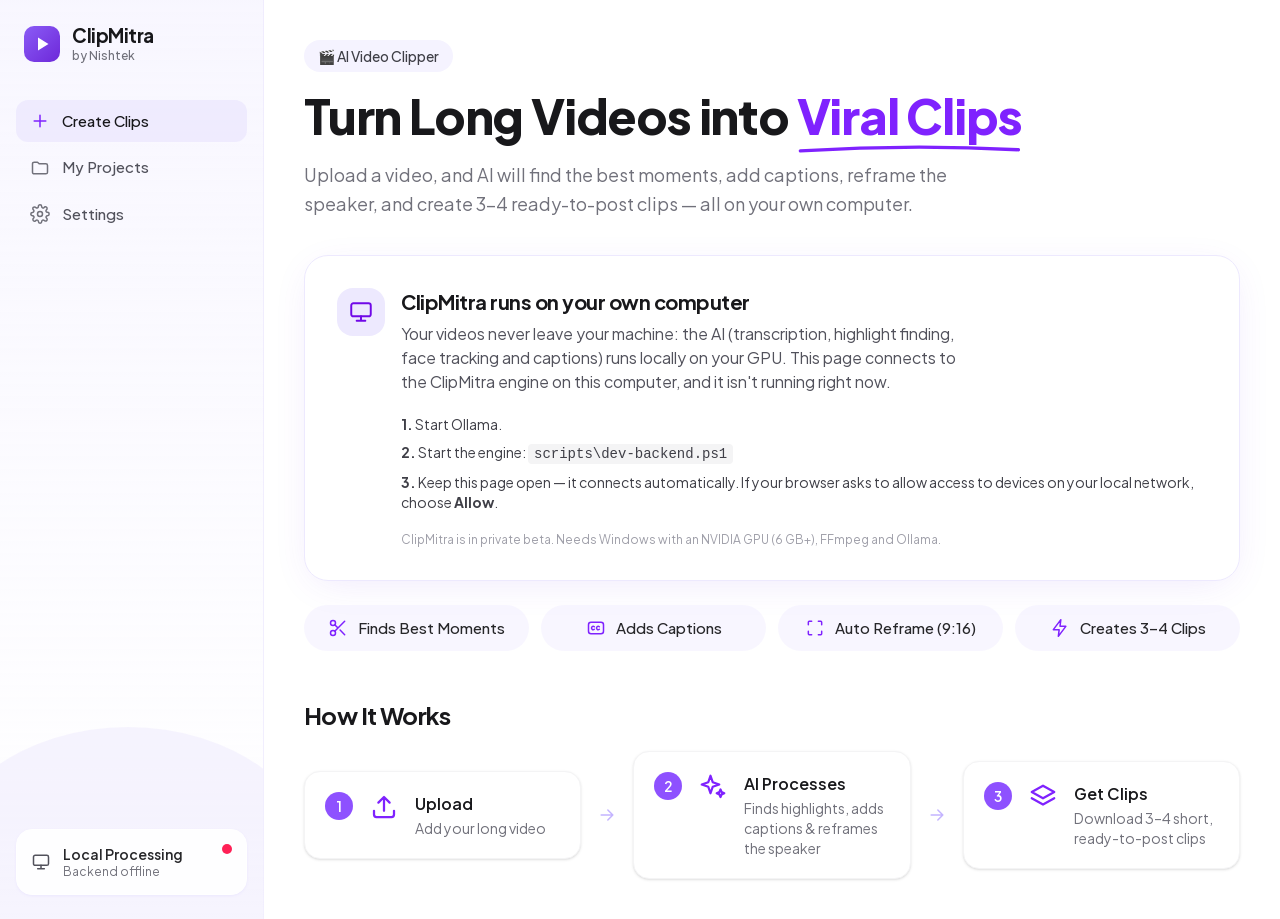
==== clipmitra/index.html @ 063fa43e "Add ClipMitra (AI long-video to vertical clips) at /clipmitra Static UI for ClipMitra AI. All proces" ====
<!DOCTYPE html><html lang="en" class="t0mrfW_variable h-full antialiased"><head><meta charSet="utf-8"/><meta name="viewport" content="width=device-width, initial-scale=1"/><link rel="preload" href="/clipmitra/_next/static/media/d8aeca813a9ab546-s.p.18rizl4rsrl42.woff2" as="font" crossorigin="" type="font/woff2"/><link rel="stylesheet" href="/clipmitra/_next/static/chunks/14_23_60vvzn8.css" data-precedence="next"/><link rel="preload" as="script" fetchPriority="low" href="/clipmitra/_next/static/chunks/310vm2bl3xxpt.js"/><script src="/clipmitra/_next/static/chunks/1d-3ziz_810o8.js" async=""></script><script src="/clipmitra/_next/static/chunks/39_j1bdzreq0m.js" async=""></script><script src="/clipmitra/_next/static/chunks/40cx9l2g6you_.js" async=""></script><script src="/clipmitra/_next/static/chunks/turbopack-1xj9rfva7eg9h.js" async=""></script><script src="/clipmitra/_next/static/chunks/30-_8j_41tj49.js" async=""></script><script src="/clipmitra/_next/static/chunks/13-z-56xhv2bh.js" async=""></script><title>ClipMitra AI</title><meta name="description" content="Turn long videos into short, captioned, vertical clips — locally."/><link rel="icon" href="/clipmitra/favicon.ico?favicon.117ezoe8m31dk.ico" sizes="48x48" type="image/x-icon"/><meta name="next-size-adjust" content=""/><script src="/clipmitra/_next/static/chunks/0cz1d0mv5g_q7.js" noModule=""></script></head><body class="flex min-h-full bg-white text-zinc-900"><div hidden=""><!--$--><!--/$--></div><!--$--><aside class="relative hidden w-[264px] shrink-0 flex-col overflow-hidden border-r border-violet-100/70 bg-gradient-to-b from-violet-50/70 to-white px-4 py-6 md:flex"><a class="mb-9 flex items-center gap-3 px-2" href="/clipmitra/"><svg width="36" height="36" viewBox="0 0 36 36"><defs><linearGradient id="lg" x1="0" y1="0" x2="1" y2="1"><stop offset="0" stop-color="#8b5cf6"></stop><stop offset="1" stop-color="#6d28d9"></stop></linearGradient></defs><rect width="36" height="36" rx="10" fill="url(#lg)"></rect><path d="M14 11.5v13l10.5-6.5z" fill="#fff"></path></svg><div class="leading-tight"><div class="text-[19px] font-bold tracking-tight text-zinc-900">ClipMitra</div><div class="text-xs font-medium text-zinc-500">by Nishtek</div></div></a><nav class="flex flex-col gap-1"><a class="flex items-center gap-3 rounded-xl px-3.5 py-2.5 text-[15px] font-medium transition bg-violet-100/80 text-zinc-900" href="/clipmitra/"><svg width="20" height="20" viewBox="0 0 24 24" fill="none" stroke="currentColor" stroke-width="1.8" stroke-linecap="round" stroke-linejoin="round" class="text-violet-600"><path d="M12 5v14M5 12h14"></path></svg>Create Clips</a><a class="flex items-center gap-3 rounded-xl px-3.5 py-2.5 text-[15px] font-medium transition text-zinc-600 hover:bg-violet-50 hover:text-zinc-900" href="/clipmitra/projects/"><svg width="20" height="20" viewBox="0 0 24 24" fill="none" stroke="currentColor" stroke-width="1.8" stroke-linecap="round" stroke-linejoin="round" class="text-zinc-500"><path d="M3 7a2 2 0 0 1 2-2h4l2 2h8a2 2 0 0 1 2 2v8a2 2 0 0 1-2 2H5a2 2 0 0 1-2-2z"></path></svg>My Projects</a><a class="flex items-center gap-3 rounded-xl px-3.5 py-2.5 text-[15px] font-medium transition text-zinc-600 hover:bg-violet-50 hover:text-zinc-900" href="/clipmitra/settings/"><svg width="20" height="20" viewBox="0 0 24 24" fill="none" stroke="currentColor" stroke-width="1.8" stroke-linecap="round" stroke-linejoin="round" class="text-zinc-500"><circle cx="12" cy="12" r="3"></circle><path d="M19.4 15a1.7 1.7 0 0 0 .3 1.8l.1.1a2 2 0 1 1-2.8 2.8l-.1-.1a1.7 1.7 0 0 0-1.8-.3 1.7 1.7 0 0 0-1 1.5V21a2 2 0 1 1-4 0v-.1a1.7 1.7 0 0 0-1.1-1.5 1.7 1.7 0 0 0-1.8.3l-.1.1a2 2 0 1 1-2.8-2.8l.1-.1a1.7 1.7 0 0 0 .3-1.8 1.7 1.7 0 0 0-1.5-1H3a2 2 0 1 1 0-4h.1a1.7 1.7 0 0 0 1.5-1.1 1.7 1.7 0 0 0-.3-1.8l-.1-.1a2 2 0 1 1 2.8-2.8l.1.1a1.7 1.7 0 0 0 1.8.3H9a1.7 1.7 0 0 0 1-1.5V3a2 2 0 1 1 4 0v.1a1.7 1.7 0 0 0 1 1.5 1.7 1.7 0 0 0 1.8-.3l.1-.1a2 2 0 1 1 2.8 2.8l-.1.1a1.7 1.7 0 0 0-.3 1.8V9a1.7 1.7 0 0 0 1.5 1H21a2 2 0 1 1 0 4h-.1a1.7 1.7 0 0 0-1.5 1z"></path></svg>Settings</a></nav><div class="pointer-events-none absolute -bottom-24 -left-16 h-72 w-96 rounded-[50%] bg-violet-100/50"></div><a class="relative mt-auto flex items-center gap-3 rounded-2xl border border-white bg-white/90 p-3.5 shadow-sm shadow-violet-100" href="/clipmitra/settings/"><svg width="20" height="20" viewBox="0 0 24 24" fill="none" stroke="currentColor" stroke-width="1.8" stroke-linecap="round" stroke-linejoin="round" class="text-zinc-600"><rect x="3" y="4" width="18" height="12" rx="2"></rect><path d="M8 20h8M12 16v4"></path></svg><div class="min-w-0 flex-1"><div class="text-sm font-semibold text-zinc-800">Local Processing</div><div class="truncate text-xs text-zinc-500">Checking…</div></div><span class="h-2.5 w-2.5 self-start rounded-full bg-zinc-300"></span></a></aside><!--/$--><main class="min-w-0 flex-1"><div class="mx-auto w-full max-w-5xl px-6 py-10 lg:px-10"><span class="inline-flex items-center gap-2 rounded-full bg-violet-50 px-3.5 py-1.5 text-sm font-medium text-zinc-700">🎬 AI Video Clipper</span><h1 class="mt-5 text-4xl font-extrabold tracking-tight text-zinc-900 sm:text-5xl">Turn Long Videos into<!-- --> <span class="relative whitespace-nowrap text-violet-600">Viral Clips<svg class="absolute -bottom-2 left-0 w-full" viewBox="0 0 200 10" preserveAspectRatio="none" aria-hidden="true"><path d="M3 7 Q100 1 197 6" stroke="currentColor" stroke-width="3" fill="none" stroke-linecap="round"></path></svg></span></h1><p class="mt-5 max-w-2xl text-lg leading-relaxed text-zinc-500">Upload a video, and AI will find the best moments, add captions, reframe the speaker, and create 3–4 ready-to-post clips — all on your own computer.</p><div class="mt-9"><div class="flex min-h-[300px] items-center justify-center gap-3 rounded-3xl border border-violet-100 bg-white/80 text-zinc-500"><svg width="20" height="20" viewBox="0 0 24 24" fill="none" class="animate-spin"><circle cx="12" cy="12" r="9" stroke="currentColor" stroke-opacity=".2" stroke-width="2.5"></circle><path d="M21 12a9 9 0 0 0-9-9" stroke="currentColor" stroke-width="2.5" stroke-linecap="round"></path></svg> Looking for ClipMitra on this computer…</div></div><ul class="mt-6 grid grid-cols-2 gap-3 lg:grid-cols-4"><li class="flex items-center justify-center gap-2.5 rounded-full bg-violet-50/70 px-4 py-3 text-[15px] font-medium text-zinc-800"><svg width="20" height="20" viewBox="0 0 24 24" fill="none" stroke="currentColor" stroke-width="1.8" stroke-linecap="round" stroke-linejoin="round" class="text-violet-600"><circle cx="6" cy="6" r="3"></circle><circle cx="6" cy="18" r="3"></circle><path d="M20 4 8.1 15.9M14.5 14.5 20 20M8.1 8.1 12 12"></path></svg> <!-- -->Finds Best Moments</li><li class="flex items-center justify-center gap-2.5 rounded-full bg-violet-50/70 px-4 py-3 text-[15px] font-medium text-zinc-800"><svg width="20" height="20" viewBox="0 0 24 24" fill="none" stroke="currentColor" stroke-width="1.8" stroke-linecap="round" stroke-linejoin="round" class="text-violet-600"><rect x="3" y="5" width="18" height="14" rx="3"></rect><path d="M10 10.5a2 2 0 1 0 0 3M16 10.5a2 2 0 1 0 0 3"></path></svg> <!-- -->Adds Captions</li><li class="flex items-center justify-center gap-2.5 rounded-full bg-violet-50/70 px-4 py-3 text-[15px] font-medium text-zinc-800"><svg width="20" height="20" viewBox="0 0 24 24" fill="none" stroke="currentColor" stroke-width="1.8" stroke-linecap="round" stroke-linejoin="round" class="text-violet-600"><path d="M4 8V5a1 1 0 0 1 1-1h3M16 4h3a1 1 0 0 1 1 1v3M20 16v3a1 1 0 0 1-1 1h-3M8 20H5a1 1 0 0 1-1-1v-3"></path></svg> <!-- -->Auto Reframe (9:16)</li><li class="flex items-center justify-center gap-2.5 rounded-full bg-violet-50/70 px-4 py-3 text-[15px] font-medium text-zinc-800"><svg width="20" height="20" viewBox="0 0 24 24" fill="none" stroke="currentColor" stroke-width="1.8" stroke-linecap="round" stroke-linejoin="round" class="text-violet-600"><path d="M13 2 4 14h7l-1 8 9-12h-7z"></path></svg> <!-- -->Creates 3–4 Clips</li></ul><h2 class="mt-12 text-2xl font-bold tracking-tight text-zinc-900">How It Works</h2><ol class="mt-5 grid gap-4 md:grid-cols-[1fr_auto_1fr_auto_1fr] md:items-center"><li class="contents"><div class="flex items-start gap-4 rounded-2xl border border-zinc-100 bg-white p-5 shadow-sm"><span class="grid h-7 w-7 shrink-0 place-items-center rounded-full bg-violet-500 text-sm font-semibold text-white">1</span><svg width="30" height="30" viewBox="0 0 24 24" fill="none" stroke="currentColor" stroke-width="1.8" stroke-linecap="round" stroke-linejoin="round" class="shrink-0 text-violet-600"><path d="M12 15V4M7.5 8.5 12 4l4.5 4.5M4 15v3a2 2 0 0 0 2 2h12a2 2 0 0 0 2-2v-3"></path></svg><div><div class="font-semibold text-zinc-900">Upload</div><div class="mt-0.5 text-sm text-zinc-500">Add your long video</div></div></div><svg width="20" height="20" viewBox="0 0 24 24" fill="none" stroke="currentColor" stroke-width="1.8" stroke-linecap="round" stroke-linejoin="round" class="hidden text-violet-300 md:block"><path d="M5 12h14M13 6l6 6-6 6"></path></svg></li><li class="contents"><div class="flex items-start gap-4 rounded-2xl border border-zinc-100 bg-white p-5 shadow-sm"><span class="grid h-7 w-7 shrink-0 place-items-center rounded-full bg-violet-500 text-sm font-semibold text-white">2</span><svg width="30" height="30" viewBox="0 0 24 24" fill="none" stroke="currentColor" stroke-width="1.8" stroke-linecap="round" stroke-linejoin="round" class="shrink-0 text-violet-600"><path d="M10 3 11.8 8.2 17 10l-5.2 1.8L10 17l-1.8-5.2L3 10l5.2-1.8zM18 14l.9 2.1L21 17l-2.1.9L18 20l-.9-2.1L15 17l2.1-.9z"></path></svg><div><div class="font-semibold text-zinc-900">AI Processes</div><div class="mt-0.5 text-sm text-zinc-500">Finds highlights, adds captions &amp; reframes the speaker</div></div></div><svg width="20" height="20" viewBox="0 0 24 24" fill="none" stroke="currentColor" stroke-width="1.8" stroke-linecap="round" stroke-linejoin="round" class="hidden text-violet-300 md:block"><path d="M5 12h14M13 6l6 6-6 6"></path></svg></li><li class="contents"><div class="flex items-start gap-4 rounded-2xl border border-zinc-100 bg-white p-5 shadow-sm"><span class="grid h-7 w-7 shrink-0 place-items-center rounded-full bg-violet-500 text-sm font-semibold text-white">3</span><svg width="30" height="30" viewBox="0 0 24 24" fill="none" stroke="currentColor" stroke-width="1.8" stroke-linecap="round" stroke-linejoin="round" class="shrink-0 text-violet-600"><path d="m12 3 9 5-9 5-9-5z"></path><path d="m3 13 9 5 9-5"></path></svg><div><div class="font-semibold text-zinc-900">Get Clips</div><div class="mt-0.5 text-sm text-zinc-500">Download 3–4 short, ready-to-post clips</div></div></div></li></ol></div><!--$--><!--/$--></main><script id="_R_">(globalThis["TURBOPACK"] || (globalThis["TURBOPACK"] = [])).push({"otherChunks":["static/chunks/310vm2bl3xxpt.js","static/chunks/1d-3ziz_810o8.js","static/chunks/39_j1bdzreq0m.js","static/chunks/40cx9l2g6you_.js"],"runtimeModuleIds":[94553]});</script><script src="/clipmitra/_next/static/chunks/310vm2bl3xxpt.js" async=""></script><script>(self.__next_f=self.__next_f||[]).push([0])</script><script>self.__next_f.push([1,"1:\"$Sreact.fragment\"\n2:\"$Sreact.suspense\"\n3:\"/clipmitra/_next/static/chunks/30-_8j_41tj49.js\"\n4:I[87771,[\"$3\"],\"Sidebar\"]\n5:I[39756,[\"$3\"],\"default\"]\n6:I[37457,[\"$3\"],\"default\"]\n8:\"/clipmitra/_next/static/chunks/13-z-56xhv2bh.js\"\n9:I[86349,[\"$3\",\"$8\"],\"EngineGate\"]\na:I[71922,[\"$3\",\"$8\"],\"UploadCard\"]\n11:\"ViewportBoundary\"\n12:I[97367,[\"$3\"],\"$11\"]\n14:\"MetadataBoundary\"\n15:I[97367,[\"$3\"],\"$14\"]\n17:I[68027,[\"$3\"],\"default\",1]\n:HL[\"/clipmitra/_next/static/chunks/14_23_60vvzn8.css\",\"style\"]\n:HL[\"/clipmitra/_next/static/media/d8aeca813a9ab546-s.p.18rizl4rsrl42.woff2\",\"font\",{\"crossOrigin\":\"\",\"type\":\"font/woff2\"}]\n7:[[\"children\",{\"s\":\"__PAGE__\",\"h\":512,\"d\":{\"r\":[\"$\",\"$1\",\"c\",{\"children\":[[\"$\",\"div\",null,{\"className\":\"mx-auto w-full max-w-5xl px-6 py-10 lg:px-10\",\"children\":[[\"$\",\"span\",null,{\"className\":\"inline-flex items-center gap-2 rounded-full bg-violet-50 px-3.5 py-1.5 text-sm font-medium text-zinc-700\",\"children\":\"🎬 AI Video Clipper\"}],[\"$\",\"h1\",null,{\"className\":\"mt-5 text-4xl font-extrabold tracking-tight text-zinc-900 sm:text-5xl\",\"children\":[\"Turn Long Videos into\",\" \",[\"$\",\"span\",null,{\"className\":\"relative whitespace-nowrap text-violet-600\",\"children\":[\"Viral Clips\",[\"$\",\"svg\",null,{\"className\":\"absolute -bottom-2 left-0 w-full\",\"viewBox\":\"0 0 200 10\",\"preserveAspectRatio\":\"none\",\"aria-hidden\":true,\"children\":[\"$\",\"path\",null,{\"d\":\"M3 7 Q100 1 197 6\",\"stroke\":\"currentColor\",\"strokeWidth\":\"3\",\"fill\":\"none\",\"strokeLinecap\":\"round\"}]}]]}]]}],[\"$\",\"p\",null,{\"className\":\"mt-5 max-w-2xl text-lg leading-relaxed text-zinc-500\",\"children\":\"Upload a video, and AI will find the best moments, add captions, reframe the speaker, and create 3–4 ready-to-post clips — all on your own computer.\"}],[\"$\",\"div\",null,{\"className\":\"mt-9\",\"children\":[\"$\",\"$L9\",null,{\"children\":[\"$\",\"$La\",null,{}]}]}],[\"$\",\"ul\",null,{\"className\":\"mt-6 grid grid-cols-2 gap-3 lg:grid-cols-4\",\"children\":[[\"$\",\"li\",\"Finds Best Moments\",{\"className\":\"flex items-center justify-center gap-2.5 rounded-full bg-violet-50/70 px-4 py-3 text-[15px] font-medium text-zinc-800\",\"children\":[[\"$\",\"svg\",null,{\"width\":20,\"height\":20,\"viewBox\":\"0 0 24 24\",\"fill\":\"none\",\"stroke\":\"currentColor\",\"strokeWidth\":1.8,\"strokeLinecap\":\"round\",\"strokeLinejoin\":\"round\",\"className\":\"text-violet-600\",\"children\":[[\"$\",\"circle\",null,{\"cx\":\"6\",\"cy\":\"6\",\"r\":\"3\"}],[\"$\",\"circle\",null,{\"cx\":\"6\",\"cy\":\"18\",\"r\":\"3\"}],[\"$\",\"path\",null,{\"d\":\"M20 4 8.1 15.9M14.5 14.5 20 20M8.1 8.1 12 12\"}]]}],\" \",\"Finds Best Moments\"]}],[\"$\",\"li\",\"Adds Captions\",{\"className\":\"flex items-center justify-center gap-2.5 rounded-full bg-violet-50/70 px-4 py-3 text-[15px] font-medium text-zinc-800\",\"children\":[[\"$\",\"svg\",null,{\"width\":20,\"height\":20,\"viewBox\":\"0 0 24 24\",\"fill\":\"none\",\"stroke\":\"currentColor\",\"strokeWidth\":1.8,\"strokeLinecap\":\"round\",\"strokeLinejoin\":\"round\",\"className\":\"text-violet-600\",\"children\":[[\"$\",\"rect\",null,{\"x\":\"3\",\"y\":\"5\",\"width\":\"18\",\"height\":\"14\",\"rx\":\"3\"}],[\"$\",\"path\",null,{\"d\":\"M10 10.5a2 2 0 1 0 0 3M16 10.5a2 2 0 1 0 0 3\"}]]}],\" \",\"Adds Captions\"]}],[\"$\",\"li\",\"Auto Reframe (9:16)\",{\"className\":\"flex items-center justify-center gap-2.5 rounded-full bg-violet-50/70 px-4 py-3 text-[15px] font-medium text-zinc-800\",\"children\":[\"$Lb\",\" \",\"Auto Reframe (9:16)\"]}],\"$Lc\"]}],\"$Ld\",\"$Le\"]}],[\"$Lf\"],\"$L10\"]}],\"p\":false,\"v\":null}}]]\n0:{\"P\":null,\"c\":[\"\",\"\"],\"q\":\"\",\"i\":false,\"t\":{\"t\":{\"s\":\"\",\"h\":528,\"d\":{\"r\":[\"$\",\"$1\",\"c\",{\"children\":[[[\"$\",\"link\",\"0\",{\"rel\":\"stylesheet\",\"href\":\"/clipmitra/_next/static/chunks/14_23_60vvzn8.css\",\"precedence\":\"next\",\"crossOrigin\":\"$undefined\",\"nonce\":\"$undefined\"}],[\"$\",\"script\",\"script-0\",{\"src\":\"/clipmitra/_next/static/chunks/30-_8j_41tj49.js\",\"async\":true,\"nonce\":\"$undefined\"}]],[\"$\",\"html\",null,{\"lang\":\"en\",\"className\":\"t0mrfW_variable h-full antialiased\",\"children\":[\"$\",\"body\",null,{\"className\":\"flex min-h-full bg-white text-zinc-900\",\"children\":[[\"$\",\"$2\",null,{\"fallback\":[\"$\",\"div\",null,{\"className\":\"hidden w-[264px] shrink-0 md:block\"}],\"children\":[\"$\",\"$L4\",null,{}]}],[\"$\",\"main\",null,{\"className\":\"min-w-0 flex-1\",\"children\":[\"$\",\"$L5\",null,{\"parallelRouterKey\":\"children\",\"error\":\"$undefined\",\"errorStyles\":\"$undefined\",\"errorScripts\":\"$undefined\",\"template\":[\"$\",\"$L6\",null,{}],\"templateStyles\":\"$undefined\",\"templateScripts\":\"$undefined\",\"notFound\":[[[\"$\",\"title\",null,{\"children\":\"404: This page could not be found.\"}],[\"$\",\"div\",null,{\"style\":{\"fontFamily\":\"system-ui,\\\"Segoe UI\\\",Roboto,Helvetica,Arial,sans-serif,\\\"Apple Color Emoji\\\",\\\"Segoe UI Emoji\\\"\",\"height\":\"100vh\",\"textAlign\":\"center\",\"display\":\"flex\",\"flexDirection\":\"column\",\"alignItems\":\"center\",\"justifyContent\":\"center\"},\"children\":[\"$\",\"div\",null,{\"children\":[[\"$\",\"style\",null,{\"dangerouslySetInnerHTML\":{\"__html\":\"body{color:#000;background:#fff;margin:0}.next-error-h1{border-right:1px solid rgba(0,0,0,.3)}@media (prefers-color-scheme:dark){body{color:#fff;background:#000}.next-error-h1{border-right:1px solid rgba(255,255,255,.3)}}\"}}],[\"$\",\"h1\",null,{\"className\":\"next-error-h1\",\"style\":{\"display\":\"inline-block\",\"margin\":\"0 20px 0 0\",\"padding\":\"0 23px 0 0\",\"fontSize\":24,\"fontWeight\":500,\"verticalAlign\":\"top\",\"lineHeight\":\"49px\"},\"children\":404}],[\"$\",\"div\",null,{\"style\":{\"display\":\"inline-block\"},\"children\":[\"$\",\"h2\",null,{\"style\":{\"fontSize\":14,\"fontWeight\":400,\"lineHeight\":\"49px\",\"margin\":0},\"children\":\"This page could not be found.\"}]}]]}]}]],[]],\"forbidden\":\"$undefined\",\"unauthorized\":\"$undefined\"}]}]]}]}]]}],\"p\":false,\"v\":null},\"c\":\"$Q7\"},\"h\":{\"r\":[\"$\",\"$1\",\"h\",{\"children\":[null,[\"$\",\"$L12\",null,{\"children\":\"$L13\"}],[\"$\",\"$L15\",null,{\"children\":[[\"$\",\"div\",null,{\"hidden\":true,\"children\":[\"$\",\"$2\",null,{\"name\":\"Next.Metadata\",\"children\":\"$L16\"}]}],null]}],[\"$\",\"meta\",null,{\"name\":\"next-size-adjust\",\"content\":\"\"}]]}],\"p\":false,\"v\":null}},\"m\":\"$undefined\",\"G\":[\"$17\",[[\"$\",\"link\",\"0\",{\"rel\":\"stylesheet\",\"href\":\"/clipmitra/_next/static/chunks/14_23_60vvzn8.css\",\"precedence\":\"next\",\"crossOrigin\":\"$undefined\",\"nonce\":\"$undefined\"}]]],\"S\":true,\"r\":\"$undefined\",\"s\":\"$undefined\",\"a\":\"$undefined\",\"l\":\"$undefined\",\"p\":\"$undefined\",\"d\":\"$undefined\",\"b\":\"7W24vT7rGddcI-Ckf-Mru\"}\n18:I[97367,[\"$3\"],\"OutletBoundary\"]\nb:[\"$\",\"svg\",null,{\"width\":20,\"height\":20,\"viewBox\":\"0 0 24 24\",\"fill\":\"none\",\"stroke\":\"currentColor\",\"strokeWidth\":1.8,\"strokeLinecap\":\"round\",\"strokeLinejoin\":\"round\",\"className\":\"text-violet-600\",\"children\":[\"$\",\"path\",null,{\"d\":\"M4 8V5a1 1 0 0 1 1-1h3M16 4h3a1 1 0 0 1 1 1v3M20 16v3a1 1 0 0 1-1 1h-3M8 20H5a1 1 0 0 1-1-1v-3\"}]}]\nc:[\"$\",\"li\",\"Creates 3–4 Clips\",{\"className\":\"flex items-center justify-center gap-2.5 rounded-full bg-violet-50/70 px-4 py-3 text-[15px] font-medium text-zinc-800\",\"children\":[[\"$\",\"svg\",null,{\"width\":20,\"height\":20,\"viewBox\":\"0 0 24 24\",\"fill\":\"none\",\"stroke\":\"currentColor\",\"strokeWidth\":1.8,\"strokeLinecap\":\"round\",\"strokeLinejoin\":\"round\",\"className\":\"text-violet-600\",\"children\":[\"$\",\"path\",null,{\"d\":\"M13 2 4 14h7l-1 8 9-12h-7z\"}]}],\" \",\"Creates 3–4 Clips\"]}]\nd:[\"$\",\"h2\",null,{\"className\":\"mt-12 text-2xl font-bold tracking-tight text-zinc-900\",\"children\":\"How It Works\"}]\ne:[\"$\",\"ol\",null,{\"className\":\"mt-5 grid gap-4 md:grid-cols-[1fr_auto_1fr_auto_1fr] md:items-center\",\"children\":[[\"$\",\"li\",\"Upload\",{\"className\":\"contents\",\"children\":[[\"$\",\"div\",null,{\"className\":\"flex items-start gap-4 rounded-2xl border border-zinc-100 bg-white p-5 shadow-sm\",\"children\":[[\"$\",\"span\",null,{\"className\":\"grid h-7 w-7 shrink-0 place-items-center rounded-full bg-violet-500 text-sm font-semibold text-white\",\"children\":1}],[\"$\",\"svg\",null,{\"width\":30,\"height\":30,\"viewBox\":\"0 0 24 24\",\"fill\":\"none\",\"stroke\":\"currentColor\",\"strokeWidth\":1.8,\"strokeLinecap\":\"round\",\"strokeLinejoin\":\"round\",\"className\":\"shrink-0 text-violet-600\",\"children\":[\"$\",\"path\",null,{\"d\":\"M12 15V4M7.5 8.5 12 4l4.5 4.5M4 15v3a2 2 0 0 0 2 2h12a2 2 0 0 0 2-2v-3\"}]}],[\"$\",\"div\",null,{\"children\":[[\"$\",\"div\",null,{\"className\":\"font-semibold text-zinc-900\",\"children\":\"Upload\"}],[\"$\",\"div\",null,{\"className\":\"mt-0.5 text-sm text-zinc-500\",\"children\":\"Add your long video\"}]]}]]}],[\"$\",\"svg\",null,{\"width\":20,\"height\":20,\"viewBox\":\"0 0 24 24\",\"fill\":\"none\",\"stroke\":\"currentColor\",\"strokeWidth\":1.8,\"strokeLinecap\":\"round\",\"strokeLinejoin\":\"round\",\"className\":\"hidden text-violet-300 md:block\",\"children\":[\"$\",\"path\",null,{\"d\":\"M5 12h14M13 6l6 6-6 6\"}]}]]}],[\"$\",\"li\",\"AI Processes\",{\"className\":\"contents\",\"children\":[[\"$\",\"div\",null,{\"className\":\"flex items-start gap-4 rounded-2xl border border-zinc-100 bg-white p-5 shadow-sm\",\"children\":[[\"$\",\"span\",null,{\"className\":\"grid h-7 w-7 shrink-0 place-items-center rounded-full bg-violet-500 text-sm font-semibold text-white\",\"children\":2}],[\"$\",\"svg\",null,{\"width\":30,\"height\":30,\"viewBox\":\"0 0 24 24\",\"fill\":\"none\",\"stroke\":\"currentColor\",\"strokeWidth\":1.8,\"strokeLinecap\":\"round\",\"strokeLinejoin\":\"round\",\"className\":\"shrink-0 text-violet-600\",\"children\":[\"$\",\"path\",null,{\"d\":\"M10 3 11.8 8.2 17 10l-5.2 1.8L10 17l-1.8-5.2L3 10l5.2-1.8zM18 14l.9 2.1L21 17l-2.1.9L18 20l-.9-2.1L15 17l2.1-.9z\"}]}],[\"$\",\"div\",null,{\"children\":[[\"$\",\"div\",null,{\"className\":\"font-semibold text-zinc-900\",\"children\":\"AI Processes\"}],[\"$\",\"div\",null,{\"className\":\"mt-0.5 text-sm text-zinc-500\",\"children\":\"Finds highlights, adds captions \u0026 reframes the speaker\"}]]}]]}],[\"$\",\"svg\",null,{\"width\":20,\"height\":20,\"viewBox\":\"0 0 24 24\",\"fill\":\"none\",\"stroke\":\"currentColor\",\"strokeWidth\":1.8,\"strokeLinecap\":\"round\",\"strokeLinejoin\":\"round\",\"className\":\"hidden text-violet-300 md:block\",\"children\":[\"$\",\"path\",null,{\"d\":\"M5 12h14M13 6l6 6-6 6\"}]}]]}],[\"$\",\"li\",\"Get Clips\",{\"className\":\"contents\",\"children\":[[\"$\",\"div\",null,{\"className\":\"flex items-start gap-4 rounded-2xl border border-zinc-100 bg-white p-5 shadow-sm\",\"children\":[[\"$\",\"span\",null,{\"className\":\"grid h-7 w-7 shrink-0 place-items-center rounded-full bg-violet-500 text-sm font-semibold text-white\",\"children\":3}],[\"$\",\"svg\",null,{\"width\":30,\"height\":30,\"viewBox\":\"0 0 24 24\",\"fill\":\"none\",\"stroke\":\"currentColor\",\"strokeWidth\":1.8,\"strokeLinecap\":\"round\",\"strokeLinejoin\":\"round\",\"className\":\"shrink-0 text-violet-600\",\"children\":[[\"$\",\"path\",null,{\"d\":\"m12 3 9 5-9 5-9-5z\"}],[\"$\",\"path\",null,{\"d\":\"m3 13 9 5 9-5\"}]]}],[\"$\",\"div\",null,{\"children\":[[\"$\",\"div\",null,{\"className\":\"font-semibold text-zinc-900\",\"children\":\"Get Clips\"}],[\"$\",\"div\",null,{\"className\":\"mt-0.5 text-sm text-zinc-500\",\"children\":\"Download 3–4 short, ready-to-post clips\"}]]}]]}],false]}]]}]\nf:[\"$\",\"script\",\"script-0\",{\"src\":\"/clipmitra/_next/static/chunks/13-z-56xhv2bh.js\",\"async\":true,\"nonce\":\"$undefined\"}]\n10:[\"$\",\"$L18\",null,{\"children\":[\"$\",\"$2\",null,{\"name\":\"Next.MetadataOutlet\",\"children\":\"$@19\"}]}]\n13:[[\"$\",\"meta\",\"0\",{\"charSet\":\"utf-8\"}],[\"$\",\"meta\",\"1\",{\"name\":\"viewport\",\"content\":\"width=device-width, initial-scale=1\"}]]\n1a:I[27201,[\"$3\"],\"IconMark\"]\n16:[[\"$\",\"title\",\"0\",{\"children\":\"ClipMitra AI\"}],[\"$\",\"meta\",\"1\",{\"name\":\"description\",\"content\":\"Turn long videos into short, captioned, vertical clips — locally.\"}],[\"$\",\"link\",\"2\",{\"rel\":\"icon\",\"href\":\"/clipmitra/favicon.ico?favicon.117ezoe8m31dk.ico\",\"sizes\":\"48x48\",\"type\":\"image/x-icon\"}],[\"$\",\"$L1a\",\"3\",{}]]\n19:null\n"])</script></body></html>
---- clipmitra/_next/static/chunks/14_23_60vvzn8.css ----
@font-face{font-family:Plus Jakarta Sans;font-style:normal;font-weight:200 800;font-display:swap;src:url(../media/12d4e8c1f08b4a66-s.0e__wj8580tc5.woff2)format("woff2");unicode-range:U+460-52F,U+1C80-1C8A,U+20B4,U+2DE0-2DFF,U+A640-A69F,U+FE2E-FE2F}@font-face{font-family:Plus Jakarta Sans;font-style:normal;font-weight:200 800;font-display:swap;src:url(../media/cabb10e1d7cbc7c1-s.10u7vx61f1ie7.woff2)format("woff2");unicode-range:U+102-103,U+110-111,U+128-129,U+168-169,U+1A0-1A1,U+1AF-1B0,U+300-301,U+303-304,U+308-309,U+323,U+329,U+1EA0-1EF9,U+20AB}@font-face{font-family:Plus Jakarta Sans;font-style:normal;font-weight:200 800;font-display:swap;src:url(../media/9f5a2b9f13a4ecbb-s.35a5cae5tspm2.woff2)format("woff2");unicode-range:U+100-2BA,U+2BD-2C5,U+2C7-2CC,U+2CE-2D7,U+2DD-2FF,U+304,U+308,U+329,U+1D00-1DBF,U+1E00-1E9F,U+1EF2-1EFF,U+2020,U+20A0-20AB,U+20AD-20C4,U+2113,U+2C60-2C7F,U+A720-A7FF}@font-face{font-family:Plus Jakarta Sans;font-style:normal;font-weight:200 800;font-display:swap;src:url(../media/d8aeca813a9ab546-s.p.18rizl4rsrl42.woff2)format("woff2");unicode-range:U+??,U+131,U+152-153,U+2BB-2BC,U+2C6,U+2DA,U+2DC,U+304,U+308,U+329,U+2000-206F,U+20AC,U+2122,U+2191,U+2193,U+2212,U+2215,U+FEFF,U+FFFD}@font-face{font-family:Plus Jakarta Sans Fallback;src:local(Arial);ascent-override:98.88%;descent-override:21.15%;line-gap-override:0.0%;size-adjust:104.98%}.t0mrfW_className{font-family:Plus Jakarta Sans,Plus Jakarta Sans Fallback;font-style:normal}.t0mrfW_variable{--font-jakarta:"Plus Jakarta Sans", "Plus Jakarta Sans Fallback"}
@layer properties{@supports (((-webkit-hyphens:none)) and (not (margin-trim:inline))) or ((-moz-orient:inline) and (not (color:rgb(from red r g b)))){*,:before,:after,::backdrop{--tw-scale-x:1;--tw-scale-y:1;--tw-scale-z:1;--tw-rotate-x:initial;--tw-rotate-y:initial;--tw-rotate-z:initial;--tw-skew-x:initial;--tw-skew-y:initial;--tw-space-y-reverse:0;--tw-divide-y-reverse:0;--tw-border-style:solid;--tw-gradient-position:initial;--tw-gradient-from:#0000;--tw-gradient-via:#0000;--tw-gradient-to:#0000;--tw-gradient-stops:initial;--tw-gradient-via-stops:initial;--tw-gradient-from-position:0%;--tw-gradient-via-position:50%;--tw-gradient-to-position:100%;--tw-leading:initial;--tw-font-weight:initial;--tw-tracking:initial;--tw-ordinal:initial;--tw-slashed-zero:initial;--tw-numeric-figure:initial;--tw-numeric-spacing:initial;--tw-numeric-fraction:initial;--tw-shadow:0 0 #0000;--tw-shadow-color:initial;--tw-shadow-alpha:100%;--tw-inset-shadow:0 0 #0000;--tw-inset-shadow-color:initial;--tw-inset-shadow-alpha:100%;--tw-ring-color:initial;--tw-ring-shadow:0 0 #0000;--tw-inset-ring-color:initial;--tw-inset-ring-shadow:0 0 #0000;--tw-ring-inset:initial;--tw-ring-offset-width:0px;--tw-ring-offset-color:#fff;--tw-ring-offset-shadow:0 0 #0000;--tw-outline-style:solid;--tw-blur:initial;--tw-brightness:initial;--tw-contrast:initial;--tw-grayscale:initial;--tw-hue-rotate:initial;--tw-invert:initial;--tw-opacity:initial;--tw-saturate:initial;--tw-sepia:initial;--tw-drop-shadow:initial;--tw-drop-shadow-color:initial;--tw-drop-shadow-alpha:100%;--tw-drop-shadow-size:initial;--tw-backdrop-blur:initial;--tw-backdrop-brightness:initial;--tw-backdrop-contrast:initial;--tw-backdrop-grayscale:initial;--tw-backdrop-hue-rotate:initial;--tw-backdrop-invert:initial;--tw-backdrop-opacity:initial;--tw-backdrop-saturate:initial;--tw-backdrop-sepia:initial;--tw-duration:initial}}}@layer theme{:root,:host{--font-sans:var(--font-jakarta), ui-sans-serif, system-ui, sans-serif;--font-mono:ui-monospace, SFMono-Regular, Menlo, Monaco, Consolas, "Liberation Mono", "Courier New", monospace;--color-amber-50:#fffbeb;--color-amber-300:#ffd236;--color-amber-400:#fcbb00;--color-amber-700:#b75000;--color-emerald-50:#ecfdf5;--color-emerald-500:#00bb7f;--color-emerald-600:#009767;--color-emerald-700:#007956;--color-violet-50:#f5f3ff;--color-violet-100:#ede9fe;--color-violet-200:#ddd6ff;--color-violet-300:#c4b4ff;--color-violet-400:#a685ff;--color-violet-500:#8d54ff;--color-violet-600:#7f22fe;--color-violet-700:#7008e7;--color-violet-800:#5d0ec0;--color-rose-50:#fff1f2;--color-rose-100:#ffe4e6;--color-rose-500:#ff2357;--color-rose-600:#e70044;--color-rose-700:#c20039;--color-rose-800:#a30037;--color-zinc-50:#fafafa;--color-zinc-100:#f4f4f5;--color-zinc-200:#e4e4e7;--color-zinc-300:#d4d4d8;--color-zinc-400:#9f9fa9;--color-zinc-500:#71717b;--color-zinc-600:#52525c;--color-zinc-700:#3f3f46;--color-zinc-800:#27272a;--color-zinc-900:#18181b;--color-zinc-950:#09090b;--color-black:#000;--color-white:#fff;--spacing:.25rem;--container-md:28rem;--container-xl:36rem;--container-2xl:42rem;--container-3xl:48rem;--container-4xl:56rem;--container-5xl:64rem;--container-6xl:72rem;--text-xs:.75rem;--text-xs--line-height:calc(1 / .75);--text-sm:.875rem;--text-sm--line-height:calc(1.25 / .875);--text-lg:1.125rem;--text-lg--line-height:calc(1.75 / 1.125);--text-xl:1.25rem;--text-xl--line-height:calc(1.75 / 1.25);--text-2xl:1.5rem;--text-2xl--line-height:calc(2 / 1.5);--text-3xl:1.875rem;--text-3xl--line-height:calc(2.25 / 1.875);--text-4xl:2.25rem;--text-4xl--line-height:calc(2.5 / 2.25);--text-5xl:3rem;--text-5xl--line-height:1;--font-weight-medium:500;--font-weight-semibold:600;--font-weight-bold:700;--font-weight-extrabold:800;--tracking-tight:-.025em;--tracking-wide:.025em;--leading-tight:1.25;--leading-snug:1.375;--leading-relaxed:1.625;--radius-md:.375rem;--radius-lg:.5rem;--radius-xl:.75rem;--radius-2xl:1rem;--radius-3xl:1.5rem;--animate-spin:spin 1s linear infinite;--animate-pulse:pulse 2s cubic-bezier(.4, 0, .6, 1) infinite;--blur-xl:24px;--aspect-video:16 / 9;--default-transition-duration:.15s;--default-transition-timing-function:cubic-bezier(.4, 0, .2, 1);--default-font-family:var(--font-jakarta), ui-sans-serif, system-ui, sans-serif;--default-mono-font-family:var(--font-mono)}@supports (color:lab(0% 0 0)){:root,:host{--color-amber-50:lab(98.6252% -.635982 8.42309);--color-amber-300:lab(86.4156% 6.13147 78.3961);--color-amber-400:lab(80.1641% 16.6016 99.2089);--color-amber-700:lab(47.2709% 42.9082 69.2966);--color-emerald-50:lab(97.8462% -6.94963 1.85487);--color-emerald-500:lab(66.9756% -58.27 19.5419);--color-emerald-600:lab(55.0481% -49.9246 15.93);--color-emerald-700:lab(44.4871% -41.0396 11.0361);--color-violet-50:lab(96.2416% 2.28846 -5.51655);--color-violet-100:lab(93.0838% 4.35197 -9.88284);--color-violet-200:lab(87.0888% 8.53691 -19.4189);--color-violet-300:lab(76.7419% 18.391 -37.0706);--color-violet-400:lab(62.8239% 34.9159 -60.0512);--color-violet-500:lab(49.9355% 55.1777 -81.8963);--color-violet-600:lab(41.088% 68.9966 -91.995);--color-violet-700:lab(35.2783% 67.9912 -88.793);--color-violet-800:lab(29.3188% 57.7986 -76.1493);--color-rose-50:lab(96.2369% 4.94152 1.28012);--color-rose-100:lab(92.8221% 9.86832 2.60077);--color-rose-500:lab(56.101% 79.4329 31.4532);--color-rose-600:lab(49.1882% 81.577 36.0311);--color-rose-700:lab(41.1651% 71.6251 30.3087);--color-rose-800:lab(34.6481% 60.802 20.1957);--color-zinc-50:lab(98.26% 0 0);--color-zinc-100:lab(96.1634% .0993013 -.364029);--color-zinc-200:lab(90.6853% .399202 -1.45452);--color-zinc-300:lab(84.9837% .601262 -2.17985);--color-zinc-400:lab(65.6464% 1.53494 -5.42429);--color-zinc-500:lab(47.8878% 1.65477 -5.77283);--color-zinc-600:lab(35.1166% 1.7821 -6.1173);--color-zinc-700:lab(26.8019% 1.35386 -4.68303);--color-zinc-800:lab(15.7305% .613749 -2.16959);--color-zinc-900:lab(8.30603% .618212 -2.16573);--color-zinc-950:lab(2.51107% .242703 -.886115)}}}@layer base{*,:after,:before,::backdrop{box-sizing:border-box;border:0 solid;margin:0;padding:0}::file-selector-button{box-sizing:border-box;border:0 solid;margin:0;padding:0}html,:host{-webkit-text-size-adjust:100%;tab-size:4;line-height:1.5;font-family:var(--default-font-family,-apple-system, BlinkMacSystemFont, "Segoe UI", Roboto, "Helvetica Neue", "Noto Sans", Arial, sans-serif, "Apple Color Emoji", "Segoe UI Emoji", "Segoe UI Symbol", "Noto Color Emoji");font-feature-settings:var(--default-font-feature-settings,normal);font-variation-settings:var(--default-font-variation-settings,normal);-webkit-tap-highlight-color:transparent}hr{height:0;color:inherit;border-top-width:1px}abbr:where([title]){-webkit-text-decoration:underline dotted;text-decoration:underline dotted}h1,h2,h3,h4,h5,h6{font-size:inherit;font-weight:inherit}a{color:inherit;-webkit-text-decoration:inherit;-webkit-text-decoration:inherit;-webkit-text-decoration:inherit;-webkit-text-decoration:inherit;text-decoration:inherit}b,strong{font-weight:bolder}code,kbd,samp,pre{font-family:var(--default-mono-font-family,ui-monospace, SFMono-Regular, Menlo, Monaco, Consolas, "Liberation Mono", "Courier New", monospace);font-feature-settings:var(--default-mono-font-feature-settings,normal);font-variation-settings:var(--default-mono-font-variation-settings,normal);font-size:1em}small{font-size:80%}sub,sup{vertical-align:baseline;font-size:75%;line-height:0;position:relative}sub{bottom:-.25em}sup{top:-.5em}table{text-indent:0;border-color:inherit;border-collapse:collapse}:-moz-focusring:where(:not(iframe)){outline:auto}progress{vertical-align:baseline}summary{display:list-item}ol,ul,menu{list-style:none}img,svg,video,canvas,audio,iframe,embed,object{vertical-align:middle;display:block}img,video{max-width:100%;height:auto}button,input,select,optgroup,textarea{font:inherit;font-feature-settings:inherit;font-variation-settings:inherit;letter-spacing:inherit;color:inherit;opacity:1;background-color:#0000;border-radius:0}::file-selector-button{font:inherit;font-feature-settings:inherit;font-variation-settings:inherit;letter-spacing:inherit;color:inherit;opacity:1;background-color:#0000;border-radius:0}:where(select:is([multiple],[size])) optgroup{font-weight:bolder}:where(select:is([multiple],[size])) optgroup option{padding-inline-start:20px}::file-selector-button{margin-inline-end:4px}::placeholder{opacity:1}@supports (not ((-webkit-appearance:-apple-pay-button))) or (contain-intrinsic-size:1px){::placeholder{color:currentColor}@supports (color:color-mix(in lab, red, red)){::placeholder{color:color-mix(in oklab, currentcolor 50%, transparent)}}}textarea{resize:vertical}::-webkit-search-decoration{-webkit-appearance:none}::-webkit-date-and-time-value{min-height:1lh;text-align:inherit}::-webkit-datetime-edit{display:inline-flex}::-webkit-datetime-edit-fields-wrapper{padding:0}::-webkit-datetime-edit{padding-block:0}::-webkit-datetime-edit-year-field{padding-block:0}::-webkit-datetime-edit-month-field{padding-block:0}::-webkit-datetime-edit-day-field{padding-block:0}::-webkit-datetime-edit-hour-field{padding-block:0}::-webkit-datetime-edit-minute-field{padding-block:0}::-webkit-datetime-edit-second-field{padding-block:0}::-webkit-datetime-edit-millisecond-field{padding-block:0}::-webkit-datetime-edit-meridiem-field{padding-block:0}::-webkit-calendar-picker-indicator{line-height:1}:-moz-ui-invalid{box-shadow:none}button,input:where([type=button],[type=reset],[type=submit]){appearance:button}::file-selector-button{appearance:button}::-webkit-inner-spin-button{height:auto}::-webkit-outer-spin-button{height:auto}[hidden]:where(:not([hidden=until-found])){display:none!important}}@layer components;@layer utilities{.pointer-events-none{pointer-events:none}.visible{visibility:visible}.absolute{position:absolute}.relative{position:relative}.static{position:static}.sticky{position:sticky}.inset-0{inset:0}.inset-y-0{inset-block:0}.top-4{top:calc(var(--spacing) * 4)}.right-2{right:calc(var(--spacing) * 2)}.-bottom-2{bottom:calc(var(--spacing) * -2)}.-bottom-24{bottom:calc(var(--spacing) * -24)}.bottom-0{bottom:0}.bottom-2{bottom:calc(var(--spacing) * 2)}.-left-16{left:calc(var(--spacing) * -16)}.left-0{left:0}.container{width:100%}@media (min-width:40rem){.container{max-width:40rem}}@media (min-width:48rem){.container{max-width:48rem}}@media (min-width:64rem){.container{max-width:64rem}}@media (min-width:80rem){.container{max-width:80rem}}@media (min-width:96rem){.container{max-width:96rem}}.-mx-6{margin-inline:calc(var(--spacing) * -6)}.mx-auto{margin-inline:auto}.my-5{margin-block:calc(var(--spacing) * 5)}.mt-0\.5{margin-top:calc(var(--spacing) * .5)}.mt-1{margin-top:var(--spacing)}.mt-1\.5{margin-top:calc(var(--spacing) * 1.5)}.mt-2{margin-top:calc(var(--spacing) * 2)}.mt-2\.5{margin-top:calc(var(--spacing) * 2.5)}.mt-3{margin-top:calc(var(--spacing) * 3)}.mt-4{margin-top:calc(var(--spacing) * 4)}.mt-5{margin-top:calc(var(--spacing) * 5)}.mt-6{margin-top:calc(var(--spacing) * 6)}.mt-8{margin-top:calc(var(--spacing) * 8)}.mt-9{margin-top:calc(var(--spacing) * 9)}.mt-10{margin-top:calc(var(--spacing) * 10)}.mt-12{margin-top:calc(var(--spacing) * 12)}.mt-auto{margin-top:auto}.-mb-px{margin-bottom:-1px}.mb-2\.5{margin-bottom:calc(var(--spacing) * 2.5)}.mb-3{margin-bottom:calc(var(--spacing) * 3)}.mb-6{margin-bottom:calc(var(--spacing) * 6)}.mb-9{margin-bottom:calc(var(--spacing) * 9)}.ml-auto{margin-left:auto}.line-clamp-2{-webkit-line-clamp:2;-webkit-box-orient:vertical;display:-webkit-box;overflow:hidden}.line-clamp-3{-webkit-line-clamp:3;-webkit-box-orient:vertical;display:-webkit-box;overflow:hidden}.block{display:block}.contents{display:contents}.flex{display:flex}.grid{display:grid}.hidden{display:none}.inline-block{display:inline-block}.inline-flex{display:inline-flex}.aspect-\[9\/16\]{aspect-ratio:9/16}.aspect-video{aspect-ratio:var(--aspect-video)}.h-2\.5{height:calc(var(--spacing) * 2.5)}.h-3{height:calc(var(--spacing) * 3)}.h-6{height:calc(var(--spacing) * 6)}.h-7{height:calc(var(--spacing) * 7)}.h-12{height:calc(var(--spacing) * 12)}.h-14{height:calc(var(--spacing) * 14)}.h-20{height:calc(var(--spacing) * 20)}.h-72{height:calc(var(--spacing) * 72)}.h-full{height:100%}.max-h-\[560px\]{max-height:560px}.min-h-\[300px\]{min-height:300px}.min-h-full{min-height:100%}.w-0\.5{width:calc(var(--spacing) * .5)}.w-2\.5{width:calc(var(--spacing) * 2.5)}.w-6{width:calc(var(--spacing) * 6)}.w-7{width:calc(var(--spacing) * 7)}.w-9{width:calc(var(--spacing) * 9)}.w-12{width:calc(var(--spacing) * 12)}.w-14{width:calc(var(--spacing) * 14)}.w-96{width:calc(var(--spacing) * 96)}.w-\[3px\]{width:3px}.w-\[45px\]{width:45px}.w-\[264px\]{width:264px}.w-\[340px\]{width:340px}.w-fit{width:fit-content}.w-full{width:100%}.w-px{width:1px}.max-w-2xl{max-width:var(--container-2xl)}.max-w-3xl{max-width:var(--container-3xl)}.max-w-4xl{max-width:var(--container-4xl)}.max-w-5xl{max-width:var(--container-5xl)}.max-w-6xl{max-width:var(--container-6xl)}.max-w-md{max-width:var(--container-md)}.max-w-xl{max-width:var(--container-xl)}.min-w-0{min-width:0}.flex-1{flex:1}.shrink-0{flex-shrink:0}.scale-110{--tw-scale-x:110%;--tw-scale-y:110%;--tw-scale-z:110%;scale:var(--tw-scale-x) var(--tw-scale-y)}.transform{transform:var(--tw-rotate-x,) var(--tw-rotate-y,) var(--tw-rotate-z,) var(--tw-skew-x,) var(--tw-skew-y,)}.animate-pulse{animation:var(--animate-pulse)}.animate-spin{animation:var(--animate-spin)}.cursor-default{cursor:default}.cursor-pointer{cursor:pointer}.grid-cols-1{grid-template-columns:repeat(1,minmax(0,1fr))}.grid-cols-2{grid-template-columns:repeat(2,minmax(0,1fr))}.grid-cols-3{grid-template-columns:repeat(3,minmax(0,1fr))}.grid-cols-\[auto_1fr\]{grid-template-columns:auto 1fr}.flex-col{flex-direction:column}.flex-wrap{flex-wrap:wrap}.place-items-center{place-items:center}.items-center{align-items:center}.items-end{align-items:flex-end}.items-start{align-items:flex-start}.justify-between{justify-content:space-between}.justify-center{justify-content:center}.gap-1{gap:var(--spacing)}.gap-1\.5{gap:calc(var(--spacing) * 1.5)}.gap-2{gap:calc(var(--spacing) * 2)}.gap-2\.5{gap:calc(var(--spacing) * 2.5)}.gap-3{gap:calc(var(--spacing) * 3)}.gap-4{gap:calc(var(--spacing) * 4)}.gap-5{gap:calc(var(--spacing) * 5)}.gap-6{gap:calc(var(--spacing) * 6)}.gap-8{gap:calc(var(--spacing) * 8)}.gap-\[3px\]{gap:3px}:where(.space-y-1>:not(:last-child)){--tw-space-y-reverse:0;margin-block-start:calc(var(--spacing) * var(--tw-space-y-reverse));margin-block-end:calc(var(--spacing) * calc(1 - var(--tw-space-y-reverse)))}:where(.space-y-2>:not(:last-child)){--tw-space-y-reverse:0;margin-block-start:calc(calc(var(--spacing) * 2) * var(--tw-space-y-reverse));margin-block-end:calc(calc(var(--spacing) * 2) * calc(1 - var(--tw-space-y-reverse)))}:where(.space-y-6>:not(:last-child)){--tw-space-y-reverse:0;margin-block-start:calc(calc(var(--spacing) * 6) * var(--tw-space-y-reverse));margin-block-end:calc(calc(var(--spacing) * 6) * calc(1 - var(--tw-space-y-reverse)))}.gap-x-5{column-gap:calc(var(--spacing) * 5)}.gap-x-6{column-gap:calc(var(--spacing) * 6)}.gap-y-1{row-gap:var(--spacing)}.gap-y-1\.5{row-gap:calc(var(--spacing) * 1.5)}.gap-y-3{row-gap:calc(var(--spacing) * 3)}:where(.divide-y>:not(:last-child)){--tw-divide-y-reverse:0;border-bottom-style:var(--tw-border-style);border-top-style:var(--tw-border-style);border-top-width:calc(1px * var(--tw-divide-y-reverse));border-bottom-width:calc(1px * calc(1 - var(--tw-divide-y-reverse)))}:where(.divide-zinc-100>:not(:last-child)){border-color:var(--color-zinc-100)}.self-start{align-self:flex-start}.truncate{text-overflow:ellipsis;white-space:nowrap;overflow:hidden}.overflow-hidden{overflow:hidden}.overflow-y-auto{overflow-y:auto}.rounded{border-radius:.25rem}.rounded-2xl{border-radius:var(--radius-2xl)}.rounded-3xl{border-radius:var(--radius-3xl)}.rounded-\[50\%\]{border-radius:50%}.rounded-full{border-radius:2147483647px}.rounded-lg{border-radius:var(--radius-lg)}.rounded-md{border-radius:var(--radius-md)}.rounded-xl{border-radius:var(--radius-xl)}.border{border-style:var(--tw-border-style);border-width:1px}.border-0{border-style:var(--tw-border-style);border-width:0}.border-2{border-style:var(--tw-border-style);border-width:2px}.border-t{border-top-style:var(--tw-border-style);border-top-width:1px}.border-r{border-right-style:var(--tw-border-style);border-right-width:1px}.border-b{border-bottom-style:var(--tw-border-style);border-bottom-width:1px}.border-b-2{border-bottom-style:var(--tw-border-style);border-bottom-width:2px}.border-l-2{border-left-style:var(--tw-border-style);border-left-width:2px}.border-dashed{--tw-border-style:dashed;border-style:dashed}.border-amber-300{border-color:var(--color-amber-300)}.border-rose-100{border-color:var(--color-rose-100)}.border-transparent{border-color:#0000}.border-violet-100{border-color:var(--color-violet-100)}.border-violet-100\/70{border-color:#ede9feb3}@supports (color:color-mix(in lab, red, red)){.border-violet-100\/70{border-color:color-mix(in oklab, var(--color-violet-100) 70%, transparent)}}.border-violet-200{border-color:var(--color-violet-200)}.border-violet-300{border-color:var(--color-violet-300)}.border-violet-500{border-color:var(--color-violet-500)}.border-violet-600{border-color:var(--color-violet-600)}.border-white{border-color:var(--color-white)}.border-zinc-100{border-color:var(--color-zinc-100)}.border-zinc-200{border-color:var(--color-zinc-200)}.bg-amber-50{background-color:var(--color-amber-50)}.bg-amber-400{background-color:var(--color-amber-400)}.bg-black{background-color:var(--color-black)}.bg-black\/10{background-color:#0000001a}@supports (color:color-mix(in lab, red, red)){.bg-black\/10{background-color:color-mix(in oklab, var(--color-black) 10%, transparent)}}.bg-black\/70{background-color:#000000b3}@supports (color:color-mix(in lab, red, red)){.bg-black\/70{background-color:color-mix(in oklab, var(--color-black) 70%, transparent)}}.bg-emerald-50{background-color:var(--color-emerald-50)}.bg-emerald-500{background-color:var(--color-emerald-500)}.bg-rose-50{background-color:var(--color-rose-50)}.bg-rose-500{background-color:var(--color-rose-500)}.bg-transparent{background-color:#0000}.bg-violet-50{background-color:var(--color-violet-50)}.bg-violet-50\/30{background-color:#f5f3ff4d}@supports (color:color-mix(in lab, red, red)){.bg-violet-50\/30{background-color:color-mix(in oklab, var(--color-violet-50) 30%, transparent)}}.bg-violet-50\/60{background-color:#f5f3ff99}@supports (color:color-mix(in lab, red, red)){.bg-violet-50\/60{background-color:color-mix(in oklab, var(--color-violet-50) 60%, transparent)}}.bg-violet-50\/70{background-color:#f5f3ffb3}@supports (color:color-mix(in lab, red, red)){.bg-violet-50\/70{background-color:color-mix(in oklab, var(--color-violet-50) 70%, transparent)}}.bg-violet-100{background-color:var(--color-violet-100)}.bg-violet-100\/50{background-color:#ede9fe80}@supports (color:color-mix(in lab, red, red)){.bg-violet-100\/50{background-color:color-mix(in oklab, var(--color-violet-100) 50%, transparent)}}.bg-violet-100\/80{background-color:#ede9fecc}@supports (color:color-mix(in lab, red, red)){.bg-violet-100\/80{background-color:color-mix(in oklab, var(--color-violet-100) 80%, transparent)}}.bg-violet-400{background-color:var(--color-violet-400)}.bg-violet-500{background-color:var(--color-violet-500)}.bg-violet-500\/15{background-color:#8d54ff26}@supports (color:color-mix(in lab, red, red)){.bg-violet-500\/15{background-color:color-mix(in oklab, var(--color-violet-500) 15%, transparent)}}.bg-violet-600{background-color:var(--color-violet-600)}.bg-white{background-color:var(--color-white)}.bg-white\/80{background-color:#fffc}@supports (color:color-mix(in lab, red, red)){.bg-white\/80{background-color:color-mix(in oklab, var(--color-white) 80%, transparent)}}.bg-white\/90{background-color:#ffffffe6}@supports (color:color-mix(in lab, red, red)){.bg-white\/90{background-color:color-mix(in oklab, var(--color-white) 90%, transparent)}}.bg-zinc-50{background-color:var(--color-zinc-50)}.bg-zinc-100{background-color:var(--color-zinc-100)}.bg-zinc-300{background-color:var(--color-zinc-300)}.bg-zinc-950{background-color:var(--color-zinc-950)}.bg-gradient-to-b{--tw-gradient-position:to bottom in oklab;background-image:linear-gradient(var(--tw-gradient-stops))}.bg-gradient-to-r{--tw-gradient-position:to right in oklab;background-image:linear-gradient(var(--tw-gradient-stops))}.from-violet-50\/70{--tw-gradient-from:#f5f3ffb3}@supports (color:color-mix(in lab, red, red)){.from-violet-50\/70{--tw-gradient-from:color-mix(in oklab, var(--color-violet-50) 70%, transparent)}}.from-violet-50\/70{--tw-gradient-stops:var(--tw-gradient-via-stops,var(--tw-gradient-position), var(--tw-gradient-from) var(--tw-gradient-from-position), var(--tw-gradient-to) var(--tw-gradient-to-position))}.from-violet-600{--tw-gradient-from:var(--color-violet-600);--tw-gradient-stops:var(--tw-gradient-via-stops,var(--tw-gradient-position), var(--tw-gradient-from) var(--tw-gradient-from-position), var(--tw-gradient-to) var(--tw-gradient-to-position))}.to-violet-400{--tw-gradient-to:var(--color-violet-400);--tw-gradient-stops:var(--tw-gradient-via-stops,var(--tw-gradient-position), var(--tw-gradient-from) var(--tw-gradient-from-position), var(--tw-gradient-to) var(--tw-gradient-to-position))}.to-violet-500{--tw-gradient-to:var(--color-violet-500);--tw-gradient-stops:var(--tw-gradient-via-stops,var(--tw-gradient-position), var(--tw-gradient-from) var(--tw-gradient-from-position), var(--tw-gradient-to) var(--tw-gradient-to-position))}.to-white{--tw-gradient-to:var(--color-white);--tw-gradient-stops:var(--tw-gradient-via-stops,var(--tw-gradient-position), var(--tw-gradient-from) var(--tw-gradient-from-position), var(--tw-gradient-to) var(--tw-gradient-to-position))}.object-contain{object-fit:contain}.object-cover{object-fit:cover}.p-0{padding:0}.p-1{padding:var(--spacing)}.p-1\.5{padding:calc(var(--spacing) * 1.5)}.p-3{padding:calc(var(--spacing) * 3)}.p-3\.5{padding:calc(var(--spacing) * 3.5)}.p-4{padding:calc(var(--spacing) * 4)}.p-5{padding:calc(var(--spacing) * 5)}.p-8{padding:calc(var(--spacing) * 8)}.px-1\.5{padding-inline:calc(var(--spacing) * 1.5)}.px-2{padding-inline:calc(var(--spacing) * 2)}.px-2\.5{padding-inline:calc(var(--spacing) * 2.5)}.px-3{padding-inline:calc(var(--spacing) * 3)}.px-3\.5{padding-inline:calc(var(--spacing) * 3.5)}.px-4{padding-inline:calc(var(--spacing) * 4)}.px-5{padding-inline:calc(var(--spacing) * 5)}.px-6{padding-inline:calc(var(--spacing) * 6)}.px-7{padding-inline:calc(var(--spacing) * 7)}.py-0\.5{padding-block:calc(var(--spacing) * .5)}.py-1{padding-block:var(--spacing)}.py-1\.5{padding-block:calc(var(--spacing) * 1.5)}.py-2{padding-block:calc(var(--spacing) * 2)}.py-2\.5{padding-block:calc(var(--spacing) * 2.5)}.py-3{padding-block:calc(var(--spacing) * 3)}.py-4{padding-block:calc(var(--spacing) * 4)}.py-6{padding-block:calc(var(--spacing) * 6)}.py-8{padding-block:calc(var(--spacing) * 8)}.py-10{padding-block:calc(var(--spacing) * 10)}.py-16{padding-block:calc(var(--spacing) * 16)}.pt-4{padding-top:calc(var(--spacing) * 4)}.pt-8{padding-top:calc(var(--spacing) * 8)}.pr-1{padding-right:var(--spacing)}.pl-3{padding-left:calc(var(--spacing) * 3)}.text-center{text-align:center}.text-left{text-align:left}.text-right{text-align:right}.font-mono{font-family:var(--font-mono)}.text-2xl{font-size:var(--text-2xl);line-height:var(--tw-leading,var(--text-2xl--line-height))}.text-3xl{font-size:var(--text-3xl);line-height:var(--tw-leading,var(--text-3xl--line-height))}.text-4xl{font-size:var(--text-4xl);line-height:var(--tw-leading,var(--text-4xl--line-height))}.text-lg{font-size:var(--text-lg);line-height:var(--tw-leading,var(--text-lg--line-height))}.text-sm{font-size:var(--text-sm);line-height:var(--tw-leading,var(--text-sm--line-height))}.text-xl{font-size:var(--text-xl);line-height:var(--tw-leading,var(--text-xl--line-height))}.text-xs{font-size:var(--text-xs);line-height:var(--tw-leading,var(--text-xs--line-height))}.text-\[15px\]{font-size:15px}.text-\[19px\]{font-size:19px}.leading-relaxed{--tw-leading:var(--leading-relaxed);line-height:var(--leading-relaxed)}.leading-snug{--tw-leading:var(--leading-snug);line-height:var(--leading-snug)}.leading-tight{--tw-leading:var(--leading-tight);line-height:var(--leading-tight)}.font-bold{--tw-font-weight:var(--font-weight-bold);font-weight:var(--font-weight-bold)}.font-extrabold{--tw-font-weight:var(--font-weight-extrabold);font-weight:var(--font-weight-extrabold)}.font-medium{--tw-font-weight:var(--font-weight-medium);font-weight:var(--font-weight-medium)}.font-semibold{--tw-font-weight:var(--font-weight-semibold);font-weight:var(--font-weight-semibold)}.tracking-tight{--tw-tracking:var(--tracking-tight);letter-spacing:var(--tracking-tight)}.tracking-wide{--tw-tracking:var(--tracking-wide);letter-spacing:var(--tracking-wide)}.whitespace-nowrap{white-space:nowrap}.text-amber-700{color:var(--color-amber-700)}.text-emerald-600{color:var(--color-emerald-600)}.text-emerald-700{color:var(--color-emerald-700)}.text-rose-600{color:var(--color-rose-600)}.text-rose-700{color:var(--color-rose-700)}.text-rose-800{color:var(--color-rose-800)}.text-violet-300{color:var(--color-violet-300)}.text-violet-600{color:var(--color-violet-600)}.text-violet-700{color:var(--color-violet-700)}.text-violet-800{color:var(--color-violet-800)}.text-white{color:var(--color-white)}.text-zinc-300{color:var(--color-zinc-300)}.text-zinc-400{color:var(--color-zinc-400)}.text-zinc-500{color:var(--color-zinc-500)}.text-zinc-600{color:var(--color-zinc-600)}.text-zinc-700{color:var(--color-zinc-700)}.text-zinc-800{color:var(--color-zinc-800)}.text-zinc-900{color:var(--color-zinc-900)}.uppercase{text-transform:uppercase}.italic{font-style:italic}.tabular-nums{--tw-numeric-spacing:tabular-nums;font-variant-numeric:var(--tw-ordinal,) var(--tw-slashed-zero,) var(--tw-numeric-figure,) var(--tw-numeric-spacing,) var(--tw-numeric-fraction,)}.antialiased{-webkit-font-smoothing:antialiased;-moz-osx-font-smoothing:grayscale}.accent-violet-600{accent-color:var(--color-violet-600)}.opacity-50{opacity:.5}.shadow{--tw-shadow:0 1px 3px 0 var(--tw-shadow-color,#0000001a), 0 1px 2px -1px var(--tw-shadow-color,#0000001a);box-shadow:var(--tw-inset-shadow), var(--tw-inset-ring-shadow), var(--tw-ring-offset-shadow), var(--tw-ring-shadow), var(--tw-shadow)}.shadow-\[0_8px_40px_-12px_rgba\(124\,58\,237\,0\.15\)\]{--tw-shadow:0 8px 40px -12px var(--tw-shadow-color,#7c3aed26);box-shadow:var(--tw-inset-shadow), var(--tw-inset-ring-shadow), var(--tw-ring-offset-shadow), var(--tw-ring-shadow), var(--tw-shadow)}.shadow-lg{--tw-shadow:0 10px 15px -3px var(--tw-shadow-color,#0000001a), 0 4px 6px -4px var(--tw-shadow-color,#0000001a);box-shadow:var(--tw-inset-shadow), var(--tw-inset-ring-shadow), var(--tw-ring-offset-shadow), var(--tw-ring-shadow), var(--tw-shadow)}.shadow-sm{--tw-shadow:0 1px 3px 0 var(--tw-shadow-color,#0000001a), 0 1px 2px -1px var(--tw-shadow-color,#0000001a);box-shadow:var(--tw-inset-shadow), var(--tw-inset-ring-shadow), var(--tw-ring-offset-shadow), var(--tw-ring-shadow), var(--tw-shadow)}.ring-1{--tw-ring-shadow:var(--tw-ring-inset,) 0 0 0 calc(1px + var(--tw-ring-offset-width)) var(--tw-ring-color,currentcolor);box-shadow:var(--tw-inset-shadow), var(--tw-inset-ring-shadow), var(--tw-ring-offset-shadow), var(--tw-ring-shadow), var(--tw-shadow)}.shadow-violet-100{--tw-shadow-color:#ede9fe}@supports (color:lab(0% 0 0)){.shadow-violet-100{--tw-shadow-color:lab(93.0838% 4.35197 -9.88284)}}@supports (color:color-mix(in lab, red, red)){.shadow-violet-100{--tw-shadow-color:color-mix(in oklab, var(--color-violet-100) var(--tw-shadow-alpha), transparent)}}.shadow-violet-500\/25{--tw-shadow-color:#8d54ff40}@supports (color:color-mix(in lab, red, red)){.shadow-violet-500\/25{--tw-shadow-color:color-mix(in oklab, color-mix(in oklab, var(--color-violet-500) 25%, transparent) var(--tw-shadow-alpha), transparent)}}.ring-violet-500{--tw-ring-color:var(--color-violet-500)}.outline{outline-style:var(--tw-outline-style);outline-width:1px}.blur-xl{--tw-blur:blur(var(--blur-xl));filter:var(--tw-blur,) var(--tw-brightness,) var(--tw-contrast,) var(--tw-grayscale,) var(--tw-hue-rotate,) var(--tw-invert,) var(--tw-saturate,) var(--tw-sepia,) var(--tw-drop-shadow,)}.brightness-75{--tw-brightness:brightness(75%);filter:var(--tw-blur,) var(--tw-brightness,) var(--tw-contrast,) var(--tw-grayscale,) var(--tw-hue-rotate,) var(--tw-invert,) var(--tw-saturate,) var(--tw-sepia,) var(--tw-drop-shadow,)}.backdrop-blur{--tw-backdrop-blur:blur(8px);-webkit-backdrop-filter:var(--tw-backdrop-blur,) var(--tw-backdrop-brightness,) var(--tw-backdrop-contrast,) var(--tw-backdrop-grayscale,) var(--tw-backdrop-hue-rotate,) var(--tw-backdrop-invert,) var(--tw-backdrop-opacity,) var(--tw-backdrop-saturate,) var(--tw-backdrop-sepia,);backdrop-filter:var(--tw-backdrop-blur,) var(--tw-backdrop-brightness,) var(--tw-backdrop-contrast,) var(--tw-backdrop-grayscale,) var(--tw-backdrop-hue-rotate,) var(--tw-backdrop-invert,) var(--tw-backdrop-opacity,) var(--tw-backdrop-saturate,) var(--tw-backdrop-sepia,)}.transition{transition-property:color,background-color,border-color,outline-color,text-decoration-color,fill,stroke,--tw-gradient-from,--tw-gradient-via,--tw-gradient-to,opacity,box-shadow,transform,translate,scale,rotate,filter,-webkit-backdrop-filter,backdrop-filter,display,content-visibility,overlay,pointer-events;transition-timing-function:var(--tw-ease,var(--default-transition-timing-function));transition-duration:var(--tw-duration,var(--default-transition-duration))}.transition-\[width\]{transition-property:width;transition-timing-function:var(--tw-ease,var(--default-transition-timing-function));transition-duration:var(--tw-duration,var(--default-transition-duration))}.duration-200{--tw-duration:.2s;transition-duration:.2s}.duration-700{--tw-duration:.7s;transition-duration:.7s}.select-none{-webkit-user-select:none;user-select:none}@media (hover:hover){.hover\:border-violet-300:hover{border-color:var(--color-violet-300)}.hover\:border-zinc-200:hover{border-color:var(--color-zinc-200)}.hover\:bg-violet-50:hover{background-color:var(--color-violet-50)}.hover\:bg-violet-700:hover{background-color:var(--color-violet-700)}.hover\:bg-zinc-50:hover{background-color:var(--color-zinc-50)}.hover\:bg-zinc-100:hover{background-color:var(--color-zinc-100)}.hover\:text-violet-700:hover{color:var(--color-violet-700)}.hover\:text-zinc-700:hover{color:var(--color-zinc-700)}.hover\:text-zinc-800:hover{color:var(--color-zinc-800)}.hover\:text-zinc-900:hover{color:var(--color-zinc-900)}.hover\:shadow-md:hover{--tw-shadow:0 4px 6px -1px var(--tw-shadow-color,#0000001a), 0 2px 4px -2px var(--tw-shadow-color,#0000001a);box-shadow:var(--tw-inset-shadow), var(--tw-inset-ring-shadow), var(--tw-ring-offset-shadow), var(--tw-ring-shadow), var(--tw-shadow)}.hover\:brightness-110:hover{--tw-brightness:brightness(110%);filter:var(--tw-blur,) var(--tw-brightness,) var(--tw-contrast,) var(--tw-grayscale,) var(--tw-hue-rotate,) var(--tw-invert,) var(--tw-saturate,) var(--tw-sepia,) var(--tw-drop-shadow,)}}.disabled\:cursor-not-allowed:disabled{cursor:not-allowed}.disabled\:opacity-40:disabled{opacity:.4}.disabled\:opacity-50:disabled{opacity:.5}.disabled\:opacity-60:disabled{opacity:.6}.disabled\:shadow-none:disabled{--tw-shadow:0 0 #0000;box-shadow:var(--tw-inset-shadow), var(--tw-inset-ring-shadow), var(--tw-ring-offset-shadow), var(--tw-ring-shadow), var(--tw-shadow)}@media (min-width:40rem){.sm\:inline-flex{display:inline-flex}.sm\:w-72{width:calc(var(--spacing) * 72)}.sm\:grid-cols-2{grid-template-columns:repeat(2,minmax(0,1fr))}.sm\:grid-cols-4{grid-template-columns:repeat(4,minmax(0,1fr))}.sm\:flex-row{flex-direction:row}.sm\:items-center{align-items:center}.sm\:self-center{align-self:center}.sm\:text-5xl{font-size:var(--text-5xl);line-height:var(--tw-leading,var(--text-5xl--line-height))}}@media (min-width:48rem){.md\:block{display:block}.md\:flex{display:flex}.md\:grid-cols-\[1fr_auto_1fr_auto_1fr\]{grid-template-columns:1fr auto 1fr auto 1fr}.md\:items-center{align-items:center}}@media (min-width:64rem){.lg\:-mx-10{margin-inline:calc(var(--spacing) * -10)}.lg\:mx-0{margin-inline:0}.lg\:grid-cols-3{grid-template-columns:repeat(3,minmax(0,1fr))}.lg\:grid-cols-4{grid-template-columns:repeat(4,minmax(0,1fr))}.lg\:grid-cols-\[1fr_340px\]{grid-template-columns:1fr 340px}.lg\:grid-cols-\[auto_1fr\]{grid-template-columns:auto 1fr}.lg\:px-10{padding-inline:calc(var(--spacing) * 10)}}@media (min-width:80rem){.xl\:grid-cols-4{grid-template-columns:repeat(4,minmax(0,1fr))}}}:root{--lightningcss-light:initial;--lightningcss-dark: ;color-scheme:light}body{font-family:var(--font-sans)}.trim-range{appearance:none;pointer-events:none;background:0 0;width:100%;height:100%;position:absolute;inset:0}.trim-range::-webkit-slider-thumb{appearance:none;pointer-events:auto;cursor:ew-resize;background:#7c3aed;border:3px solid #fff;border-radius:6px;width:14px;height:56px;box-shadow:0 1px 4px #0000004d}.trim-range::-moz-range-thumb{pointer-events:auto;cursor:ew-resize;background:#7c3aed;border:3px solid #fff;border-radius:6px;width:14px;height:56px}@property --tw-scale-x{syntax:"*";inherits:false;initial-value:1}@property --tw-scale-y{syntax:"*";inherits:false;initial-value:1}@property --tw-scale-z{syntax:"*";inherits:false;initial-value:1}@property --tw-rotate-x{syntax:"*";inherits:false}@property --tw-rotate-y{syntax:"*";inherits:false}@property --tw-rotate-z{syntax:"*";inherits:false}@property --tw-skew-x{syntax:"*";inherits:false}@property --tw-skew-y{syntax:"*";inherits:false}@property --tw-space-y-reverse{syntax:"*";inherits:false;initial-value:0}@property --tw-divide-y-reverse{syntax:"*";inherits:false;initial-value:0}@property --tw-border-style{syntax:"*";inherits:false;initial-value:solid}@property --tw-gradient-position{syntax:"*";inherits:false}@property --tw-gradient-from{syntax:"<color>";inherits:false;initial-value:#0000}@property --tw-gradient-via{syntax:"<color>";inherits:false;initial-value:#0000}@property --tw-gradient-to{syntax:"<color>";inherits:false;initial-value:#0000}@property --tw-gradient-stops{syntax:"*";inherits:false}@property --tw-gradient-via-stops{syntax:"*";inherits:false}@property --tw-gradient-from-position{syntax:"<length-percentage>";inherits:false;initial-value:0%}@property --tw-gradient-via-position{syntax:"<length-percentage>";inherits:false;initial-value:50%}@property --tw-gradient-to-position{syntax:"<length-percentage>";inherits:false;initial-value:100%}@property --tw-leading{syntax:"*";inherits:false}@property --tw-font-weight{syntax:"*";inherits:false}@property --tw-tracking{syntax:"*";inherits:false}@property --tw-ordinal{syntax:"*";inherits:false}@property --tw-slashed-zero{syntax:"*";inherits:false}@property --tw-numeric-figure{syntax:"*";inherits:false}@property --tw-numeric-spacing{syntax:"*";inherits:false}@property --tw-numeric-fraction{syntax:"*";inherits:false}@property --tw-shadow{syntax:"*";inherits:false;initial-value:0 0 #0000}@property --tw-shadow-color{syntax:"*";inherits:false}@property --tw-shadow-alpha{syntax:"<percentage>";inherits:false;initial-value:100%}@property --tw-inset-shadow{syntax:"*";inherits:false;initial-value:0 0 #0000}@property --tw-inset-shadow-color{syntax:"*";inherits:false}@property --tw-inset-shadow-alpha{syntax:"<percentage>";inherits:false;initial-value:100%}@property --tw-ring-color{syntax:"*";inherits:false}@property --tw-ring-shadow{syntax:"*";inherits:false;initial-value:0 0 #0000}@property --tw-inset-ring-color{syntax:"*";inherits:false}@property --tw-inset-ring-shadow{syntax:"*";inherits:false;initial-value:0 0 #0000}@property --tw-ring-inset{syntax:"*";inherits:false}@property --tw-ring-offset-width{syntax:"<length>";inherits:false;initial-value:0}@property --tw-ring-offset-color{syntax:"*";inherits:false;initial-value:#fff}@property --tw-ring-offset-shadow{syntax:"*";inherits:false;initial-value:0 0 #0000}@property --tw-outline-style{syntax:"*";inherits:false;initial-value:solid}@property --tw-blur{syntax:"*";inherits:false}@property --tw-brightness{syntax:"*";inherits:false}@property --tw-contrast{syntax:"*";inherits:false}@property --tw-grayscale{syntax:"*";inherits:false}@property --tw-hue-rotate{syntax:"*";inherits:false}@property --tw-invert{syntax:"*";inherits:false}@property --tw-opacity{syntax:"*";inherits:false}@property --tw-saturate{syntax:"*";inherits:false}@property --tw-sepia{syntax:"*";inherits:false}@property --tw-drop-shadow{syntax:"*";inherits:false}@property --tw-drop-shadow-color{syntax:"*";inherits:false}@property --tw-drop-shadow-alpha{syntax:"<percentage>";inherits:false;initial-value:100%}@property --tw-drop-shadow-size{syntax:"*";inherits:false}@property --tw-backdrop-blur{syntax:"*";inherits:false}@property --tw-backdrop-brightness{syntax:"*";inherits:false}@property --tw-backdrop-contrast{syntax:"*";inherits:false}@property --tw-backdrop-grayscale{syntax:"*";inherits:false}@property --tw-backdrop-hue-rotate{syntax:"*";inherits:false}@property --tw-backdrop-invert{syntax:"*";inherits:false}@property --tw-backdrop-opacity{syntax:"*";inherits:false}@property --tw-backdrop-saturate{syntax:"*";inherits:false}@property --tw-backdrop-sepia{syntax:"*";inherits:false}@property --tw-duration{syntax:"*";inherits:false}@keyframes spin{to{transform:rotate(360deg)}}@keyframes pulse{50%{opacity:.5}}
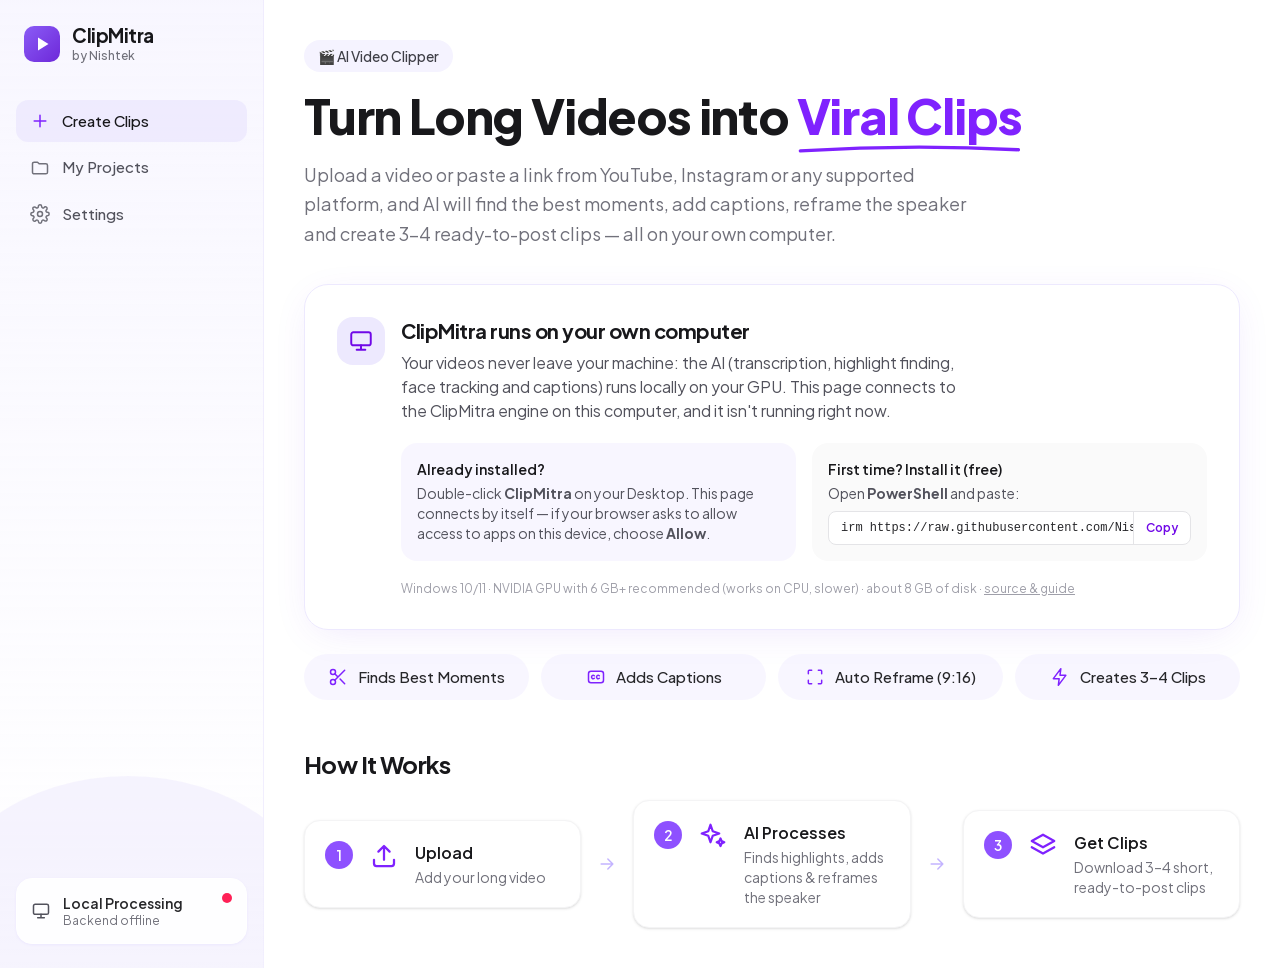
==== commit 9d811f92: "ClipMitra: paste video links, one-click install instructions Co-Authored-By: Claude Opus 5.5 <norepl" ====
--- a/clipmitra/index.html
+++ b/clipmitra/index.html
@@ -1 +1 @@
-<!DOCTYPE html><html lang="en" class="t0mrfW_variable h-full antialiased"><head><meta charSet="utf-8"/><meta name="viewport" content="width=device-width, initial-scale=1"/><link rel="preload" href="/clipmitra/_next/static/media/d8aeca813a9ab546-s.p.18rizl4rsrl42.woff2" as="font" crossorigin="" type="font/woff2"/><link rel="stylesheet" href="/clipmitra/_next/static/chunks/14_23_60vvzn8.css" data-precedence="next"/><link rel="preload" as="script" fetchPriority="low" href="/clipmitra/_next/static/chunks/310vm2bl3xxpt.js"/><script src="/clipmitra/_next/static/chunks/1d-3ziz_810o8.js" async=""></script><script src="/clipmitra/_next/static/chunks/39_j1bdzreq0m.js" async=""></script><script src="/clipmitra/_next/static/chunks/40cx9l2g6you_.js" async=""></script><script src="/clipmitra/_next/static/chunks/turbopack-1xj9rfva7eg9h.js" async=""></script><script src="/clipmitra/_next/static/chunks/30-_8j_41tj49.js" async=""></script><script src="/clipmitra/_next/static/chunks/13-z-56xhv2bh.js" async=""></script><title>ClipMitra AI</title><meta name="description" content="Turn long videos into short, captioned, vertical clips — locally."/><link rel="icon" href="/clipmitra/favicon.ico?favicon.117ezoe8m31dk.ico" sizes="48x48" type="image/x-icon"/><meta name="next-size-adjust" content=""/><script src="/clipmitra/_next/static/chunks/0cz1d0mv5g_q7.js" noModule=""></script></head><body class="flex min-h-full bg-white text-zinc-900"><div hidden=""><!--$--><!--/$--></div><!--$--><aside class="relative hidden w-[264px] shrink-0 flex-col overflow-hidden border-r border-violet-100/70 bg-gradient-to-b from-violet-50/70 to-white px-4 py-6 md:flex"><a class="mb-9 flex items-center gap-3 px-2" href="/clipmitra/"><svg width="36" height="36" viewBox="0 0 36 36"><defs><linearGradient id="lg" x1="0" y1="0" x2="1" y2="1"><stop offset="0" stop-color="#8b5cf6"></stop><stop offset="1" stop-color="#6d28d9"></stop></linearGradient></defs><rect width="36" height="36" rx="10" fill="url(#lg)"></rect><path d="M14 11.5v13l10.5-6.5z" fill="#fff"></path></svg><div class="leading-tight"><div class="text-[19px] font-bold tracking-tight text-zinc-900">ClipMitra</div><div class="text-xs font-medium text-zinc-500">by Nishtek</div></div></a><nav class="flex flex-col gap-1"><a class="flex items-center gap-3 rounded-xl px-3.5 py-2.5 text-[15px] font-medium transition bg-violet-100/80 text-zinc-900" href="/clipmitra/"><svg width="20" height="20" viewBox="0 0 24 24" fill="none" stroke="currentColor" stroke-width="1.8" stroke-linecap="round" stroke-linejoin="round" class="text-violet-600"><path d="M12 5v14M5 12h14"></path></svg>Create Clips</a><a class="flex items-center gap-3 rounded-xl px-3.5 py-2.5 text-[15px] font-medium transition text-zinc-600 hover:bg-violet-50 hover:text-zinc-900" href="/clipmitra/projects/"><svg width="20" height="20" viewBox="0 0 24 24" fill="none" stroke="currentColor" stroke-width="1.8" stroke-linecap="round" stroke-linejoin="round" class="text-zinc-500"><path d="M3 7a2 2 0 0 1 2-2h4l2 2h8a2 2 0 0 1 2 2v8a2 2 0 0 1-2 2H5a2 2 0 0 1-2-2z"></path></svg>My Projects</a><a class="flex items-center gap-3 rounded-xl px-3.5 py-2.5 text-[15px] font-medium transition text-zinc-600 hover:bg-violet-50 hover:text-zinc-900" href="/clipmitra/settings/"><svg width="20" height="20" viewBox="0 0 24 24" fill="none" stroke="currentColor" stroke-width="1.8" stroke-linecap="round" stroke-linejoin="round" class="text-zinc-500"><circle cx="12" cy="12" r="3"></circle><path d="M19.4 15a1.7 1.7 0 0 0 .3 1.8l.1.1a2 2 0 1 1-2.8 2.8l-.1-.1a1.7 1.7 0 0 0-1.8-.3 1.7 1.7 0 0 0-1 1.5V21a2 2 0 1 1-4 0v-.1a1.7 1.7 0 0 0-1.1-1.5 1.7 1.7 0 0 0-1.8.3l-.1.1a2 2 0 1 1-2.8-2.8l.1-.1a1.7 1.7 0 0 0 .3-1.8 1.7 1.7 0 0 0-1.5-1H3a2 2 0 1 1 0-4h.1a1.7 1.7 0 0 0 1.5-1.1 1.7 1.7 0 0 0-.3-1.8l-.1-.1a2 2 0 1 1 2.8-2.8l.1.1a1.7 1.7 0 0 0 1.8.3H9a1.7 1.7 0 0 0 1-1.5V3a2 2 0 1 1 4 0v.1a1.7 1.7 0 0 0 1 1.5 1.7 1.7 0 0 0 1.8-.3l.1-.1a2 2 0 1 1 2.8 2.8l-.1.1a1.7 1.7 0 0 0-.3 1.8V9a1.7 1.7 0 0 0 1.5 1H21a2 2 0 1 1 0 4h-.1a1.7 1.7 0 0 0-1.5 1z"></path></svg>Settings</a></nav><div class="pointer-events-none absolute -bottom-24 -left-16 h-72 w-96 rounded-[50%] bg-violet-100/50"></div><a class="relative mt-auto flex items-center gap-3 rounded-2xl border border-white bg-white/90 p-3.5 shadow-sm shadow-violet-100" href="/clipmitra/settings/"><svg width="20" height="20" viewBox="0 0 24 24" fill="none" stroke="currentColor" stroke-width="1.8" stroke-linecap="round" stroke-linejoin="round" class="text-zinc-600"><rect x="3" y="4" width="18" height="12" rx="2"></rect><path d="M8 20h8M12 16v4"></path></svg><div class="min-w-0 flex-1"><div class="text-sm font-semibold text-zinc-800">Local Processing</div><div class="truncate text-xs text-zinc-500">Checking…</div></div><span class="h-2.5 w-2.5 self-start rounded-full bg-zinc-300"></span></a></aside><!--/$--><main class="min-w-0 flex-1"><div class="mx-auto w-full max-w-5xl px-6 py-10 lg:px-10"><span class="inline-flex items-center gap-2 rounded-full bg-violet-50 px-3.5 py-1.5 text-sm font-medium text-zinc-700">🎬 AI Video Clipper</span><h1 class="mt-5 text-4xl font-extrabold tracking-tight text-zinc-900 sm:text-5xl">Turn Long Videos into<!-- --> <span class="relative whitespace-nowrap text-violet-600">Viral Clips<svg class="absolute -bottom-2 left-0 w-full" viewBox="0 0 200 10" preserveAspectRatio="none" aria-hidden="true"><path d="M3 7 Q100 1 197 6" stroke="currentColor" stroke-width="3" fill="none" stroke-linecap="round"></path></svg></span></h1><p class="mt-5 max-w-2xl text-lg leading-relaxed text-zinc-500">Upload a video, and AI will find the best moments, add captions, reframe the speaker, and create 3–4 ready-to-post clips — all on your own computer.</p><div class="mt-9"><div class="flex min-h-[300px] items-center justify-center gap-3 rounded-3xl border border-violet-100 bg-white/80 text-zinc-500"><svg width="20" height="20" viewBox="0 0 24 24" fill="none" class="animate-spin"><circle cx="12" cy="12" r="9" stroke="currentColor" stroke-opacity=".2" stroke-width="2.5"></circle><path d="M21 12a9 9 0 0 0-9-9" stroke="currentColor" stroke-width="2.5" stroke-linecap="round"></path></svg> Looking for ClipMitra on this computer…</div></div><ul class="mt-6 grid grid-cols-2 gap-3 lg:grid-cols-4"><li class="flex items-center justify-center gap-2.5 rounded-full bg-violet-50/70 px-4 py-3 text-[15px] font-medium text-zinc-800"><svg width="20" height="20" viewBox="0 0 24 24" fill="none" stroke="currentColor" stroke-width="1.8" stroke-linecap="round" stroke-linejoin="round" class="text-violet-600"><circle cx="6" cy="6" r="3"></circle><circle cx="6" cy="18" r="3"></circle><path d="M20 4 8.1 15.9M14.5 14.5 20 20M8.1 8.1 12 12"></path></svg> <!-- -->Finds Best Moments</li><li class="flex items-center justify-center gap-2.5 rounded-full bg-violet-50/70 px-4 py-3 text-[15px] font-medium text-zinc-800"><svg width="20" height="20" viewBox="0 0 24 24" fill="none" stroke="currentColor" stroke-width="1.8" stroke-linecap="round" stroke-linejoin="round" class="text-violet-600"><rect x="3" y="5" width="18" height="14" rx="3"></rect><path d="M10 10.5a2 2 0 1 0 0 3M16 10.5a2 2 0 1 0 0 3"></path></svg> <!-- -->Adds Captions</li><li class="flex items-center justify-center gap-2.5 rounded-full bg-violet-50/70 px-4 py-3 text-[15px] font-medium text-zinc-800"><svg width="20" height="20" viewBox="0 0 24 24" fill="none" stroke="currentColor" stroke-width="1.8" stroke-linecap="round" stroke-linejoin="round" class="text-violet-600"><path d="M4 8V5a1 1 0 0 1 1-1h3M16 4h3a1 1 0 0 1 1 1v3M20 16v3a1 1 0 0 1-1 1h-3M8 20H5a1 1 0 0 1-1-1v-3"></path></svg> <!-- -->Auto Reframe (9:16)</li><li class="flex items-center justify-center gap-2.5 rounded-full bg-violet-50/70 px-4 py-3 text-[15px] font-medium text-zinc-800"><svg width="20" height="20" viewBox="0 0 24 24" fill="none" stroke="currentColor" stroke-width="1.8" stroke-linecap="round" stroke-linejoin="round" class="text-violet-600"><path d="M13 2 4 14h7l-1 8 9-12h-7z"></path></svg> <!-- -->Creates 3–4 Clips</li></ul><h2 class="mt-12 text-2xl font-bold tracking-tight text-zinc-900">How It Works</h2><ol class="mt-5 grid gap-4 md:grid-cols-[1fr_auto_1fr_auto_1fr] md:items-center"><li class="contents"><div class="flex items-start gap-4 rounded-2xl border border-zinc-100 bg-white p-5 shadow-sm"><span class="grid h-7 w-7 shrink-0 place-items-center rounded-full bg-violet-500 text-sm font-semibold text-white">1</span><svg width="30" height="30" viewBox="0 0 24 24" fill="none" stroke="currentColor" stroke-width="1.8" stroke-linecap="round" stroke-linejoin="round" class="shrink-0 text-violet-600"><path d="M12 15V4M7.5 8.5 12 4l4.5 4.5M4 15v3a2 2 0 0 0 2 2h12a2 2 0 0 0 2-2v-3"></path></svg><div><div class="font-semibold text-zinc-900">Upload</div><div class="mt-0.5 text-sm text-zinc-500">Add your long video</div></div></div><svg width="20" height="20" viewBox="0 0 24 24" fill="none" stroke="currentColor" stroke-width="1.8" stroke-linecap="round" stroke-linejoin="round" class="hidden text-violet-300 md:block"><path d="M5 12h14M13 6l6 6-6 6"></path></svg></li><li class="contents"><div class="flex items-start gap-4 rounded-2xl border border-zinc-100 bg-white p-5 shadow-sm"><span class="grid h-7 w-7 shrink-0 place-items-center rounded-full bg-violet-500 text-sm font-semibold text-white">2</span><svg width="30" height="30" viewBox="0 0 24 24" fill="none" stroke="currentColor" stroke-width="1.8" stroke-linecap="round" stroke-linejoin="round" class="shrink-0 text-violet-600"><path d="M10 3 11.8 8.2 17 10l-5.2 1.8L10 17l-1.8-5.2L3 10l5.2-1.8zM18 14l.9 2.1L21 17l-2.1.9L18 20l-.9-2.1L15 17l2.1-.9z"></path></svg><div><div class="font-semibold text-zinc-900">AI Processes</div><div class="mt-0.5 text-sm text-zinc-500">Finds highlights, adds captions &amp; reframes the speaker</div></div></div><svg width="20" height="20" viewBox="0 0 24 24" fill="none" stroke="currentColor" stroke-width="1.8" stroke-linecap="round" stroke-linejoin="round" class="hidden text-violet-300 md:block"><path d="M5 12h14M13 6l6 6-6 6"></path></svg></li><li class="contents"><div class="flex items-start gap-4 rounded-2xl border border-zinc-100 bg-white p-5 shadow-sm"><span class="grid h-7 w-7 shrink-0 place-items-center rounded-full bg-violet-500 text-sm font-semibold text-white">3</span><svg width="30" height="30" viewBox="0 0 24 24" fill="none" stroke="currentColor" stroke-width="1.8" stroke-linecap="round" stroke-linejoin="round" class="shrink-0 text-violet-600"><path d="m12 3 9 5-9 5-9-5z"></path><path d="m3 13 9 5 9-5"></path></svg><div><div class="font-semibold text-zinc-900">Get Clips</div><div class="mt-0.5 text-sm text-zinc-500">Download 3–4 short, ready-to-post clips</div></div></div></li></ol></div><!--$--><!--/$--></main><script id="_R_">(globalThis["TURBOPACK"] || (globalThis["TURBOPACK"] = [])).push({"otherChunks":["static/chunks/310vm2bl3xxpt.js","static/chunks/1d-3ziz_810o8.js","static/chunks/39_j1bdzreq0m.js","static/chunks/40cx9l2g6you_.js"],"runtimeModuleIds":[94553]});</script><script src="/clipmitra/_next/static/chunks/310vm2bl3xxpt.js" async=""></script><script>(self.__next_f=self.__next_f||[]).push([0])</script><script>self.__next_f.push([1,"1:\"$Sreact.fragment\"\n2:\"$Sreact.suspense\"\n3:\"/clipmitra/_next/static/chunks/30-_8j_41tj49.js\"\n4:I[87771,[\"$3\"],\"Sidebar\"]\n5:I[39756,[\"$3\"],\"default\"]\n6:I[37457,[\"$3\"],\"default\"]\n8:\"/clipmitra/_next/static/chunks/13-z-56xhv2bh.js\"\n9:I[86349,[\"$3\",\"$8\"],\"EngineGate\"]\na:I[71922,[\"$3\",\"$8\"],\"UploadCard\"]\n11:\"ViewportBoundary\"\n12:I[97367,[\"$3\"],\"$11\"]\n14:\"MetadataBoundary\"\n15:I[97367,[\"$3\"],\"$14\"]\n17:I[68027,[\"$3\"],\"default\",1]\n:HL[\"/clipmitra/_next/static/chunks/14_23_60vvzn8.css\",\"style\"]\n:HL[\"/clipmitra/_next/static/media/d8aeca813a9ab546-s.p.18rizl4rsrl42.woff2\",\"font\",{\"crossOrigin\":\"\",\"type\":\"font/woff2\"}]\n7:[[\"children\",{\"s\":\"__PAGE__\",\"h\":512,\"d\":{\"r\":[\"$\",\"$1\",\"c\",{\"children\":[[\"$\",\"div\",null,{\"className\":\"mx-auto w-full max-w-5xl px-6 py-10 lg:px-10\",\"children\":[[\"$\",\"span\",null,{\"className\":\"inline-flex items-center gap-2 rounded-full bg-violet-50 px-3.5 py-1.5 text-sm font-medium text-zinc-700\",\"children\":\"🎬 AI Video Clipper\"}],[\"$\",\"h1\",null,{\"className\":\"mt-5 text-4xl font-extrabold tracking-tight text-zinc-900 sm:text-5xl\",\"children\":[\"Turn Long Videos into\",\" \",[\"$\",\"span\",null,{\"className\":\"relative whitespace-nowrap text-violet-600\",\"children\":[\"Viral Clips\",[\"$\",\"svg\",null,{\"className\":\"absolute -bottom-2 left-0 w-full\",\"viewBox\":\"0 0 200 10\",\"preserveAspectRatio\":\"none\",\"aria-hidden\":true,\"children\":[\"$\",\"path\",null,{\"d\":\"M3 7 Q100 1 197 6\",\"stroke\":\"currentColor\",\"strokeWidth\":\"3\",\"fill\":\"none\",\"strokeLinecap\":\"round\"}]}]]}]]}],[\"$\",\"p\",null,{\"className\":\"mt-5 max-w-2xl text-lg leading-relaxed text-zinc-500\",\"children\":\"Upload a video, and AI will find the best moments, add captions, reframe the speaker, and create 3–4 ready-to-post clips — all on your own computer.\"}],[\"$\",\"div\",null,{\"className\":\"mt-9\",\"children\":[\"$\",\"$L9\",null,{\"children\":[\"$\",\"$La\",null,{}]}]}],[\"$\",\"ul\",null,{\"className\":\"mt-6 grid grid-cols-2 gap-3 lg:grid-cols-4\",\"children\":[[\"$\",\"li\",\"Finds Best Moments\",{\"className\":\"flex items-center justify-center gap-2.5 rounded-full bg-violet-50/70 px-4 py-3 text-[15px] font-medium text-zinc-800\",\"children\":[[\"$\",\"svg\",null,{\"width\":20,\"height\":20,\"viewBox\":\"0 0 24 24\",\"fill\":\"none\",\"stroke\":\"currentColor\",\"strokeWidth\":1.8,\"strokeLinecap\":\"round\",\"strokeLinejoin\":\"round\",\"className\":\"text-violet-600\",\"children\":[[\"$\",\"circle\",null,{\"cx\":\"6\",\"cy\":\"6\",\"r\":\"3\"}],[\"$\",\"circle\",null,{\"cx\":\"6\",\"cy\":\"18\",\"r\":\"3\"}],[\"$\",\"path\",null,{\"d\":\"M20 4 8.1 15.9M14.5 14.5 20 20M8.1 8.1 12 12\"}]]}],\" \",\"Finds Best Moments\"]}],[\"$\",\"li\",\"Adds Captions\",{\"className\":\"flex items-center justify-center gap-2.5 rounded-full bg-violet-50/70 px-4 py-3 text-[15px] font-medium text-zinc-800\",\"children\":[[\"$\",\"svg\",null,{\"width\":20,\"height\":20,\"viewBox\":\"0 0 24 24\",\"fill\":\"none\",\"stroke\":\"currentColor\",\"strokeWidth\":1.8,\"strokeLinecap\":\"round\",\"strokeLinejoin\":\"round\",\"className\":\"text-violet-600\",\"children\":[[\"$\",\"rect\",null,{\"x\":\"3\",\"y\":\"5\",\"width\":\"18\",\"height\":\"14\",\"rx\":\"3\"}],[\"$\",\"path\",null,{\"d\":\"M10 10.5a2 2 0 1 0 0 3M16 10.5a2 2 0 1 0 0 3\"}]]}],\" \",\"Adds Captions\"]}],[\"$\",\"li\",\"Auto Reframe (9:16)\",{\"className\":\"flex items-center justify-center gap-2.5 rounded-full bg-violet-50/70 px-4 py-3 text-[15px] font-medium text-zinc-800\",\"children\":[\"$Lb\",\" \",\"Auto Reframe (9:16)\"]}],\"$Lc\"]}],\"$Ld\",\"$Le\"]}],[\"$Lf\"],\"$L10\"]}],\"p\":false,\"v\":null}}]]\n0:{\"P\":null,\"c\":[\"\",\"\"],\"q\":\"\",\"i\":false,\"t\":{\"t\":{\"s\":\"\",\"h\":528,\"d\":{\"r\":[\"$\",\"$1\",\"c\",{\"children\":[[[\"$\",\"link\",\"0\",{\"rel\":\"stylesheet\",\"href\":\"/clipmitra/_next/static/chunks/14_23_60vvzn8.css\",\"precedence\":\"next\",\"crossOrigin\":\"$undefined\",\"nonce\":\"$undefined\"}],[\"$\",\"script\",\"script-0\",{\"src\":\"/clipmitra/_next/static/chunks/30-_8j_41tj49.js\",\"async\":true,\"nonce\":\"$undefined\"}]],[\"$\",\"html\",null,{\"lang\":\"en\",\"className\":\"t0mrfW_variable h-full antialiased\",\"children\":[\"$\",\"body\",null,{\"className\":\"flex min-h-full bg-white text-zinc-900\",\"children\":[[\"$\",\"$2\",null,{\"fallback\":[\"$\",\"div\",null,{\"className\":\"hidden w-[264px] shrink-0 md:block\"}],\"children\":[\"$\",\"$L4\",null,{}]}],[\"$\",\"main\",null,{\"className\":\"min-w-0 flex-1\",\"children\":[\"$\",\"$L5\",null,{\"parallelRouterKey\":\"children\",\"error\":\"$undefined\",\"errorStyles\":\"$undefined\",\"errorScripts\":\"$undefined\",\"template\":[\"$\",\"$L6\",null,{}],\"templateStyles\":\"$undefined\",\"templateScripts\":\"$undefined\",\"notFound\":[[[\"$\",\"title\",null,{\"children\":\"404: This page could not be found.\"}],[\"$\",\"div\",null,{\"style\":{\"fontFamily\":\"system-ui,\\\"Segoe UI\\\",Roboto,Helvetica,Arial,sans-serif,\\\"Apple Color Emoji\\\",\\\"Segoe UI Emoji\\\"\",\"height\":\"100vh\",\"textAlign\":\"center\",\"display\":\"flex\",\"flexDirection\":\"column\",\"alignItems\":\"center\",\"justifyContent\":\"center\"},\"children\":[\"$\",\"div\",null,{\"children\":[[\"$\",\"style\",null,{\"dangerouslySetInnerHTML\":{\"__html\":\"body{color:#000;background:#fff;margin:0}.next-error-h1{border-right:1px solid rgba(0,0,0,.3)}@media (prefers-color-scheme:dark){body{color:#fff;background:#000}.next-error-h1{border-right:1px solid rgba(255,255,255,.3)}}\"}}],[\"$\",\"h1\",null,{\"className\":\"next-error-h1\",\"style\":{\"display\":\"inline-block\",\"margin\":\"0 20px 0 0\",\"padding\":\"0 23px 0 0\",\"fontSize\":24,\"fontWeight\":500,\"verticalAlign\":\"top\",\"lineHeight\":\"49px\"},\"children\":404}],[\"$\",\"div\",null,{\"style\":{\"display\":\"inline-block\"},\"children\":[\"$\",\"h2\",null,{\"style\":{\"fontSize\":14,\"fontWeight\":400,\"lineHeight\":\"49px\",\"margin\":0},\"children\":\"This page could not be found.\"}]}]]}]}]],[]],\"forbidden\":\"$undefined\",\"unauthorized\":\"$undefined\"}]}]]}]}]]}],\"p\":false,\"v\":null},\"c\":\"$Q7\"},\"h\":{\"r\":[\"$\",\"$1\",\"h\",{\"children\":[null,[\"$\",\"$L12\",null,{\"children\":\"$L13\"}],[\"$\",\"$L15\",null,{\"children\":[[\"$\",\"div\",null,{\"hidden\":true,\"children\":[\"$\",\"$2\",null,{\"name\":\"Next.Metadata\",\"children\":\"$L16\"}]}],null]}],[\"$\",\"meta\",null,{\"name\":\"next-size-adjust\",\"content\":\"\"}]]}],\"p\":false,\"v\":null}},\"m\":\"$undefined\",\"G\":[\"$17\",[[\"$\",\"link\",\"0\",{\"rel\":\"stylesheet\",\"href\":\"/clipmitra/_next/static/chunks/14_23_60vvzn8.css\",\"precedence\":\"next\",\"crossOrigin\":\"$undefined\",\"nonce\":\"$undefined\"}]]],\"S\":true,\"r\":\"$undefined\",\"s\":\"$undefined\",\"a\":\"$undefined\",\"l\":\"$undefined\",\"p\":\"$undefined\",\"d\":\"$undefined\",\"b\":\"7W24vT7rGddcI-Ckf-Mru\"}\n18:I[97367,[\"$3\"],\"OutletBoundary\"]\nb:[\"$\",\"svg\",null,{\"width\":20,\"height\":20,\"viewBox\":\"0 0 24 24\",\"fill\":\"none\",\"stroke\":\"currentColor\",\"strokeWidth\":1.8,\"strokeLinecap\":\"round\",\"strokeLinejoin\":\"round\",\"className\":\"text-violet-600\",\"children\":[\"$\",\"path\",null,{\"d\":\"M4 8V5a1 1 0 0 1 1-1h3M16 4h3a1 1 0 0 1 1 1v3M20 16v3a1 1 0 0 1-1 1h-3M8 20H5a1 1 0 0 1-1-1v-3\"}]}]\nc:[\"$\",\"li\",\"Creates 3–4 Clips\",{\"className\":\"flex items-center justify-center gap-2.5 rounded-full bg-violet-50/70 px-4 py-3 text-[15px] font-medium text-zinc-800\",\"children\":[[\"$\",\"svg\",null,{\"width\":20,\"height\":20,\"viewBox\":\"0 0 24 24\",\"fill\":\"none\",\"stroke\":\"currentColor\",\"strokeWidth\":1.8,\"strokeLinecap\":\"round\",\"strokeLinejoin\":\"round\",\"className\":\"text-violet-600\",\"children\":[\"$\",\"path\",null,{\"d\":\"M13 2 4 14h7l-1 8 9-12h-7z\"}]}],\" \",\"Creates 3–4 Clips\"]}]\nd:[\"$\",\"h2\",null,{\"className\":\"mt-12 text-2xl font-bold tracking-tight text-zinc-900\",\"children\":\"How It Works\"}]\ne:[\"$\",\"ol\",null,{\"className\":\"mt-5 grid gap-4 md:grid-cols-[1fr_auto_1fr_auto_1fr] md:items-center\",\"children\":[[\"$\",\"li\",\"Upload\",{\"className\":\"contents\",\"children\":[[\"$\",\"div\",null,{\"className\":\"flex items-start gap-4 rounded-2xl border border-zinc-100 bg-white p-5 shadow-sm\",\"children\":[[\"$\",\"span\",null,{\"className\":\"grid h-7 w-7 shrink-0 place-items-center rounded-full bg-violet-500 text-sm font-semibold text-white\",\"children\":1}],[\"$\",\"svg\",null,{\"width\":30,\"height\":30,\"viewBox\":\"0 0 24 24\",\"fill\":\"none\",\"stroke\":\"currentColor\",\"strokeWidth\":1.8,\"strokeLinecap\":\"round\",\"strokeLinejoin\":\"round\",\"className\":\"shrink-0 text-violet-600\",\"children\":[\"$\",\"path\",null,{\"d\":\"M12 15V4M7.5 8.5 12 4l4.5 4.5M4 15v3a2 2 0 0 0 2 2h12a2 2 0 0 0 2-2v-3\"}]}],[\"$\",\"div\",null,{\"children\":[[\"$\",\"div\",null,{\"className\":\"font-semibold text-zinc-900\",\"children\":\"Upload\"}],[\"$\",\"div\",null,{\"className\":\"mt-0.5 text-sm text-zinc-500\",\"children\":\"Add your long video\"}]]}]]}],[\"$\",\"svg\",null,{\"width\":20,\"height\":20,\"viewBox\":\"0 0 24 24\",\"fill\":\"none\",\"stroke\":\"currentColor\",\"strokeWidth\":1.8,\"strokeLinecap\":\"round\",\"strokeLinejoin\":\"round\",\"className\":\"hidden text-violet-300 md:block\",\"children\":[\"$\",\"path\",null,{\"d\":\"M5 12h14M13 6l6 6-6 6\"}]}]]}],[\"$\",\"li\",\"AI Processes\",{\"className\":\"contents\",\"children\":[[\"$\",\"div\",null,{\"className\":\"flex items-start gap-4 rounded-2xl border border-zinc-100 bg-white p-5 shadow-sm\",\"children\":[[\"$\",\"span\",null,{\"className\":\"grid h-7 w-7 shrink-0 place-items-center rounded-full bg-violet-500 text-sm font-semibold text-white\",\"children\":2}],[\"$\",\"svg\",null,{\"width\":30,\"height\":30,\"viewBox\":\"0 0 24 24\",\"fill\":\"none\",\"stroke\":\"currentColor\",\"strokeWidth\":1.8,\"strokeLinecap\":\"round\",\"strokeLinejoin\":\"round\",\"className\":\"shrink-0 text-violet-600\",\"children\":[\"$\",\"path\",null,{\"d\":\"M10 3 11.8 8.2 17 10l-5.2 1.8L10 17l-1.8-5.2L3 10l5.2-1.8zM18 14l.9 2.1L21 17l-2.1.9L18 20l-.9-2.1L15 17l2.1-.9z\"}]}],[\"$\",\"div\",null,{\"children\":[[\"$\",\"div\",null,{\"className\":\"font-semibold text-zinc-900\",\"children\":\"AI Processes\"}],[\"$\",\"div\",null,{\"className\":\"mt-0.5 text-sm text-zinc-500\",\"children\":\"Finds highlights, adds captions \u0026 reframes the speaker\"}]]}]]}],[\"$\",\"svg\",null,{\"width\":20,\"height\":20,\"viewBox\":\"0 0 24 24\",\"fill\":\"none\",\"stroke\":\"currentColor\",\"strokeWidth\":1.8,\"strokeLinecap\":\"round\",\"strokeLinejoin\":\"round\",\"className\":\"hidden text-violet-300 md:block\",\"children\":[\"$\",\"path\",null,{\"d\":\"M5 12h14M13 6l6 6-6 6\"}]}]]}],[\"$\",\"li\",\"Get Clips\",{\"className\":\"contents\",\"children\":[[\"$\",\"div\",null,{\"className\":\"flex items-start gap-4 rounded-2xl border border-zinc-100 bg-white p-5 shadow-sm\",\"children\":[[\"$\",\"span\",null,{\"className\":\"grid h-7 w-7 shrink-0 place-items-center rounded-full bg-violet-500 text-sm font-semibold text-white\",\"children\":3}],[\"$\",\"svg\",null,{\"width\":30,\"height\":30,\"viewBox\":\"0 0 24 24\",\"fill\":\"none\",\"stroke\":\"currentColor\",\"strokeWidth\":1.8,\"strokeLinecap\":\"round\",\"strokeLinejoin\":\"round\",\"className\":\"shrink-0 text-violet-600\",\"children\":[[\"$\",\"path\",null,{\"d\":\"m12 3 9 5-9 5-9-5z\"}],[\"$\",\"path\",null,{\"d\":\"m3 13 9 5 9-5\"}]]}],[\"$\",\"div\",null,{\"children\":[[\"$\",\"div\",null,{\"className\":\"font-semibold text-zinc-900\",\"children\":\"Get Clips\"}],[\"$\",\"div\",null,{\"className\":\"mt-0.5 text-sm text-zinc-500\",\"children\":\"Download 3–4 short, ready-to-post clips\"}]]}]]}],false]}]]}]\nf:[\"$\",\"script\",\"script-0\",{\"src\":\"/clipmitra/_next/static/chunks/13-z-56xhv2bh.js\",\"async\":true,\"nonce\":\"$undefined\"}]\n10:[\"$\",\"$L18\",null,{\"children\":[\"$\",\"$2\",null,{\"name\":\"Next.MetadataOutlet\",\"children\":\"$@19\"}]}]\n13:[[\"$\",\"meta\",\"0\",{\"charSet\":\"utf-8\"}],[\"$\",\"meta\",\"1\",{\"name\":\"viewport\",\"content\":\"width=device-width, initial-scale=1\"}]]\n1a:I[27201,[\"$3\"],\"IconMark\"]\n16:[[\"$\",\"title\",\"0\",{\"children\":\"ClipMitra AI\"}],[\"$\",\"meta\",\"1\",{\"name\":\"description\",\"content\":\"Turn long videos into short, captioned, vertical clips — locally.\"}],[\"$\",\"link\",\"2\",{\"rel\":\"icon\",\"href\":\"/clipmitra/favicon.ico?favicon.117ezoe8m31dk.ico\",\"sizes\":\"48x48\",\"type\":\"image/x-icon\"}],[\"$\",\"$L1a\",\"3\",{}]]\n19:null\n"])</script></body></html>+<!DOCTYPE html><html lang="en" class="t0mrfW_variable h-full antialiased"><head><meta charSet="utf-8"/><meta name="viewport" content="width=device-width, initial-scale=1"/><link rel="preload" href="/clipmitra/_next/static/media/d8aeca813a9ab546-s.p.18rizl4rsrl42.woff2" as="font" crossorigin="" type="font/woff2"/><link rel="stylesheet" href="/clipmitra/_next/static/chunks/1w3kqnwocrmtd.css" data-precedence="next"/><link rel="preload" as="script" fetchPriority="low" href="/clipmitra/_next/static/chunks/310vm2bl3xxpt.js"/><script src="/clipmitra/_next/static/chunks/1d-3ziz_810o8.js" async=""></script><script src="/clipmitra/_next/static/chunks/39_j1bdzreq0m.js" async=""></script><script src="/clipmitra/_next/static/chunks/40cx9l2g6you_.js" async=""></script><script src="/clipmitra/_next/static/chunks/turbopack-1xj9rfva7eg9h.js" async=""></script><script src="/clipmitra/_next/static/chunks/306wpnjg73nt7.js" async=""></script><script src="/clipmitra/_next/static/chunks/032wt7dpefx_r.js" async=""></script><title>ClipMitra AI</title><meta name="description" content="Turn long videos into short, captioned, vertical clips — locally."/><link rel="icon" href="/clipmitra/favicon.ico?favicon.117ezoe8m31dk.ico" sizes="48x48" type="image/x-icon"/><meta name="next-size-adjust" content=""/><script src="/clipmitra/_next/static/chunks/0cz1d0mv5g_q7.js" noModule=""></script></head><body class="flex min-h-full bg-white text-zinc-900"><div hidden=""><!--$--><!--/$--></div><!--$--><aside class="relative hidden w-[264px] shrink-0 flex-col overflow-hidden border-r border-violet-100/70 bg-gradient-to-b from-violet-50/70 to-white px-4 py-6 md:flex"><a class="mb-9 flex items-center gap-3 px-2" href="/clipmitra/"><svg width="36" height="36" viewBox="0 0 36 36"><defs><linearGradient id="lg" x1="0" y1="0" x2="1" y2="1"><stop offset="0" stop-color="#8b5cf6"></stop><stop offset="1" stop-color="#6d28d9"></stop></linearGradient></defs><rect width="36" height="36" rx="10" fill="url(#lg)"></rect><path d="M14 11.5v13l10.5-6.5z" fill="#fff"></path></svg><div class="leading-tight"><div class="text-[19px] font-bold tracking-tight text-zinc-900">ClipMitra</div><div class="text-xs font-medium text-zinc-500">by Nishtek</div></div></a><nav class="flex flex-col gap-1"><a class="flex items-center gap-3 rounded-xl px-3.5 py-2.5 text-[15px] font-medium transition bg-violet-100/80 text-zinc-900" href="/clipmitra/"><svg width="20" height="20" viewBox="0 0 24 24" fill="none" stroke="currentColor" stroke-width="1.8" stroke-linecap="round" stroke-linejoin="round" class="text-violet-600"><path d="M12 5v14M5 12h14"></path></svg>Create Clips</a><a class="flex items-center gap-3 rounded-xl px-3.5 py-2.5 text-[15px] font-medium transition text-zinc-600 hover:bg-violet-50 hover:text-zinc-900" href="/clipmitra/projects/"><svg width="20" height="20" viewBox="0 0 24 24" fill="none" stroke="currentColor" stroke-width="1.8" stroke-linecap="round" stroke-linejoin="round" class="text-zinc-500"><path d="M3 7a2 2 0 0 1 2-2h4l2 2h8a2 2 0 0 1 2 2v8a2 2 0 0 1-2 2H5a2 2 0 0 1-2-2z"></path></svg>My Projects</a><a class="flex items-center gap-3 rounded-xl px-3.5 py-2.5 text-[15px] font-medium transition text-zinc-600 hover:bg-violet-50 hover:text-zinc-900" href="/clipmitra/settings/"><svg width="20" height="20" viewBox="0 0 24 24" fill="none" stroke="currentColor" stroke-width="1.8" stroke-linecap="round" stroke-linejoin="round" class="text-zinc-500"><circle cx="12" cy="12" r="3"></circle><path d="M19.4 15a1.7 1.7 0 0 0 .3 1.8l.1.1a2 2 0 1 1-2.8 2.8l-.1-.1a1.7 1.7 0 0 0-1.8-.3 1.7 1.7 0 0 0-1 1.5V21a2 2 0 1 1-4 0v-.1a1.7 1.7 0 0 0-1.1-1.5 1.7 1.7 0 0 0-1.8.3l-.1.1a2 2 0 1 1-2.8-2.8l.1-.1a1.7 1.7 0 0 0 .3-1.8 1.7 1.7 0 0 0-1.5-1H3a2 2 0 1 1 0-4h.1a1.7 1.7 0 0 0 1.5-1.1 1.7 1.7 0 0 0-.3-1.8l-.1-.1a2 2 0 1 1 2.8-2.8l.1.1a1.7 1.7 0 0 0 1.8.3H9a1.7 1.7 0 0 0 1-1.5V3a2 2 0 1 1 4 0v.1a1.7 1.7 0 0 0 1 1.5 1.7 1.7 0 0 0 1.8-.3l.1-.1a2 2 0 1 1 2.8 2.8l-.1.1a1.7 1.7 0 0 0-.3 1.8V9a1.7 1.7 0 0 0 1.5 1H21a2 2 0 1 1 0 4h-.1a1.7 1.7 0 0 0-1.5 1z"></path></svg>Settings</a></nav><div class="pointer-events-none absolute -bottom-24 -left-16 h-72 w-96 rounded-[50%] bg-violet-100/50"></div><a class="relative mt-auto flex items-center gap-3 rounded-2xl border border-white bg-white/90 p-3.5 shadow-sm shadow-violet-100" href="/clipmitra/settings/"><svg width="20" height="20" viewBox="0 0 24 24" fill="none" stroke="currentColor" stroke-width="1.8" stroke-linecap="round" stroke-linejoin="round" class="text-zinc-600"><rect x="3" y="4" width="18" height="12" rx="2"></rect><path d="M8 20h8M12 16v4"></path></svg><div class="min-w-0 flex-1"><div class="text-sm font-semibold text-zinc-800">Local Processing</div><div class="truncate text-xs text-zinc-500">Checking…</div></div><span class="h-2.5 w-2.5 self-start rounded-full bg-zinc-300"></span></a></aside><!--/$--><main class="min-w-0 flex-1"><div class="mx-auto w-full max-w-5xl px-6 py-10 lg:px-10"><span class="inline-flex items-center gap-2 rounded-full bg-violet-50 px-3.5 py-1.5 text-sm font-medium text-zinc-700">🎬 AI Video Clipper</span><h1 class="mt-5 text-4xl font-extrabold tracking-tight text-zinc-900 sm:text-5xl">Turn Long Videos into<!-- --> <span class="relative whitespace-nowrap text-violet-600">Viral Clips<svg class="absolute -bottom-2 left-0 w-full" viewBox="0 0 200 10" preserveAspectRatio="none" aria-hidden="true"><path d="M3 7 Q100 1 197 6" stroke="currentColor" stroke-width="3" fill="none" stroke-linecap="round"></path></svg></span></h1><p class="mt-5 max-w-2xl text-lg leading-relaxed text-zinc-500">Upload a video or paste a link from YouTube, Instagram or any supported platform, and AI will find the best moments, add captions, reframe the speaker and create 3–4 ready-to-post clips — all on your own computer.</p><div class="mt-9"><div class="flex min-h-[300px] items-center justify-center gap-3 rounded-3xl border border-violet-100 bg-white/80 text-zinc-500"><svg width="20" height="20" viewBox="0 0 24 24" fill="none" class="animate-spin"><circle cx="12" cy="12" r="9" stroke="currentColor" stroke-opacity=".2" stroke-width="2.5"></circle><path d="M21 12a9 9 0 0 0-9-9" stroke="currentColor" stroke-width="2.5" stroke-linecap="round"></path></svg> Looking for ClipMitra on this computer…</div></div><ul class="mt-6 grid grid-cols-2 gap-3 lg:grid-cols-4"><li class="flex items-center justify-center gap-2.5 rounded-full bg-violet-50/70 px-4 py-3 text-[15px] font-medium text-zinc-800"><svg width="20" height="20" viewBox="0 0 24 24" fill="none" stroke="currentColor" stroke-width="1.8" stroke-linecap="round" stroke-linejoin="round" class="text-violet-600"><circle cx="6" cy="6" r="3"></circle><circle cx="6" cy="18" r="3"></circle><path d="M20 4 8.1 15.9M14.5 14.5 20 20M8.1 8.1 12 12"></path></svg> <!-- -->Finds Best Moments</li><li class="flex items-center justify-center gap-2.5 rounded-full bg-violet-50/70 px-4 py-3 text-[15px] font-medium text-zinc-800"><svg width="20" height="20" viewBox="0 0 24 24" fill="none" stroke="currentColor" stroke-width="1.8" stroke-linecap="round" stroke-linejoin="round" class="text-violet-600"><rect x="3" y="5" width="18" height="14" rx="3"></rect><path d="M10 10.5a2 2 0 1 0 0 3M16 10.5a2 2 0 1 0 0 3"></path></svg> <!-- -->Adds Captions</li><li class="flex items-center justify-center gap-2.5 rounded-full bg-violet-50/70 px-4 py-3 text-[15px] font-medium text-zinc-800"><svg width="20" height="20" viewBox="0 0 24 24" fill="none" stroke="currentColor" stroke-width="1.8" stroke-linecap="round" stroke-linejoin="round" class="text-violet-600"><path d="M4 8V5a1 1 0 0 1 1-1h3M16 4h3a1 1 0 0 1 1 1v3M20 16v3a1 1 0 0 1-1 1h-3M8 20H5a1 1 0 0 1-1-1v-3"></path></svg> <!-- -->Auto Reframe (9:16)</li><li class="flex items-center justify-center gap-2.5 rounded-full bg-violet-50/70 px-4 py-3 text-[15px] font-medium text-zinc-800"><svg width="20" height="20" viewBox="0 0 24 24" fill="none" stroke="currentColor" stroke-width="1.8" stroke-linecap="round" stroke-linejoin="round" class="text-violet-600"><path d="M13 2 4 14h7l-1 8 9-12h-7z"></path></svg> <!-- -->Creates 3–4 Clips</li></ul><h2 class="mt-12 text-2xl font-bold tracking-tight text-zinc-900">How It Works</h2><ol class="mt-5 grid gap-4 md:grid-cols-[1fr_auto_1fr_auto_1fr] md:items-center"><li class="contents"><div class="flex items-start gap-4 rounded-2xl border border-zinc-100 bg-white p-5 shadow-sm"><span class="grid h-7 w-7 shrink-0 place-items-center rounded-full bg-violet-500 text-sm font-semibold text-white">1</span><svg width="30" height="30" viewBox="0 0 24 24" fill="none" stroke="currentColor" stroke-width="1.8" stroke-linecap="round" stroke-linejoin="round" class="shrink-0 text-violet-600"><path d="M12 15V4M7.5 8.5 12 4l4.5 4.5M4 15v3a2 2 0 0 0 2 2h12a2 2 0 0 0 2-2v-3"></path></svg><div><div class="font-semibold text-zinc-900">Upload</div><div class="mt-0.5 text-sm text-zinc-500">Add your long video</div></div></div><svg width="20" height="20" viewBox="0 0 24 24" fill="none" stroke="currentColor" stroke-width="1.8" stroke-linecap="round" stroke-linejoin="round" class="hidden text-violet-300 md:block"><path d="M5 12h14M13 6l6 6-6 6"></path></svg></li><li class="contents"><div class="flex items-start gap-4 rounded-2xl border border-zinc-100 bg-white p-5 shadow-sm"><span class="grid h-7 w-7 shrink-0 place-items-center rounded-full bg-violet-500 text-sm font-semibold text-white">2</span><svg width="30" height="30" viewBox="0 0 24 24" fill="none" stroke="currentColor" stroke-width="1.8" stroke-linecap="round" stroke-linejoin="round" class="shrink-0 text-violet-600"><path d="M10 3 11.8 8.2 17 10l-5.2 1.8L10 17l-1.8-5.2L3 10l5.2-1.8zM18 14l.9 2.1L21 17l-2.1.9L18 20l-.9-2.1L15 17l2.1-.9z"></path></svg><div><div class="font-semibold text-zinc-900">AI Processes</div><div class="mt-0.5 text-sm text-zinc-500">Finds highlights, adds captions &amp; reframes the speaker</div></div></div><svg width="20" height="20" viewBox="0 0 24 24" fill="none" stroke="currentColor" stroke-width="1.8" stroke-linecap="round" stroke-linejoin="round" class="hidden text-violet-300 md:block"><path d="M5 12h14M13 6l6 6-6 6"></path></svg></li><li class="contents"><div class="flex items-start gap-4 rounded-2xl border border-zinc-100 bg-white p-5 shadow-sm"><span class="grid h-7 w-7 shrink-0 place-items-center rounded-full bg-violet-500 text-sm font-semibold text-white">3</span><svg width="30" height="30" viewBox="0 0 24 24" fill="none" stroke="currentColor" stroke-width="1.8" stroke-linecap="round" stroke-linejoin="round" class="shrink-0 text-violet-600"><path d="m12 3 9 5-9 5-9-5z"></path><path d="m3 13 9 5 9-5"></path></svg><div><div class="font-semibold text-zinc-900">Get Clips</div><div class="mt-0.5 text-sm text-zinc-500">Download 3–4 short, ready-to-post clips</div></div></div></li></ol></div><!--$--><!--/$--></main><script id="_R_">(globalThis["TURBOPACK"] || (globalThis["TURBOPACK"] = [])).push({"otherChunks":["static/chunks/310vm2bl3xxpt.js","static/chunks/1d-3ziz_810o8.js","static/chunks/39_j1bdzreq0m.js","static/chunks/40cx9l2g6you_.js"],"runtimeModuleIds":[94553]});</script><script src="/clipmitra/_next/static/chunks/310vm2bl3xxpt.js" async=""></script><script>(self.__next_f=self.__next_f||[]).push([0])</script><script>self.__next_f.push([1,"1:\"$Sreact.fragment\"\n2:\"$Sreact.suspense\"\n3:\"/clipmitra/_next/static/chunks/306wpnjg73nt7.js\"\n4:I[87771,[\"$3\"],\"Sidebar\"]\n5:I[39756,[\"$3\"],\"default\"]\n6:I[37457,[\"$3\"],\"default\"]\n8:\"/clipmitra/_next/static/chunks/032wt7dpefx_r.js\"\n9:I[86349,[\"$3\",\"$8\"],\"EngineGate\"]\na:I[71922,[\"$3\",\"$8\"],\"UploadCard\"]\n11:\"ViewportBoundary\"\n12:I[97367,[\"$3\"],\"$11\"]\n14:\"MetadataBoundary\"\n15:I[97367,[\"$3\"],\"$14\"]\n17:I[68027,[\"$3\"],\"default\",1]\n:HL[\"/clipmitra/_next/static/chunks/1w3kqnwocrmtd.css\",\"style\"]\n:HL[\"/clipmitra/_next/static/media/d8aeca813a9ab546-s.p.18rizl4rsrl42.woff2\",\"font\",{\"crossOrigin\":\"\",\"type\":\"font/woff2\"}]\n7:[[\"children\",{\"s\":\"__PAGE__\",\"h\":512,\"d\":{\"r\":[\"$\",\"$1\",\"c\",{\"children\":[[\"$\",\"div\",null,{\"className\":\"mx-auto w-full max-w-5xl px-6 py-10 lg:px-10\",\"children\":[[\"$\",\"span\",null,{\"className\":\"inline-flex items-center gap-2 rounded-full bg-violet-50 px-3.5 py-1.5 text-sm font-medium text-zinc-700\",\"children\":\"🎬 AI Video Clipper\"}],[\"$\",\"h1\",null,{\"className\":\"mt-5 text-4xl font-extrabold tracking-tight text-zinc-900 sm:text-5xl\",\"children\":[\"Turn Long Videos into\",\" \",[\"$\",\"span\",null,{\"className\":\"relative whitespace-nowrap text-violet-600\",\"children\":[\"Viral Clips\",[\"$\",\"svg\",null,{\"className\":\"absolute -bottom-2 left-0 w-full\",\"viewBox\":\"0 0 200 10\",\"preserveAspectRatio\":\"none\",\"aria-hidden\":true,\"children\":[\"$\",\"path\",null,{\"d\":\"M3 7 Q100 1 197 6\",\"stroke\":\"currentColor\",\"strokeWidth\":\"3\",\"fill\":\"none\",\"strokeLinecap\":\"round\"}]}]]}]]}],[\"$\",\"p\",null,{\"className\":\"mt-5 max-w-2xl text-lg leading-relaxed text-zinc-500\",\"children\":\"Upload a video or paste a link from YouTube, Instagram or any supported platform, and AI will find the best moments, add captions, reframe the speaker and create 3–4 ready-to-post clips — all on your own computer.\"}],[\"$\",\"div\",null,{\"className\":\"mt-9\",\"children\":[\"$\",\"$L9\",null,{\"children\":[\"$\",\"$La\",null,{}]}]}],[\"$\",\"ul\",null,{\"className\":\"mt-6 grid grid-cols-2 gap-3 lg:grid-cols-4\",\"children\":[[\"$\",\"li\",\"Finds Best Moments\",{\"className\":\"flex items-center justify-center gap-2.5 rounded-full bg-violet-50/70 px-4 py-3 text-[15px] font-medium text-zinc-800\",\"children\":[[\"$\",\"svg\",null,{\"width\":20,\"height\":20,\"viewBox\":\"0 0 24 24\",\"fill\":\"none\",\"stroke\":\"currentColor\",\"strokeWidth\":1.8,\"strokeLinecap\":\"round\",\"strokeLinejoin\":\"round\",\"className\":\"text-violet-600\",\"children\":[[\"$\",\"circle\",null,{\"cx\":\"6\",\"cy\":\"6\",\"r\":\"3\"}],[\"$\",\"circle\",null,{\"cx\":\"6\",\"cy\":\"18\",\"r\":\"3\"}],[\"$\",\"path\",null,{\"d\":\"M20 4 8.1 15.9M14.5 14.5 20 20M8.1 8.1 12 12\"}]]}],\" \",\"Finds Best Moments\"]}],[\"$\",\"li\",\"Adds Captions\",{\"className\":\"flex items-center justify-center gap-2.5 rounded-full bg-violet-50/70 px-4 py-3 text-[15px] font-medium text-zinc-800\",\"children\":[[\"$\",\"svg\",null,{\"width\":20,\"height\":20,\"viewBox\":\"0 0 24 24\",\"fill\":\"none\",\"stroke\":\"currentColor\",\"strokeWidth\":1.8,\"strokeLinecap\":\"round\",\"strokeLinejoin\":\"round\",\"className\":\"text-violet-600\",\"children\":[[\"$\",\"rect\",null,{\"x\":\"3\",\"y\":\"5\",\"width\":\"18\",\"height\":\"14\",\"rx\":\"3\"}],[\"$\",\"path\",null,{\"d\":\"M10 10.5a2 2 0 1 0 0 3M16 10.5a2 2 0 1 0 0 3\"}]]}],\" \",\"Adds Captions\"]}],\"$Lb\",\"$Lc\"]}],\"$Ld\",\"$Le\"]}],[\"$Lf\"],\"$L10\"]}],\"p\":false,\"v\":null}}]]\n0:{\"P\":null,\"c\":[\"\",\"\"],\"q\":\"\",\"i\":false,\"t\":{\"t\":{\"s\":\"\",\"h\":528,\"d\":{\"r\":[\"$\",\"$1\",\"c\",{\"children\":[[[\"$\",\"link\",\"0\",{\"rel\":\"stylesheet\",\"href\":\"/clipmitra/_next/static/chunks/1w3kqnwocrmtd.css\",\"precedence\":\"next\",\"crossOrigin\":\"$undefined\",\"nonce\":\"$undefined\"}],[\"$\",\"script\",\"script-0\",{\"src\":\"/clipmitra/_next/static/chunks/306wpnjg73nt7.js\",\"async\":true,\"nonce\":\"$undefined\"}]],[\"$\",\"html\",null,{\"lang\":\"en\",\"className\":\"t0mrfW_variable h-full antialiased\",\"children\":[\"$\",\"body\",null,{\"className\":\"flex min-h-full bg-white text-zinc-900\",\"children\":[[\"$\",\"$2\",null,{\"fallback\":[\"$\",\"div\",null,{\"className\":\"hidden w-[264px] shrink-0 md:block\"}],\"children\":[\"$\",\"$L4\",null,{}]}],[\"$\",\"main\",null,{\"className\":\"min-w-0 flex-1\",\"children\":[\"$\",\"$L5\",null,{\"parallelRouterKey\":\"children\",\"error\":\"$undefined\",\"errorStyles\":\"$undefined\",\"errorScripts\":\"$undefined\",\"template\":[\"$\",\"$L6\",null,{}],\"templateStyles\":\"$undefined\",\"templateScripts\":\"$undefined\",\"notFound\":[[[\"$\",\"title\",null,{\"children\":\"404: This page could not be found.\"}],[\"$\",\"div\",null,{\"style\":{\"fontFamily\":\"system-ui,\\\"Segoe UI\\\",Roboto,Helvetica,Arial,sans-serif,\\\"Apple Color Emoji\\\",\\\"Segoe UI Emoji\\\"\",\"height\":\"100vh\",\"textAlign\":\"center\",\"display\":\"flex\",\"flexDirection\":\"column\",\"alignItems\":\"center\",\"justifyContent\":\"center\"},\"children\":[\"$\",\"div\",null,{\"children\":[[\"$\",\"style\",null,{\"dangerouslySetInnerHTML\":{\"__html\":\"body{color:#000;background:#fff;margin:0}.next-error-h1{border-right:1px solid rgba(0,0,0,.3)}@media (prefers-color-scheme:dark){body{color:#fff;background:#000}.next-error-h1{border-right:1px solid rgba(255,255,255,.3)}}\"}}],[\"$\",\"h1\",null,{\"className\":\"next-error-h1\",\"style\":{\"display\":\"inline-block\",\"margin\":\"0 20px 0 0\",\"padding\":\"0 23px 0 0\",\"fontSize\":24,\"fontWeight\":500,\"verticalAlign\":\"top\",\"lineHeight\":\"49px\"},\"children\":404}],[\"$\",\"div\",null,{\"style\":{\"display\":\"inline-block\"},\"children\":[\"$\",\"h2\",null,{\"style\":{\"fontSize\":14,\"fontWeight\":400,\"lineHeight\":\"49px\",\"margin\":0},\"children\":\"This page could not be found.\"}]}]]}]}]],[]],\"forbidden\":\"$undefined\",\"unauthorized\":\"$undefined\"}]}]]}]}]]}],\"p\":false,\"v\":null},\"c\":\"$Q7\"},\"h\":{\"r\":[\"$\",\"$1\",\"h\",{\"children\":[null,[\"$\",\"$L12\",null,{\"children\":\"$L13\"}],[\"$\",\"$L15\",null,{\"children\":[[\"$\",\"div\",null,{\"hidden\":true,\"children\":[\"$\",\"$2\",null,{\"name\":\"Next.Metadata\",\"children\":\"$L16\"}]}],null]}],[\"$\",\"meta\",null,{\"name\":\"next-size-adjust\",\"content\":\"\"}]]}],\"p\":false,\"v\":null}},\"m\":\"$undefined\",\"G\":[\"$17\",[[\"$\",\"link\",\"0\",{\"rel\":\"stylesheet\",\"href\":\"/clipmitra/_next/static/chunks/1w3kqnwocrmtd.css\",\"precedence\":\"next\",\"crossOrigin\":\"$undefined\",\"nonce\":\"$undefined\"}]]],\"S\":true,\"r\":\"$undefined\",\"s\":\"$undefined\",\"a\":\"$undefined\",\"l\":\"$undefined\",\"p\":\"$undefined\",\"d\":\"$undefined\",\"b\":\"tGqZZiLZcoysg9K-tbZL1\"}\n18:I[97367,[\"$3\"],\"OutletBoundary\"]\nb:[\"$\",\"li\",\"Auto Reframe (9:16)\",{\"className\":\"flex items-center justify-center gap-2.5 rounded-full bg-violet-50/70 px-4 py-3 text-[15px] font-medium text-zinc-800\",\"children\":[[\"$\",\"svg\",null,{\"width\":20,\"height\":20,\"viewBox\":\"0 0 24 24\",\"fill\":\"none\",\"stroke\":\"currentColor\",\"strokeWidth\":1.8,\"strokeLinecap\":\"round\",\"strokeLinejoin\":\"round\",\"className\":\"text-violet-600\",\"children\":[\"$\",\"path\",null,{\"d\":\"M4 8V5a1 1 0 0 1 1-1h3M16 4h3a1 1 0 0 1 1 1v3M20 16v3a1 1 0 0 1-1 1h-3M8 20H5a1 1 0 0 1-1-1v-3\"}]}],\" \",\"Auto Reframe (9:16)\"]}]\nc:[\"$\",\"li\",\"Creates 3–4 Clips\",{\"className\":\"flex items-center justify-center gap-2.5 rounded-full bg-violet-50/70 px-4 py-3 text-[15px] font-medium text-zinc-800\",\"children\":[[\"$\",\"svg\",null,{\"width\":20,\"height\":20,\"viewBox\":\"0 0 24 24\",\"fill\":\"none\",\"stroke\":\"currentColor\",\"strokeWidth\":1.8,\"strokeLinecap\":\"round\",\"strokeLinejoin\":\"round\",\"className\":\"text-violet-600\",\"children\":[\"$\",\"path\",null,{\"d\":\"M13 2 4 14h7l-1 8 9-12h-7z\"}]}],\" \",\"Creates 3–4 Clips\"]}]\nd:[\"$\",\"h2\",null,{\"className\":\"mt-12 text-2xl font-bold tracking-tight text-zinc-900\",\"children\":\"How It Works\"}]\ne:[\"$\",\"ol\",null,{\"className\":\"mt-5 grid gap-4 md:grid-cols-[1fr_auto_1fr_auto_1fr] md:items-center\",\"children\":[[\"$\",\"li\",\"Upload\",{\"className\":\"contents\",\"children\":[[\"$\",\"div\",null,{\"className\":\"flex items-start gap-4 rounded-2xl border border-zinc-100 bg-white p-5 shadow-sm\",\"children\":[[\"$\",\"span\",null,{\"className\":\"grid h-7 w-7 shrink-0 place-items-center rounded-full bg-violet-500 text-sm font-semibold text-white\",\"children\":1}],[\"$\",\"svg\",null,{\"width\":30,\"height\":30,\"viewBox\":\"0 0 24 24\",\"fill\":\"none\",\"stroke\":\"currentColor\",\"strokeWidth\":1.8,\"strokeLinecap\":\"round\",\"strokeLinejoin\":\"round\",\"className\":\"shrink-0 text-violet-600\",\"children\":[\"$\",\"path\",null,{\"d\":\"M12 15V4M7.5 8.5 12 4l4.5 4.5M4 15v3a2 2 0 0 0 2 2h12a2 2 0 0 0 2-2v-3\"}]}],[\"$\",\"div\",null,{\"children\":[[\"$\",\"div\",null,{\"className\":\"font-semibold text-zinc-900\",\"children\":\"Upload\"}],[\"$\",\"div\",null,{\"className\":\"mt-0.5 text-sm text-zinc-500\",\"children\":\"Add your long video\"}]]}]]}],[\"$\",\"svg\",null,{\"width\":20,\"height\":20,\"viewBox\":\"0 0 24 24\",\"fill\":\"none\",\"stroke\":\"currentColor\",\"strokeWidth\":1.8,\"strokeLinecap\":\"round\",\"strokeLinejoin\":\"round\",\"className\":\"hidden text-violet-300 md:block\",\"children\":[\"$\",\"path\",null,{\"d\":\"M5 12h14M13 6l6 6-6 6\"}]}]]}],[\"$\",\"li\",\"AI Processes\",{\"className\":\"contents\",\"children\":[[\"$\",\"div\",null,{\"className\":\"flex items-start gap-4 rounded-2xl border border-zinc-100 bg-white p-5 shadow-sm\",\"children\":[[\"$\",\"span\",null,{\"className\":\"grid h-7 w-7 shrink-0 place-items-center rounded-full bg-violet-500 text-sm font-semibold text-white\",\"children\":2}],[\"$\",\"svg\",null,{\"width\":30,\"height\":30,\"viewBox\":\"0 0 24 24\",\"fill\":\"none\",\"stroke\":\"currentColor\",\"strokeWidth\":1.8,\"strokeLinecap\":\"round\",\"strokeLinejoin\":\"round\",\"className\":\"shrink-0 text-violet-600\",\"children\":[\"$\",\"path\",null,{\"d\":\"M10 3 11.8 8.2 17 10l-5.2 1.8L10 17l-1.8-5.2L3 10l5.2-1.8zM18 14l.9 2.1L21 17l-2.1.9L18 20l-.9-2.1L15 17l2.1-.9z\"}]}],[\"$\",\"div\",null,{\"children\":[[\"$\",\"div\",null,{\"className\":\"font-semibold text-zinc-900\",\"children\":\"AI Processes\"}],[\"$\",\"div\",null,{\"className\":\"mt-0.5 text-sm text-zinc-500\",\"children\":\"Finds highlights, adds captions \u0026 reframes the speaker\"}]]}]]}],[\"$\",\"svg\",null,{\"width\":20,\"height\":20,\"viewBox\":\"0 0 24 24\",\"fill\":\"none\",\"stroke\":\"currentColor\",\"strokeWidth\":1.8,\"strokeLinecap\":\"round\",\"strokeLinejoin\":\"round\",\"className\":\"hidden text-violet-300 md:block\",\"children\":[\"$\",\"path\",null,{\"d\":\"M5 12h14M13 6l6 6-6 6\"}]}]]}],[\"$\",\"li\",\"Get Clips\",{\"className\":\"contents\",\"children\":[[\"$\",\"div\",null,{\"className\":\"flex items-start gap-4 rounded-2xl border border-zinc-100 bg-white p-5 shadow-sm\",\"children\":[[\"$\",\"span\",null,{\"className\":\"grid h-7 w-7 shrink-0 place-items-center rounded-full bg-violet-500 text-sm font-semibold text-white\",\"children\":3}],[\"$\",\"svg\",null,{\"width\":30,\"height\":30,\"viewBox\":\"0 0 24 24\",\"fill\":\"none\",\"stroke\":\"currentColor\",\"strokeWidth\":1.8,\"strokeLinecap\":\"round\",\"strokeLinejoin\":\"round\",\"className\":\"shrink-0 text-violet-600\",\"children\":[[\"$\",\"path\",null,{\"d\":\"m12 3 9 5-9 5-9-5z\"}],[\"$\",\"path\",null,{\"d\":\"m3 13 9 5 9-5\"}]]}],[\"$\",\"div\",null,{\"children\":[[\"$\",\"div\",null,{\"className\":\"font-semibold text-zinc-900\",\"children\":\"Get Clips\"}],[\"$\",\"div\",null,{\"className\":\"mt-0.5 text-sm text-zinc-500\",\"children\":\"Download 3–4 short, ready-to-post clips\"}]]}]]}],false]}]]}]\nf:[\"$\",\"script\",\"script-0\",{\"src\":\"/clipmitra/_next/static/chunks/032wt7dpefx_r.js\",\"async\":true,\"nonce\":\"$undefined\"}]\n10:[\"$\",\"$L18\",null,{\"children\":[\"$\",\"$2\",null,{\"name\":\"Next.MetadataOutlet\",\"children\":\"$@19\"}]}]\n13:[[\"$\",\"meta\",\"0\",{\"charSet\":\"utf-8\"}],[\"$\",\"meta\",\"1\",{\"name\":\"viewport\",\"content\":\"width=device-width, initial-scale=1\"}]]\n1a:I[27201,[\"$3\"],\"IconMark\"]\n16:[[\"$\",\"title\",\"0\",{\"children\":\"ClipMitra AI\"}],[\"$\",\"meta\",\"1\",{\"name\":\"description\",\"content\":\"Turn long videos into short, captioned, vertical clips — locally.\"}],[\"$\",\"link\",\"2\",{\"rel\":\"icon\",\"href\":\"/clipmitra/favicon.ico?favicon.117ezoe8m31dk.ico\",\"sizes\":\"48x48\",\"type\":\"image/x-icon\"}],[\"$\",\"$L1a\",\"3\",{}]]\n19:null\n"])</script></body></html>
--- a/clipmitra/_next/static/chunks/1w3kqnwocrmtd.css
+++ b/clipmitra/_next/static/chunks/1w3kqnwocrmtd.css
@@ -0,0 +1,2 @@
+@font-face{font-family:Plus Jakarta Sans;font-style:normal;font-weight:200 800;font-display:swap;src:url(../media/12d4e8c1f08b4a66-s.0e__wj8580tc5.woff2)format("woff2");unicode-range:U+460-52F,U+1C80-1C8A,U+20B4,U+2DE0-2DFF,U+A640-A69F,U+FE2E-FE2F}@font-face{font-family:Plus Jakarta Sans;font-style:normal;font-weight:200 800;font-display:swap;src:url(../media/cabb10e1d7cbc7c1-s.10u7vx61f1ie7.woff2)format("woff2");unicode-range:U+102-103,U+110-111,U+128-129,U+168-169,U+1A0-1A1,U+1AF-1B0,U+300-301,U+303-304,U+308-309,U+323,U+329,U+1EA0-1EF9,U+20AB}@font-face{font-family:Plus Jakarta Sans;font-style:normal;font-weight:200 800;font-display:swap;src:url(../media/9f5a2b9f13a4ecbb-s.35a5cae5tspm2.woff2)format("woff2");unicode-range:U+100-2BA,U+2BD-2C5,U+2C7-2CC,U+2CE-2D7,U+2DD-2FF,U+304,U+308,U+329,U+1D00-1DBF,U+1E00-1E9F,U+1EF2-1EFF,U+2020,U+20A0-20AB,U+20AD-20C4,U+2113,U+2C60-2C7F,U+A720-A7FF}@font-face{font-family:Plus Jakarta Sans;font-style:normal;font-weight:200 800;font-display:swap;src:url(../media/d8aeca813a9ab546-s.p.18rizl4rsrl42.woff2)format("woff2");unicode-range:U+??,U+131,U+152-153,U+2BB-2BC,U+2C6,U+2DA,U+2DC,U+304,U+308,U+329,U+2000-206F,U+20AC,U+2122,U+2191,U+2193,U+2212,U+2215,U+FEFF,U+FFFD}@font-face{font-family:Plus Jakarta Sans Fallback;src:local(Arial);ascent-override:98.88%;descent-override:21.15%;line-gap-override:0.0%;size-adjust:104.98%}.t0mrfW_className{font-family:Plus Jakarta Sans,Plus Jakarta Sans Fallback;font-style:normal}.t0mrfW_variable{--font-jakarta:"Plus Jakarta Sans", "Plus Jakarta Sans Fallback"}
+@layer properties{@supports (((-webkit-hyphens:none)) and (not (margin-trim:inline))) or ((-moz-orient:inline) and (not (color:rgb(from red r g b)))){*,:before,:after,::backdrop{--tw-scale-x:1;--tw-scale-y:1;--tw-scale-z:1;--tw-rotate-x:initial;--tw-rotate-y:initial;--tw-rotate-z:initial;--tw-skew-x:initial;--tw-skew-y:initial;--tw-space-y-reverse:0;--tw-divide-y-reverse:0;--tw-border-style:solid;--tw-gradient-position:initial;--tw-gradient-from:#0000;--tw-gradient-via:#0000;--tw-gradient-to:#0000;--tw-gradient-stops:initial;--tw-gradient-via-stops:initial;--tw-gradient-from-position:0%;--tw-gradient-via-position:50%;--tw-gradient-to-position:100%;--tw-leading:initial;--tw-font-weight:initial;--tw-tracking:initial;--tw-ordinal:initial;--tw-slashed-zero:initial;--tw-numeric-figure:initial;--tw-numeric-spacing:initial;--tw-numeric-fraction:initial;--tw-shadow:0 0 #0000;--tw-shadow-color:initial;--tw-shadow-alpha:100%;--tw-inset-shadow:0 0 #0000;--tw-inset-shadow-color:initial;--tw-inset-shadow-alpha:100%;--tw-ring-color:initial;--tw-ring-shadow:0 0 #0000;--tw-inset-ring-color:initial;--tw-inset-ring-shadow:0 0 #0000;--tw-ring-inset:initial;--tw-ring-offset-width:0px;--tw-ring-offset-color:#fff;--tw-ring-offset-shadow:0 0 #0000;--tw-outline-style:solid;--tw-blur:initial;--tw-brightness:initial;--tw-contrast:initial;--tw-grayscale:initial;--tw-hue-rotate:initial;--tw-invert:initial;--tw-opacity:initial;--tw-saturate:initial;--tw-sepia:initial;--tw-drop-shadow:initial;--tw-drop-shadow-color:initial;--tw-drop-shadow-alpha:100%;--tw-drop-shadow-size:initial;--tw-backdrop-blur:initial;--tw-backdrop-brightness:initial;--tw-backdrop-contrast:initial;--tw-backdrop-grayscale:initial;--tw-backdrop-hue-rotate:initial;--tw-backdrop-invert:initial;--tw-backdrop-opacity:initial;--tw-backdrop-saturate:initial;--tw-backdrop-sepia:initial;--tw-duration:initial}}}@layer theme{:root,:host{--font-sans:var(--font-jakarta), ui-sans-serif, system-ui, sans-serif;--font-mono:ui-monospace, SFMono-Regular, Menlo, Monaco, Consolas, "Liberation Mono", "Courier New", monospace;--color-amber-50:#fffbeb;--color-amber-200:#fee685;--color-amber-300:#ffd236;--color-amber-400:#fcbb00;--color-amber-700:#b75000;--color-emerald-50:#ecfdf5;--color-emerald-500:#00bb7f;--color-emerald-600:#009767;--color-emerald-700:#007956;--color-violet-50:#f5f3ff;--color-violet-100:#ede9fe;--color-violet-200:#ddd6ff;--color-violet-300:#c4b4ff;--color-violet-400:#a685ff;--color-violet-500:#8d54ff;--color-violet-600:#7f22fe;--color-violet-700:#7008e7;--color-violet-800:#5d0ec0;--color-rose-50:#fff1f2;--color-rose-100:#ffe4e6;--color-rose-500:#ff2357;--color-rose-600:#e70044;--color-rose-700:#c20039;--color-rose-800:#a30037;--color-zinc-50:#fafafa;--color-zinc-100:#f4f4f5;--color-zinc-200:#e4e4e7;--color-zinc-300:#d4d4d8;--color-zinc-400:#9f9fa9;--color-zinc-500:#71717b;--color-zinc-600:#52525c;--color-zinc-700:#3f3f46;--color-zinc-800:#27272a;--color-zinc-900:#18181b;--color-zinc-950:#09090b;--color-black:#000;--color-white:#fff;--spacing:.25rem;--container-sm:24rem;--container-md:28rem;--container-xl:36rem;--container-2xl:42rem;--container-3xl:48rem;--container-4xl:56rem;--container-5xl:64rem;--container-6xl:72rem;--text-xs:.75rem;--text-xs--line-height:calc(1 / .75);--text-sm:.875rem;--text-sm--line-height:calc(1.25 / .875);--text-lg:1.125rem;--text-lg--line-height:calc(1.75 / 1.125);--text-xl:1.25rem;--text-xl--line-height:calc(1.75 / 1.25);--text-2xl:1.5rem;--text-2xl--line-height:calc(2 / 1.5);--text-3xl:1.875rem;--text-3xl--line-height:calc(2.25 / 1.875);--text-4xl:2.25rem;--text-4xl--line-height:calc(2.5 / 2.25);--text-5xl:3rem;--text-5xl--line-height:1;--font-weight-medium:500;--font-weight-semibold:600;--font-weight-bold:700;--font-weight-extrabold:800;--tracking-tight:-.025em;--tracking-wide:.025em;--leading-tight:1.25;--leading-snug:1.375;--leading-relaxed:1.625;--radius-md:.375rem;--radius-lg:.5rem;--radius-xl:.75rem;--radius-2xl:1rem;--radius-3xl:1.5rem;--animate-spin:spin 1s linear infinite;--animate-pulse:pulse 2s cubic-bezier(.4, 0, .6, 1) infinite;--blur-xl:24px;--aspect-video:16 / 9;--default-transition-duration:.15s;--default-transition-timing-function:cubic-bezier(.4, 0, .2, 1);--default-font-family:var(--font-jakarta), ui-sans-serif, system-ui, sans-serif;--default-mono-font-family:var(--font-mono)}@supports (color:lab(0% 0 0)){:root,:host{--color-amber-50:lab(98.6252% -.635982 8.42309);--color-amber-200:lab(91.7203% -.505269 49.9084);--color-amber-300:lab(86.4156% 6.13147 78.3961);--color-amber-400:lab(80.1641% 16.6016 99.2089);--color-amber-700:lab(47.2709% 42.9082 69.2966);--color-emerald-50:lab(97.8462% -6.94963 1.85487);--color-emerald-500:lab(66.9756% -58.27 19.5419);--color-emerald-600:lab(55.0481% -49.9246 15.93);--color-emerald-700:lab(44.4871% -41.0396 11.0361);--color-violet-50:lab(96.2416% 2.28846 -5.51655);--color-violet-100:lab(93.0838% 4.35197 -9.88284);--color-violet-200:lab(87.0888% 8.53691 -19.4189);--color-violet-300:lab(76.7419% 18.391 -37.0706);--color-violet-400:lab(62.8239% 34.9159 -60.0512);--color-violet-500:lab(49.9355% 55.1777 -81.8963);--color-violet-600:lab(41.088% 68.9966 -91.995);--color-violet-700:lab(35.2783% 67.9912 -88.793);--color-violet-800:lab(29.3188% 57.7986 -76.1493);--color-rose-50:lab(96.2369% 4.94152 1.28012);--color-rose-100:lab(92.8221% 9.86832 2.60077);--color-rose-500:lab(56.101% 79.4329 31.4532);--color-rose-600:lab(49.1882% 81.577 36.0311);--color-rose-700:lab(41.1651% 71.6251 30.3087);--color-rose-800:lab(34.6481% 60.802 20.1957);--color-zinc-50:lab(98.26% 0 0);--color-zinc-100:lab(96.1634% .0993013 -.364029);--color-zinc-200:lab(90.6853% .399202 -1.45452);--color-zinc-300:lab(84.9837% .601262 -2.17985);--color-zinc-400:lab(65.6464% 1.53494 -5.42429);--color-zinc-500:lab(47.8878% 1.65477 -5.77283);--color-zinc-600:lab(35.1166% 1.7821 -6.1173);--color-zinc-700:lab(26.8019% 1.35386 -4.68303);--color-zinc-800:lab(15.7305% .613749 -2.16959);--color-zinc-900:lab(8.30603% .618212 -2.16573);--color-zinc-950:lab(2.51107% .242703 -.886115)}}}@layer base{*,:after,:before,::backdrop{box-sizing:border-box;border:0 solid;margin:0;padding:0}::file-selector-button{box-sizing:border-box;border:0 solid;margin:0;padding:0}html,:host{-webkit-text-size-adjust:100%;tab-size:4;line-height:1.5;font-family:var(--default-font-family,-apple-system, BlinkMacSystemFont, "Segoe UI", Roboto, "Helvetica Neue", "Noto Sans", Arial, sans-serif, "Apple Color Emoji", "Segoe UI Emoji", "Segoe UI Symbol", "Noto Color Emoji");font-feature-settings:var(--default-font-feature-settings,normal);font-variation-settings:var(--default-font-variation-settings,normal);-webkit-tap-highlight-color:transparent}hr{height:0;color:inherit;border-top-width:1px}abbr:where([title]){-webkit-text-decoration:underline dotted;text-decoration:underline dotted}h1,h2,h3,h4,h5,h6{font-size:inherit;font-weight:inherit}a{color:inherit;-webkit-text-decoration:inherit;-webkit-text-decoration:inherit;-webkit-text-decoration:inherit;-webkit-text-decoration:inherit;text-decoration:inherit}b,strong{font-weight:bolder}code,kbd,samp,pre{font-family:var(--default-mono-font-family,ui-monospace, SFMono-Regular, Menlo, Monaco, Consolas, "Liberation Mono", "Courier New", monospace);font-feature-settings:var(--default-mono-font-feature-settings,normal);font-variation-settings:var(--default-mono-font-variation-settings,normal);font-size:1em}small{font-size:80%}sub,sup{vertical-align:baseline;font-size:75%;line-height:0;position:relative}sub{bottom:-.25em}sup{top:-.5em}table{text-indent:0;border-color:inherit;border-collapse:collapse}:-moz-focusring:where(:not(iframe)){outline:auto}progress{vertical-align:baseline}summary{display:list-item}ol,ul,menu{list-style:none}img,svg,video,canvas,audio,iframe,embed,object{vertical-align:middle;display:block}img,video{max-width:100%;height:auto}button,input,select,optgroup,textarea{font:inherit;font-feature-settings:inherit;font-variation-settings:inherit;letter-spacing:inherit;color:inherit;opacity:1;background-color:#0000;border-radius:0}::file-selector-button{font:inherit;font-feature-settings:inherit;font-variation-settings:inherit;letter-spacing:inherit;color:inherit;opacity:1;background-color:#0000;border-radius:0}:where(select:is([multiple],[size])) optgroup{font-weight:bolder}:where(select:is([multiple],[size])) optgroup option{padding-inline-start:20px}::file-selector-button{margin-inline-end:4px}::placeholder{opacity:1}@supports (not ((-webkit-appearance:-apple-pay-button))) or (contain-intrinsic-size:1px){::placeholder{color:currentColor}@supports (color:color-mix(in lab, red, red)){::placeholder{color:color-mix(in oklab, currentcolor 50%, transparent)}}}textarea{resize:vertical}::-webkit-search-decoration{-webkit-appearance:none}::-webkit-date-and-time-value{min-height:1lh;text-align:inherit}::-webkit-datetime-edit{display:inline-flex}::-webkit-datetime-edit-fields-wrapper{padding:0}::-webkit-datetime-edit{padding-block:0}::-webkit-datetime-edit-year-field{padding-block:0}::-webkit-datetime-edit-month-field{padding-block:0}::-webkit-datetime-edit-day-field{padding-block:0}::-webkit-datetime-edit-hour-field{padding-block:0}::-webkit-datetime-edit-minute-field{padding-block:0}::-webkit-datetime-edit-second-field{padding-block:0}::-webkit-datetime-edit-millisecond-field{padding-block:0}::-webkit-datetime-edit-meridiem-field{padding-block:0}::-webkit-calendar-picker-indicator{line-height:1}:-moz-ui-invalid{box-shadow:none}button,input:where([type=button],[type=reset],[type=submit]){appearance:button}::file-selector-button{appearance:button}::-webkit-inner-spin-button{height:auto}::-webkit-outer-spin-button{height:auto}[hidden]:where(:not([hidden=until-found])){display:none!important}}@layer components;@layer utilities{.pointer-events-none{pointer-events:none}.visible{visibility:visible}.absolute{position:absolute}.relative{position:relative}.static{position:static}.sticky{position:sticky}.inset-0{inset:0}.inset-y-0{inset-block:0}.top-4{top:calc(var(--spacing) * 4)}.right-2{right:calc(var(--spacing) * 2)}.-bottom-2{bottom:calc(var(--spacing) * -2)}.-bottom-24{bottom:calc(var(--spacing) * -24)}.bottom-0{bottom:0}.bottom-2{bottom:calc(var(--spacing) * 2)}.-left-16{left:calc(var(--spacing) * -16)}.left-0{left:0}.container{width:100%}@media (min-width:40rem){.container{max-width:40rem}}@media (min-width:48rem){.container{max-width:48rem}}@media (min-width:64rem){.container{max-width:64rem}}@media (min-width:80rem){.container{max-width:80rem}}@media (min-width:96rem){.container{max-width:96rem}}.-mx-6{margin-inline:calc(var(--spacing) * -6)}.mx-auto{margin-inline:auto}.my-5{margin-block:calc(var(--spacing) * 5)}.mt-0\.5{margin-top:calc(var(--spacing) * .5)}.mt-1{margin-top:var(--spacing)}.mt-1\.5{margin-top:calc(var(--spacing) * 1.5)}.mt-2{margin-top:calc(var(--spacing) * 2)}.mt-2\.5{margin-top:calc(var(--spacing) * 2.5)}.mt-3{margin-top:calc(var(--spacing) * 3)}.mt-4{margin-top:calc(var(--spacing) * 4)}.mt-5{margin-top:calc(var(--spacing) * 5)}.mt-6{margin-top:calc(var(--spacing) * 6)}.mt-8{margin-top:calc(var(--spacing) * 8)}.mt-9{margin-top:calc(var(--spacing) * 9)}.mt-10{margin-top:calc(var(--spacing) * 10)}.mt-12{margin-top:calc(var(--spacing) * 12)}.mt-auto{margin-top:auto}.-mb-px{margin-bottom:-1px}.mb-2\.5{margin-bottom:calc(var(--spacing) * 2.5)}.mb-3{margin-bottom:calc(var(--spacing) * 3)}.mb-6{margin-bottom:calc(var(--spacing) * 6)}.mb-9{margin-bottom:calc(var(--spacing) * 9)}.ml-auto{margin-left:auto}.line-clamp-2{-webkit-line-clamp:2;-webkit-box-orient:vertical;display:-webkit-box;overflow:hidden}.line-clamp-3{-webkit-line-clamp:3;-webkit-box-orient:vertical;display:-webkit-box;overflow:hidden}.block{display:block}.contents{display:contents}.flex{display:flex}.grid{display:grid}.hidden{display:none}.inline-block{display:inline-block}.inline-flex{display:inline-flex}.aspect-\[9\/16\]{aspect-ratio:9/16}.aspect-video{aspect-ratio:var(--aspect-video)}.h-2\.5{height:calc(var(--spacing) * 2.5)}.h-3{height:calc(var(--spacing) * 3)}.h-6{height:calc(var(--spacing) * 6)}.h-7{height:calc(var(--spacing) * 7)}.h-10{height:calc(var(--spacing) * 10)}.h-12{height:calc(var(--spacing) * 12)}.h-14{height:calc(var(--spacing) * 14)}.h-20{height:calc(var(--spacing) * 20)}.h-72{height:calc(var(--spacing) * 72)}.h-full{height:100%}.max-h-\[560px\]{max-height:560px}.min-h-\[300px\]{min-height:300px}.min-h-full{min-height:100%}.w-0\.5{width:calc(var(--spacing) * .5)}.w-2\.5{width:calc(var(--spacing) * 2.5)}.w-6{width:calc(var(--spacing) * 6)}.w-7{width:calc(var(--spacing) * 7)}.w-9{width:calc(var(--spacing) * 9)}.w-10{width:calc(var(--spacing) * 10)}.w-12{width:calc(var(--spacing) * 12)}.w-14{width:calc(var(--spacing) * 14)}.w-96{width:calc(var(--spacing) * 96)}.w-\[3px\]{width:3px}.w-\[45px\]{width:45px}.w-\[264px\]{width:264px}.w-\[340px\]{width:340px}.w-fit{width:fit-content}.w-full{width:100%}.w-px{width:1px}.max-w-2xl{max-width:var(--container-2xl)}.max-w-3xl{max-width:var(--container-3xl)}.max-w-4xl{max-width:var(--container-4xl)}.max-w-5xl{max-width:var(--container-5xl)}.max-w-6xl{max-width:var(--container-6xl)}.max-w-md{max-width:var(--container-md)}.max-w-sm{max-width:var(--container-sm)}.max-w-xl{max-width:var(--container-xl)}.min-w-0{min-width:0}.flex-1{flex:1}.shrink-0{flex-shrink:0}.scale-110{--tw-scale-x:110%;--tw-scale-y:110%;--tw-scale-z:110%;scale:var(--tw-scale-x) var(--tw-scale-y)}.transform{transform:var(--tw-rotate-x,) var(--tw-rotate-y,) var(--tw-rotate-z,) var(--tw-skew-x,) var(--tw-skew-y,)}.animate-pulse{animation:var(--animate-pulse)}.animate-spin{animation:var(--animate-spin)}.cursor-default{cursor:default}.cursor-pointer{cursor:pointer}.grid-cols-1{grid-template-columns:repeat(1,minmax(0,1fr))}.grid-cols-2{grid-template-columns:repeat(2,minmax(0,1fr))}.grid-cols-3{grid-template-columns:repeat(3,minmax(0,1fr))}.grid-cols-\[auto_1fr\]{grid-template-columns:auto 1fr}.flex-col{flex-direction:column}.flex-wrap{flex-wrap:wrap}.place-items-center{place-items:center}.items-center{align-items:center}.items-end{align-items:flex-end}.items-start{align-items:flex-start}.items-stretch{align-items:stretch}.justify-between{justify-content:space-between}.justify-center{justify-content:center}.gap-1{gap:var(--spacing)}.gap-1\.5{gap:calc(var(--spacing) * 1.5)}.gap-2{gap:calc(var(--spacing) * 2)}.gap-2\.5{gap:calc(var(--spacing) * 2.5)}.gap-3{gap:calc(var(--spacing) * 3)}.gap-4{gap:calc(var(--spacing) * 4)}.gap-5{gap:calc(var(--spacing) * 5)}.gap-6{gap:calc(var(--spacing) * 6)}.gap-8{gap:calc(var(--spacing) * 8)}.gap-\[3px\]{gap:3px}:where(.space-y-1>:not(:last-child)){--tw-space-y-reverse:0;margin-block-start:calc(var(--spacing) * var(--tw-space-y-reverse));margin-block-end:calc(var(--spacing) * calc(1 - var(--tw-space-y-reverse)))}:where(.space-y-2>:not(:last-child)){--tw-space-y-reverse:0;margin-block-start:calc(calc(var(--spacing) * 2) * var(--tw-space-y-reverse));margin-block-end:calc(calc(var(--spacing) * 2) * calc(1 - var(--tw-space-y-reverse)))}:where(.space-y-6>:not(:last-child)){--tw-space-y-reverse:0;margin-block-start:calc(calc(var(--spacing) * 6) * var(--tw-space-y-reverse));margin-block-end:calc(calc(var(--spacing) * 6) * calc(1 - var(--tw-space-y-reverse)))}.gap-x-5{column-gap:calc(var(--spacing) * 5)}.gap-x-6{column-gap:calc(var(--spacing) * 6)}.gap-y-1{row-gap:var(--spacing)}.gap-y-1\.5{row-gap:calc(var(--spacing) * 1.5)}.gap-y-3{row-gap:calc(var(--spacing) * 3)}:where(.divide-y>:not(:last-child)){--tw-divide-y-reverse:0;border-bottom-style:var(--tw-border-style);border-top-style:var(--tw-border-style);border-top-width:calc(1px * var(--tw-divide-y-reverse));border-bottom-width:calc(1px * calc(1 - var(--tw-divide-y-reverse)))}:where(.divide-zinc-100>:not(:last-child)){border-color:var(--color-zinc-100)}.self-start{align-self:flex-start}.truncate{text-overflow:ellipsis;white-space:nowrap;overflow:hidden}.overflow-hidden{overflow:hidden}.overflow-x-auto{overflow-x:auto}.overflow-y-auto{overflow-y:auto}.rounded{border-radius:.25rem}.rounded-2xl{border-radius:var(--radius-2xl)}.rounded-3xl{border-radius:var(--radius-3xl)}.rounded-\[50\%\]{border-radius:50%}.rounded-full{border-radius:2147483647px}.rounded-lg{border-radius:var(--radius-lg)}.rounded-md{border-radius:var(--radius-md)}.rounded-xl{border-radius:var(--radius-xl)}.border{border-style:var(--tw-border-style);border-width:1px}.border-0{border-style:var(--tw-border-style);border-width:0}.border-2{border-style:var(--tw-border-style);border-width:2px}.border-t{border-top-style:var(--tw-border-style);border-top-width:1px}.border-r{border-right-style:var(--tw-border-style);border-right-width:1px}.border-b{border-bottom-style:var(--tw-border-style);border-bottom-width:1px}.border-b-2{border-bottom-style:var(--tw-border-style);border-bottom-width:2px}.border-l{border-left-style:var(--tw-border-style);border-left-width:1px}.border-l-2{border-left-style:var(--tw-border-style);border-left-width:2px}.border-dashed{--tw-border-style:dashed;border-style:dashed}.border-amber-200{border-color:var(--color-amber-200)}.border-amber-300{border-color:var(--color-amber-300)}.border-rose-100{border-color:var(--color-rose-100)}.border-transparent{border-color:#0000}.border-violet-100{border-color:var(--color-violet-100)}.border-violet-100\/70{border-color:#ede9feb3}@supports (color:color-mix(in lab, red, red)){.border-violet-100\/70{border-color:color-mix(in oklab, var(--color-violet-100) 70%, transparent)}}.border-violet-200{border-color:var(--color-violet-200)}.border-violet-300{border-color:var(--color-violet-300)}.border-violet-500{border-color:var(--color-violet-500)}.border-violet-600{border-color:var(--color-violet-600)}.border-white{border-color:var(--color-white)}.border-zinc-100{border-color:var(--color-zinc-100)}.border-zinc-200{border-color:var(--color-zinc-200)}.bg-amber-50{background-color:var(--color-amber-50)}.bg-amber-50\/60{background-color:#fffbeb99}@supports (color:color-mix(in lab, red, red)){.bg-amber-50\/60{background-color:color-mix(in oklab, var(--color-amber-50) 60%, transparent)}}.bg-amber-400{background-color:var(--color-amber-400)}.bg-black{background-color:var(--color-black)}.bg-black\/10{background-color:#0000001a}@supports (color:color-mix(in lab, red, red)){.bg-black\/10{background-color:color-mix(in oklab, var(--color-black) 10%, transparent)}}.bg-black\/70{background-color:#000000b3}@supports (color:color-mix(in lab, red, red)){.bg-black\/70{background-color:color-mix(in oklab, var(--color-black) 70%, transparent)}}.bg-emerald-50{background-color:var(--color-emerald-50)}.bg-emerald-500{background-color:var(--color-emerald-500)}.bg-rose-50{background-color:var(--color-rose-50)}.bg-rose-500{background-color:var(--color-rose-500)}.bg-transparent{background-color:#0000}.bg-violet-50{background-color:var(--color-violet-50)}.bg-violet-50\/30{background-color:#f5f3ff4d}@supports (color:color-mix(in lab, red, red)){.bg-violet-50\/30{background-color:color-mix(in oklab, var(--color-violet-50) 30%, transparent)}}.bg-violet-50\/60{background-color:#f5f3ff99}@supports (color:color-mix(in lab, red, red)){.bg-violet-50\/60{background-color:color-mix(in oklab, var(--color-violet-50) 60%, transparent)}}.bg-violet-50\/70{background-color:#f5f3ffb3}@supports (color:color-mix(in lab, red, red)){.bg-violet-50\/70{background-color:color-mix(in oklab, var(--color-violet-50) 70%, transparent)}}.bg-violet-100{background-color:var(--color-violet-100)}.bg-violet-100\/50{background-color:#ede9fe80}@supports (color:color-mix(in lab, red, red)){.bg-violet-100\/50{background-color:color-mix(in oklab, var(--color-violet-100) 50%, transparent)}}.bg-violet-100\/80{background-color:#ede9fecc}@supports (color:color-mix(in lab, red, red)){.bg-violet-100\/80{background-color:color-mix(in oklab, var(--color-violet-100) 80%, transparent)}}.bg-violet-400{background-color:var(--color-violet-400)}.bg-violet-500{background-color:var(--color-violet-500)}.bg-violet-500\/15{background-color:#8d54ff26}@supports (color:color-mix(in lab, red, red)){.bg-violet-500\/15{background-color:color-mix(in oklab, var(--color-violet-500) 15%, transparent)}}.bg-violet-600{background-color:var(--color-violet-600)}.bg-white{background-color:var(--color-white)}.bg-white\/80{background-color:#fffc}@supports (color:color-mix(in lab, red, red)){.bg-white\/80{background-color:color-mix(in oklab, var(--color-white) 80%, transparent)}}.bg-white\/90{background-color:#ffffffe6}@supports (color:color-mix(in lab, red, red)){.bg-white\/90{background-color:color-mix(in oklab, var(--color-white) 90%, transparent)}}.bg-zinc-50{background-color:var(--color-zinc-50)}.bg-zinc-100{background-color:var(--color-zinc-100)}.bg-zinc-300{background-color:var(--color-zinc-300)}.bg-zinc-950{background-color:var(--color-zinc-950)}.bg-gradient-to-b{--tw-gradient-position:to bottom in oklab;background-image:linear-gradient(var(--tw-gradient-stops))}.bg-gradient-to-r{--tw-gradient-position:to right in oklab;background-image:linear-gradient(var(--tw-gradient-stops))}.from-violet-50\/70{--tw-gradient-from:#f5f3ffb3}@supports (color:color-mix(in lab, red, red)){.from-violet-50\/70{--tw-gradient-from:color-mix(in oklab, var(--color-violet-50) 70%, transparent)}}.from-violet-50\/70{--tw-gradient-stops:var(--tw-gradient-via-stops,var(--tw-gradient-position), var(--tw-gradient-from) var(--tw-gradient-from-position), var(--tw-gradient-to) var(--tw-gradient-to-position))}.from-violet-600{--tw-gradient-from:var(--color-violet-600);--tw-gradient-stops:var(--tw-gradient-via-stops,var(--tw-gradient-position), var(--tw-gradient-from) var(--tw-gradient-from-position), var(--tw-gradient-to) var(--tw-gradient-to-position))}.to-violet-400{--tw-gradient-to:var(--color-violet-400);--tw-gradient-stops:var(--tw-gradient-via-stops,var(--tw-gradient-position), var(--tw-gradient-from) var(--tw-gradient-from-position), var(--tw-gradient-to) var(--tw-gradient-to-position))}.to-violet-500{--tw-gradient-to:var(--color-violet-500);--tw-gradient-stops:var(--tw-gradient-via-stops,var(--tw-gradient-position), var(--tw-gradient-from) var(--tw-gradient-from-position), var(--tw-gradient-to) var(--tw-gradient-to-position))}.to-white{--tw-gradient-to:var(--color-white);--tw-gradient-stops:var(--tw-gradient-via-stops,var(--tw-gradient-position), var(--tw-gradient-from) var(--tw-gradient-from-position), var(--tw-gradient-to) var(--tw-gradient-to-position))}.object-contain{object-fit:contain}.object-cover{object-fit:cover}.p-0{padding:0}.p-1{padding:var(--spacing)}.p-1\.5{padding:calc(var(--spacing) * 1.5)}.p-3{padding:calc(var(--spacing) * 3)}.p-3\.5{padding:calc(var(--spacing) * 3.5)}.p-4{padding:calc(var(--spacing) * 4)}.p-5{padding:calc(var(--spacing) * 5)}.p-8{padding:calc(var(--spacing) * 8)}.px-1\.5{padding-inline:calc(var(--spacing) * 1.5)}.px-2{padding-inline:calc(var(--spacing) * 2)}.px-2\.5{padding-inline:calc(var(--spacing) * 2.5)}.px-3{padding-inline:calc(var(--spacing) * 3)}.px-3\.5{padding-inline:calc(var(--spacing) * 3.5)}.px-4{padding-inline:calc(var(--spacing) * 4)}.px-5{padding-inline:calc(var(--spacing) * 5)}.px-6{padding-inline:calc(var(--spacing) * 6)}.px-7{padding-inline:calc(var(--spacing) * 7)}.py-0\.5{padding-block:calc(var(--spacing) * .5)}.py-1{padding-block:var(--spacing)}.py-1\.5{padding-block:calc(var(--spacing) * 1.5)}.py-2{padding-block:calc(var(--spacing) * 2)}.py-2\.5{padding-block:calc(var(--spacing) * 2.5)}.py-3{padding-block:calc(var(--spacing) * 3)}.py-4{padding-block:calc(var(--spacing) * 4)}.py-6{padding-block:calc(var(--spacing) * 6)}.py-8{padding-block:calc(var(--spacing) * 8)}.py-10{padding-block:calc(var(--spacing) * 10)}.py-16{padding-block:calc(var(--spacing) * 16)}.pt-4{padding-top:calc(var(--spacing) * 4)}.pt-8{padding-top:calc(var(--spacing) * 8)}.pr-1{padding-right:var(--spacing)}.pl-3{padding-left:calc(var(--spacing) * 3)}.text-center{text-align:center}.text-left{text-align:left}.text-right{text-align:right}.font-mono{font-family:var(--font-mono)}.text-2xl{font-size:var(--text-2xl);line-height:var(--tw-leading,var(--text-2xl--line-height))}.text-3xl{font-size:var(--text-3xl);line-height:var(--tw-leading,var(--text-3xl--line-height))}.text-4xl{font-size:var(--text-4xl);line-height:var(--tw-leading,var(--text-4xl--line-height))}.text-lg{font-size:var(--text-lg);line-height:var(--tw-leading,var(--text-lg--line-height))}.text-sm{font-size:var(--text-sm);line-height:var(--tw-leading,var(--text-sm--line-height))}.text-xl{font-size:var(--text-xl);line-height:var(--tw-leading,var(--text-xl--line-height))}.text-xs{font-size:var(--text-xs);line-height:var(--tw-leading,var(--text-xs--line-height))}.text-\[15px\]{font-size:15px}.text-\[19px\]{font-size:19px}.leading-relaxed{--tw-leading:var(--leading-relaxed);line-height:var(--leading-relaxed)}.leading-snug{--tw-leading:var(--leading-snug);line-height:var(--leading-snug)}.leading-tight{--tw-leading:var(--leading-tight);line-height:var(--leading-tight)}.font-bold{--tw-font-weight:var(--font-weight-bold);font-weight:var(--font-weight-bold)}.font-extrabold{--tw-font-weight:var(--font-weight-extrabold);font-weight:var(--font-weight-extrabold)}.font-medium{--tw-font-weight:var(--font-weight-medium);font-weight:var(--font-weight-medium)}.font-semibold{--tw-font-weight:var(--font-weight-semibold);font-weight:var(--font-weight-semibold)}.tracking-tight{--tw-tracking:var(--tracking-tight);letter-spacing:var(--tracking-tight)}.tracking-wide{--tw-tracking:var(--tracking-wide);letter-spacing:var(--tracking-wide)}.whitespace-nowrap{white-space:nowrap}.text-amber-700{color:var(--color-amber-700)}.text-emerald-600{color:var(--color-emerald-600)}.text-emerald-700{color:var(--color-emerald-700)}.text-rose-600{color:var(--color-rose-600)}.text-rose-700{color:var(--color-rose-700)}.text-rose-800{color:var(--color-rose-800)}.text-violet-300{color:var(--color-violet-300)}.text-violet-600{color:var(--color-violet-600)}.text-violet-700{color:var(--color-violet-700)}.text-violet-800{color:var(--color-violet-800)}.text-white{color:var(--color-white)}.text-zinc-300{color:var(--color-zinc-300)}.text-zinc-400{color:var(--color-zinc-400)}.text-zinc-500{color:var(--color-zinc-500)}.text-zinc-600{color:var(--color-zinc-600)}.text-zinc-700{color:var(--color-zinc-700)}.text-zinc-800{color:var(--color-zinc-800)}.text-zinc-900{color:var(--color-zinc-900)}.uppercase{text-transform:uppercase}.italic{font-style:italic}.tabular-nums{--tw-numeric-spacing:tabular-nums;font-variant-numeric:var(--tw-ordinal,) var(--tw-slashed-zero,) var(--tw-numeric-figure,) var(--tw-numeric-spacing,) var(--tw-numeric-fraction,)}.underline{text-decoration-line:underline}.antialiased{-webkit-font-smoothing:antialiased;-moz-osx-font-smoothing:grayscale}.accent-violet-600{accent-color:var(--color-violet-600)}.opacity-50{opacity:.5}.shadow{--tw-shadow:0 1px 3px 0 var(--tw-shadow-color,#0000001a), 0 1px 2px -1px var(--tw-shadow-color,#0000001a);box-shadow:var(--tw-inset-shadow), var(--tw-inset-ring-shadow), var(--tw-ring-offset-shadow), var(--tw-ring-shadow), var(--tw-shadow)}.shadow-\[0_8px_40px_-12px_rgba\(124\,58\,237\,0\.15\)\]{--tw-shadow:0 8px 40px -12px var(--tw-shadow-color,#7c3aed26);box-shadow:var(--tw-inset-shadow), var(--tw-inset-ring-shadow), var(--tw-ring-offset-shadow), var(--tw-ring-shadow), var(--tw-shadow)}.shadow-lg{--tw-shadow:0 10px 15px -3px var(--tw-shadow-color,#0000001a), 0 4px 6px -4px var(--tw-shadow-color,#0000001a);box-shadow:var(--tw-inset-shadow), var(--tw-inset-ring-shadow), var(--tw-ring-offset-shadow), var(--tw-ring-shadow), var(--tw-shadow)}.shadow-sm{--tw-shadow:0 1px 3px 0 var(--tw-shadow-color,#0000001a), 0 1px 2px -1px var(--tw-shadow-color,#0000001a);box-shadow:var(--tw-inset-shadow), var(--tw-inset-ring-shadow), var(--tw-ring-offset-shadow), var(--tw-ring-shadow), var(--tw-shadow)}.ring-1{--tw-ring-shadow:var(--tw-ring-inset,) 0 0 0 calc(1px + var(--tw-ring-offset-width)) var(--tw-ring-color,currentcolor);box-shadow:var(--tw-inset-shadow), var(--tw-inset-ring-shadow), var(--tw-ring-offset-shadow), var(--tw-ring-shadow), var(--tw-shadow)}.shadow-violet-100{--tw-shadow-color:#ede9fe}@supports (color:lab(0% 0 0)){.shadow-violet-100{--tw-shadow-color:lab(93.0838% 4.35197 -9.88284)}}@supports (color:color-mix(in lab, red, red)){.shadow-violet-100{--tw-shadow-color:color-mix(in oklab, var(--color-violet-100) var(--tw-shadow-alpha), transparent)}}.shadow-violet-500\/25{--tw-shadow-color:#8d54ff40}@supports (color:color-mix(in lab, red, red)){.shadow-violet-500\/25{--tw-shadow-color:color-mix(in oklab, color-mix(in oklab, var(--color-violet-500) 25%, transparent) var(--tw-shadow-alpha), transparent)}}.ring-violet-500{--tw-ring-color:var(--color-violet-500)}.outline{outline-style:var(--tw-outline-style);outline-width:1px}.blur-xl{--tw-blur:blur(var(--blur-xl));filter:var(--tw-blur,) var(--tw-brightness,) var(--tw-contrast,) var(--tw-grayscale,) var(--tw-hue-rotate,) var(--tw-invert,) var(--tw-saturate,) var(--tw-sepia,) var(--tw-drop-shadow,)}.brightness-75{--tw-brightness:brightness(75%);filter:var(--tw-blur,) var(--tw-brightness,) var(--tw-contrast,) var(--tw-grayscale,) var(--tw-hue-rotate,) var(--tw-invert,) var(--tw-saturate,) var(--tw-sepia,) var(--tw-drop-shadow,)}.backdrop-blur{--tw-backdrop-blur:blur(8px);-webkit-backdrop-filter:var(--tw-backdrop-blur,) var(--tw-backdrop-brightness,) var(--tw-backdrop-contrast,) var(--tw-backdrop-grayscale,) var(--tw-backdrop-hue-rotate,) var(--tw-backdrop-invert,) var(--tw-backdrop-opacity,) var(--tw-backdrop-saturate,) var(--tw-backdrop-sepia,);backdrop-filter:var(--tw-backdrop-blur,) var(--tw-backdrop-brightness,) var(--tw-backdrop-contrast,) var(--tw-backdrop-grayscale,) var(--tw-backdrop-hue-rotate,) var(--tw-backdrop-invert,) var(--tw-backdrop-opacity,) var(--tw-backdrop-saturate,) var(--tw-backdrop-sepia,)}.transition{transition-property:color,background-color,border-color,outline-color,text-decoration-color,fill,stroke,--tw-gradient-from,--tw-gradient-via,--tw-gradient-to,opacity,box-shadow,transform,translate,scale,rotate,filter,-webkit-backdrop-filter,backdrop-filter,display,content-visibility,overlay,pointer-events;transition-timing-function:var(--tw-ease,var(--default-transition-timing-function));transition-duration:var(--tw-duration,var(--default-transition-duration))}.transition-\[width\]{transition-property:width;transition-timing-function:var(--tw-ease,var(--default-transition-timing-function));transition-duration:var(--tw-duration,var(--default-transition-duration))}.duration-200{--tw-duration:.2s;transition-duration:.2s}.duration-500{--tw-duration:.5s;transition-duration:.5s}.duration-700{--tw-duration:.7s;transition-duration:.7s}.outline-none{--tw-outline-style:none;outline-style:none}.select-none{-webkit-user-select:none;user-select:none}@media (hover:hover){.hover\:border-violet-300:hover{border-color:var(--color-violet-300)}.hover\:border-zinc-200:hover{border-color:var(--color-zinc-200)}.hover\:bg-violet-50:hover{background-color:var(--color-violet-50)}.hover\:bg-violet-200:hover{background-color:var(--color-violet-200)}.hover\:bg-violet-700:hover{background-color:var(--color-violet-700)}.hover\:bg-zinc-50:hover{background-color:var(--color-zinc-50)}.hover\:bg-zinc-100:hover{background-color:var(--color-zinc-100)}.hover\:text-violet-700:hover{color:var(--color-violet-700)}.hover\:text-zinc-700:hover{color:var(--color-zinc-700)}.hover\:text-zinc-800:hover{color:var(--color-zinc-800)}.hover\:text-zinc-900:hover{color:var(--color-zinc-900)}.hover\:shadow-md:hover{--tw-shadow:0 4px 6px -1px var(--tw-shadow-color,#0000001a), 0 2px 4px -2px var(--tw-shadow-color,#0000001a);box-shadow:var(--tw-inset-shadow), var(--tw-inset-ring-shadow), var(--tw-ring-offset-shadow), var(--tw-ring-shadow), var(--tw-shadow)}.hover\:brightness-110:hover{--tw-brightness:brightness(110%);filter:var(--tw-blur,) var(--tw-brightness,) var(--tw-contrast,) var(--tw-grayscale,) var(--tw-hue-rotate,) var(--tw-invert,) var(--tw-saturate,) var(--tw-sepia,) var(--tw-drop-shadow,)}}.focus\:border-violet-400:focus{border-color:var(--color-violet-400)}.focus\:ring-2:focus{--tw-ring-shadow:var(--tw-ring-inset,) 0 0 0 calc(2px + var(--tw-ring-offset-width)) var(--tw-ring-color,currentcolor);box-shadow:var(--tw-inset-shadow), var(--tw-inset-ring-shadow), var(--tw-ring-offset-shadow), var(--tw-ring-shadow), var(--tw-shadow)}.focus\:ring-violet-100:focus{--tw-ring-color:var(--color-violet-100)}.disabled\:cursor-not-allowed:disabled{cursor:not-allowed}.disabled\:opacity-40:disabled{opacity:.4}.disabled\:opacity-50:disabled{opacity:.5}.disabled\:opacity-60:disabled{opacity:.6}.disabled\:shadow-none:disabled{--tw-shadow:0 0 #0000;box-shadow:var(--tw-inset-shadow), var(--tw-inset-ring-shadow), var(--tw-ring-offset-shadow), var(--tw-ring-shadow), var(--tw-shadow)}@media (min-width:40rem){.sm\:inline-flex{display:inline-flex}.sm\:w-72{width:calc(var(--spacing) * 72)}.sm\:grid-cols-2{grid-template-columns:repeat(2,minmax(0,1fr))}.sm\:grid-cols-4{grid-template-columns:repeat(4,minmax(0,1fr))}.sm\:flex-row{flex-direction:row}.sm\:items-center{align-items:center}.sm\:self-center{align-self:center}.sm\:text-5xl{font-size:var(--text-5xl);line-height:var(--tw-leading,var(--text-5xl--line-height))}}@media (min-width:48rem){.md\:block{display:block}.md\:flex{display:flex}.md\:grid-cols-\[1fr_auto_1fr_auto_1fr\]{grid-template-columns:1fr auto 1fr auto 1fr}.md\:items-center{align-items:center}}@media (min-width:64rem){.lg\:-mx-10{margin-inline:calc(var(--spacing) * -10)}.lg\:mx-0{margin-inline:0}.lg\:grid-cols-3{grid-template-columns:repeat(3,minmax(0,1fr))}.lg\:grid-cols-4{grid-template-columns:repeat(4,minmax(0,1fr))}.lg\:grid-cols-\[1fr_340px\]{grid-template-columns:1fr 340px}.lg\:grid-cols-\[1fr_auto_1fr\]{grid-template-columns:1fr auto 1fr}.lg\:grid-cols-\[auto_1fr\]{grid-template-columns:auto 1fr}.lg\:px-10{padding-inline:calc(var(--spacing) * 10)}}@media (min-width:80rem){.xl\:grid-cols-4{grid-template-columns:repeat(4,minmax(0,1fr))}}}:root{--lightningcss-light:initial;--lightningcss-dark: ;color-scheme:light}body{font-family:var(--font-sans)}.trim-range{appearance:none;pointer-events:none;background:0 0;width:100%;height:100%;position:absolute;inset:0}.trim-range::-webkit-slider-thumb{appearance:none;pointer-events:auto;cursor:ew-resize;background:#7c3aed;border:3px solid #fff;border-radius:6px;width:14px;height:56px;box-shadow:0 1px 4px #0000004d}.trim-range::-moz-range-thumb{pointer-events:auto;cursor:ew-resize;background:#7c3aed;border:3px solid #fff;border-radius:6px;width:14px;height:56px}@property --tw-scale-x{syntax:"*";inherits:false;initial-value:1}@property --tw-scale-y{syntax:"*";inherits:false;initial-value:1}@property --tw-scale-z{syntax:"*";inherits:false;initial-value:1}@property --tw-rotate-x{syntax:"*";inherits:false}@property --tw-rotate-y{syntax:"*";inherits:false}@property --tw-rotate-z{syntax:"*";inherits:false}@property --tw-skew-x{syntax:"*";inherits:false}@property --tw-skew-y{syntax:"*";inherits:false}@property --tw-space-y-reverse{syntax:"*";inherits:false;initial-value:0}@property --tw-divide-y-reverse{syntax:"*";inherits:false;initial-value:0}@property --tw-border-style{syntax:"*";inherits:false;initial-value:solid}@property --tw-gradient-position{syntax:"*";inherits:false}@property --tw-gradient-from{syntax:"<color>";inherits:false;initial-value:#0000}@property --tw-gradient-via{syntax:"<color>";inherits:false;initial-value:#0000}@property --tw-gradient-to{syntax:"<color>";inherits:false;initial-value:#0000}@property --tw-gradient-stops{syntax:"*";inherits:false}@property --tw-gradient-via-stops{syntax:"*";inherits:false}@property --tw-gradient-from-position{syntax:"<length-percentage>";inherits:false;initial-value:0%}@property --tw-gradient-via-position{syntax:"<length-percentage>";inherits:false;initial-value:50%}@property --tw-gradient-to-position{syntax:"<length-percentage>";inherits:false;initial-value:100%}@property --tw-leading{syntax:"*";inherits:false}@property --tw-font-weight{syntax:"*";inherits:false}@property --tw-tracking{syntax:"*";inherits:false}@property --tw-ordinal{syntax:"*";inherits:false}@property --tw-slashed-zero{syntax:"*";inherits:false}@property --tw-numeric-figure{syntax:"*";inherits:false}@property --tw-numeric-spacing{syntax:"*";inherits:false}@property --tw-numeric-fraction{syntax:"*";inherits:false}@property --tw-shadow{syntax:"*";inherits:false;initial-value:0 0 #0000}@property --tw-shadow-color{syntax:"*";inherits:false}@property --tw-shadow-alpha{syntax:"<percentage>";inherits:false;initial-value:100%}@property --tw-inset-shadow{syntax:"*";inherits:false;initial-value:0 0 #0000}@property --tw-inset-shadow-color{syntax:"*";inherits:false}@property --tw-inset-shadow-alpha{syntax:"<percentage>";inherits:false;initial-value:100%}@property --tw-ring-color{syntax:"*";inherits:false}@property --tw-ring-shadow{syntax:"*";inherits:false;initial-value:0 0 #0000}@property --tw-inset-ring-color{syntax:"*";inherits:false}@property --tw-inset-ring-shadow{syntax:"*";inherits:false;initial-value:0 0 #0000}@property --tw-ring-inset{syntax:"*";inherits:false}@property --tw-ring-offset-width{syntax:"<length>";inherits:false;initial-value:0}@property --tw-ring-offset-color{syntax:"*";inherits:false;initial-value:#fff}@property --tw-ring-offset-shadow{syntax:"*";inherits:false;initial-value:0 0 #0000}@property --tw-outline-style{syntax:"*";inherits:false;initial-value:solid}@property --tw-blur{syntax:"*";inherits:false}@property --tw-brightness{syntax:"*";inherits:false}@property --tw-contrast{syntax:"*";inherits:false}@property --tw-grayscale{syntax:"*";inherits:false}@property --tw-hue-rotate{syntax:"*";inherits:false}@property --tw-invert{syntax:"*";inherits:false}@property --tw-opacity{syntax:"*";inherits:false}@property --tw-saturate{syntax:"*";inherits:false}@property --tw-sepia{syntax:"*";inherits:false}@property --tw-drop-shadow{syntax:"*";inherits:false}@property --tw-drop-shadow-color{syntax:"*";inherits:false}@property --tw-drop-shadow-alpha{syntax:"<percentage>";inherits:false;initial-value:100%}@property --tw-drop-shadow-size{syntax:"*";inherits:false}@property --tw-backdrop-blur{syntax:"*";inherits:false}@property --tw-backdrop-brightness{syntax:"*";inherits:false}@property --tw-backdrop-contrast{syntax:"*";inherits:false}@property --tw-backdrop-grayscale{syntax:"*";inherits:false}@property --tw-backdrop-hue-rotate{syntax:"*";inherits:false}@property --tw-backdrop-invert{syntax:"*";inherits:false}@property --tw-backdrop-opacity{syntax:"*";inherits:false}@property --tw-backdrop-saturate{syntax:"*";inherits:false}@property --tw-backdrop-sepia{syntax:"*";inherits:false}@property --tw-duration{syntax:"*";inherits:false}@keyframes spin{to{transform:rotate(360deg)}}@keyframes pulse{50%{opacity:.5}}
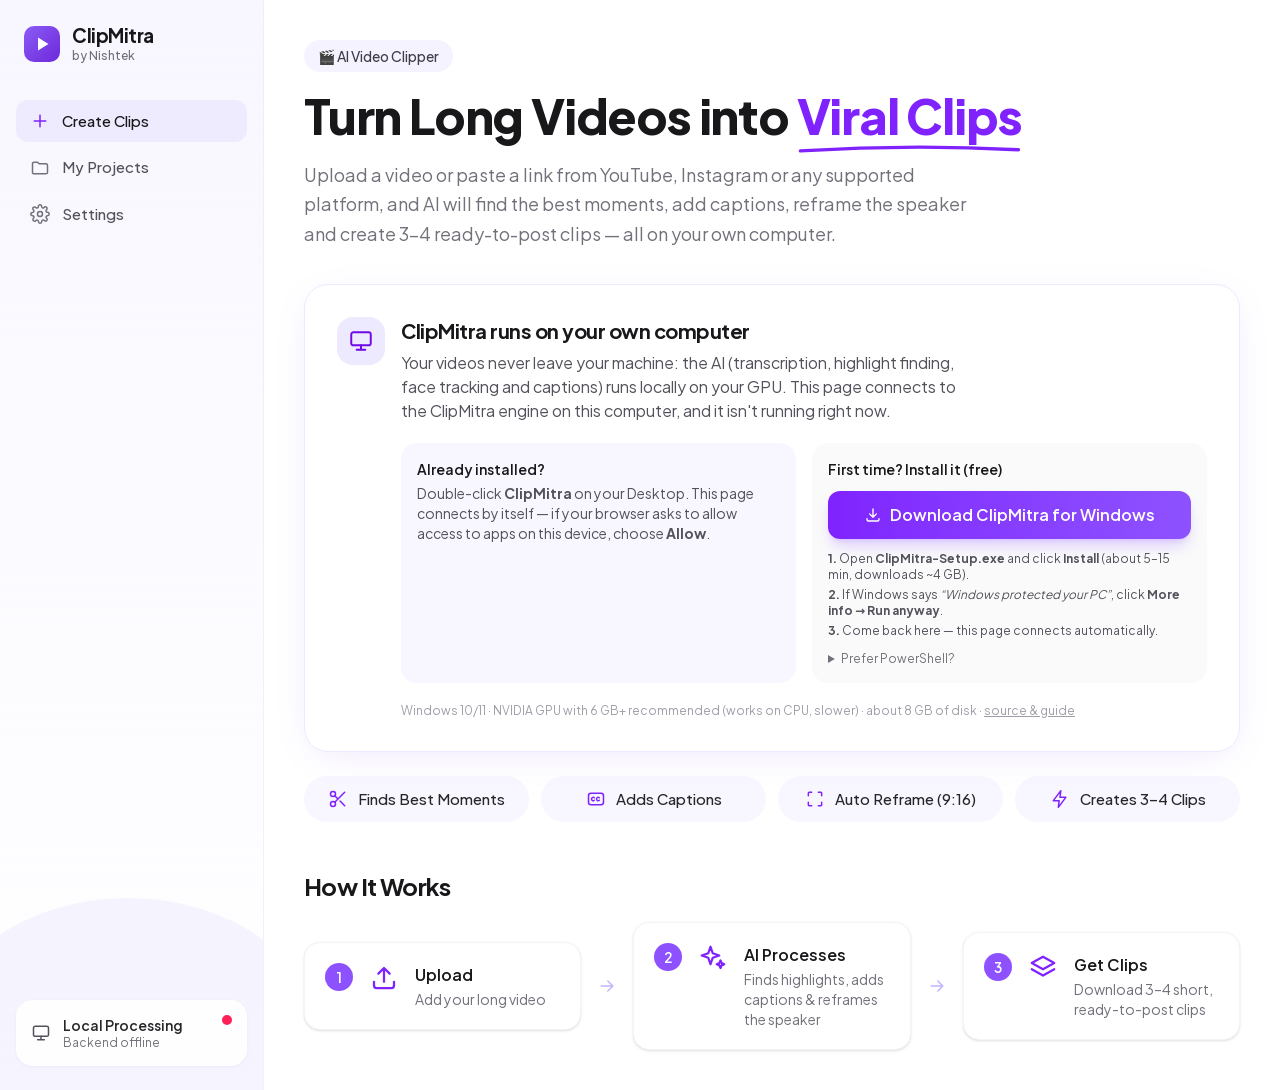
==== commit 4a026b58: "ClipMitra: one-click 'Download for Windows' installer button Co-Authored-By: Claude Opus 5.5 <norepl" ====
--- a/clipmitra/index.html
+++ b/clipmitra/index.html
@@ -1 +1 @@
-<!DOCTYPE html><html lang="en" class="t0mrfW_variable h-full antialiased"><head><meta charSet="utf-8"/><meta name="viewport" content="width=device-width, initial-scale=1"/><link rel="preload" href="/clipmitra/_next/static/media/d8aeca813a9ab546-s.p.18rizl4rsrl42.woff2" as="font" crossorigin="" type="font/woff2"/><link rel="stylesheet" href="/clipmitra/_next/static/chunks/1w3kqnwocrmtd.css" data-precedence="next"/><link rel="preload" as="script" fetchPriority="low" href="/clipmitra/_next/static/chunks/310vm2bl3xxpt.js"/><script src="/clipmitra/_next/static/chunks/1d-3ziz_810o8.js" async=""></script><script src="/clipmitra/_next/static/chunks/39_j1bdzreq0m.js" async=""></script><script src="/clipmitra/_next/static/chunks/40cx9l2g6you_.js" async=""></script><script src="/clipmitra/_next/static/chunks/turbopack-1xj9rfva7eg9h.js" async=""></script><script src="/clipmitra/_next/static/chunks/306wpnjg73nt7.js" async=""></script><script src="/clipmitra/_next/static/chunks/032wt7dpefx_r.js" async=""></script><title>ClipMitra AI</title><meta name="description" content="Turn long videos into short, captioned, vertical clips — locally."/><link rel="icon" href="/clipmitra/favicon.ico?favicon.117ezoe8m31dk.ico" sizes="48x48" type="image/x-icon"/><meta name="next-size-adjust" content=""/><script src="/clipmitra/_next/static/chunks/0cz1d0mv5g_q7.js" noModule=""></script></head><body class="flex min-h-full bg-white text-zinc-900"><div hidden=""><!--$--><!--/$--></div><!--$--><aside class="relative hidden w-[264px] shrink-0 flex-col overflow-hidden border-r border-violet-100/70 bg-gradient-to-b from-violet-50/70 to-white px-4 py-6 md:flex"><a class="mb-9 flex items-center gap-3 px-2" href="/clipmitra/"><svg width="36" height="36" viewBox="0 0 36 36"><defs><linearGradient id="lg" x1="0" y1="0" x2="1" y2="1"><stop offset="0" stop-color="#8b5cf6"></stop><stop offset="1" stop-color="#6d28d9"></stop></linearGradient></defs><rect width="36" height="36" rx="10" fill="url(#lg)"></rect><path d="M14 11.5v13l10.5-6.5z" fill="#fff"></path></svg><div class="leading-tight"><div class="text-[19px] font-bold tracking-tight text-zinc-900">ClipMitra</div><div class="text-xs font-medium text-zinc-500">by Nishtek</div></div></a><nav class="flex flex-col gap-1"><a class="flex items-center gap-3 rounded-xl px-3.5 py-2.5 text-[15px] font-medium transition bg-violet-100/80 text-zinc-900" href="/clipmitra/"><svg width="20" height="20" viewBox="0 0 24 24" fill="none" stroke="currentColor" stroke-width="1.8" stroke-linecap="round" stroke-linejoin="round" class="text-violet-600"><path d="M12 5v14M5 12h14"></path></svg>Create Clips</a><a class="flex items-center gap-3 rounded-xl px-3.5 py-2.5 text-[15px] font-medium transition text-zinc-600 hover:bg-violet-50 hover:text-zinc-900" href="/clipmitra/projects/"><svg width="20" height="20" viewBox="0 0 24 24" fill="none" stroke="currentColor" stroke-width="1.8" stroke-linecap="round" stroke-linejoin="round" class="text-zinc-500"><path d="M3 7a2 2 0 0 1 2-2h4l2 2h8a2 2 0 0 1 2 2v8a2 2 0 0 1-2 2H5a2 2 0 0 1-2-2z"></path></svg>My Projects</a><a class="flex items-center gap-3 rounded-xl px-3.5 py-2.5 text-[15px] font-medium transition text-zinc-600 hover:bg-violet-50 hover:text-zinc-900" href="/clipmitra/settings/"><svg width="20" height="20" viewBox="0 0 24 24" fill="none" stroke="currentColor" stroke-width="1.8" stroke-linecap="round" stroke-linejoin="round" class="text-zinc-500"><circle cx="12" cy="12" r="3"></circle><path d="M19.4 15a1.7 1.7 0 0 0 .3 1.8l.1.1a2 2 0 1 1-2.8 2.8l-.1-.1a1.7 1.7 0 0 0-1.8-.3 1.7 1.7 0 0 0-1 1.5V21a2 2 0 1 1-4 0v-.1a1.7 1.7 0 0 0-1.1-1.5 1.7 1.7 0 0 0-1.8.3l-.1.1a2 2 0 1 1-2.8-2.8l.1-.1a1.7 1.7 0 0 0 .3-1.8 1.7 1.7 0 0 0-1.5-1H3a2 2 0 1 1 0-4h.1a1.7 1.7 0 0 0 1.5-1.1 1.7 1.7 0 0 0-.3-1.8l-.1-.1a2 2 0 1 1 2.8-2.8l.1.1a1.7 1.7 0 0 0 1.8.3H9a1.7 1.7 0 0 0 1-1.5V3a2 2 0 1 1 4 0v.1a1.7 1.7 0 0 0 1 1.5 1.7 1.7 0 0 0 1.8-.3l.1-.1a2 2 0 1 1 2.8 2.8l-.1.1a1.7 1.7 0 0 0-.3 1.8V9a1.7 1.7 0 0 0 1.5 1H21a2 2 0 1 1 0 4h-.1a1.7 1.7 0 0 0-1.5 1z"></path></svg>Settings</a></nav><div class="pointer-events-none absolute -bottom-24 -left-16 h-72 w-96 rounded-[50%] bg-violet-100/50"></div><a class="relative mt-auto flex items-center gap-3 rounded-2xl border border-white bg-white/90 p-3.5 shadow-sm shadow-violet-100" href="/clipmitra/settings/"><svg width="20" height="20" viewBox="0 0 24 24" fill="none" stroke="currentColor" stroke-width="1.8" stroke-linecap="round" stroke-linejoin="round" class="text-zinc-600"><rect x="3" y="4" width="18" height="12" rx="2"></rect><path d="M8 20h8M12 16v4"></path></svg><div class="min-w-0 flex-1"><div class="text-sm font-semibold text-zinc-800">Local Processing</div><div class="truncate text-xs text-zinc-500">Checking…</div></div><span class="h-2.5 w-2.5 self-start rounded-full bg-zinc-300"></span></a></aside><!--/$--><main class="min-w-0 flex-1"><div class="mx-auto w-full max-w-5xl px-6 py-10 lg:px-10"><span class="inline-flex items-center gap-2 rounded-full bg-violet-50 px-3.5 py-1.5 text-sm font-medium text-zinc-700">🎬 AI Video Clipper</span><h1 class="mt-5 text-4xl font-extrabold tracking-tight text-zinc-900 sm:text-5xl">Turn Long Videos into<!-- --> <span class="relative whitespace-nowrap text-violet-600">Viral Clips<svg class="absolute -bottom-2 left-0 w-full" viewBox="0 0 200 10" preserveAspectRatio="none" aria-hidden="true"><path d="M3 7 Q100 1 197 6" stroke="currentColor" stroke-width="3" fill="none" stroke-linecap="round"></path></svg></span></h1><p class="mt-5 max-w-2xl text-lg leading-relaxed text-zinc-500">Upload a video or paste a link from YouTube, Instagram or any supported platform, and AI will find the best moments, add captions, reframe the speaker and create 3–4 ready-to-post clips — all on your own computer.</p><div class="mt-9"><div class="flex min-h-[300px] items-center justify-center gap-3 rounded-3xl border border-violet-100 bg-white/80 text-zinc-500"><svg width="20" height="20" viewBox="0 0 24 24" fill="none" class="animate-spin"><circle cx="12" cy="12" r="9" stroke="currentColor" stroke-opacity=".2" stroke-width="2.5"></circle><path d="M21 12a9 9 0 0 0-9-9" stroke="currentColor" stroke-width="2.5" stroke-linecap="round"></path></svg> Looking for ClipMitra on this computer…</div></div><ul class="mt-6 grid grid-cols-2 gap-3 lg:grid-cols-4"><li class="flex items-center justify-center gap-2.5 rounded-full bg-violet-50/70 px-4 py-3 text-[15px] font-medium text-zinc-800"><svg width="20" height="20" viewBox="0 0 24 24" fill="none" stroke="currentColor" stroke-width="1.8" stroke-linecap="round" stroke-linejoin="round" class="text-violet-600"><circle cx="6" cy="6" r="3"></circle><circle cx="6" cy="18" r="3"></circle><path d="M20 4 8.1 15.9M14.5 14.5 20 20M8.1 8.1 12 12"></path></svg> <!-- -->Finds Best Moments</li><li class="flex items-center justify-center gap-2.5 rounded-full bg-violet-50/70 px-4 py-3 text-[15px] font-medium text-zinc-800"><svg width="20" height="20" viewBox="0 0 24 24" fill="none" stroke="currentColor" stroke-width="1.8" stroke-linecap="round" stroke-linejoin="round" class="text-violet-600"><rect x="3" y="5" width="18" height="14" rx="3"></rect><path d="M10 10.5a2 2 0 1 0 0 3M16 10.5a2 2 0 1 0 0 3"></path></svg> <!-- -->Adds Captions</li><li class="flex items-center justify-center gap-2.5 rounded-full bg-violet-50/70 px-4 py-3 text-[15px] font-medium text-zinc-800"><svg width="20" height="20" viewBox="0 0 24 24" fill="none" stroke="currentColor" stroke-width="1.8" stroke-linecap="round" stroke-linejoin="round" class="text-violet-600"><path d="M4 8V5a1 1 0 0 1 1-1h3M16 4h3a1 1 0 0 1 1 1v3M20 16v3a1 1 0 0 1-1 1h-3M8 20H5a1 1 0 0 1-1-1v-3"></path></svg> <!-- -->Auto Reframe (9:16)</li><li class="flex items-center justify-center gap-2.5 rounded-full bg-violet-50/70 px-4 py-3 text-[15px] font-medium text-zinc-800"><svg width="20" height="20" viewBox="0 0 24 24" fill="none" stroke="currentColor" stroke-width="1.8" stroke-linecap="round" stroke-linejoin="round" class="text-violet-600"><path d="M13 2 4 14h7l-1 8 9-12h-7z"></path></svg> <!-- -->Creates 3–4 Clips</li></ul><h2 class="mt-12 text-2xl font-bold tracking-tight text-zinc-900">How It Works</h2><ol class="mt-5 grid gap-4 md:grid-cols-[1fr_auto_1fr_auto_1fr] md:items-center"><li class="contents"><div class="flex items-start gap-4 rounded-2xl border border-zinc-100 bg-white p-5 shadow-sm"><span class="grid h-7 w-7 shrink-0 place-items-center rounded-full bg-violet-500 text-sm font-semibold text-white">1</span><svg width="30" height="30" viewBox="0 0 24 24" fill="none" stroke="currentColor" stroke-width="1.8" stroke-linecap="round" stroke-linejoin="round" class="shrink-0 text-violet-600"><path d="M12 15V4M7.5 8.5 12 4l4.5 4.5M4 15v3a2 2 0 0 0 2 2h12a2 2 0 0 0 2-2v-3"></path></svg><div><div class="font-semibold text-zinc-900">Upload</div><div class="mt-0.5 text-sm text-zinc-500">Add your long video</div></div></div><svg width="20" height="20" viewBox="0 0 24 24" fill="none" stroke="currentColor" stroke-width="1.8" stroke-linecap="round" stroke-linejoin="round" class="hidden text-violet-300 md:block"><path d="M5 12h14M13 6l6 6-6 6"></path></svg></li><li class="contents"><div class="flex items-start gap-4 rounded-2xl border border-zinc-100 bg-white p-5 shadow-sm"><span class="grid h-7 w-7 shrink-0 place-items-center rounded-full bg-violet-500 text-sm font-semibold text-white">2</span><svg width="30" height="30" viewBox="0 0 24 24" fill="none" stroke="currentColor" stroke-width="1.8" stroke-linecap="round" stroke-linejoin="round" class="shrink-0 text-violet-600"><path d="M10 3 11.8 8.2 17 10l-5.2 1.8L10 17l-1.8-5.2L3 10l5.2-1.8zM18 14l.9 2.1L21 17l-2.1.9L18 20l-.9-2.1L15 17l2.1-.9z"></path></svg><div><div class="font-semibold text-zinc-900">AI Processes</div><div class="mt-0.5 text-sm text-zinc-500">Finds highlights, adds captions &amp; reframes the speaker</div></div></div><svg width="20" height="20" viewBox="0 0 24 24" fill="none" stroke="currentColor" stroke-width="1.8" stroke-linecap="round" stroke-linejoin="round" class="hidden text-violet-300 md:block"><path d="M5 12h14M13 6l6 6-6 6"></path></svg></li><li class="contents"><div class="flex items-start gap-4 rounded-2xl border border-zinc-100 bg-white p-5 shadow-sm"><span class="grid h-7 w-7 shrink-0 place-items-center rounded-full bg-violet-500 text-sm font-semibold text-white">3</span><svg width="30" height="30" viewBox="0 0 24 24" fill="none" stroke="currentColor" stroke-width="1.8" stroke-linecap="round" stroke-linejoin="round" class="shrink-0 text-violet-600"><path d="m12 3 9 5-9 5-9-5z"></path><path d="m3 13 9 5 9-5"></path></svg><div><div class="font-semibold text-zinc-900">Get Clips</div><div class="mt-0.5 text-sm text-zinc-500">Download 3–4 short, ready-to-post clips</div></div></div></li></ol></div><!--$--><!--/$--></main><script id="_R_">(globalThis["TURBOPACK"] || (globalThis["TURBOPACK"] = [])).push({"otherChunks":["static/chunks/310vm2bl3xxpt.js","static/chunks/1d-3ziz_810o8.js","static/chunks/39_j1bdzreq0m.js","static/chunks/40cx9l2g6you_.js"],"runtimeModuleIds":[94553]});</script><script src="/clipmitra/_next/static/chunks/310vm2bl3xxpt.js" async=""></script><script>(self.__next_f=self.__next_f||[]).push([0])</script><script>self.__next_f.push([1,"1:\"$Sreact.fragment\"\n2:\"$Sreact.suspense\"\n3:\"/clipmitra/_next/static/chunks/306wpnjg73nt7.js\"\n4:I[87771,[\"$3\"],\"Sidebar\"]\n5:I[39756,[\"$3\"],\"default\"]\n6:I[37457,[\"$3\"],\"default\"]\n8:\"/clipmitra/_next/static/chunks/032wt7dpefx_r.js\"\n9:I[86349,[\"$3\",\"$8\"],\"EngineGate\"]\na:I[71922,[\"$3\",\"$8\"],\"UploadCard\"]\n11:\"ViewportBoundary\"\n12:I[97367,[\"$3\"],\"$11\"]\n14:\"MetadataBoundary\"\n15:I[97367,[\"$3\"],\"$14\"]\n17:I[68027,[\"$3\"],\"default\",1]\n:HL[\"/clipmitra/_next/static/chunks/1w3kqnwocrmtd.css\",\"style\"]\n:HL[\"/clipmitra/_next/static/media/d8aeca813a9ab546-s.p.18rizl4rsrl42.woff2\",\"font\",{\"crossOrigin\":\"\",\"type\":\"font/woff2\"}]\n7:[[\"children\",{\"s\":\"__PAGE__\",\"h\":512,\"d\":{\"r\":[\"$\",\"$1\",\"c\",{\"children\":[[\"$\",\"div\",null,{\"className\":\"mx-auto w-full max-w-5xl px-6 py-10 lg:px-10\",\"children\":[[\"$\",\"span\",null,{\"className\":\"inline-flex items-center gap-2 rounded-full bg-violet-50 px-3.5 py-1.5 text-sm font-medium text-zinc-700\",\"children\":\"🎬 AI Video Clipper\"}],[\"$\",\"h1\",null,{\"className\":\"mt-5 text-4xl font-extrabold tracking-tight text-zinc-900 sm:text-5xl\",\"children\":[\"Turn Long Videos into\",\" \",[\"$\",\"span\",null,{\"className\":\"relative whitespace-nowrap text-violet-600\",\"children\":[\"Viral Clips\",[\"$\",\"svg\",null,{\"className\":\"absolute -bottom-2 left-0 w-full\",\"viewBox\":\"0 0 200 10\",\"preserveAspectRatio\":\"none\",\"aria-hidden\":true,\"children\":[\"$\",\"path\",null,{\"d\":\"M3 7 Q100 1 197 6\",\"stroke\":\"currentColor\",\"strokeWidth\":\"3\",\"fill\":\"none\",\"strokeLinecap\":\"round\"}]}]]}]]}],[\"$\",\"p\",null,{\"className\":\"mt-5 max-w-2xl text-lg leading-relaxed text-zinc-500\",\"children\":\"Upload a video or paste a link from YouTube, Instagram or any supported platform, and AI will find the best moments, add captions, reframe the speaker and create 3–4 ready-to-post clips — all on your own computer.\"}],[\"$\",\"div\",null,{\"className\":\"mt-9\",\"children\":[\"$\",\"$L9\",null,{\"children\":[\"$\",\"$La\",null,{}]}]}],[\"$\",\"ul\",null,{\"className\":\"mt-6 grid grid-cols-2 gap-3 lg:grid-cols-4\",\"children\":[[\"$\",\"li\",\"Finds Best Moments\",{\"className\":\"flex items-center justify-center gap-2.5 rounded-full bg-violet-50/70 px-4 py-3 text-[15px] font-medium text-zinc-800\",\"children\":[[\"$\",\"svg\",null,{\"width\":20,\"height\":20,\"viewBox\":\"0 0 24 24\",\"fill\":\"none\",\"stroke\":\"currentColor\",\"strokeWidth\":1.8,\"strokeLinecap\":\"round\",\"strokeLinejoin\":\"round\",\"className\":\"text-violet-600\",\"children\":[[\"$\",\"circle\",null,{\"cx\":\"6\",\"cy\":\"6\",\"r\":\"3\"}],[\"$\",\"circle\",null,{\"cx\":\"6\",\"cy\":\"18\",\"r\":\"3\"}],[\"$\",\"path\",null,{\"d\":\"M20 4 8.1 15.9M14.5 14.5 20 20M8.1 8.1 12 12\"}]]}],\" \",\"Finds Best Moments\"]}],[\"$\",\"li\",\"Adds Captions\",{\"className\":\"flex items-center justify-center gap-2.5 rounded-full bg-violet-50/70 px-4 py-3 text-[15px] font-medium text-zinc-800\",\"children\":[[\"$\",\"svg\",null,{\"width\":20,\"height\":20,\"viewBox\":\"0 0 24 24\",\"fill\":\"none\",\"stroke\":\"currentColor\",\"strokeWidth\":1.8,\"strokeLinecap\":\"round\",\"strokeLinejoin\":\"round\",\"className\":\"text-violet-600\",\"children\":[[\"$\",\"rect\",null,{\"x\":\"3\",\"y\":\"5\",\"width\":\"18\",\"height\":\"14\",\"rx\":\"3\"}],[\"$\",\"path\",null,{\"d\":\"M10 10.5a2 2 0 1 0 0 3M16 10.5a2 2 0 1 0 0 3\"}]]}],\" \",\"Adds Captions\"]}],\"$Lb\",\"$Lc\"]}],\"$Ld\",\"$Le\"]}],[\"$Lf\"],\"$L10\"]}],\"p\":false,\"v\":null}}]]\n0:{\"P\":null,\"c\":[\"\",\"\"],\"q\":\"\",\"i\":false,\"t\":{\"t\":{\"s\":\"\",\"h\":528,\"d\":{\"r\":[\"$\",\"$1\",\"c\",{\"children\":[[[\"$\",\"link\",\"0\",{\"rel\":\"stylesheet\",\"href\":\"/clipmitra/_next/static/chunks/1w3kqnwocrmtd.css\",\"precedence\":\"next\",\"crossOrigin\":\"$undefined\",\"nonce\":\"$undefined\"}],[\"$\",\"script\",\"script-0\",{\"src\":\"/clipmitra/_next/static/chunks/306wpnjg73nt7.js\",\"async\":true,\"nonce\":\"$undefined\"}]],[\"$\",\"html\",null,{\"lang\":\"en\",\"className\":\"t0mrfW_variable h-full antialiased\",\"children\":[\"$\",\"body\",null,{\"className\":\"flex min-h-full bg-white text-zinc-900\",\"children\":[[\"$\",\"$2\",null,{\"fallback\":[\"$\",\"div\",null,{\"className\":\"hidden w-[264px] shrink-0 md:block\"}],\"children\":[\"$\",\"$L4\",null,{}]}],[\"$\",\"main\",null,{\"className\":\"min-w-0 flex-1\",\"children\":[\"$\",\"$L5\",null,{\"parallelRouterKey\":\"children\",\"error\":\"$undefined\",\"errorStyles\":\"$undefined\",\"errorScripts\":\"$undefined\",\"template\":[\"$\",\"$L6\",null,{}],\"templateStyles\":\"$undefined\",\"templateScripts\":\"$undefined\",\"notFound\":[[[\"$\",\"title\",null,{\"children\":\"404: This page could not be found.\"}],[\"$\",\"div\",null,{\"style\":{\"fontFamily\":\"system-ui,\\\"Segoe UI\\\",Roboto,Helvetica,Arial,sans-serif,\\\"Apple Color Emoji\\\",\\\"Segoe UI Emoji\\\"\",\"height\":\"100vh\",\"textAlign\":\"center\",\"display\":\"flex\",\"flexDirection\":\"column\",\"alignItems\":\"center\",\"justifyContent\":\"center\"},\"children\":[\"$\",\"div\",null,{\"children\":[[\"$\",\"style\",null,{\"dangerouslySetInnerHTML\":{\"__html\":\"body{color:#000;background:#fff;margin:0}.next-error-h1{border-right:1px solid rgba(0,0,0,.3)}@media (prefers-color-scheme:dark){body{color:#fff;background:#000}.next-error-h1{border-right:1px solid rgba(255,255,255,.3)}}\"}}],[\"$\",\"h1\",null,{\"className\":\"next-error-h1\",\"style\":{\"display\":\"inline-block\",\"margin\":\"0 20px 0 0\",\"padding\":\"0 23px 0 0\",\"fontSize\":24,\"fontWeight\":500,\"verticalAlign\":\"top\",\"lineHeight\":\"49px\"},\"children\":404}],[\"$\",\"div\",null,{\"style\":{\"display\":\"inline-block\"},\"children\":[\"$\",\"h2\",null,{\"style\":{\"fontSize\":14,\"fontWeight\":400,\"lineHeight\":\"49px\",\"margin\":0},\"children\":\"This page could not be found.\"}]}]]}]}]],[]],\"forbidden\":\"$undefined\",\"unauthorized\":\"$undefined\"}]}]]}]}]]}],\"p\":false,\"v\":null},\"c\":\"$Q7\"},\"h\":{\"r\":[\"$\",\"$1\",\"h\",{\"children\":[null,[\"$\",\"$L12\",null,{\"children\":\"$L13\"}],[\"$\",\"$L15\",null,{\"children\":[[\"$\",\"div\",null,{\"hidden\":true,\"children\":[\"$\",\"$2\",null,{\"name\":\"Next.Metadata\",\"children\":\"$L16\"}]}],null]}],[\"$\",\"meta\",null,{\"name\":\"next-size-adjust\",\"content\":\"\"}]]}],\"p\":false,\"v\":null}},\"m\":\"$undefined\",\"G\":[\"$17\",[[\"$\",\"link\",\"0\",{\"rel\":\"stylesheet\",\"href\":\"/clipmitra/_next/static/chunks/1w3kqnwocrmtd.css\",\"precedence\":\"next\",\"crossOrigin\":\"$undefined\",\"nonce\":\"$undefined\"}]]],\"S\":true,\"r\":\"$undefined\",\"s\":\"$undefined\",\"a\":\"$undefined\",\"l\":\"$undefined\",\"p\":\"$undefined\",\"d\":\"$undefined\",\"b\":\"tGqZZiLZcoysg9K-tbZL1\"}\n18:I[97367,[\"$3\"],\"OutletBoundary\"]\nb:[\"$\",\"li\",\"Auto Reframe (9:16)\",{\"className\":\"flex items-center justify-center gap-2.5 rounded-full bg-violet-50/70 px-4 py-3 text-[15px] font-medium text-zinc-800\",\"children\":[[\"$\",\"svg\",null,{\"width\":20,\"height\":20,\"viewBox\":\"0 0 24 24\",\"fill\":\"none\",\"stroke\":\"currentColor\",\"strokeWidth\":1.8,\"strokeLinecap\":\"round\",\"strokeLinejoin\":\"round\",\"className\":\"text-violet-600\",\"children\":[\"$\",\"path\",null,{\"d\":\"M4 8V5a1 1 0 0 1 1-1h3M16 4h3a1 1 0 0 1 1 1v3M20 16v3a1 1 0 0 1-1 1h-3M8 20H5a1 1 0 0 1-1-1v-3\"}]}],\" \",\"Auto Reframe (9:16)\"]}]\nc:[\"$\",\"li\",\"Creates 3–4 Clips\",{\"className\":\"flex items-center justify-center gap-2.5 rounded-full bg-violet-50/70 px-4 py-3 text-[15px] font-medium text-zinc-800\",\"children\":[[\"$\",\"svg\",null,{\"width\":20,\"height\":20,\"viewBox\":\"0 0 24 24\",\"fill\":\"none\",\"stroke\":\"currentColor\",\"strokeWidth\":1.8,\"strokeLinecap\":\"round\",\"strokeLinejoin\":\"round\",\"className\":\"text-violet-600\",\"children\":[\"$\",\"path\",null,{\"d\":\"M13 2 4 14h7l-1 8 9-12h-7z\"}]}],\" \",\"Creates 3–4 Clips\"]}]\nd:[\"$\",\"h2\",null,{\"className\":\"mt-12 text-2xl font-bold tracking-tight text-zinc-900\",\"children\":\"How It Works\"}]\ne:[\"$\",\"ol\",null,{\"className\":\"mt-5 grid gap-4 md:grid-cols-[1fr_auto_1fr_auto_1fr] md:items-center\",\"children\":[[\"$\",\"li\",\"Upload\",{\"className\":\"contents\",\"children\":[[\"$\",\"div\",null,{\"className\":\"flex items-start gap-4 rounded-2xl border border-zinc-100 bg-white p-5 shadow-sm\",\"children\":[[\"$\",\"span\",null,{\"className\":\"grid h-7 w-7 shrink-0 place-items-center rounded-full bg-violet-500 text-sm font-semibold text-white\",\"children\":1}],[\"$\",\"svg\",null,{\"width\":30,\"height\":30,\"viewBox\":\"0 0 24 24\",\"fill\":\"none\",\"stroke\":\"currentColor\",\"strokeWidth\":1.8,\"strokeLinecap\":\"round\",\"strokeLinejoin\":\"round\",\"className\":\"shrink-0 text-violet-600\",\"children\":[\"$\",\"path\",null,{\"d\":\"M12 15V4M7.5 8.5 12 4l4.5 4.5M4 15v3a2 2 0 0 0 2 2h12a2 2 0 0 0 2-2v-3\"}]}],[\"$\",\"div\",null,{\"children\":[[\"$\",\"div\",null,{\"className\":\"font-semibold text-zinc-900\",\"children\":\"Upload\"}],[\"$\",\"div\",null,{\"className\":\"mt-0.5 text-sm text-zinc-500\",\"children\":\"Add your long video\"}]]}]]}],[\"$\",\"svg\",null,{\"width\":20,\"height\":20,\"viewBox\":\"0 0 24 24\",\"fill\":\"none\",\"stroke\":\"currentColor\",\"strokeWidth\":1.8,\"strokeLinecap\":\"round\",\"strokeLinejoin\":\"round\",\"className\":\"hidden text-violet-300 md:block\",\"children\":[\"$\",\"path\",null,{\"d\":\"M5 12h14M13 6l6 6-6 6\"}]}]]}],[\"$\",\"li\",\"AI Processes\",{\"className\":\"contents\",\"children\":[[\"$\",\"div\",null,{\"className\":\"flex items-start gap-4 rounded-2xl border border-zinc-100 bg-white p-5 shadow-sm\",\"children\":[[\"$\",\"span\",null,{\"className\":\"grid h-7 w-7 shrink-0 place-items-center rounded-full bg-violet-500 text-sm font-semibold text-white\",\"children\":2}],[\"$\",\"svg\",null,{\"width\":30,\"height\":30,\"viewBox\":\"0 0 24 24\",\"fill\":\"none\",\"stroke\":\"currentColor\",\"strokeWidth\":1.8,\"strokeLinecap\":\"round\",\"strokeLinejoin\":\"round\",\"className\":\"shrink-0 text-violet-600\",\"children\":[\"$\",\"path\",null,{\"d\":\"M10 3 11.8 8.2 17 10l-5.2 1.8L10 17l-1.8-5.2L3 10l5.2-1.8zM18 14l.9 2.1L21 17l-2.1.9L18 20l-.9-2.1L15 17l2.1-.9z\"}]}],[\"$\",\"div\",null,{\"children\":[[\"$\",\"div\",null,{\"className\":\"font-semibold text-zinc-900\",\"children\":\"AI Processes\"}],[\"$\",\"div\",null,{\"className\":\"mt-0.5 text-sm text-zinc-500\",\"children\":\"Finds highlights, adds captions \u0026 reframes the speaker\"}]]}]]}],[\"$\",\"svg\",null,{\"width\":20,\"height\":20,\"viewBox\":\"0 0 24 24\",\"fill\":\"none\",\"stroke\":\"currentColor\",\"strokeWidth\":1.8,\"strokeLinecap\":\"round\",\"strokeLinejoin\":\"round\",\"className\":\"hidden text-violet-300 md:block\",\"children\":[\"$\",\"path\",null,{\"d\":\"M5 12h14M13 6l6 6-6 6\"}]}]]}],[\"$\",\"li\",\"Get Clips\",{\"className\":\"contents\",\"children\":[[\"$\",\"div\",null,{\"className\":\"flex items-start gap-4 rounded-2xl border border-zinc-100 bg-white p-5 shadow-sm\",\"children\":[[\"$\",\"span\",null,{\"className\":\"grid h-7 w-7 shrink-0 place-items-center rounded-full bg-violet-500 text-sm font-semibold text-white\",\"children\":3}],[\"$\",\"svg\",null,{\"width\":30,\"height\":30,\"viewBox\":\"0 0 24 24\",\"fill\":\"none\",\"stroke\":\"currentColor\",\"strokeWidth\":1.8,\"strokeLinecap\":\"round\",\"strokeLinejoin\":\"round\",\"className\":\"shrink-0 text-violet-600\",\"children\":[[\"$\",\"path\",null,{\"d\":\"m12 3 9 5-9 5-9-5z\"}],[\"$\",\"path\",null,{\"d\":\"m3 13 9 5 9-5\"}]]}],[\"$\",\"div\",null,{\"children\":[[\"$\",\"div\",null,{\"className\":\"font-semibold text-zinc-900\",\"children\":\"Get Clips\"}],[\"$\",\"div\",null,{\"className\":\"mt-0.5 text-sm text-zinc-500\",\"children\":\"Download 3–4 short, ready-to-post clips\"}]]}]]}],false]}]]}]\nf:[\"$\",\"script\",\"script-0\",{\"src\":\"/clipmitra/_next/static/chunks/032wt7dpefx_r.js\",\"async\":true,\"nonce\":\"$undefined\"}]\n10:[\"$\",\"$L18\",null,{\"children\":[\"$\",\"$2\",null,{\"name\":\"Next.MetadataOutlet\",\"children\":\"$@19\"}]}]\n13:[[\"$\",\"meta\",\"0\",{\"charSet\":\"utf-8\"}],[\"$\",\"meta\",\"1\",{\"name\":\"viewport\",\"content\":\"width=device-width, initial-scale=1\"}]]\n1a:I[27201,[\"$3\"],\"IconMark\"]\n16:[[\"$\",\"title\",\"0\",{\"children\":\"ClipMitra AI\"}],[\"$\",\"meta\",\"1\",{\"name\":\"description\",\"content\":\"Turn long videos into short, captioned, vertical clips — locally.\"}],[\"$\",\"link\",\"2\",{\"rel\":\"icon\",\"href\":\"/clipmitra/favicon.ico?favicon.117ezoe8m31dk.ico\",\"sizes\":\"48x48\",\"type\":\"image/x-icon\"}],[\"$\",\"$L1a\",\"3\",{}]]\n19:null\n"])</script></body></html>+<!DOCTYPE html><html lang="en" class="t0mrfW_variable h-full antialiased"><head><meta charSet="utf-8"/><meta name="viewport" content="width=device-width, initial-scale=1"/><link rel="preload" href="/clipmitra/_next/static/media/d8aeca813a9ab546-s.p.18rizl4rsrl42.woff2" as="font" crossorigin="" type="font/woff2"/><link rel="stylesheet" href="/clipmitra/_next/static/chunks/1w3kqnwocrmtd.css" data-precedence="next"/><link rel="preload" as="script" fetchPriority="low" href="/clipmitra/_next/static/chunks/310vm2bl3xxpt.js"/><script src="/clipmitra/_next/static/chunks/1d-3ziz_810o8.js" async=""></script><script src="/clipmitra/_next/static/chunks/39_j1bdzreq0m.js" async=""></script><script src="/clipmitra/_next/static/chunks/40cx9l2g6you_.js" async=""></script><script src="/clipmitra/_next/static/chunks/turbopack-1xj9rfva7eg9h.js" async=""></script><script src="/clipmitra/_next/static/chunks/306wpnjg73nt7.js" async=""></script><script src="/clipmitra/_next/static/chunks/0r867ooppla2m.js" async=""></script><title>ClipMitra AI</title><meta name="description" content="Turn long videos into short, captioned, vertical clips — locally."/><link rel="icon" href="/clipmitra/favicon.ico?favicon.117ezoe8m31dk.ico" sizes="48x48" type="image/x-icon"/><meta name="next-size-adjust" content=""/><script src="/clipmitra/_next/static/chunks/0cz1d0mv5g_q7.js" noModule=""></script></head><body class="flex min-h-full bg-white text-zinc-900"><div hidden=""><!--$--><!--/$--></div><!--$--><aside class="relative hidden w-[264px] shrink-0 flex-col overflow-hidden border-r border-violet-100/70 bg-gradient-to-b from-violet-50/70 to-white px-4 py-6 md:flex"><a class="mb-9 flex items-center gap-3 px-2" href="/clipmitra/"><svg width="36" height="36" viewBox="0 0 36 36"><defs><linearGradient id="lg" x1="0" y1="0" x2="1" y2="1"><stop offset="0" stop-color="#8b5cf6"></stop><stop offset="1" stop-color="#6d28d9"></stop></linearGradient></defs><rect width="36" height="36" rx="10" fill="url(#lg)"></rect><path d="M14 11.5v13l10.5-6.5z" fill="#fff"></path></svg><div class="leading-tight"><div class="text-[19px] font-bold tracking-tight text-zinc-900">ClipMitra</div><div class="text-xs font-medium text-zinc-500">by Nishtek</div></div></a><nav class="flex flex-col gap-1"><a class="flex items-center gap-3 rounded-xl px-3.5 py-2.5 text-[15px] font-medium transition bg-violet-100/80 text-zinc-900" href="/clipmitra/"><svg width="20" height="20" viewBox="0 0 24 24" fill="none" stroke="currentColor" stroke-width="1.8" stroke-linecap="round" stroke-linejoin="round" class="text-violet-600"><path d="M12 5v14M5 12h14"></path></svg>Create Clips</a><a class="flex items-center gap-3 rounded-xl px-3.5 py-2.5 text-[15px] font-medium transition text-zinc-600 hover:bg-violet-50 hover:text-zinc-900" href="/clipmitra/projects/"><svg width="20" height="20" viewBox="0 0 24 24" fill="none" stroke="currentColor" stroke-width="1.8" stroke-linecap="round" stroke-linejoin="round" class="text-zinc-500"><path d="M3 7a2 2 0 0 1 2-2h4l2 2h8a2 2 0 0 1 2 2v8a2 2 0 0 1-2 2H5a2 2 0 0 1-2-2z"></path></svg>My Projects</a><a class="flex items-center gap-3 rounded-xl px-3.5 py-2.5 text-[15px] font-medium transition text-zinc-600 hover:bg-violet-50 hover:text-zinc-900" href="/clipmitra/settings/"><svg width="20" height="20" viewBox="0 0 24 24" fill="none" stroke="currentColor" stroke-width="1.8" stroke-linecap="round" stroke-linejoin="round" class="text-zinc-500"><circle cx="12" cy="12" r="3"></circle><path d="M19.4 15a1.7 1.7 0 0 0 .3 1.8l.1.1a2 2 0 1 1-2.8 2.8l-.1-.1a1.7 1.7 0 0 0-1.8-.3 1.7 1.7 0 0 0-1 1.5V21a2 2 0 1 1-4 0v-.1a1.7 1.7 0 0 0-1.1-1.5 1.7 1.7 0 0 0-1.8.3l-.1.1a2 2 0 1 1-2.8-2.8l.1-.1a1.7 1.7 0 0 0 .3-1.8 1.7 1.7 0 0 0-1.5-1H3a2 2 0 1 1 0-4h.1a1.7 1.7 0 0 0 1.5-1.1 1.7 1.7 0 0 0-.3-1.8l-.1-.1a2 2 0 1 1 2.8-2.8l.1.1a1.7 1.7 0 0 0 1.8.3H9a1.7 1.7 0 0 0 1-1.5V3a2 2 0 1 1 4 0v.1a1.7 1.7 0 0 0 1 1.5 1.7 1.7 0 0 0 1.8-.3l.1-.1a2 2 0 1 1 2.8 2.8l-.1.1a1.7 1.7 0 0 0-.3 1.8V9a1.7 1.7 0 0 0 1.5 1H21a2 2 0 1 1 0 4h-.1a1.7 1.7 0 0 0-1.5 1z"></path></svg>Settings</a></nav><div class="pointer-events-none absolute -bottom-24 -left-16 h-72 w-96 rounded-[50%] bg-violet-100/50"></div><a class="relative mt-auto flex items-center gap-3 rounded-2xl border border-white bg-white/90 p-3.5 shadow-sm shadow-violet-100" href="/clipmitra/settings/"><svg width="20" height="20" viewBox="0 0 24 24" fill="none" stroke="currentColor" stroke-width="1.8" stroke-linecap="round" stroke-linejoin="round" class="text-zinc-600"><rect x="3" y="4" width="18" height="12" rx="2"></rect><path d="M8 20h8M12 16v4"></path></svg><div class="min-w-0 flex-1"><div class="text-sm font-semibold text-zinc-800">Local Processing</div><div class="truncate text-xs text-zinc-500">Checking…</div></div><span class="h-2.5 w-2.5 self-start rounded-full bg-zinc-300"></span></a></aside><!--/$--><main class="min-w-0 flex-1"><div class="mx-auto w-full max-w-5xl px-6 py-10 lg:px-10"><span class="inline-flex items-center gap-2 rounded-full bg-violet-50 px-3.5 py-1.5 text-sm font-medium text-zinc-700">🎬 AI Video Clipper</span><h1 class="mt-5 text-4xl font-extrabold tracking-tight text-zinc-900 sm:text-5xl">Turn Long Videos into<!-- --> <span class="relative whitespace-nowrap text-violet-600">Viral Clips<svg class="absolute -bottom-2 left-0 w-full" viewBox="0 0 200 10" preserveAspectRatio="none" aria-hidden="true"><path d="M3 7 Q100 1 197 6" stroke="currentColor" stroke-width="3" fill="none" stroke-linecap="round"></path></svg></span></h1><p class="mt-5 max-w-2xl text-lg leading-relaxed text-zinc-500">Upload a video or paste a link from YouTube, Instagram or any supported platform, and AI will find the best moments, add captions, reframe the speaker and create 3–4 ready-to-post clips — all on your own computer.</p><div class="mt-9"><div class="flex min-h-[300px] items-center justify-center gap-3 rounded-3xl border border-violet-100 bg-white/80 text-zinc-500"><svg width="20" height="20" viewBox="0 0 24 24" fill="none" class="animate-spin"><circle cx="12" cy="12" r="9" stroke="currentColor" stroke-opacity=".2" stroke-width="2.5"></circle><path d="M21 12a9 9 0 0 0-9-9" stroke="currentColor" stroke-width="2.5" stroke-linecap="round"></path></svg> Looking for ClipMitra on this computer…</div></div><ul class="mt-6 grid grid-cols-2 gap-3 lg:grid-cols-4"><li class="flex items-center justify-center gap-2.5 rounded-full bg-violet-50/70 px-4 py-3 text-[15px] font-medium text-zinc-800"><svg width="20" height="20" viewBox="0 0 24 24" fill="none" stroke="currentColor" stroke-width="1.8" stroke-linecap="round" stroke-linejoin="round" class="text-violet-600"><circle cx="6" cy="6" r="3"></circle><circle cx="6" cy="18" r="3"></circle><path d="M20 4 8.1 15.9M14.5 14.5 20 20M8.1 8.1 12 12"></path></svg> <!-- -->Finds Best Moments</li><li class="flex items-center justify-center gap-2.5 rounded-full bg-violet-50/70 px-4 py-3 text-[15px] font-medium text-zinc-800"><svg width="20" height="20" viewBox="0 0 24 24" fill="none" stroke="currentColor" stroke-width="1.8" stroke-linecap="round" stroke-linejoin="round" class="text-violet-600"><rect x="3" y="5" width="18" height="14" rx="3"></rect><path d="M10 10.5a2 2 0 1 0 0 3M16 10.5a2 2 0 1 0 0 3"></path></svg> <!-- -->Adds Captions</li><li class="flex items-center justify-center gap-2.5 rounded-full bg-violet-50/70 px-4 py-3 text-[15px] font-medium text-zinc-800"><svg width="20" height="20" viewBox="0 0 24 24" fill="none" stroke="currentColor" stroke-width="1.8" stroke-linecap="round" stroke-linejoin="round" class="text-violet-600"><path d="M4 8V5a1 1 0 0 1 1-1h3M16 4h3a1 1 0 0 1 1 1v3M20 16v3a1 1 0 0 1-1 1h-3M8 20H5a1 1 0 0 1-1-1v-3"></path></svg> <!-- -->Auto Reframe (9:16)</li><li class="flex items-center justify-center gap-2.5 rounded-full bg-violet-50/70 px-4 py-3 text-[15px] font-medium text-zinc-800"><svg width="20" height="20" viewBox="0 0 24 24" fill="none" stroke="currentColor" stroke-width="1.8" stroke-linecap="round" stroke-linejoin="round" class="text-violet-600"><path d="M13 2 4 14h7l-1 8 9-12h-7z"></path></svg> <!-- -->Creates 3–4 Clips</li></ul><h2 class="mt-12 text-2xl font-bold tracking-tight text-zinc-900">How It Works</h2><ol class="mt-5 grid gap-4 md:grid-cols-[1fr_auto_1fr_auto_1fr] md:items-center"><li class="contents"><div class="flex items-start gap-4 rounded-2xl border border-zinc-100 bg-white p-5 shadow-sm"><span class="grid h-7 w-7 shrink-0 place-items-center rounded-full bg-violet-500 text-sm font-semibold text-white">1</span><svg width="30" height="30" viewBox="0 0 24 24" fill="none" stroke="currentColor" stroke-width="1.8" stroke-linecap="round" stroke-linejoin="round" class="shrink-0 text-violet-600"><path d="M12 15V4M7.5 8.5 12 4l4.5 4.5M4 15v3a2 2 0 0 0 2 2h12a2 2 0 0 0 2-2v-3"></path></svg><div><div class="font-semibold text-zinc-900">Upload</div><div class="mt-0.5 text-sm text-zinc-500">Add your long video</div></div></div><svg width="20" height="20" viewBox="0 0 24 24" fill="none" stroke="currentColor" stroke-width="1.8" stroke-linecap="round" stroke-linejoin="round" class="hidden text-violet-300 md:block"><path d="M5 12h14M13 6l6 6-6 6"></path></svg></li><li class="contents"><div class="flex items-start gap-4 rounded-2xl border border-zinc-100 bg-white p-5 shadow-sm"><span class="grid h-7 w-7 shrink-0 place-items-center rounded-full bg-violet-500 text-sm font-semibold text-white">2</span><svg width="30" height="30" viewBox="0 0 24 24" fill="none" stroke="currentColor" stroke-width="1.8" stroke-linecap="round" stroke-linejoin="round" class="shrink-0 text-violet-600"><path d="M10 3 11.8 8.2 17 10l-5.2 1.8L10 17l-1.8-5.2L3 10l5.2-1.8zM18 14l.9 2.1L21 17l-2.1.9L18 20l-.9-2.1L15 17l2.1-.9z"></path></svg><div><div class="font-semibold text-zinc-900">AI Processes</div><div class="mt-0.5 text-sm text-zinc-500">Finds highlights, adds captions &amp; reframes the speaker</div></div></div><svg width="20" height="20" viewBox="0 0 24 24" fill="none" stroke="currentColor" stroke-width="1.8" stroke-linecap="round" stroke-linejoin="round" class="hidden text-violet-300 md:block"><path d="M5 12h14M13 6l6 6-6 6"></path></svg></li><li class="contents"><div class="flex items-start gap-4 rounded-2xl border border-zinc-100 bg-white p-5 shadow-sm"><span class="grid h-7 w-7 shrink-0 place-items-center rounded-full bg-violet-500 text-sm font-semibold text-white">3</span><svg width="30" height="30" viewBox="0 0 24 24" fill="none" stroke="currentColor" stroke-width="1.8" stroke-linecap="round" stroke-linejoin="round" class="shrink-0 text-violet-600"><path d="m12 3 9 5-9 5-9-5z"></path><path d="m3 13 9 5 9-5"></path></svg><div><div class="font-semibold text-zinc-900">Get Clips</div><div class="mt-0.5 text-sm text-zinc-500">Download 3–4 short, ready-to-post clips</div></div></div></li></ol></div><!--$--><!--/$--></main><script id="_R_">(globalThis["TURBOPACK"] || (globalThis["TURBOPACK"] = [])).push({"otherChunks":["static/chunks/310vm2bl3xxpt.js","static/chunks/1d-3ziz_810o8.js","static/chunks/39_j1bdzreq0m.js","static/chunks/40cx9l2g6you_.js"],"runtimeModuleIds":[94553]});</script><script src="/clipmitra/_next/static/chunks/310vm2bl3xxpt.js" async=""></script><script>(self.__next_f=self.__next_f||[]).push([0])</script><script>self.__next_f.push([1,"1:\"$Sreact.fragment\"\n2:\"$Sreact.suspense\"\n3:\"/clipmitra/_next/static/chunks/306wpnjg73nt7.js\"\n4:I[87771,[\"$3\"],\"Sidebar\"]\n5:I[39756,[\"$3\"],\"default\"]\n6:I[37457,[\"$3\"],\"default\"]\n8:\"/clipmitra/_next/static/chunks/0r867ooppla2m.js\"\n9:I[86349,[\"$3\",\"$8\"],\"EngineGate\"]\na:I[71922,[\"$3\",\"$8\"],\"UploadCard\"]\n11:\"ViewportBoundary\"\n12:I[97367,[\"$3\"],\"$11\"]\n14:\"MetadataBoundary\"\n15:I[97367,[\"$3\"],\"$14\"]\n17:I[68027,[\"$3\"],\"default\",1]\n:HL[\"/clipmitra/_next/static/chunks/1w3kqnwocrmtd.css\",\"style\"]\n:HL[\"/clipmitra/_next/static/media/d8aeca813a9ab546-s.p.18rizl4rsrl42.woff2\",\"font\",{\"crossOrigin\":\"\",\"type\":\"font/woff2\"}]\n7:[[\"children\",{\"s\":\"__PAGE__\",\"h\":512,\"d\":{\"r\":[\"$\",\"$1\",\"c\",{\"children\":[[\"$\",\"div\",null,{\"className\":\"mx-auto w-full max-w-5xl px-6 py-10 lg:px-10\",\"children\":[[\"$\",\"span\",null,{\"className\":\"inline-flex items-center gap-2 rounded-full bg-violet-50 px-3.5 py-1.5 text-sm font-medium text-zinc-700\",\"children\":\"🎬 AI Video Clipper\"}],[\"$\",\"h1\",null,{\"className\":\"mt-5 text-4xl font-extrabold tracking-tight text-zinc-900 sm:text-5xl\",\"children\":[\"Turn Long Videos into\",\" \",[\"$\",\"span\",null,{\"className\":\"relative whitespace-nowrap text-violet-600\",\"children\":[\"Viral Clips\",[\"$\",\"svg\",null,{\"className\":\"absolute -bottom-2 left-0 w-full\",\"viewBox\":\"0 0 200 10\",\"preserveAspectRatio\":\"none\",\"aria-hidden\":true,\"children\":[\"$\",\"path\",null,{\"d\":\"M3 7 Q100 1 197 6\",\"stroke\":\"currentColor\",\"strokeWidth\":\"3\",\"fill\":\"none\",\"strokeLinecap\":\"round\"}]}]]}]]}],[\"$\",\"p\",null,{\"className\":\"mt-5 max-w-2xl text-lg leading-relaxed text-zinc-500\",\"children\":\"Upload a video or paste a link from YouTube, Instagram or any supported platform, and AI will find the best moments, add captions, reframe the speaker and create 3–4 ready-to-post clips — all on your own computer.\"}],[\"$\",\"div\",null,{\"className\":\"mt-9\",\"children\":[\"$\",\"$L9\",null,{\"children\":[\"$\",\"$La\",null,{}]}]}],[\"$\",\"ul\",null,{\"className\":\"mt-6 grid grid-cols-2 gap-3 lg:grid-cols-4\",\"children\":[[\"$\",\"li\",\"Finds Best Moments\",{\"className\":\"flex items-center justify-center gap-2.5 rounded-full bg-violet-50/70 px-4 py-3 text-[15px] font-medium text-zinc-800\",\"children\":[[\"$\",\"svg\",null,{\"width\":20,\"height\":20,\"viewBox\":\"0 0 24 24\",\"fill\":\"none\",\"stroke\":\"currentColor\",\"strokeWidth\":1.8,\"strokeLinecap\":\"round\",\"strokeLinejoin\":\"round\",\"className\":\"text-violet-600\",\"children\":[[\"$\",\"circle\",null,{\"cx\":\"6\",\"cy\":\"6\",\"r\":\"3\"}],[\"$\",\"circle\",null,{\"cx\":\"6\",\"cy\":\"18\",\"r\":\"3\"}],[\"$\",\"path\",null,{\"d\":\"M20 4 8.1 15.9M14.5 14.5 20 20M8.1 8.1 12 12\"}]]}],\" \",\"Finds Best Moments\"]}],[\"$\",\"li\",\"Adds Captions\",{\"className\":\"flex items-center justify-center gap-2.5 rounded-full bg-violet-50/70 px-4 py-3 text-[15px] font-medium text-zinc-800\",\"children\":[[\"$\",\"svg\",null,{\"width\":20,\"height\":20,\"viewBox\":\"0 0 24 24\",\"fill\":\"none\",\"stroke\":\"currentColor\",\"strokeWidth\":1.8,\"strokeLinecap\":\"round\",\"strokeLinejoin\":\"round\",\"className\":\"text-violet-600\",\"children\":[[\"$\",\"rect\",null,{\"x\":\"3\",\"y\":\"5\",\"width\":\"18\",\"height\":\"14\",\"rx\":\"3\"}],[\"$\",\"path\",null,{\"d\":\"M10 10.5a2 2 0 1 0 0 3M16 10.5a2 2 0 1 0 0 3\"}]]}],\" \",\"Adds Captions\"]}],\"$Lb\",\"$Lc\"]}],\"$Ld\",\"$Le\"]}],[\"$Lf\"],\"$L10\"]}],\"p\":false,\"v\":null}}]]\n0:{\"P\":null,\"c\":[\"\",\"\"],\"q\":\"\",\"i\":false,\"t\":{\"t\":{\"s\":\"\",\"h\":528,\"d\":{\"r\":[\"$\",\"$1\",\"c\",{\"children\":[[[\"$\",\"link\",\"0\",{\"rel\":\"stylesheet\",\"href\":\"/clipmitra/_next/static/chunks/1w3kqnwocrmtd.css\",\"precedence\":\"next\",\"crossOrigin\":\"$undefined\",\"nonce\":\"$undefined\"}],[\"$\",\"script\",\"script-0\",{\"src\":\"/clipmitra/_next/static/chunks/306wpnjg73nt7.js\",\"async\":true,\"nonce\":\"$undefined\"}]],[\"$\",\"html\",null,{\"lang\":\"en\",\"className\":\"t0mrfW_variable h-full antialiased\",\"children\":[\"$\",\"body\",null,{\"className\":\"flex min-h-full bg-white text-zinc-900\",\"children\":[[\"$\",\"$2\",null,{\"fallback\":[\"$\",\"div\",null,{\"className\":\"hidden w-[264px] shrink-0 md:block\"}],\"children\":[\"$\",\"$L4\",null,{}]}],[\"$\",\"main\",null,{\"className\":\"min-w-0 flex-1\",\"children\":[\"$\",\"$L5\",null,{\"parallelRouterKey\":\"children\",\"error\":\"$undefined\",\"errorStyles\":\"$undefined\",\"errorScripts\":\"$undefined\",\"template\":[\"$\",\"$L6\",null,{}],\"templateStyles\":\"$undefined\",\"templateScripts\":\"$undefined\",\"notFound\":[[[\"$\",\"title\",null,{\"children\":\"404: This page could not be found.\"}],[\"$\",\"div\",null,{\"style\":{\"fontFamily\":\"system-ui,\\\"Segoe UI\\\",Roboto,Helvetica,Arial,sans-serif,\\\"Apple Color Emoji\\\",\\\"Segoe UI Emoji\\\"\",\"height\":\"100vh\",\"textAlign\":\"center\",\"display\":\"flex\",\"flexDirection\":\"column\",\"alignItems\":\"center\",\"justifyContent\":\"center\"},\"children\":[\"$\",\"div\",null,{\"children\":[[\"$\",\"style\",null,{\"dangerouslySetInnerHTML\":{\"__html\":\"body{color:#000;background:#fff;margin:0}.next-error-h1{border-right:1px solid rgba(0,0,0,.3)}@media (prefers-color-scheme:dark){body{color:#fff;background:#000}.next-error-h1{border-right:1px solid rgba(255,255,255,.3)}}\"}}],[\"$\",\"h1\",null,{\"className\":\"next-error-h1\",\"style\":{\"display\":\"inline-block\",\"margin\":\"0 20px 0 0\",\"padding\":\"0 23px 0 0\",\"fontSize\":24,\"fontWeight\":500,\"verticalAlign\":\"top\",\"lineHeight\":\"49px\"},\"children\":404}],[\"$\",\"div\",null,{\"style\":{\"display\":\"inline-block\"},\"children\":[\"$\",\"h2\",null,{\"style\":{\"fontSize\":14,\"fontWeight\":400,\"lineHeight\":\"49px\",\"margin\":0},\"children\":\"This page could not be found.\"}]}]]}]}]],[]],\"forbidden\":\"$undefined\",\"unauthorized\":\"$undefined\"}]}]]}]}]]}],\"p\":false,\"v\":null},\"c\":\"$Q7\"},\"h\":{\"r\":[\"$\",\"$1\",\"h\",{\"children\":[null,[\"$\",\"$L12\",null,{\"children\":\"$L13\"}],[\"$\",\"$L15\",null,{\"children\":[[\"$\",\"div\",null,{\"hidden\":true,\"children\":[\"$\",\"$2\",null,{\"name\":\"Next.Metadata\",\"children\":\"$L16\"}]}],null]}],[\"$\",\"meta\",null,{\"name\":\"next-size-adjust\",\"content\":\"\"}]]}],\"p\":false,\"v\":null}},\"m\":\"$undefined\",\"G\":[\"$17\",[[\"$\",\"link\",\"0\",{\"rel\":\"stylesheet\",\"href\":\"/clipmitra/_next/static/chunks/1w3kqnwocrmtd.css\",\"precedence\":\"next\",\"crossOrigin\":\"$undefined\",\"nonce\":\"$undefined\"}]]],\"S\":true,\"r\":\"$undefined\",\"s\":\"$undefined\",\"a\":\"$undefined\",\"l\":\"$undefined\",\"p\":\"$undefined\",\"d\":\"$undefined\",\"b\":\"TraElFmjp6wRluA8jdl0L\"}\n18:I[97367,[\"$3\"],\"OutletBoundary\"]\nb:[\"$\",\"li\",\"Auto Reframe (9:16)\",{\"className\":\"flex items-center justify-center gap-2.5 rounded-full bg-violet-50/70 px-4 py-3 text-[15px] font-medium text-zinc-800\",\"children\":[[\"$\",\"svg\",null,{\"width\":20,\"height\":20,\"viewBox\":\"0 0 24 24\",\"fill\":\"none\",\"stroke\":\"currentColor\",\"strokeWidth\":1.8,\"strokeLinecap\":\"round\",\"strokeLinejoin\":\"round\",\"className\":\"text-violet-600\",\"children\":[\"$\",\"path\",null,{\"d\":\"M4 8V5a1 1 0 0 1 1-1h3M16 4h3a1 1 0 0 1 1 1v3M20 16v3a1 1 0 0 1-1 1h-3M8 20H5a1 1 0 0 1-1-1v-3\"}]}],\" \",\"Auto Reframe (9:16)\"]}]\nc:[\"$\",\"li\",\"Creates 3–4 Clips\",{\"className\":\"flex items-center justify-center gap-2.5 rounded-full bg-violet-50/70 px-4 py-3 text-[15px] font-medium text-zinc-800\",\"children\":[[\"$\",\"svg\",null,{\"width\":20,\"height\":20,\"viewBox\":\"0 0 24 24\",\"fill\":\"none\",\"stroke\":\"currentColor\",\"strokeWidth\":1.8,\"strokeLinecap\":\"round\",\"strokeLinejoin\":\"round\",\"className\":\"text-violet-600\",\"children\":[\"$\",\"path\",null,{\"d\":\"M13 2 4 14h7l-1 8 9-12h-7z\"}]}],\" \",\"Creates 3–4 Clips\"]}]\nd:[\"$\",\"h2\",null,{\"className\":\"mt-12 text-2xl font-bold tracking-tight text-zinc-900\",\"children\":\"How It Works\"}]\ne:[\"$\",\"ol\",null,{\"className\":\"mt-5 grid gap-4 md:grid-cols-[1fr_auto_1fr_auto_1fr] md:items-center\",\"children\":[[\"$\",\"li\",\"Upload\",{\"className\":\"contents\",\"children\":[[\"$\",\"div\",null,{\"className\":\"flex items-start gap-4 rounded-2xl border border-zinc-100 bg-white p-5 shadow-sm\",\"children\":[[\"$\",\"span\",null,{\"className\":\"grid h-7 w-7 shrink-0 place-items-center rounded-full bg-violet-500 text-sm font-semibold text-white\",\"children\":1}],[\"$\",\"svg\",null,{\"width\":30,\"height\":30,\"viewBox\":\"0 0 24 24\",\"fill\":\"none\",\"stroke\":\"currentColor\",\"strokeWidth\":1.8,\"strokeLinecap\":\"round\",\"strokeLinejoin\":\"round\",\"className\":\"shrink-0 text-violet-600\",\"children\":[\"$\",\"path\",null,{\"d\":\"M12 15V4M7.5 8.5 12 4l4.5 4.5M4 15v3a2 2 0 0 0 2 2h12a2 2 0 0 0 2-2v-3\"}]}],[\"$\",\"div\",null,{\"children\":[[\"$\",\"div\",null,{\"className\":\"font-semibold text-zinc-900\",\"children\":\"Upload\"}],[\"$\",\"div\",null,{\"className\":\"mt-0.5 text-sm text-zinc-500\",\"children\":\"Add your long video\"}]]}]]}],[\"$\",\"svg\",null,{\"width\":20,\"height\":20,\"viewBox\":\"0 0 24 24\",\"fill\":\"none\",\"stroke\":\"currentColor\",\"strokeWidth\":1.8,\"strokeLinecap\":\"round\",\"strokeLinejoin\":\"round\",\"className\":\"hidden text-violet-300 md:block\",\"children\":[\"$\",\"path\",null,{\"d\":\"M5 12h14M13 6l6 6-6 6\"}]}]]}],[\"$\",\"li\",\"AI Processes\",{\"className\":\"contents\",\"children\":[[\"$\",\"div\",null,{\"className\":\"flex items-start gap-4 rounded-2xl border border-zinc-100 bg-white p-5 shadow-sm\",\"children\":[[\"$\",\"span\",null,{\"className\":\"grid h-7 w-7 shrink-0 place-items-center rounded-full bg-violet-500 text-sm font-semibold text-white\",\"children\":2}],[\"$\",\"svg\",null,{\"width\":30,\"height\":30,\"viewBox\":\"0 0 24 24\",\"fill\":\"none\",\"stroke\":\"currentColor\",\"strokeWidth\":1.8,\"strokeLinecap\":\"round\",\"strokeLinejoin\":\"round\",\"className\":\"shrink-0 text-violet-600\",\"children\":[\"$\",\"path\",null,{\"d\":\"M10 3 11.8 8.2 17 10l-5.2 1.8L10 17l-1.8-5.2L3 10l5.2-1.8zM18 14l.9 2.1L21 17l-2.1.9L18 20l-.9-2.1L15 17l2.1-.9z\"}]}],[\"$\",\"div\",null,{\"children\":[[\"$\",\"div\",null,{\"className\":\"font-semibold text-zinc-900\",\"children\":\"AI Processes\"}],[\"$\",\"div\",null,{\"className\":\"mt-0.5 text-sm text-zinc-500\",\"children\":\"Finds highlights, adds captions \u0026 reframes the speaker\"}]]}]]}],[\"$\",\"svg\",null,{\"width\":20,\"height\":20,\"viewBox\":\"0 0 24 24\",\"fill\":\"none\",\"stroke\":\"currentColor\",\"strokeWidth\":1.8,\"strokeLinecap\":\"round\",\"strokeLinejoin\":\"round\",\"className\":\"hidden text-violet-300 md:block\",\"children\":[\"$\",\"path\",null,{\"d\":\"M5 12h14M13 6l6 6-6 6\"}]}]]}],[\"$\",\"li\",\"Get Clips\",{\"className\":\"contents\",\"children\":[[\"$\",\"div\",null,{\"className\":\"flex items-start gap-4 rounded-2xl border border-zinc-100 bg-white p-5 shadow-sm\",\"children\":[[\"$\",\"span\",null,{\"className\":\"grid h-7 w-7 shrink-0 place-items-center rounded-full bg-violet-500 text-sm font-semibold text-white\",\"children\":3}],[\"$\",\"svg\",null,{\"width\":30,\"height\":30,\"viewBox\":\"0 0 24 24\",\"fill\":\"none\",\"stroke\":\"currentColor\",\"strokeWidth\":1.8,\"strokeLinecap\":\"round\",\"strokeLinejoin\":\"round\",\"className\":\"shrink-0 text-violet-600\",\"children\":[[\"$\",\"path\",null,{\"d\":\"m12 3 9 5-9 5-9-5z\"}],[\"$\",\"path\",null,{\"d\":\"m3 13 9 5 9-5\"}]]}],[\"$\",\"div\",null,{\"children\":[[\"$\",\"div\",null,{\"className\":\"font-semibold text-zinc-900\",\"children\":\"Get Clips\"}],[\"$\",\"div\",null,{\"className\":\"mt-0.5 text-sm text-zinc-500\",\"children\":\"Download 3–4 short, ready-to-post clips\"}]]}]]}],false]}]]}]\nf:[\"$\",\"script\",\"script-0\",{\"src\":\"/clipmitra/_next/static/chunks/0r867ooppla2m.js\",\"async\":true,\"nonce\":\"$undefined\"}]\n10:[\"$\",\"$L18\",null,{\"children\":[\"$\",\"$2\",null,{\"name\":\"Next.MetadataOutlet\",\"children\":\"$@19\"}]}]\n13:[[\"$\",\"meta\",\"0\",{\"charSet\":\"utf-8\"}],[\"$\",\"meta\",\"1\",{\"name\":\"viewport\",\"content\":\"width=device-width, initial-scale=1\"}]]\n1a:I[27201,[\"$3\"],\"IconMark\"]\n16:[[\"$\",\"title\",\"0\",{\"children\":\"ClipMitra AI\"}],[\"$\",\"meta\",\"1\",{\"name\":\"description\",\"content\":\"Turn long videos into short, captioned, vertical clips — locally.\"}],[\"$\",\"link\",\"2\",{\"rel\":\"icon\",\"href\":\"/clipmitra/favicon.ico?favicon.117ezoe8m31dk.ico\",\"sizes\":\"48x48\",\"type\":\"image/x-icon\"}],[\"$\",\"$L1a\",\"3\",{}]]\n19:null\n"])</script></body></html>
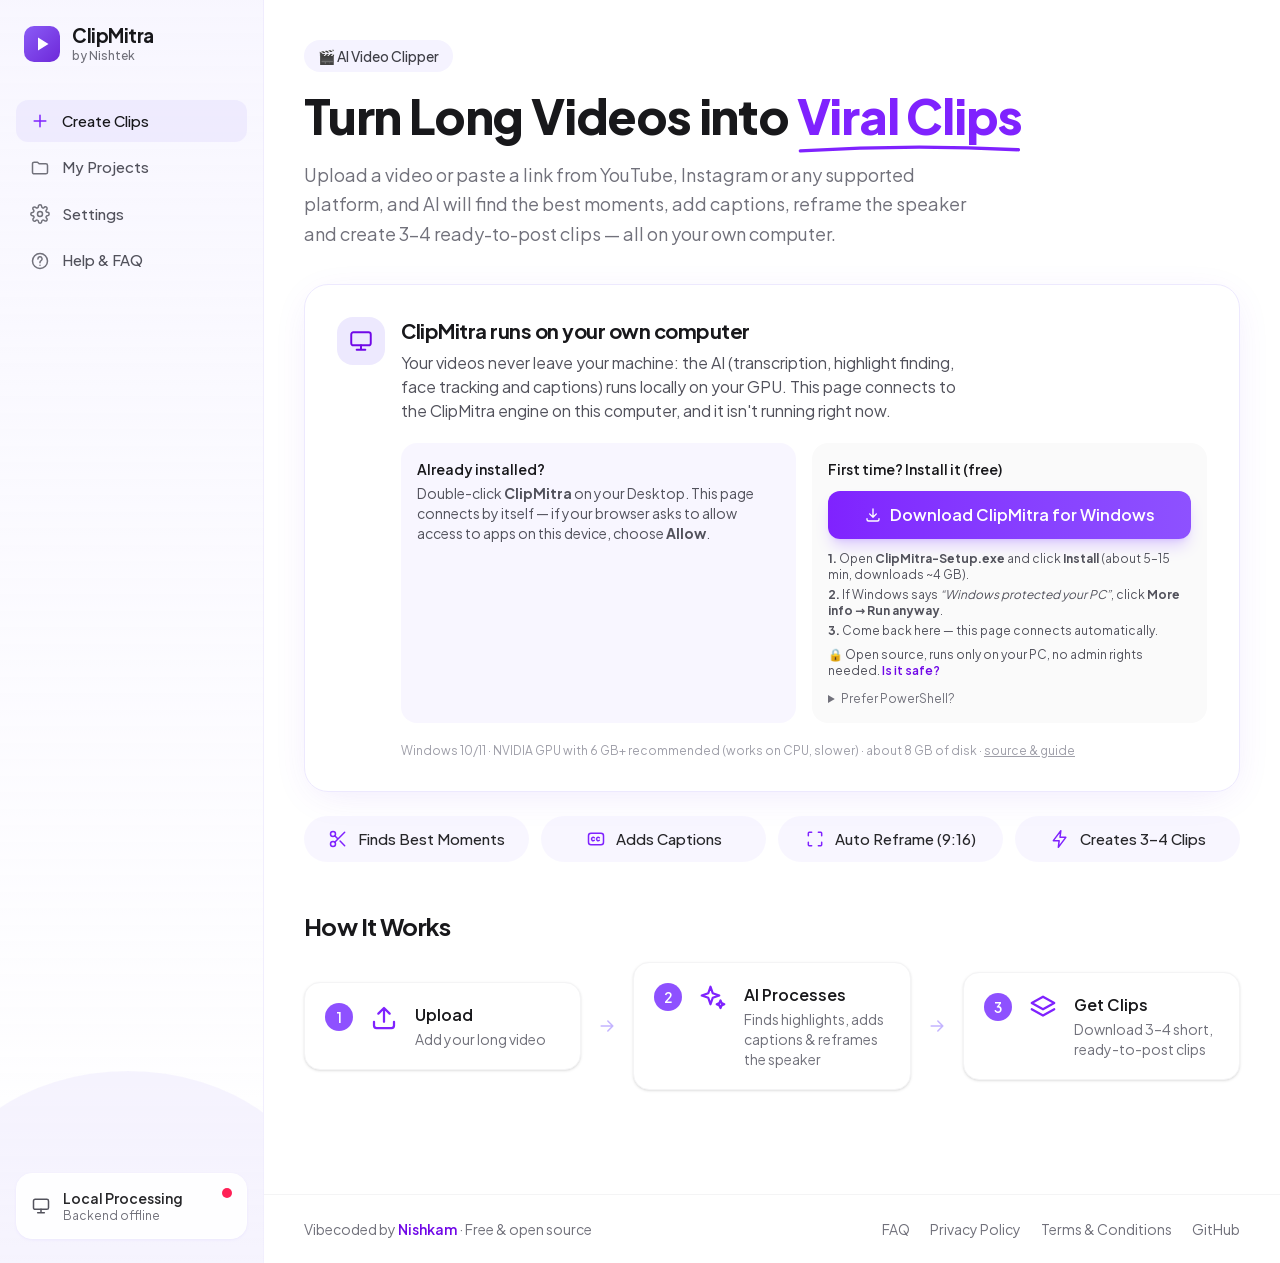
==== commit 211aabdc: "ClipMitra: FAQ, Privacy Policy, Terms & Conditions, footer Co-Authored-By: Claude Opus 5.5 <noreply@" ====
--- a/clipmitra/index.html
+++ b/clipmitra/index.html
@@ -1 +1 @@
-<!DOCTYPE html><html lang="en" class="t0mrfW_variable h-full antialiased"><head><meta charSet="utf-8"/><meta name="viewport" content="width=device-width, initial-scale=1"/><link rel="preload" href="/clipmitra/_next/static/media/d8aeca813a9ab546-s.p.18rizl4rsrl42.woff2" as="font" crossorigin="" type="font/woff2"/><link rel="stylesheet" href="/clipmitra/_next/static/chunks/1w3kqnwocrmtd.css" data-precedence="next"/><link rel="preload" as="script" fetchPriority="low" href="/clipmitra/_next/static/chunks/310vm2bl3xxpt.js"/><script src="/clipmitra/_next/static/chunks/1d-3ziz_810o8.js" async=""></script><script src="/clipmitra/_next/static/chunks/39_j1bdzreq0m.js" async=""></script><script src="/clipmitra/_next/static/chunks/40cx9l2g6you_.js" async=""></script><script src="/clipmitra/_next/static/chunks/turbopack-1xj9rfva7eg9h.js" async=""></script><script src="/clipmitra/_next/static/chunks/306wpnjg73nt7.js" async=""></script><script src="/clipmitra/_next/static/chunks/0r867ooppla2m.js" async=""></script><title>ClipMitra AI</title><meta name="description" content="Turn long videos into short, captioned, vertical clips — locally."/><link rel="icon" href="/clipmitra/favicon.ico?favicon.117ezoe8m31dk.ico" sizes="48x48" type="image/x-icon"/><meta name="next-size-adjust" content=""/><script src="/clipmitra/_next/static/chunks/0cz1d0mv5g_q7.js" noModule=""></script></head><body class="flex min-h-full bg-white text-zinc-900"><div hidden=""><!--$--><!--/$--></div><!--$--><aside class="relative hidden w-[264px] shrink-0 flex-col overflow-hidden border-r border-violet-100/70 bg-gradient-to-b from-violet-50/70 to-white px-4 py-6 md:flex"><a class="mb-9 flex items-center gap-3 px-2" href="/clipmitra/"><svg width="36" height="36" viewBox="0 0 36 36"><defs><linearGradient id="lg" x1="0" y1="0" x2="1" y2="1"><stop offset="0" stop-color="#8b5cf6"></stop><stop offset="1" stop-color="#6d28d9"></stop></linearGradient></defs><rect width="36" height="36" rx="10" fill="url(#lg)"></rect><path d="M14 11.5v13l10.5-6.5z" fill="#fff"></path></svg><div class="leading-tight"><div class="text-[19px] font-bold tracking-tight text-zinc-900">ClipMitra</div><div class="text-xs font-medium text-zinc-500">by Nishtek</div></div></a><nav class="flex flex-col gap-1"><a class="flex items-center gap-3 rounded-xl px-3.5 py-2.5 text-[15px] font-medium transition bg-violet-100/80 text-zinc-900" href="/clipmitra/"><svg width="20" height="20" viewBox="0 0 24 24" fill="none" stroke="currentColor" stroke-width="1.8" stroke-linecap="round" stroke-linejoin="round" class="text-violet-600"><path d="M12 5v14M5 12h14"></path></svg>Create Clips</a><a class="flex items-center gap-3 rounded-xl px-3.5 py-2.5 text-[15px] font-medium transition text-zinc-600 hover:bg-violet-50 hover:text-zinc-900" href="/clipmitra/projects/"><svg width="20" height="20" viewBox="0 0 24 24" fill="none" stroke="currentColor" stroke-width="1.8" stroke-linecap="round" stroke-linejoin="round" class="text-zinc-500"><path d="M3 7a2 2 0 0 1 2-2h4l2 2h8a2 2 0 0 1 2 2v8a2 2 0 0 1-2 2H5a2 2 0 0 1-2-2z"></path></svg>My Projects</a><a class="flex items-center gap-3 rounded-xl px-3.5 py-2.5 text-[15px] font-medium transition text-zinc-600 hover:bg-violet-50 hover:text-zinc-900" href="/clipmitra/settings/"><svg width="20" height="20" viewBox="0 0 24 24" fill="none" stroke="currentColor" stroke-width="1.8" stroke-linecap="round" stroke-linejoin="round" class="text-zinc-500"><circle cx="12" cy="12" r="3"></circle><path d="M19.4 15a1.7 1.7 0 0 0 .3 1.8l.1.1a2 2 0 1 1-2.8 2.8l-.1-.1a1.7 1.7 0 0 0-1.8-.3 1.7 1.7 0 0 0-1 1.5V21a2 2 0 1 1-4 0v-.1a1.7 1.7 0 0 0-1.1-1.5 1.7 1.7 0 0 0-1.8.3l-.1.1a2 2 0 1 1-2.8-2.8l.1-.1a1.7 1.7 0 0 0 .3-1.8 1.7 1.7 0 0 0-1.5-1H3a2 2 0 1 1 0-4h.1a1.7 1.7 0 0 0 1.5-1.1 1.7 1.7 0 0 0-.3-1.8l-.1-.1a2 2 0 1 1 2.8-2.8l.1.1a1.7 1.7 0 0 0 1.8.3H9a1.7 1.7 0 0 0 1-1.5V3a2 2 0 1 1 4 0v.1a1.7 1.7 0 0 0 1 1.5 1.7 1.7 0 0 0 1.8-.3l.1-.1a2 2 0 1 1 2.8 2.8l-.1.1a1.7 1.7 0 0 0-.3 1.8V9a1.7 1.7 0 0 0 1.5 1H21a2 2 0 1 1 0 4h-.1a1.7 1.7 0 0 0-1.5 1z"></path></svg>Settings</a></nav><div class="pointer-events-none absolute -bottom-24 -left-16 h-72 w-96 rounded-[50%] bg-violet-100/50"></div><a class="relative mt-auto flex items-center gap-3 rounded-2xl border border-white bg-white/90 p-3.5 shadow-sm shadow-violet-100" href="/clipmitra/settings/"><svg width="20" height="20" viewBox="0 0 24 24" fill="none" stroke="currentColor" stroke-width="1.8" stroke-linecap="round" stroke-linejoin="round" class="text-zinc-600"><rect x="3" y="4" width="18" height="12" rx="2"></rect><path d="M8 20h8M12 16v4"></path></svg><div class="min-w-0 flex-1"><div class="text-sm font-semibold text-zinc-800">Local Processing</div><div class="truncate text-xs text-zinc-500">Checking…</div></div><span class="h-2.5 w-2.5 self-start rounded-full bg-zinc-300"></span></a></aside><!--/$--><main class="min-w-0 flex-1"><div class="mx-auto w-full max-w-5xl px-6 py-10 lg:px-10"><span class="inline-flex items-center gap-2 rounded-full bg-violet-50 px-3.5 py-1.5 text-sm font-medium text-zinc-700">🎬 AI Video Clipper</span><h1 class="mt-5 text-4xl font-extrabold tracking-tight text-zinc-900 sm:text-5xl">Turn Long Videos into<!-- --> <span class="relative whitespace-nowrap text-violet-600">Viral Clips<svg class="absolute -bottom-2 left-0 w-full" viewBox="0 0 200 10" preserveAspectRatio="none" aria-hidden="true"><path d="M3 7 Q100 1 197 6" stroke="currentColor" stroke-width="3" fill="none" stroke-linecap="round"></path></svg></span></h1><p class="mt-5 max-w-2xl text-lg leading-relaxed text-zinc-500">Upload a video or paste a link from YouTube, Instagram or any supported platform, and AI will find the best moments, add captions, reframe the speaker and create 3–4 ready-to-post clips — all on your own computer.</p><div class="mt-9"><div class="flex min-h-[300px] items-center justify-center gap-3 rounded-3xl border border-violet-100 bg-white/80 text-zinc-500"><svg width="20" height="20" viewBox="0 0 24 24" fill="none" class="animate-spin"><circle cx="12" cy="12" r="9" stroke="currentColor" stroke-opacity=".2" stroke-width="2.5"></circle><path d="M21 12a9 9 0 0 0-9-9" stroke="currentColor" stroke-width="2.5" stroke-linecap="round"></path></svg> Looking for ClipMitra on this computer…</div></div><ul class="mt-6 grid grid-cols-2 gap-3 lg:grid-cols-4"><li class="flex items-center justify-center gap-2.5 rounded-full bg-violet-50/70 px-4 py-3 text-[15px] font-medium text-zinc-800"><svg width="20" height="20" viewBox="0 0 24 24" fill="none" stroke="currentColor" stroke-width="1.8" stroke-linecap="round" stroke-linejoin="round" class="text-violet-600"><circle cx="6" cy="6" r="3"></circle><circle cx="6" cy="18" r="3"></circle><path d="M20 4 8.1 15.9M14.5 14.5 20 20M8.1 8.1 12 12"></path></svg> <!-- -->Finds Best Moments</li><li class="flex items-center justify-center gap-2.5 rounded-full bg-violet-50/70 px-4 py-3 text-[15px] font-medium text-zinc-800"><svg width="20" height="20" viewBox="0 0 24 24" fill="none" stroke="currentColor" stroke-width="1.8" stroke-linecap="round" stroke-linejoin="round" class="text-violet-600"><rect x="3" y="5" width="18" height="14" rx="3"></rect><path d="M10 10.5a2 2 0 1 0 0 3M16 10.5a2 2 0 1 0 0 3"></path></svg> <!-- -->Adds Captions</li><li class="flex items-center justify-center gap-2.5 rounded-full bg-violet-50/70 px-4 py-3 text-[15px] font-medium text-zinc-800"><svg width="20" height="20" viewBox="0 0 24 24" fill="none" stroke="currentColor" stroke-width="1.8" stroke-linecap="round" stroke-linejoin="round" class="text-violet-600"><path d="M4 8V5a1 1 0 0 1 1-1h3M16 4h3a1 1 0 0 1 1 1v3M20 16v3a1 1 0 0 1-1 1h-3M8 20H5a1 1 0 0 1-1-1v-3"></path></svg> <!-- -->Auto Reframe (9:16)</li><li class="flex items-center justify-center gap-2.5 rounded-full bg-violet-50/70 px-4 py-3 text-[15px] font-medium text-zinc-800"><svg width="20" height="20" viewBox="0 0 24 24" fill="none" stroke="currentColor" stroke-width="1.8" stroke-linecap="round" stroke-linejoin="round" class="text-violet-600"><path d="M13 2 4 14h7l-1 8 9-12h-7z"></path></svg> <!-- -->Creates 3–4 Clips</li></ul><h2 class="mt-12 text-2xl font-bold tracking-tight text-zinc-900">How It Works</h2><ol class="mt-5 grid gap-4 md:grid-cols-[1fr_auto_1fr_auto_1fr] md:items-center"><li class="contents"><div class="flex items-start gap-4 rounded-2xl border border-zinc-100 bg-white p-5 shadow-sm"><span class="grid h-7 w-7 shrink-0 place-items-center rounded-full bg-violet-500 text-sm font-semibold text-white">1</span><svg width="30" height="30" viewBox="0 0 24 24" fill="none" stroke="currentColor" stroke-width="1.8" stroke-linecap="round" stroke-linejoin="round" class="shrink-0 text-violet-600"><path d="M12 15V4M7.5 8.5 12 4l4.5 4.5M4 15v3a2 2 0 0 0 2 2h12a2 2 0 0 0 2-2v-3"></path></svg><div><div class="font-semibold text-zinc-900">Upload</div><div class="mt-0.5 text-sm text-zinc-500">Add your long video</div></div></div><svg width="20" height="20" viewBox="0 0 24 24" fill="none" stroke="currentColor" stroke-width="1.8" stroke-linecap="round" stroke-linejoin="round" class="hidden text-violet-300 md:block"><path d="M5 12h14M13 6l6 6-6 6"></path></svg></li><li class="contents"><div class="flex items-start gap-4 rounded-2xl border border-zinc-100 bg-white p-5 shadow-sm"><span class="grid h-7 w-7 shrink-0 place-items-center rounded-full bg-violet-500 text-sm font-semibold text-white">2</span><svg width="30" height="30" viewBox="0 0 24 24" fill="none" stroke="currentColor" stroke-width="1.8" stroke-linecap="round" stroke-linejoin="round" class="shrink-0 text-violet-600"><path d="M10 3 11.8 8.2 17 10l-5.2 1.8L10 17l-1.8-5.2L3 10l5.2-1.8zM18 14l.9 2.1L21 17l-2.1.9L18 20l-.9-2.1L15 17l2.1-.9z"></path></svg><div><div class="font-semibold text-zinc-900">AI Processes</div><div class="mt-0.5 text-sm text-zinc-500">Finds highlights, adds captions &amp; reframes the speaker</div></div></div><svg width="20" height="20" viewBox="0 0 24 24" fill="none" stroke="currentColor" stroke-width="1.8" stroke-linecap="round" stroke-linejoin="round" class="hidden text-violet-300 md:block"><path d="M5 12h14M13 6l6 6-6 6"></path></svg></li><li class="contents"><div class="flex items-start gap-4 rounded-2xl border border-zinc-100 bg-white p-5 shadow-sm"><span class="grid h-7 w-7 shrink-0 place-items-center rounded-full bg-violet-500 text-sm font-semibold text-white">3</span><svg width="30" height="30" viewBox="0 0 24 24" fill="none" stroke="currentColor" stroke-width="1.8" stroke-linecap="round" stroke-linejoin="round" class="shrink-0 text-violet-600"><path d="m12 3 9 5-9 5-9-5z"></path><path d="m3 13 9 5 9-5"></path></svg><div><div class="font-semibold text-zinc-900">Get Clips</div><div class="mt-0.5 text-sm text-zinc-500">Download 3–4 short, ready-to-post clips</div></div></div></li></ol></div><!--$--><!--/$--></main><script id="_R_">(globalThis["TURBOPACK"] || (globalThis["TURBOPACK"] = [])).push({"otherChunks":["static/chunks/310vm2bl3xxpt.js","static/chunks/1d-3ziz_810o8.js","static/chunks/39_j1bdzreq0m.js","static/chunks/40cx9l2g6you_.js"],"runtimeModuleIds":[94553]});</script><script src="/clipmitra/_next/static/chunks/310vm2bl3xxpt.js" async=""></script><script>(self.__next_f=self.__next_f||[]).push([0])</script><script>self.__next_f.push([1,"1:\"$Sreact.fragment\"\n2:\"$Sreact.suspense\"\n3:\"/clipmitra/_next/static/chunks/306wpnjg73nt7.js\"\n4:I[87771,[\"$3\"],\"Sidebar\"]\n5:I[39756,[\"$3\"],\"default\"]\n6:I[37457,[\"$3\"],\"default\"]\n8:\"/clipmitra/_next/static/chunks/0r867ooppla2m.js\"\n9:I[86349,[\"$3\",\"$8\"],\"EngineGate\"]\na:I[71922,[\"$3\",\"$8\"],\"UploadCard\"]\n11:\"ViewportBoundary\"\n12:I[97367,[\"$3\"],\"$11\"]\n14:\"MetadataBoundary\"\n15:I[97367,[\"$3\"],\"$14\"]\n17:I[68027,[\"$3\"],\"default\",1]\n:HL[\"/clipmitra/_next/static/chunks/1w3kqnwocrmtd.css\",\"style\"]\n:HL[\"/clipmitra/_next/static/media/d8aeca813a9ab546-s.p.18rizl4rsrl42.woff2\",\"font\",{\"crossOrigin\":\"\",\"type\":\"font/woff2\"}]\n7:[[\"children\",{\"s\":\"__PAGE__\",\"h\":512,\"d\":{\"r\":[\"$\",\"$1\",\"c\",{\"children\":[[\"$\",\"div\",null,{\"className\":\"mx-auto w-full max-w-5xl px-6 py-10 lg:px-10\",\"children\":[[\"$\",\"span\",null,{\"className\":\"inline-flex items-center gap-2 rounded-full bg-violet-50 px-3.5 py-1.5 text-sm font-medium text-zinc-700\",\"children\":\"🎬 AI Video Clipper\"}],[\"$\",\"h1\",null,{\"className\":\"mt-5 text-4xl font-extrabold tracking-tight text-zinc-900 sm:text-5xl\",\"children\":[\"Turn Long Videos into\",\" \",[\"$\",\"span\",null,{\"className\":\"relative whitespace-nowrap text-violet-600\",\"children\":[\"Viral Clips\",[\"$\",\"svg\",null,{\"className\":\"absolute -bottom-2 left-0 w-full\",\"viewBox\":\"0 0 200 10\",\"preserveAspectRatio\":\"none\",\"aria-hidden\":true,\"children\":[\"$\",\"path\",null,{\"d\":\"M3 7 Q100 1 197 6\",\"stroke\":\"currentColor\",\"strokeWidth\":\"3\",\"fill\":\"none\",\"strokeLinecap\":\"round\"}]}]]}]]}],[\"$\",\"p\",null,{\"className\":\"mt-5 max-w-2xl text-lg leading-relaxed text-zinc-500\",\"children\":\"Upload a video or paste a link from YouTube, Instagram or any supported platform, and AI will find the best moments, add captions, reframe the speaker and create 3–4 ready-to-post clips — all on your own computer.\"}],[\"$\",\"div\",null,{\"className\":\"mt-9\",\"children\":[\"$\",\"$L9\",null,{\"children\":[\"$\",\"$La\",null,{}]}]}],[\"$\",\"ul\",null,{\"className\":\"mt-6 grid grid-cols-2 gap-3 lg:grid-cols-4\",\"children\":[[\"$\",\"li\",\"Finds Best Moments\",{\"className\":\"flex items-center justify-center gap-2.5 rounded-full bg-violet-50/70 px-4 py-3 text-[15px] font-medium text-zinc-800\",\"children\":[[\"$\",\"svg\",null,{\"width\":20,\"height\":20,\"viewBox\":\"0 0 24 24\",\"fill\":\"none\",\"stroke\":\"currentColor\",\"strokeWidth\":1.8,\"strokeLinecap\":\"round\",\"strokeLinejoin\":\"round\",\"className\":\"text-violet-600\",\"children\":[[\"$\",\"circle\",null,{\"cx\":\"6\",\"cy\":\"6\",\"r\":\"3\"}],[\"$\",\"circle\",null,{\"cx\":\"6\",\"cy\":\"18\",\"r\":\"3\"}],[\"$\",\"path\",null,{\"d\":\"M20 4 8.1 15.9M14.5 14.5 20 20M8.1 8.1 12 12\"}]]}],\" \",\"Finds Best Moments\"]}],[\"$\",\"li\",\"Adds Captions\",{\"className\":\"flex items-center justify-center gap-2.5 rounded-full bg-violet-50/70 px-4 py-3 text-[15px] font-medium text-zinc-800\",\"children\":[[\"$\",\"svg\",null,{\"width\":20,\"height\":20,\"viewBox\":\"0 0 24 24\",\"fill\":\"none\",\"stroke\":\"currentColor\",\"strokeWidth\":1.8,\"strokeLinecap\":\"round\",\"strokeLinejoin\":\"round\",\"className\":\"text-violet-600\",\"children\":[[\"$\",\"rect\",null,{\"x\":\"3\",\"y\":\"5\",\"width\":\"18\",\"height\":\"14\",\"rx\":\"3\"}],[\"$\",\"path\",null,{\"d\":\"M10 10.5a2 2 0 1 0 0 3M16 10.5a2 2 0 1 0 0 3\"}]]}],\" \",\"Adds Captions\"]}],\"$Lb\",\"$Lc\"]}],\"$Ld\",\"$Le\"]}],[\"$Lf\"],\"$L10\"]}],\"p\":false,\"v\":null}}]]\n0:{\"P\":null,\"c\":[\"\",\"\"],\"q\":\"\",\"i\":false,\"t\":{\"t\":{\"s\":\"\",\"h\":528,\"d\":{\"r\":[\"$\",\"$1\",\"c\",{\"children\":[[[\"$\",\"link\",\"0\",{\"rel\":\"stylesheet\",\"href\":\"/clipmitra/_next/static/chunks/1w3kqnwocrmtd.css\",\"precedence\":\"next\",\"crossOrigin\":\"$undefined\",\"nonce\":\"$undefined\"}],[\"$\",\"script\",\"script-0\",{\"src\":\"/clipmitra/_next/static/chunks/306wpnjg73nt7.js\",\"async\":true,\"nonce\":\"$undefined\"}]],[\"$\",\"html\",null,{\"lang\":\"en\",\"className\":\"t0mrfW_variable h-full antialiased\",\"children\":[\"$\",\"body\",null,{\"className\":\"flex min-h-full bg-white text-zinc-900\",\"children\":[[\"$\",\"$2\",null,{\"fallback\":[\"$\",\"div\",null,{\"className\":\"hidden w-[264px] shrink-0 md:block\"}],\"children\":[\"$\",\"$L4\",null,{}]}],[\"$\",\"main\",null,{\"className\":\"min-w-0 flex-1\",\"children\":[\"$\",\"$L5\",null,{\"parallelRouterKey\":\"children\",\"error\":\"$undefined\",\"errorStyles\":\"$undefined\",\"errorScripts\":\"$undefined\",\"template\":[\"$\",\"$L6\",null,{}],\"templateStyles\":\"$undefined\",\"templateScripts\":\"$undefined\",\"notFound\":[[[\"$\",\"title\",null,{\"children\":\"404: This page could not be found.\"}],[\"$\",\"div\",null,{\"style\":{\"fontFamily\":\"system-ui,\\\"Segoe UI\\\",Roboto,Helvetica,Arial,sans-serif,\\\"Apple Color Emoji\\\",\\\"Segoe UI Emoji\\\"\",\"height\":\"100vh\",\"textAlign\":\"center\",\"display\":\"flex\",\"flexDirection\":\"column\",\"alignItems\":\"center\",\"justifyContent\":\"center\"},\"children\":[\"$\",\"div\",null,{\"children\":[[\"$\",\"style\",null,{\"dangerouslySetInnerHTML\":{\"__html\":\"body{color:#000;background:#fff;margin:0}.next-error-h1{border-right:1px solid rgba(0,0,0,.3)}@media (prefers-color-scheme:dark){body{color:#fff;background:#000}.next-error-h1{border-right:1px solid rgba(255,255,255,.3)}}\"}}],[\"$\",\"h1\",null,{\"className\":\"next-error-h1\",\"style\":{\"display\":\"inline-block\",\"margin\":\"0 20px 0 0\",\"padding\":\"0 23px 0 0\",\"fontSize\":24,\"fontWeight\":500,\"verticalAlign\":\"top\",\"lineHeight\":\"49px\"},\"children\":404}],[\"$\",\"div\",null,{\"style\":{\"display\":\"inline-block\"},\"children\":[\"$\",\"h2\",null,{\"style\":{\"fontSize\":14,\"fontWeight\":400,\"lineHeight\":\"49px\",\"margin\":0},\"children\":\"This page could not be found.\"}]}]]}]}]],[]],\"forbidden\":\"$undefined\",\"unauthorized\":\"$undefined\"}]}]]}]}]]}],\"p\":false,\"v\":null},\"c\":\"$Q7\"},\"h\":{\"r\":[\"$\",\"$1\",\"h\",{\"children\":[null,[\"$\",\"$L12\",null,{\"children\":\"$L13\"}],[\"$\",\"$L15\",null,{\"children\":[[\"$\",\"div\",null,{\"hidden\":true,\"children\":[\"$\",\"$2\",null,{\"name\":\"Next.Metadata\",\"children\":\"$L16\"}]}],null]}],[\"$\",\"meta\",null,{\"name\":\"next-size-adjust\",\"content\":\"\"}]]}],\"p\":false,\"v\":null}},\"m\":\"$undefined\",\"G\":[\"$17\",[[\"$\",\"link\",\"0\",{\"rel\":\"stylesheet\",\"href\":\"/clipmitra/_next/static/chunks/1w3kqnwocrmtd.css\",\"precedence\":\"next\",\"crossOrigin\":\"$undefined\",\"nonce\":\"$undefined\"}]]],\"S\":true,\"r\":\"$undefined\",\"s\":\"$undefined\",\"a\":\"$undefined\",\"l\":\"$undefined\",\"p\":\"$undefined\",\"d\":\"$undefined\",\"b\":\"TraElFmjp6wRluA8jdl0L\"}\n18:I[97367,[\"$3\"],\"OutletBoundary\"]\nb:[\"$\",\"li\",\"Auto Reframe (9:16)\",{\"className\":\"flex items-center justify-center gap-2.5 rounded-full bg-violet-50/70 px-4 py-3 text-[15px] font-medium text-zinc-800\",\"children\":[[\"$\",\"svg\",null,{\"width\":20,\"height\":20,\"viewBox\":\"0 0 24 24\",\"fill\":\"none\",\"stroke\":\"currentColor\",\"strokeWidth\":1.8,\"strokeLinecap\":\"round\",\"strokeLinejoin\":\"round\",\"className\":\"text-violet-600\",\"children\":[\"$\",\"path\",null,{\"d\":\"M4 8V5a1 1 0 0 1 1-1h3M16 4h3a1 1 0 0 1 1 1v3M20 16v3a1 1 0 0 1-1 1h-3M8 20H5a1 1 0 0 1-1-1v-3\"}]}],\" \",\"Auto Reframe (9:16)\"]}]\nc:[\"$\",\"li\",\"Creates 3–4 Clips\",{\"className\":\"flex items-center justify-center gap-2.5 rounded-full bg-violet-50/70 px-4 py-3 text-[15px] font-medium text-zinc-800\",\"children\":[[\"$\",\"svg\",null,{\"width\":20,\"height\":20,\"viewBox\":\"0 0 24 24\",\"fill\":\"none\",\"stroke\":\"currentColor\",\"strokeWidth\":1.8,\"strokeLinecap\":\"round\",\"strokeLinejoin\":\"round\",\"className\":\"text-violet-600\",\"children\":[\"$\",\"path\",null,{\"d\":\"M13 2 4 14h7l-1 8 9-12h-7z\"}]}],\" \",\"Creates 3–4 Clips\"]}]\nd:[\"$\",\"h2\",null,{\"className\":\"mt-12 text-2xl font-bold tracking-tight text-zinc-900\",\"children\":\"How It Works\"}]\ne:[\"$\",\"ol\",null,{\"className\":\"mt-5 grid gap-4 md:grid-cols-[1fr_auto_1fr_auto_1fr] md:items-center\",\"children\":[[\"$\",\"li\",\"Upload\",{\"className\":\"contents\",\"children\":[[\"$\",\"div\",null,{\"className\":\"flex items-start gap-4 rounded-2xl border border-zinc-100 bg-white p-5 shadow-sm\",\"children\":[[\"$\",\"span\",null,{\"className\":\"grid h-7 w-7 shrink-0 place-items-center rounded-full bg-violet-500 text-sm font-semibold text-white\",\"children\":1}],[\"$\",\"svg\",null,{\"width\":30,\"height\":30,\"viewBox\":\"0 0 24 24\",\"fill\":\"none\",\"stroke\":\"currentColor\",\"strokeWidth\":1.8,\"strokeLinecap\":\"round\",\"strokeLinejoin\":\"round\",\"className\":\"shrink-0 text-violet-600\",\"children\":[\"$\",\"path\",null,{\"d\":\"M12 15V4M7.5 8.5 12 4l4.5 4.5M4 15v3a2 2 0 0 0 2 2h12a2 2 0 0 0 2-2v-3\"}]}],[\"$\",\"div\",null,{\"children\":[[\"$\",\"div\",null,{\"className\":\"font-semibold text-zinc-900\",\"children\":\"Upload\"}],[\"$\",\"div\",null,{\"className\":\"mt-0.5 text-sm text-zinc-500\",\"children\":\"Add your long video\"}]]}]]}],[\"$\",\"svg\",null,{\"width\":20,\"height\":20,\"viewBox\":\"0 0 24 24\",\"fill\":\"none\",\"stroke\":\"currentColor\",\"strokeWidth\":1.8,\"strokeLinecap\":\"round\",\"strokeLinejoin\":\"round\",\"className\":\"hidden text-violet-300 md:block\",\"children\":[\"$\",\"path\",null,{\"d\":\"M5 12h14M13 6l6 6-6 6\"}]}]]}],[\"$\",\"li\",\"AI Processes\",{\"className\":\"contents\",\"children\":[[\"$\",\"div\",null,{\"className\":\"flex items-start gap-4 rounded-2xl border border-zinc-100 bg-white p-5 shadow-sm\",\"children\":[[\"$\",\"span\",null,{\"className\":\"grid h-7 w-7 shrink-0 place-items-center rounded-full bg-violet-500 text-sm font-semibold text-white\",\"children\":2}],[\"$\",\"svg\",null,{\"width\":30,\"height\":30,\"viewBox\":\"0 0 24 24\",\"fill\":\"none\",\"stroke\":\"currentColor\",\"strokeWidth\":1.8,\"strokeLinecap\":\"round\",\"strokeLinejoin\":\"round\",\"className\":\"shrink-0 text-violet-600\",\"children\":[\"$\",\"path\",null,{\"d\":\"M10 3 11.8 8.2 17 10l-5.2 1.8L10 17l-1.8-5.2L3 10l5.2-1.8zM18 14l.9 2.1L21 17l-2.1.9L18 20l-.9-2.1L15 17l2.1-.9z\"}]}],[\"$\",\"div\",null,{\"children\":[[\"$\",\"div\",null,{\"className\":\"font-semibold text-zinc-900\",\"children\":\"AI Processes\"}],[\"$\",\"div\",null,{\"className\":\"mt-0.5 text-sm text-zinc-500\",\"children\":\"Finds highlights, adds captions \u0026 reframes the speaker\"}]]}]]}],[\"$\",\"svg\",null,{\"width\":20,\"height\":20,\"viewBox\":\"0 0 24 24\",\"fill\":\"none\",\"stroke\":\"currentColor\",\"strokeWidth\":1.8,\"strokeLinecap\":\"round\",\"strokeLinejoin\":\"round\",\"className\":\"hidden text-violet-300 md:block\",\"children\":[\"$\",\"path\",null,{\"d\":\"M5 12h14M13 6l6 6-6 6\"}]}]]}],[\"$\",\"li\",\"Get Clips\",{\"className\":\"contents\",\"children\":[[\"$\",\"div\",null,{\"className\":\"flex items-start gap-4 rounded-2xl border border-zinc-100 bg-white p-5 shadow-sm\",\"children\":[[\"$\",\"span\",null,{\"className\":\"grid h-7 w-7 shrink-0 place-items-center rounded-full bg-violet-500 text-sm font-semibold text-white\",\"children\":3}],[\"$\",\"svg\",null,{\"width\":30,\"height\":30,\"viewBox\":\"0 0 24 24\",\"fill\":\"none\",\"stroke\":\"currentColor\",\"strokeWidth\":1.8,\"strokeLinecap\":\"round\",\"strokeLinejoin\":\"round\",\"className\":\"shrink-0 text-violet-600\",\"children\":[[\"$\",\"path\",null,{\"d\":\"m12 3 9 5-9 5-9-5z\"}],[\"$\",\"path\",null,{\"d\":\"m3 13 9 5 9-5\"}]]}],[\"$\",\"div\",null,{\"children\":[[\"$\",\"div\",null,{\"className\":\"font-semibold text-zinc-900\",\"children\":\"Get Clips\"}],[\"$\",\"div\",null,{\"className\":\"mt-0.5 text-sm text-zinc-500\",\"children\":\"Download 3–4 short, ready-to-post clips\"}]]}]]}],false]}]]}]\nf:[\"$\",\"script\",\"script-0\",{\"src\":\"/clipmitra/_next/static/chunks/0r867ooppla2m.js\",\"async\":true,\"nonce\":\"$undefined\"}]\n10:[\"$\",\"$L18\",null,{\"children\":[\"$\",\"$2\",null,{\"name\":\"Next.MetadataOutlet\",\"children\":\"$@19\"}]}]\n13:[[\"$\",\"meta\",\"0\",{\"charSet\":\"utf-8\"}],[\"$\",\"meta\",\"1\",{\"name\":\"viewport\",\"content\":\"width=device-width, initial-scale=1\"}]]\n1a:I[27201,[\"$3\"],\"IconMark\"]\n16:[[\"$\",\"title\",\"0\",{\"children\":\"ClipMitra AI\"}],[\"$\",\"meta\",\"1\",{\"name\":\"description\",\"content\":\"Turn long videos into short, captioned, vertical clips — locally.\"}],[\"$\",\"link\",\"2\",{\"rel\":\"icon\",\"href\":\"/clipmitra/favicon.ico?favicon.117ezoe8m31dk.ico\",\"sizes\":\"48x48\",\"type\":\"image/x-icon\"}],[\"$\",\"$L1a\",\"3\",{}]]\n19:null\n"])</script></body></html>+<!DOCTYPE html><html lang="en" class="t0mrfW_variable h-full antialiased"><head><meta charSet="utf-8"/><meta name="viewport" content="width=device-width, initial-scale=1"/><link rel="preload" href="/clipmitra/_next/static/media/d8aeca813a9ab546-s.p.18rizl4rsrl42.woff2" as="font" crossorigin="" type="font/woff2"/><link rel="stylesheet" href="/clipmitra/_next/static/chunks/06h8z5-f6bnoa.css" data-precedence="next"/><link rel="preload" as="script" fetchPriority="low" href="/clipmitra/_next/static/chunks/310vm2bl3xxpt.js"/><script src="/clipmitra/_next/static/chunks/1wnov70f88xjy.js" async=""></script><script src="/clipmitra/_next/static/chunks/39_j1bdzreq0m.js" async=""></script><script src="/clipmitra/_next/static/chunks/0hiixj4yjw2ee.js" async=""></script><script src="/clipmitra/_next/static/chunks/turbopack-1xj9rfva7eg9h.js" async=""></script><script src="/clipmitra/_next/static/chunks/1n64zaxqr7-uv.js" async=""></script><script src="/clipmitra/_next/static/chunks/0yn_g1-fb6uuk.js" async=""></script><title>ClipMitra AI</title><meta name="description" content="Turn long videos into short, captioned, vertical clips — locally."/><link rel="icon" href="/clipmitra/favicon.ico?favicon.117ezoe8m31dk.ico" sizes="48x48" type="image/x-icon"/><meta name="next-size-adjust" content=""/><script src="/clipmitra/_next/static/chunks/0cz1d0mv5g_q7.js" noModule=""></script></head><body class="flex min-h-full bg-white text-zinc-900"><div hidden=""><!--$--><!--/$--></div><!--$--><aside class="relative hidden w-[264px] shrink-0 flex-col overflow-hidden border-r border-violet-100/70 bg-gradient-to-b from-violet-50/70 to-white px-4 py-6 md:flex"><a class="mb-9 flex items-center gap-3 px-2" href="/clipmitra/"><svg width="36" height="36" viewBox="0 0 36 36"><defs><linearGradient id="lg" x1="0" y1="0" x2="1" y2="1"><stop offset="0" stop-color="#8b5cf6"></stop><stop offset="1" stop-color="#6d28d9"></stop></linearGradient></defs><rect width="36" height="36" rx="10" fill="url(#lg)"></rect><path d="M14 11.5v13l10.5-6.5z" fill="#fff"></path></svg><div class="leading-tight"><div class="text-[19px] font-bold tracking-tight text-zinc-900">ClipMitra</div><div class="text-xs font-medium text-zinc-500">by Nishtek</div></div></a><nav class="flex flex-col gap-1"><a class="flex items-center gap-3 rounded-xl px-3.5 py-2.5 text-[15px] font-medium transition bg-violet-100/80 text-zinc-900" href="/clipmitra/"><svg width="20" height="20" viewBox="0 0 24 24" fill="none" stroke="currentColor" stroke-width="1.8" stroke-linecap="round" stroke-linejoin="round" class="text-violet-600"><path d="M12 5v14M5 12h14"></path></svg>Create Clips</a><a class="flex items-center gap-3 rounded-xl px-3.5 py-2.5 text-[15px] font-medium transition text-zinc-600 hover:bg-violet-50 hover:text-zinc-900" href="/clipmitra/projects/"><svg width="20" height="20" viewBox="0 0 24 24" fill="none" stroke="currentColor" stroke-width="1.8" stroke-linecap="round" stroke-linejoin="round" class="text-zinc-500"><path d="M3 7a2 2 0 0 1 2-2h4l2 2h8a2 2 0 0 1 2 2v8a2 2 0 0 1-2 2H5a2 2 0 0 1-2-2z"></path></svg>My Projects</a><a class="flex items-center gap-3 rounded-xl px-3.5 py-2.5 text-[15px] font-medium transition text-zinc-600 hover:bg-violet-50 hover:text-zinc-900" href="/clipmitra/settings/"><svg width="20" height="20" viewBox="0 0 24 24" fill="none" stroke="currentColor" stroke-width="1.8" stroke-linecap="round" stroke-linejoin="round" class="text-zinc-500"><circle cx="12" cy="12" r="3"></circle><path d="M19.4 15a1.7 1.7 0 0 0 .3 1.8l.1.1a2 2 0 1 1-2.8 2.8l-.1-.1a1.7 1.7 0 0 0-1.8-.3 1.7 1.7 0 0 0-1 1.5V21a2 2 0 1 1-4 0v-.1a1.7 1.7 0 0 0-1.1-1.5 1.7 1.7 0 0 0-1.8.3l-.1.1a2 2 0 1 1-2.8-2.8l.1-.1a1.7 1.7 0 0 0 .3-1.8 1.7 1.7 0 0 0-1.5-1H3a2 2 0 1 1 0-4h.1a1.7 1.7 0 0 0 1.5-1.1 1.7 1.7 0 0 0-.3-1.8l-.1-.1a2 2 0 1 1 2.8-2.8l.1.1a1.7 1.7 0 0 0 1.8.3H9a1.7 1.7 0 0 0 1-1.5V3a2 2 0 1 1 4 0v.1a1.7 1.7 0 0 0 1 1.5 1.7 1.7 0 0 0 1.8-.3l.1-.1a2 2 0 1 1 2.8 2.8l-.1.1a1.7 1.7 0 0 0-.3 1.8V9a1.7 1.7 0 0 0 1.5 1H21a2 2 0 1 1 0 4h-.1a1.7 1.7 0 0 0-1.5 1z"></path></svg>Settings</a><a class="flex items-center gap-3 rounded-xl px-3.5 py-2.5 text-[15px] font-medium transition text-zinc-600 hover:bg-violet-50 hover:text-zinc-900" href="/clipmitra/faq/"><svg width="20" height="20" viewBox="0 0 24 24" fill="none" stroke="currentColor" stroke-width="1.8" stroke-linecap="round" stroke-linejoin="round" class="text-zinc-500"><circle cx="12" cy="12" r="9"></circle><path d="M9.5 9.5a2.5 2.5 0 1 1 3.5 2.3c-.6.3-1 .9-1 1.6v.6M12 17h.01"></path></svg>Help &amp; FAQ</a></nav><div class="pointer-events-none absolute -bottom-24 -left-16 h-72 w-96 rounded-[50%] bg-violet-100/50"></div><a class="relative mt-auto flex items-center gap-3 rounded-2xl border border-white bg-white/90 p-3.5 shadow-sm shadow-violet-100" href="/clipmitra/settings/"><svg width="20" height="20" viewBox="0 0 24 24" fill="none" stroke="currentColor" stroke-width="1.8" stroke-linecap="round" stroke-linejoin="round" class="text-zinc-600"><rect x="3" y="4" width="18" height="12" rx="2"></rect><path d="M8 20h8M12 16v4"></path></svg><div class="min-w-0 flex-1"><div class="text-sm font-semibold text-zinc-800">Local Processing</div><div class="truncate text-xs text-zinc-500">Checking…</div></div><span class="h-2.5 w-2.5 self-start rounded-full bg-zinc-300"></span></a></aside><!--/$--><main class="flex min-w-0 flex-1 flex-col"><div class="flex-1"><div class="mx-auto w-full max-w-5xl px-6 py-10 lg:px-10"><span class="inline-flex items-center gap-2 rounded-full bg-violet-50 px-3.5 py-1.5 text-sm font-medium text-zinc-700">🎬 AI Video Clipper</span><h1 class="mt-5 text-4xl font-extrabold tracking-tight text-zinc-900 sm:text-5xl">Turn Long Videos into<!-- --> <span class="relative whitespace-nowrap text-violet-600">Viral Clips<svg class="absolute -bottom-2 left-0 w-full" viewBox="0 0 200 10" preserveAspectRatio="none" aria-hidden="true"><path d="M3 7 Q100 1 197 6" stroke="currentColor" stroke-width="3" fill="none" stroke-linecap="round"></path></svg></span></h1><p class="mt-5 max-w-2xl text-lg leading-relaxed text-zinc-500">Upload a video or paste a link from YouTube, Instagram or any supported platform, and AI will find the best moments, add captions, reframe the speaker and create 3–4 ready-to-post clips — all on your own computer.</p><div class="mt-9"><div class="flex min-h-[300px] items-center justify-center gap-3 rounded-3xl border border-violet-100 bg-white/80 text-zinc-500"><svg width="20" height="20" viewBox="0 0 24 24" fill="none" class="animate-spin"><circle cx="12" cy="12" r="9" stroke="currentColor" stroke-opacity=".2" stroke-width="2.5"></circle><path d="M21 12a9 9 0 0 0-9-9" stroke="currentColor" stroke-width="2.5" stroke-linecap="round"></path></svg> Looking for ClipMitra on this computer…</div></div><ul class="mt-6 grid grid-cols-2 gap-3 lg:grid-cols-4"><li class="flex items-center justify-center gap-2.5 rounded-full bg-violet-50/70 px-4 py-3 text-[15px] font-medium text-zinc-800"><svg width="20" height="20" viewBox="0 0 24 24" fill="none" stroke="currentColor" stroke-width="1.8" stroke-linecap="round" stroke-linejoin="round" class="text-violet-600"><circle cx="6" cy="6" r="3"></circle><circle cx="6" cy="18" r="3"></circle><path d="M20 4 8.1 15.9M14.5 14.5 20 20M8.1 8.1 12 12"></path></svg> <!-- -->Finds Best Moments</li><li class="flex items-center justify-center gap-2.5 rounded-full bg-violet-50/70 px-4 py-3 text-[15px] font-medium text-zinc-800"><svg width="20" height="20" viewBox="0 0 24 24" fill="none" stroke="currentColor" stroke-width="1.8" stroke-linecap="round" stroke-linejoin="round" class="text-violet-600"><rect x="3" y="5" width="18" height="14" rx="3"></rect><path d="M10 10.5a2 2 0 1 0 0 3M16 10.5a2 2 0 1 0 0 3"></path></svg> <!-- -->Adds Captions</li><li class="flex items-center justify-center gap-2.5 rounded-full bg-violet-50/70 px-4 py-3 text-[15px] font-medium text-zinc-800"><svg width="20" height="20" viewBox="0 0 24 24" fill="none" stroke="currentColor" stroke-width="1.8" stroke-linecap="round" stroke-linejoin="round" class="text-violet-600"><path d="M4 8V5a1 1 0 0 1 1-1h3M16 4h3a1 1 0 0 1 1 1v3M20 16v3a1 1 0 0 1-1 1h-3M8 20H5a1 1 0 0 1-1-1v-3"></path></svg> <!-- -->Auto Reframe (9:16)</li><li class="flex items-center justify-center gap-2.5 rounded-full bg-violet-50/70 px-4 py-3 text-[15px] font-medium text-zinc-800"><svg width="20" height="20" viewBox="0 0 24 24" fill="none" stroke="currentColor" stroke-width="1.8" stroke-linecap="round" stroke-linejoin="round" class="text-violet-600"><path d="M13 2 4 14h7l-1 8 9-12h-7z"></path></svg> <!-- -->Creates 3–4 Clips</li></ul><h2 class="mt-12 text-2xl font-bold tracking-tight text-zinc-900">How It Works</h2><ol class="mt-5 grid gap-4 md:grid-cols-[1fr_auto_1fr_auto_1fr] md:items-center"><li class="contents"><div class="flex items-start gap-4 rounded-2xl border border-zinc-100 bg-white p-5 shadow-sm"><span class="grid h-7 w-7 shrink-0 place-items-center rounded-full bg-violet-500 text-sm font-semibold text-white">1</span><svg width="30" height="30" viewBox="0 0 24 24" fill="none" stroke="currentColor" stroke-width="1.8" stroke-linecap="round" stroke-linejoin="round" class="shrink-0 text-violet-600"><path d="M12 15V4M7.5 8.5 12 4l4.5 4.5M4 15v3a2 2 0 0 0 2 2h12a2 2 0 0 0 2-2v-3"></path></svg><div><div class="font-semibold text-zinc-900">Upload</div><div class="mt-0.5 text-sm text-zinc-500">Add your long video</div></div></div><svg width="20" height="20" viewBox="0 0 24 24" fill="none" stroke="currentColor" stroke-width="1.8" stroke-linecap="round" stroke-linejoin="round" class="hidden text-violet-300 md:block"><path d="M5 12h14M13 6l6 6-6 6"></path></svg></li><li class="contents"><div class="flex items-start gap-4 rounded-2xl border border-zinc-100 bg-white p-5 shadow-sm"><span class="grid h-7 w-7 shrink-0 place-items-center rounded-full bg-violet-500 text-sm font-semibold text-white">2</span><svg width="30" height="30" viewBox="0 0 24 24" fill="none" stroke="currentColor" stroke-width="1.8" stroke-linecap="round" stroke-linejoin="round" class="shrink-0 text-violet-600"><path d="M10 3 11.8 8.2 17 10l-5.2 1.8L10 17l-1.8-5.2L3 10l5.2-1.8zM18 14l.9 2.1L21 17l-2.1.9L18 20l-.9-2.1L15 17l2.1-.9z"></path></svg><div><div class="font-semibold text-zinc-900">AI Processes</div><div class="mt-0.5 text-sm text-zinc-500">Finds highlights, adds captions &amp; reframes the speaker</div></div></div><svg width="20" height="20" viewBox="0 0 24 24" fill="none" stroke="currentColor" stroke-width="1.8" stroke-linecap="round" stroke-linejoin="round" class="hidden text-violet-300 md:block"><path d="M5 12h14M13 6l6 6-6 6"></path></svg></li><li class="contents"><div class="flex items-start gap-4 rounded-2xl border border-zinc-100 bg-white p-5 shadow-sm"><span class="grid h-7 w-7 shrink-0 place-items-center rounded-full bg-violet-500 text-sm font-semibold text-white">3</span><svg width="30" height="30" viewBox="0 0 24 24" fill="none" stroke="currentColor" stroke-width="1.8" stroke-linecap="round" stroke-linejoin="round" class="shrink-0 text-violet-600"><path d="m12 3 9 5-9 5-9-5z"></path><path d="m3 13 9 5 9-5"></path></svg><div><div class="font-semibold text-zinc-900">Get Clips</div><div class="mt-0.5 text-sm text-zinc-500">Download 3–4 short, ready-to-post clips</div></div></div></li></ol></div><!--$--><!--/$--></div><footer class="mt-16 border-t border-zinc-100 px-6 py-6 text-sm text-zinc-500 lg:px-10"><div class="mx-auto flex max-w-5xl flex-col items-center justify-between gap-3 sm:flex-row"><p>Vibecoded by<!-- --> <a href="https://www.instagram.com/nishkambhatia/" target="_blank" rel="noopener noreferrer" class="font-semibold text-violet-700 hover:underline" title="@nishkambhatia on Instagram">Nishkam</a> <!-- -->· Free &amp; open source</p><nav class="flex flex-wrap items-center gap-x-5 gap-y-1"><a class="hover:text-violet-700" href="/clipmitra/faq/">FAQ</a><a class="hover:text-violet-700" href="/clipmitra/privacy/">Privacy Policy</a><a class="hover:text-violet-700" href="/clipmitra/terms/">Terms &amp; Conditions</a><a href="https://github.com/Nishkam-b/clipmitra" target="_blank" rel="noopener noreferrer" class="hover:text-violet-700">GitHub</a></nav></div></footer></main><script id="_R_">(globalThis["TURBOPACK"] || (globalThis["TURBOPACK"] = [])).push({"otherChunks":["static/chunks/310vm2bl3xxpt.js","static/chunks/1wnov70f88xjy.js","static/chunks/39_j1bdzreq0m.js","static/chunks/0hiixj4yjw2ee.js"],"runtimeModuleIds":[94553]});</script><script src="/clipmitra/_next/static/chunks/310vm2bl3xxpt.js" async=""></script><script>(self.__next_f=self.__next_f||[]).push([0])</script><script>self.__next_f.push([1,"1:\"$Sreact.fragment\"\n2:\"$Sreact.suspense\"\n3:\"/clipmitra/_next/static/chunks/1n64zaxqr7-uv.js\"\n4:I[87771,[\"$3\"],\"Sidebar\"]\n5:I[39756,[\"$3\"],\"default\"]\n6:I[37457,[\"$3\"],\"default\"]\n7:I[22016,[\"$3\"],\"\"]\nf:\"ViewportBoundary\"\n10:I[97367,[\"$3\"],\"$f\"]\n12:\"MetadataBoundary\"\n13:I[97367,[\"$3\"],\"$12\"]\n15:I[68027,[\"$3\"],\"default\",1]\n:HL[\"/clipmitra/_next/static/chunks/06h8z5-f6bnoa.css\",\"style\"]\n:HL[\"/clipmitra/_next/static/media/d8aeca813a9ab546-s.p.18rizl4rsrl42.woff2\",\"font\",{\"crossOrigin\":\"\",\"type\":\"font/woff2\"}]\n8:[[\"children\",{\"s\":\"__PAGE__\",\"h\":512,\"d\":{\"r\":[\"$\",\"$1\",\"c\",{\"children\":[[\"$\",\"div\",null,{\"className\":\"mx-auto w-full max-w-5xl px-6 py-10 lg:px-10\",\"children\":[[\"$\",\"span\",null,{\"className\":\"inline-flex items-center gap-2 rounded-full bg-violet-50 px-3.5 py-1.5 text-sm font-medium text-zinc-700\",\"children\":\"🎬 AI Video Clipper\"}],[\"$\",\"h1\",null,{\"className\":\"mt-5 text-4xl font-extrabold tracking-tight text-zinc-900 sm:text-5xl\",\"children\":[\"Turn Long Videos into\",\" \",[\"$\",\"span\",null,{\"className\":\"relative whitespace-nowrap text-violet-600\",\"children\":[\"Viral Clips\",[\"$\",\"svg\",null,{\"className\":\"absolute -bottom-2 left-0 w-full\",\"viewBox\":\"0 0 200 10\",\"preserveAspectRatio\":\"none\",\"aria-hidden\":true,\"children\":[\"$\",\"path\",null,{\"d\":\"M3 7 Q100 1 197 6\",\"stroke\":\"currentColor\",\"strokeWidth\":\"3\",\"fill\":\"none\",\"strokeLinecap\":\"round\"}]}]]}]]}],[\"$\",\"p\",null,{\"className\":\"mt-5 max-w-2xl text-lg leading-relaxed text-zinc-500\",\"children\":\"Upload a video or paste a link from YouTube, Instagram or any supported platform, and AI will find the best moments, add captions, reframe the speaker and create 3–4 ready-to-post clips — all on your own computer.\"}],[\"$\",\"div\",null,{\"className\":\"mt-9\",\"children\":\"$L9\"}],\"$La\",\"$Lb\",\"$Lc\"]}],[\"$Ld\"],\"$Le\"]}],\"p\":false,\"v\":null}}]]\n0:{\"P\":null,\"c\":[\"\",\"\"],\"q\":\"\",\"i\":false,\"t\":{\"t\":{\"s\":\"\",\"h\":528,\"d\":{\"r\":[\"$\",\"$1\",\"c\",{\"children\":[[[\"$\",\"link\",\"0\",{\"rel\":\"stylesheet\",\"href\":\"/clipmitra/_next/static/chunks/06h8z5-f6bnoa.css\",\"precedence\":\"next\",\"crossOrigin\":\"$undefined\",\"nonce\":\"$undefined\"}],[\"$\",\"script\",\"script-0\",{\"src\":\"/clipmitra/_next/static/chunks/1n64zaxqr7-uv.js\",\"async\":true,\"nonce\":\"$undefined\"}]],[\"$\",\"html\",null,{\"lang\":\"en\",\"className\":\"t0mrfW_variable h-full antialiased\",\"children\":[\"$\",\"body\",null,{\"className\":\"flex min-h-full bg-white text-zinc-900\",\"children\":[[\"$\",\"$2\",null,{\"fallback\":[\"$\",\"div\",null,{\"className\":\"hidden w-[264px] shrink-0 md:block\"}],\"children\":[\"$\",\"$L4\",null,{}]}],[\"$\",\"main\",null,{\"className\":\"flex min-w-0 flex-1 flex-col\",\"children\":[[\"$\",\"div\",null,{\"className\":\"flex-1\",\"children\":[\"$\",\"$L5\",null,{\"parallelRouterKey\":\"children\",\"error\":\"$undefined\",\"errorStyles\":\"$undefined\",\"errorScripts\":\"$undefined\",\"template\":[\"$\",\"$L6\",null,{}],\"templateStyles\":\"$undefined\",\"templateScripts\":\"$undefined\",\"notFound\":[[[\"$\",\"title\",null,{\"children\":\"404: This page could not be found.\"}],[\"$\",\"div\",null,{\"style\":{\"fontFamily\":\"system-ui,\\\"Segoe UI\\\",Roboto,Helvetica,Arial,sans-serif,\\\"Apple Color Emoji\\\",\\\"Segoe UI Emoji\\\"\",\"height\":\"100vh\",\"textAlign\":\"center\",\"display\":\"flex\",\"flexDirection\":\"column\",\"alignItems\":\"center\",\"justifyContent\":\"center\"},\"children\":[\"$\",\"div\",null,{\"children\":[[\"$\",\"style\",null,{\"dangerouslySetInnerHTML\":{\"__html\":\"body{color:#000;background:#fff;margin:0}.next-error-h1{border-right:1px solid rgba(0,0,0,.3)}@media (prefers-color-scheme:dark){body{color:#fff;background:#000}.next-error-h1{border-right:1px solid rgba(255,255,255,.3)}}\"}}],[\"$\",\"h1\",null,{\"className\":\"next-error-h1\",\"style\":{\"display\":\"inline-block\",\"margin\":\"0 20px 0 0\",\"padding\":\"0 23px 0 0\",\"fontSize\":24,\"fontWeight\":500,\"verticalAlign\":\"top\",\"lineHeight\":\"49px\"},\"children\":404}],[\"$\",\"div\",null,{\"style\":{\"display\":\"inline-block\"},\"children\":[\"$\",\"h2\",null,{\"style\":{\"fontSize\":14,\"fontWeight\":400,\"lineHeight\":\"49px\",\"margin\":0},\"children\":\"This page could not be found.\"}]}]]}]}]],[]],\"forbidden\":\"$undefined\",\"unauthorized\":\"$undefined\"}]}],[\"$\",\"footer\",null,{\"className\":\"mt-16 border-t border-zinc-100 px-6 py-6 text-sm text-zinc-500 lg:px-10\",\"children\":[\"$\",\"div\",null,{\"className\":\"mx-auto flex max-w-5xl flex-col items-center justify-between gap-3 sm:flex-row\",\"children\":[[\"$\",\"p\",null,{\"children\":[\"Vibecoded by\",\" \",[\"$\",\"a\",null,{\"href\":\"https://www.instagram.com/nishkambhatia/\",\"target\":\"_blank\",\"rel\":\"noopener noreferrer\",\"className\":\"font-semibold text-violet-700 hover:underline\",\"title\":\"@nishkambhatia on Instagram\",\"children\":\"Nishkam\"}],\" \",\"· Free \u0026 open source\"]}],[\"$\",\"nav\",null,{\"className\":\"flex flex-wrap items-center gap-x-5 gap-y-1\",\"children\":[[\"$\",\"$L7\",null,{\"href\":\"/faq\",\"className\":\"hover:text-violet-700\",\"children\":\"FAQ\"}],[\"$\",\"$L7\",null,{\"href\":\"/privacy\",\"className\":\"hover:text-violet-700\",\"children\":\"Privacy Policy\"}],[\"$\",\"$L7\",null,{\"href\":\"/terms\",\"className\":\"hover:text-violet-700\",\"children\":\"Terms \u0026 Conditions\"}],[\"$\",\"a\",null,{\"href\":\"https://github.com/Nishkam-b/clipmitra\",\"target\":\"_blank\",\"rel\":\"noopener noreferrer\",\"className\":\"hover:text-violet-700\",\"children\":\"GitHub\"}]]}]]}]}]]}]]}]}]]}],\"p\":false,\"v\":null},\"c\":\"$Q8\"},\"h\":{\"r\":[\"$\",\"$1\",\"h\",{\"children\":[null,[\"$\",\"$L10\",null,{\"children\":\"$L11\"}],[\"$\",\"$L13\",null,{\"children\":[[\"$\",\"div\",null,{\"hidden\":true,\"children\":[\"$\",\"$2\",null,{\"name\":\"Next.Metadata\",\"children\":\"$L14\"}]}],null]}],[\"$\",\"meta\",null,{\"name\":\"next-size-adjust\",\"content\":\"\"}]]}],\"p\":false,\"v\":null}},\"m\":\"$undefined\",\"G\":[\"$15\",[[\"$\",\"link\",\"0\",{\"rel\":\"stylesheet\",\"href\":\"/clipmitra/_next/static/chunks/06h8z5-f6bnoa.css\",\"precedence\":\"next\",\"crossOrigin\":\"$undefined\",\"nonce\":\"$undefined\"}]]],\"S\":true,\"r\":\"$undefined\",\"s\":\"$undefined\",\"a\":\"$undefined\",\"l\":\"$undefined\",\"p\":\"$undefined\",\"d\":\"$undefined\",\"b\":\"0uO6exyWDaksvbr41gVf-\"}\n16:\"/clipmitra/_next/static/chunks/0yn_g1-fb6uuk.js\"\n17:I[86349,[\"$3\",\"$16\"],\"EngineGate\"]\n18:I[71922,[\"$3\",\"$16\"],\"UploadCard\"]\n19:I[97367,[\"$3\"],\"OutletBoundary\"]\n9:[\"$\",\"$L17\",null,{\"children\":[\"$\",\"$L18\",null,{}]}]\na:[\"$\",\"ul\",null,{\"className\":\"mt-6 grid grid-cols-2 gap-3 lg:grid-cols-4\",\"children\":[[\"$\",\"li\",\"Finds Best Moments\",{\"className\":\"flex items-center justify-center gap-2.5 rounded-full bg-violet-50/70 px-4 py-3 text-[15px] font-medium text-zinc-800\",\"children\":[[\"$\",\"svg\",null,{\"width\":20,\"height\":20,\"viewBox\":\"0 0 24 24\",\"fill\":\"none\",\"stroke\":\"currentColor\",\"strokeWidth\":1.8,\"strokeLinecap\":\"round\",\"strokeLinejoin\":\"round\",\"className\":\"text-violet-600\",\"children\":[[\"$\",\"circle\",null,{\"cx\":\"6\",\"cy\":\"6\",\"r\":\"3\"}],[\"$\",\"circle\",null,{\"cx\":\"6\",\"cy\":\"18\",\"r\":\"3\"}],[\"$\",\"path\",null,{\"d\":\"M20 4 8.1 15.9M14.5 14.5 20 20M8.1 8.1 12 12\"}]]}],\" \",\"Finds Best Moments\"]}],[\"$\",\"li\",\"Adds Captions\",{\"className\":\"flex items-center justify-center gap-2.5 rounded-full bg-violet-50/70 px-4 py-3 text-[15px] font-medium text-zinc-800\",\"children\":[[\"$\",\"svg\",null,{\"width\":20,\"height\":20,\"viewBox\":\"0 0 24 24\",\"fill\":\"none\",\"stroke\":\"currentColor\",\"strokeWidth\":1.8,\"strokeLinecap\":\"round\",\"strokeLinejoin\":\"round\",\"className\":\"text-violet-600\",\"children\":[[\"$\",\"rect\",null,{\"x\":\"3\",\"y\":\"5\",\"width\":\"18\",\"height\":\"14\",\"rx\":\"3\"}],[\"$\",\"path\",null,{\"d\":\"M10 10.5a2 2 0 1 0 0 3M16 10.5a2 2 0 1 0 0 3\"}]]}],\" \",\"Adds Captions\"]}],[\"$\",\"li\",\"Auto Reframe (9:16)\",{\"className\":\"flex items-center justify-center gap-2.5 rounded-full bg-violet-50/70 px-4 py-3 text-[15px] font-medium text-zinc-800\",\"children\":[[\"$\",\"svg\",null,{\"width\":20,\"height\":20,\"viewBox\":\"0 0 24 24\",\"fill\":\"none\",\"stroke\":\"currentColor\",\"strokeWidth\":1.8,\"strokeLinecap\":\"round\",\"strokeLinejoin\":\"round\",\"className\":\"text-violet-600\",\"children\":[\"$\",\"path\",null,{\"d\":\"M4 8V5a1 1 0 0 1 1-1h3M16 4h3a1 1 0 0 1 1 1v3M20 16v3a1 1 0 0 1-1 1h-3M8 20H5a1 1 0 0 1-1-1v-3\"}]}],\" \",\"Auto Reframe (9:16)\"]}],[\"$\",\"li\",\"Creates 3–4 Clips\",{\"className\":\"flex items-center justify-center gap-2.5 rounded-full bg-violet-50/70 px-4 py-3 text-[15px] font-medium text-zinc-800\",\"children\":[[\"$\",\"svg\",null,{\"width\":20,\"height\":20,\"viewBox\":\"0 0 24 24\",\"fill\":\"none\",\"stroke\":\"currentColor\",\"strokeWidth\":1.8,\"strokeLinecap\":\"round\",\"strokeLinejoin\":\"round\",\"className\":\"text-violet-600\",\"children\":[\"$\",\"path\",null,{\"d\":\"M13 2 4 14h7l-1 8 9-12h-7z\"}]}],\" \",\"Creates 3–4 Clips\"]}]]}]\nb:[\"$\",\"h2\",null,{\"className\":\"mt-12 text-2xl font-bold tracking-tight text-zinc-900\",\"children\":\"How It Works\"}]\nc:[\"$\",\"ol\",null,{\"className\":\"mt-5 grid gap-4 md:grid-cols-[1fr_auto_1fr_auto_1fr] md:items-center\",\"children\":[[\"$\",\"li\",\"Upload\",{\"className\":\"contents\",\"children\":[[\"$\",\"div\",null,{\"className\":\"flex items-start gap-4 rounded-2xl border border-zinc-100 bg-white p-5 shadow-sm\",\"children\":[[\"$\",\"span\",null,{\"className\":\"grid h-7 w-7 shrink-0 place-items-center rounded-full bg-violet-500 text-sm font-semibold text-white\",\"children\":1}],[\"$\",\"svg\",null,{\"width\":30,\"height\":30,\"viewBox\":\"0 0 24 24\",\"fill\":\"none\",\"stroke\":\"currentColor\",\"strokeWidth\":1.8,\"strokeLinecap\":\"round\",\"strokeLinejoin\":\"round\",\"className\":\"shrink-0 text-violet-600\",\"children\":[\"$\",\"path\",null,{\"d\":\"M12 15V4M7.5 8.5 12 4l4.5 4.5M4 15v3a2 2 0 0 0 2 2h12a2 2 0 0 0 2-2v-3\"}]}],[\"$\",\"div\",null,{\"children\":[[\"$\",\"div\",null,{\"className\":\"font-semibold text-zinc-900\",\"children\":\"Upload\"}],[\"$\",\"div\",null,{\"className\":\"mt-0.5 text-sm text-zinc-500\",\"children\":\"Add your long video\"}]]}]]}],[\"$\",\"svg\",null,{\"width\":20,\"height\":20,\"viewBox\":\"0 0 24 24\",\"fill\":\"none\",\"stroke\":\"currentColor\",\"strokeWidth\":1.8,\"strokeLinecap\":\"round\",\"strokeLinejoin\":\"round\",\"className\":\"hidden text-violet-300 md:block\",\"children\":[\"$\",\"path\",null,{\"d\":\"M5 12h14M13 6l6 6-6 6\"}]}]]}],[\"$\",\"li\",\"AI Processes\",{\"className\":\"contents\",\"children\":[[\"$\",\"div\",null,{\"className\":\"flex items-start gap-4 rounded-2xl border border-zinc-100 bg-white p-5 shadow-sm\",\"children\":[[\"$\",\"span\",null,{\"className\":\"grid h-7 w-7 shrink-0 place-items-center rounded-full bg-violet-500 text-sm font-semibold text-white\",\"children\":2}],[\"$\",\"svg\",null,{\"width\":30,\"height\":30,\"viewBox\":\"0 0 24 24\",\"fill\":\"none\",\"stroke\":\"currentColor\",\"strokeWidth\":1.8,\"strokeLinecap\":\"round\",\"strokeLinejoin\":\"round\",\"className\":\"shrink-0 text-violet-600\",\"children\":[\"$\",\"path\",null,{\"d\":\"M10 3 11.8 8.2 17 10l-5.2 1.8L10 17l-1.8-5.2L3 10l5.2-1.8zM18 14l.9 2.1L21 17l-2.1.9L18 20l-.9-2.1L15 17l2.1-.9z\"}]}],[\"$\",\"div\",null,{\"children\":[[\"$\",\"div\",null,{\"className\":\"font-semibold text-zinc-900\",\"children\":\"AI Processes\"}],[\"$\",\"div\",null,{\"className\":\"mt-0.5 text-sm text-zinc-500\",\"children\":\"Finds highlights, adds captions \u0026 reframes the speaker\"}]]}]]}],[\"$\",\"svg\",null,{\"width\":20,\"height\":20,\"viewBox\":\"0 0 24 24\",\"fill\":\"none\",\"stroke\":\"currentColor\",\"strokeWidth\":1.8,\"strokeLinecap\":\"round\",\"strokeLinejoin\":\"round\",\"className\":\"hidden text-violet-300 md:block\",\"children\":[\"$\",\"path\",null,{\"d\":\"M5 12h14M13 6l6 6-6 6\"}]}]]}],[\"$\",\"li\",\"Get Clips\",{\"className\":\"contents\",\"children\":[[\"$\",\"div\",null,{\"className\":\"flex items-start gap-4 rounded-2xl border border-zinc-100 bg-white p-5 shadow-sm\",\"children\":[[\"$\",\"span\",null,{\"className\":\"grid h-7 w-7 shrink-0 place-items-center rounded-full bg-violet-500 text-sm font-semibold text-white\",\"children\":3}],[\"$\",\"svg\",null,{\"width\":30,\"height\":30,\"viewBox\":\"0 0 24 24\",\"fill\":\"none\",\"stroke\":\"currentColor\",\"strokeWidth\":1.8,\"strokeLinecap\":\"round\",\"strokeLinejoin\":\"round\",\"className\":\"shrink-0 text-violet-600\",\"children\":[[\"$\",\"path\",null,{\"d\":\"m12 3 9 5-9 5-9-5z\"}],[\"$\",\"path\",null,{\"d\":\"m3 13 9 5 9-5\"}]]}],[\"$\",\"div\",null,{\"children\":[[\"$\",\"div\",null,{\"className\":\"font-semibold text-zinc-900\",\"children\":\"Get Clips\"}],[\"$\",\"div\",null,{\"className\":\"mt-0.5 text-sm text-zinc-500\",\"children\":\"Download 3–4 short, ready-to-post clips\"}]]}]]}],false]}]]}]\nd:[\"$\",\"script\",\"script-0\",{\"src\":\"/clipmitra/_next/static/chunks/0yn_g1-fb6uuk.js\",\"async\":true,\"nonce\":\"$undefined\"}]\ne:[\"$\",\"$L19\",null,{\"children\":[\"$\",\"$2\",null,{\"name\":\"Next.MetadataOutlet\",\"children\":\"$@1a\"}]}]\n11:[[\"$\",\"meta\",\"0\",{\"charSet\":\"utf-8\"}],[\"$\",\"meta\",\"1\",{\"name\":\"viewport\",\"content\":\"width=device-width, initial-scale=1\"}]]\n1b:I[27201,[\"$3\"],\"IconMark\"]\n14:[[\"$\",\"title\",\"0\",{\"children\":\"ClipMitra AI\"}],[\"$\",\"meta\",\"1\",{\"name\":\"description\",\"content\":\"Turn long videos into short, captioned, vertical clips — locally.\"}],[\"$\",\"link\",\"2\",{\"rel\":\"icon\",\"href\":\"/clipmitra/favicon.ico?favicon.117ezoe8m31dk.ico\",\"sizes\":\"48x48\",\"type\":\"image/x-icon\"}],[\"$\",\"$L1b\",\"3\",{}]]\n1a:null\n"])</script></body></html>
--- a/clipmitra/_next/static/chunks/06h8z5-f6bnoa.css
+++ b/clipmitra/_next/static/chunks/06h8z5-f6bnoa.css
@@ -0,0 +1,2 @@
+@font-face{font-family:Plus Jakarta Sans;font-style:normal;font-weight:200 800;font-display:swap;src:url(../media/12d4e8c1f08b4a66-s.0e__wj8580tc5.woff2)format("woff2");unicode-range:U+460-52F,U+1C80-1C8A,U+20B4,U+2DE0-2DFF,U+A640-A69F,U+FE2E-FE2F}@font-face{font-family:Plus Jakarta Sans;font-style:normal;font-weight:200 800;font-display:swap;src:url(../media/cabb10e1d7cbc7c1-s.10u7vx61f1ie7.woff2)format("woff2");unicode-range:U+102-103,U+110-111,U+128-129,U+168-169,U+1A0-1A1,U+1AF-1B0,U+300-301,U+303-304,U+308-309,U+323,U+329,U+1EA0-1EF9,U+20AB}@font-face{font-family:Plus Jakarta Sans;font-style:normal;font-weight:200 800;font-display:swap;src:url(../media/9f5a2b9f13a4ecbb-s.35a5cae5tspm2.woff2)format("woff2");unicode-range:U+100-2BA,U+2BD-2C5,U+2C7-2CC,U+2CE-2D7,U+2DD-2FF,U+304,U+308,U+329,U+1D00-1DBF,U+1E00-1E9F,U+1EF2-1EFF,U+2020,U+20A0-20AB,U+20AD-20C4,U+2113,U+2C60-2C7F,U+A720-A7FF}@font-face{font-family:Plus Jakarta Sans;font-style:normal;font-weight:200 800;font-display:swap;src:url(../media/d8aeca813a9ab546-s.p.18rizl4rsrl42.woff2)format("woff2");unicode-range:U+??,U+131,U+152-153,U+2BB-2BC,U+2C6,U+2DA,U+2DC,U+304,U+308,U+329,U+2000-206F,U+20AC,U+2122,U+2191,U+2193,U+2212,U+2215,U+FEFF,U+FFFD}@font-face{font-family:Plus Jakarta Sans Fallback;src:local(Arial);ascent-override:98.88%;descent-override:21.15%;line-gap-override:0.0%;size-adjust:104.98%}.t0mrfW_className{font-family:Plus Jakarta Sans,Plus Jakarta Sans Fallback;font-style:normal}.t0mrfW_variable{--font-jakarta:"Plus Jakarta Sans", "Plus Jakarta Sans Fallback"}
+@layer properties{@supports (((-webkit-hyphens:none)) and (not (margin-trim:inline))) or ((-moz-orient:inline) and (not (color:rgb(from red r g b)))){*,:before,:after,::backdrop{--tw-scale-x:1;--tw-scale-y:1;--tw-scale-z:1;--tw-rotate-x:initial;--tw-rotate-y:initial;--tw-rotate-z:initial;--tw-skew-x:initial;--tw-skew-y:initial;--tw-space-y-reverse:0;--tw-divide-y-reverse:0;--tw-border-style:solid;--tw-gradient-position:initial;--tw-gradient-from:#0000;--tw-gradient-via:#0000;--tw-gradient-to:#0000;--tw-gradient-stops:initial;--tw-gradient-via-stops:initial;--tw-gradient-from-position:0%;--tw-gradient-via-position:50%;--tw-gradient-to-position:100%;--tw-leading:initial;--tw-font-weight:initial;--tw-tracking:initial;--tw-ordinal:initial;--tw-slashed-zero:initial;--tw-numeric-figure:initial;--tw-numeric-spacing:initial;--tw-numeric-fraction:initial;--tw-shadow:0 0 #0000;--tw-shadow-color:initial;--tw-shadow-alpha:100%;--tw-inset-shadow:0 0 #0000;--tw-inset-shadow-color:initial;--tw-inset-shadow-alpha:100%;--tw-ring-color:initial;--tw-ring-shadow:0 0 #0000;--tw-inset-ring-color:initial;--tw-inset-ring-shadow:0 0 #0000;--tw-ring-inset:initial;--tw-ring-offset-width:0px;--tw-ring-offset-color:#fff;--tw-ring-offset-shadow:0 0 #0000;--tw-outline-style:solid;--tw-blur:initial;--tw-brightness:initial;--tw-contrast:initial;--tw-grayscale:initial;--tw-hue-rotate:initial;--tw-invert:initial;--tw-opacity:initial;--tw-saturate:initial;--tw-sepia:initial;--tw-drop-shadow:initial;--tw-drop-shadow-color:initial;--tw-drop-shadow-alpha:100%;--tw-drop-shadow-size:initial;--tw-backdrop-blur:initial;--tw-backdrop-brightness:initial;--tw-backdrop-contrast:initial;--tw-backdrop-grayscale:initial;--tw-backdrop-hue-rotate:initial;--tw-backdrop-invert:initial;--tw-backdrop-opacity:initial;--tw-backdrop-saturate:initial;--tw-backdrop-sepia:initial;--tw-duration:initial}}}@layer theme{:root,:host{--font-sans:var(--font-jakarta), ui-sans-serif, system-ui, sans-serif;--font-mono:ui-monospace, SFMono-Regular, Menlo, Monaco, Consolas, "Liberation Mono", "Courier New", monospace;--color-amber-50:#fffbeb;--color-amber-200:#fee685;--color-amber-300:#ffd236;--color-amber-400:#fcbb00;--color-amber-700:#b75000;--color-emerald-50:#ecfdf5;--color-emerald-500:#00bb7f;--color-emerald-600:#009767;--color-emerald-700:#007956;--color-violet-50:#f5f3ff;--color-violet-100:#ede9fe;--color-violet-200:#ddd6ff;--color-violet-300:#c4b4ff;--color-violet-400:#a685ff;--color-violet-500:#8d54ff;--color-violet-600:#7f22fe;--color-violet-700:#7008e7;--color-violet-800:#5d0ec0;--color-rose-50:#fff1f2;--color-rose-100:#ffe4e6;--color-rose-500:#ff2357;--color-rose-600:#e70044;--color-rose-700:#c20039;--color-rose-800:#a30037;--color-zinc-50:#fafafa;--color-zinc-100:#f4f4f5;--color-zinc-200:#e4e4e7;--color-zinc-300:#d4d4d8;--color-zinc-400:#9f9fa9;--color-zinc-500:#71717b;--color-zinc-600:#52525c;--color-zinc-700:#3f3f46;--color-zinc-800:#27272a;--color-zinc-900:#18181b;--color-zinc-950:#09090b;--color-black:#000;--color-white:#fff;--spacing:.25rem;--container-sm:24rem;--container-md:28rem;--container-xl:36rem;--container-2xl:42rem;--container-3xl:48rem;--container-4xl:56rem;--container-5xl:64rem;--container-6xl:72rem;--text-xs:.75rem;--text-xs--line-height:calc(1 / .75);--text-sm:.875rem;--text-sm--line-height:calc(1.25 / .875);--text-lg:1.125rem;--text-lg--line-height:calc(1.75 / 1.125);--text-xl:1.25rem;--text-xl--line-height:calc(1.75 / 1.25);--text-2xl:1.5rem;--text-2xl--line-height:calc(2 / 1.5);--text-3xl:1.875rem;--text-3xl--line-height:calc(2.25 / 1.875);--text-4xl:2.25rem;--text-4xl--line-height:calc(2.5 / 2.25);--text-5xl:3rem;--text-5xl--line-height:1;--font-weight-medium:500;--font-weight-semibold:600;--font-weight-bold:700;--font-weight-extrabold:800;--tracking-tight:-.025em;--tracking-wide:.025em;--leading-tight:1.25;--leading-snug:1.375;--leading-relaxed:1.625;--radius-md:.375rem;--radius-lg:.5rem;--radius-xl:.75rem;--radius-2xl:1rem;--radius-3xl:1.5rem;--animate-spin:spin 1s linear infinite;--animate-pulse:pulse 2s cubic-bezier(.4, 0, .6, 1) infinite;--blur-xl:24px;--aspect-video:16 / 9;--default-transition-duration:.15s;--default-transition-timing-function:cubic-bezier(.4, 0, .2, 1);--default-font-family:var(--font-jakarta), ui-sans-serif, system-ui, sans-serif;--default-mono-font-family:var(--font-mono)}@supports (color:lab(0% 0 0)){:root,:host{--color-amber-50:lab(98.6252% -.635982 8.42309);--color-amber-200:lab(91.7203% -.505269 49.9084);--color-amber-300:lab(86.4156% 6.13147 78.3961);--color-amber-400:lab(80.1641% 16.6016 99.2089);--color-amber-700:lab(47.2709% 42.9082 69.2966);--color-emerald-50:lab(97.8462% -6.94963 1.85487);--color-emerald-500:lab(66.9756% -58.27 19.5419);--color-emerald-600:lab(55.0481% -49.9246 15.93);--color-emerald-700:lab(44.4871% -41.0396 11.0361);--color-violet-50:lab(96.2416% 2.28846 -5.51655);--color-violet-100:lab(93.0838% 4.35197 -9.88284);--color-violet-200:lab(87.0888% 8.53691 -19.4189);--color-violet-300:lab(76.7419% 18.391 -37.0706);--color-violet-400:lab(62.8239% 34.9159 -60.0512);--color-violet-500:lab(49.9355% 55.1777 -81.8963);--color-violet-600:lab(41.088% 68.9966 -91.995);--color-violet-700:lab(35.2783% 67.9912 -88.793);--color-violet-800:lab(29.3188% 57.7986 -76.1493);--color-rose-50:lab(96.2369% 4.94152 1.28012);--color-rose-100:lab(92.8221% 9.86832 2.60077);--color-rose-500:lab(56.101% 79.4329 31.4532);--color-rose-600:lab(49.1882% 81.577 36.0311);--color-rose-700:lab(41.1651% 71.6251 30.3087);--color-rose-800:lab(34.6481% 60.802 20.1957);--color-zinc-50:lab(98.26% 0 0);--color-zinc-100:lab(96.1634% .0993013 -.364029);--color-zinc-200:lab(90.6853% .399202 -1.45452);--color-zinc-300:lab(84.9837% .601262 -2.17985);--color-zinc-400:lab(65.6464% 1.53494 -5.42429);--color-zinc-500:lab(47.8878% 1.65477 -5.77283);--color-zinc-600:lab(35.1166% 1.7821 -6.1173);--color-zinc-700:lab(26.8019% 1.35386 -4.68303);--color-zinc-800:lab(15.7305% .613749 -2.16959);--color-zinc-900:lab(8.30603% .618212 -2.16573);--color-zinc-950:lab(2.51107% .242703 -.886115)}}}@layer base{*,:after,:before,::backdrop{box-sizing:border-box;border:0 solid;margin:0;padding:0}::file-selector-button{box-sizing:border-box;border:0 solid;margin:0;padding:0}html,:host{-webkit-text-size-adjust:100%;tab-size:4;line-height:1.5;font-family:var(--default-font-family,-apple-system, BlinkMacSystemFont, "Segoe UI", Roboto, "Helvetica Neue", "Noto Sans", Arial, sans-serif, "Apple Color Emoji", "Segoe UI Emoji", "Segoe UI Symbol", "Noto Color Emoji");font-feature-settings:var(--default-font-feature-settings,normal);font-variation-settings:var(--default-font-variation-settings,normal);-webkit-tap-highlight-color:transparent}hr{height:0;color:inherit;border-top-width:1px}abbr:where([title]){-webkit-text-decoration:underline dotted;text-decoration:underline dotted}h1,h2,h3,h4,h5,h6{font-size:inherit;font-weight:inherit}a{color:inherit;-webkit-text-decoration:inherit;-webkit-text-decoration:inherit;-webkit-text-decoration:inherit;-webkit-text-decoration:inherit;text-decoration:inherit}b,strong{font-weight:bolder}code,kbd,samp,pre{font-family:var(--default-mono-font-family,ui-monospace, SFMono-Regular, Menlo, Monaco, Consolas, "Liberation Mono", "Courier New", monospace);font-feature-settings:var(--default-mono-font-feature-settings,normal);font-variation-settings:var(--default-mono-font-variation-settings,normal);font-size:1em}small{font-size:80%}sub,sup{vertical-align:baseline;font-size:75%;line-height:0;position:relative}sub{bottom:-.25em}sup{top:-.5em}table{text-indent:0;border-color:inherit;border-collapse:collapse}:-moz-focusring:where(:not(iframe)){outline:auto}progress{vertical-align:baseline}summary{display:list-item}ol,ul,menu{list-style:none}img,svg,video,canvas,audio,iframe,embed,object{vertical-align:middle;display:block}img,video{max-width:100%;height:auto}button,input,select,optgroup,textarea{font:inherit;font-feature-settings:inherit;font-variation-settings:inherit;letter-spacing:inherit;color:inherit;opacity:1;background-color:#0000;border-radius:0}::file-selector-button{font:inherit;font-feature-settings:inherit;font-variation-settings:inherit;letter-spacing:inherit;color:inherit;opacity:1;background-color:#0000;border-radius:0}:where(select:is([multiple],[size])) optgroup{font-weight:bolder}:where(select:is([multiple],[size])) optgroup option{padding-inline-start:20px}::file-selector-button{margin-inline-end:4px}::placeholder{opacity:1}@supports (not ((-webkit-appearance:-apple-pay-button))) or (contain-intrinsic-size:1px){::placeholder{color:currentColor}@supports (color:color-mix(in lab, red, red)){::placeholder{color:color-mix(in oklab, currentcolor 50%, transparent)}}}textarea{resize:vertical}::-webkit-search-decoration{-webkit-appearance:none}::-webkit-date-and-time-value{min-height:1lh;text-align:inherit}::-webkit-datetime-edit{display:inline-flex}::-webkit-datetime-edit-fields-wrapper{padding:0}::-webkit-datetime-edit{padding-block:0}::-webkit-datetime-edit-year-field{padding-block:0}::-webkit-datetime-edit-month-field{padding-block:0}::-webkit-datetime-edit-day-field{padding-block:0}::-webkit-datetime-edit-hour-field{padding-block:0}::-webkit-datetime-edit-minute-field{padding-block:0}::-webkit-datetime-edit-second-field{padding-block:0}::-webkit-datetime-edit-millisecond-field{padding-block:0}::-webkit-datetime-edit-meridiem-field{padding-block:0}::-webkit-calendar-picker-indicator{line-height:1}:-moz-ui-invalid{box-shadow:none}button,input:where([type=button],[type=reset],[type=submit]){appearance:button}::file-selector-button{appearance:button}::-webkit-inner-spin-button{height:auto}::-webkit-outer-spin-button{height:auto}[hidden]:where(:not([hidden=until-found])){display:none!important}}@layer components;@layer utilities{.pointer-events-none{pointer-events:none}.visible{visibility:visible}.absolute{position:absolute}.relative{position:relative}.static{position:static}.sticky{position:sticky}.inset-0{inset:0}.inset-y-0{inset-block:0}.top-4{top:calc(var(--spacing) * 4)}.right-2{right:calc(var(--spacing) * 2)}.-bottom-2{bottom:calc(var(--spacing) * -2)}.-bottom-24{bottom:calc(var(--spacing) * -24)}.bottom-0{bottom:0}.bottom-2{bottom:calc(var(--spacing) * 2)}.-left-16{left:calc(var(--spacing) * -16)}.left-0{left:0}.container{width:100%}@media (min-width:40rem){.container{max-width:40rem}}@media (min-width:48rem){.container{max-width:48rem}}@media (min-width:64rem){.container{max-width:64rem}}@media (min-width:80rem){.container{max-width:80rem}}@media (min-width:96rem){.container{max-width:96rem}}.-mx-6{margin-inline:calc(var(--spacing) * -6)}.mx-auto{margin-inline:auto}.my-5{margin-block:calc(var(--spacing) * 5)}.mt-0\.5{margin-top:calc(var(--spacing) * .5)}.mt-1{margin-top:var(--spacing)}.mt-1\.5{margin-top:calc(var(--spacing) * 1.5)}.mt-2{margin-top:calc(var(--spacing) * 2)}.mt-2\.5{margin-top:calc(var(--spacing) * 2.5)}.mt-3{margin-top:calc(var(--spacing) * 3)}.mt-4{margin-top:calc(var(--spacing) * 4)}.mt-5{margin-top:calc(var(--spacing) * 5)}.mt-6{margin-top:calc(var(--spacing) * 6)}.mt-8{margin-top:calc(var(--spacing) * 8)}.mt-9{margin-top:calc(var(--spacing) * 9)}.mt-10{margin-top:calc(var(--spacing) * 10)}.mt-12{margin-top:calc(var(--spacing) * 12)}.mt-16{margin-top:calc(var(--spacing) * 16)}.mt-auto{margin-top:auto}.-mb-px{margin-bottom:-1px}.mb-2\.5{margin-bottom:calc(var(--spacing) * 2.5)}.mb-3{margin-bottom:calc(var(--spacing) * 3)}.mb-6{margin-bottom:calc(var(--spacing) * 6)}.mb-9{margin-bottom:calc(var(--spacing) * 9)}.ml-auto{margin-left:auto}.line-clamp-2{-webkit-line-clamp:2;-webkit-box-orient:vertical;display:-webkit-box;overflow:hidden}.line-clamp-3{-webkit-line-clamp:3;-webkit-box-orient:vertical;display:-webkit-box;overflow:hidden}.block{display:block}.contents{display:contents}.flex{display:flex}.grid{display:grid}.hidden{display:none}.inline-block{display:inline-block}.inline-flex{display:inline-flex}.aspect-\[9\/16\]{aspect-ratio:9/16}.aspect-video{aspect-ratio:var(--aspect-video)}.h-2\.5{height:calc(var(--spacing) * 2.5)}.h-3{height:calc(var(--spacing) * 3)}.h-6{height:calc(var(--spacing) * 6)}.h-7{height:calc(var(--spacing) * 7)}.h-10{height:calc(var(--spacing) * 10)}.h-12{height:calc(var(--spacing) * 12)}.h-14{height:calc(var(--spacing) * 14)}.h-20{height:calc(var(--spacing) * 20)}.h-72{height:calc(var(--spacing) * 72)}.h-full{height:100%}.max-h-\[560px\]{max-height:560px}.min-h-\[300px\]{min-height:300px}.min-h-full{min-height:100%}.w-0\.5{width:calc(var(--spacing) * .5)}.w-2\.5{width:calc(var(--spacing) * 2.5)}.w-6{width:calc(var(--spacing) * 6)}.w-7{width:calc(var(--spacing) * 7)}.w-9{width:calc(var(--spacing) * 9)}.w-10{width:calc(var(--spacing) * 10)}.w-12{width:calc(var(--spacing) * 12)}.w-14{width:calc(var(--spacing) * 14)}.w-96{width:calc(var(--spacing) * 96)}.w-\[3px\]{width:3px}.w-\[45px\]{width:45px}.w-\[264px\]{width:264px}.w-\[340px\]{width:340px}.w-fit{width:fit-content}.w-full{width:100%}.w-px{width:1px}.max-w-2xl{max-width:var(--container-2xl)}.max-w-3xl{max-width:var(--container-3xl)}.max-w-4xl{max-width:var(--container-4xl)}.max-w-5xl{max-width:var(--container-5xl)}.max-w-6xl{max-width:var(--container-6xl)}.max-w-md{max-width:var(--container-md)}.max-w-sm{max-width:var(--container-sm)}.max-w-xl{max-width:var(--container-xl)}.min-w-0{min-width:0}.flex-1{flex:1}.shrink-0{flex-shrink:0}.scale-110{--tw-scale-x:110%;--tw-scale-y:110%;--tw-scale-z:110%;scale:var(--tw-scale-x) var(--tw-scale-y)}.transform{transform:var(--tw-rotate-x,) var(--tw-rotate-y,) var(--tw-rotate-z,) var(--tw-skew-x,) var(--tw-skew-y,)}.animate-pulse{animation:var(--animate-pulse)}.animate-spin{animation:var(--animate-spin)}.cursor-default{cursor:default}.cursor-pointer{cursor:pointer}.scroll-mt-6{scroll-margin-top:calc(var(--spacing) * 6)}.list-disc{list-style-type:disc}.list-none{list-style-type:none}.grid-cols-1{grid-template-columns:repeat(1,minmax(0,1fr))}.grid-cols-2{grid-template-columns:repeat(2,minmax(0,1fr))}.grid-cols-3{grid-template-columns:repeat(3,minmax(0,1fr))}.grid-cols-\[auto_1fr\]{grid-template-columns:auto 1fr}.flex-col{flex-direction:column}.flex-wrap{flex-wrap:wrap}.place-items-center{place-items:center}.items-center{align-items:center}.items-end{align-items:flex-end}.items-start{align-items:flex-start}.items-stretch{align-items:stretch}.justify-between{justify-content:space-between}.justify-center{justify-content:center}.gap-1{gap:var(--spacing)}.gap-1\.5{gap:calc(var(--spacing) * 1.5)}.gap-2{gap:calc(var(--spacing) * 2)}.gap-2\.5{gap:calc(var(--spacing) * 2.5)}.gap-3{gap:calc(var(--spacing) * 3)}.gap-4{gap:calc(var(--spacing) * 4)}.gap-5{gap:calc(var(--spacing) * 5)}.gap-6{gap:calc(var(--spacing) * 6)}.gap-8{gap:calc(var(--spacing) * 8)}.gap-\[3px\]{gap:3px}:where(.space-y-1>:not(:last-child)){--tw-space-y-reverse:0;margin-block-start:calc(var(--spacing) * var(--tw-space-y-reverse));margin-block-end:calc(var(--spacing) * calc(1 - var(--tw-space-y-reverse)))}:where(.space-y-1\.5>:not(:last-child)){--tw-space-y-reverse:0;margin-block-start:calc(calc(var(--spacing) * 1.5) * var(--tw-space-y-reverse));margin-block-end:calc(calc(var(--spacing) * 1.5) * calc(1 - var(--tw-space-y-reverse)))}:where(.space-y-2>:not(:last-child)){--tw-space-y-reverse:0;margin-block-start:calc(calc(var(--spacing) * 2) * var(--tw-space-y-reverse));margin-block-end:calc(calc(var(--spacing) * 2) * calc(1 - var(--tw-space-y-reverse)))}:where(.space-y-3>:not(:last-child)){--tw-space-y-reverse:0;margin-block-start:calc(calc(var(--spacing) * 3) * var(--tw-space-y-reverse));margin-block-end:calc(calc(var(--spacing) * 3) * calc(1 - var(--tw-space-y-reverse)))}:where(.space-y-6>:not(:last-child)){--tw-space-y-reverse:0;margin-block-start:calc(calc(var(--spacing) * 6) * var(--tw-space-y-reverse));margin-block-end:calc(calc(var(--spacing) * 6) * calc(1 - var(--tw-space-y-reverse)))}:where(.space-y-8>:not(:last-child)){--tw-space-y-reverse:0;margin-block-start:calc(calc(var(--spacing) * 8) * var(--tw-space-y-reverse));margin-block-end:calc(calc(var(--spacing) * 8) * calc(1 - var(--tw-space-y-reverse)))}.gap-x-5{column-gap:calc(var(--spacing) * 5)}.gap-x-6{column-gap:calc(var(--spacing) * 6)}.gap-y-1{row-gap:var(--spacing)}.gap-y-1\.5{row-gap:calc(var(--spacing) * 1.5)}.gap-y-3{row-gap:calc(var(--spacing) * 3)}:where(.divide-y>:not(:last-child)){--tw-divide-y-reverse:0;border-bottom-style:var(--tw-border-style);border-top-style:var(--tw-border-style);border-top-width:calc(1px * var(--tw-divide-y-reverse));border-bottom-width:calc(1px * calc(1 - var(--tw-divide-y-reverse)))}:where(.divide-zinc-100>:not(:last-child)){border-color:var(--color-zinc-100)}.self-start{align-self:flex-start}.truncate{text-overflow:ellipsis;white-space:nowrap;overflow:hidden}.overflow-hidden{overflow:hidden}.overflow-x-auto{overflow-x:auto}.overflow-y-auto{overflow-y:auto}.rounded{border-radius:.25rem}.rounded-2xl{border-radius:var(--radius-2xl)}.rounded-3xl{border-radius:var(--radius-3xl)}.rounded-\[50\%\]{border-radius:50%}.rounded-full{border-radius:2147483647px}.rounded-lg{border-radius:var(--radius-lg)}.rounded-md{border-radius:var(--radius-md)}.rounded-xl{border-radius:var(--radius-xl)}.border{border-style:var(--tw-border-style);border-width:1px}.border-0{border-style:var(--tw-border-style);border-width:0}.border-2{border-style:var(--tw-border-style);border-width:2px}.border-t{border-top-style:var(--tw-border-style);border-top-width:1px}.border-r{border-right-style:var(--tw-border-style);border-right-width:1px}.border-b{border-bottom-style:var(--tw-border-style);border-bottom-width:1px}.border-b-2{border-bottom-style:var(--tw-border-style);border-bottom-width:2px}.border-l{border-left-style:var(--tw-border-style);border-left-width:1px}.border-l-2{border-left-style:var(--tw-border-style);border-left-width:2px}.border-dashed{--tw-border-style:dashed;border-style:dashed}.border-amber-200{border-color:var(--color-amber-200)}.border-amber-300{border-color:var(--color-amber-300)}.border-rose-100{border-color:var(--color-rose-100)}.border-transparent{border-color:#0000}.border-violet-100{border-color:var(--color-violet-100)}.border-violet-100\/70{border-color:#ede9feb3}@supports (color:color-mix(in lab, red, red)){.border-violet-100\/70{border-color:color-mix(in oklab, var(--color-violet-100) 70%, transparent)}}.border-violet-200{border-color:var(--color-violet-200)}.border-violet-300{border-color:var(--color-violet-300)}.border-violet-500{border-color:var(--color-violet-500)}.border-violet-600{border-color:var(--color-violet-600)}.border-white{border-color:var(--color-white)}.border-zinc-100{border-color:var(--color-zinc-100)}.border-zinc-200{border-color:var(--color-zinc-200)}.bg-amber-50{background-color:var(--color-amber-50)}.bg-amber-50\/60{background-color:#fffbeb99}@supports (color:color-mix(in lab, red, red)){.bg-amber-50\/60{background-color:color-mix(in oklab, var(--color-amber-50) 60%, transparent)}}.bg-amber-400{background-color:var(--color-amber-400)}.bg-black{background-color:var(--color-black)}.bg-black\/10{background-color:#0000001a}@supports (color:color-mix(in lab, red, red)){.bg-black\/10{background-color:color-mix(in oklab, var(--color-black) 10%, transparent)}}.bg-black\/70{background-color:#000000b3}@supports (color:color-mix(in lab, red, red)){.bg-black\/70{background-color:color-mix(in oklab, var(--color-black) 70%, transparent)}}.bg-emerald-50{background-color:var(--color-emerald-50)}.bg-emerald-500{background-color:var(--color-emerald-500)}.bg-rose-50{background-color:var(--color-rose-50)}.bg-rose-500{background-color:var(--color-rose-500)}.bg-transparent{background-color:#0000}.bg-violet-50{background-color:var(--color-violet-50)}.bg-violet-50\/30{background-color:#f5f3ff4d}@supports (color:color-mix(in lab, red, red)){.bg-violet-50\/30{background-color:color-mix(in oklab, var(--color-violet-50) 30%, transparent)}}.bg-violet-50\/60{background-color:#f5f3ff99}@supports (color:color-mix(in lab, red, red)){.bg-violet-50\/60{background-color:color-mix(in oklab, var(--color-violet-50) 60%, transparent)}}.bg-violet-50\/70{background-color:#f5f3ffb3}@supports (color:color-mix(in lab, red, red)){.bg-violet-50\/70{background-color:color-mix(in oklab, var(--color-violet-50) 70%, transparent)}}.bg-violet-100{background-color:var(--color-violet-100)}.bg-violet-100\/50{background-color:#ede9fe80}@supports (color:color-mix(in lab, red, red)){.bg-violet-100\/50{background-color:color-mix(in oklab, var(--color-violet-100) 50%, transparent)}}.bg-violet-100\/80{background-color:#ede9fecc}@supports (color:color-mix(in lab, red, red)){.bg-violet-100\/80{background-color:color-mix(in oklab, var(--color-violet-100) 80%, transparent)}}.bg-violet-400{background-color:var(--color-violet-400)}.bg-violet-500{background-color:var(--color-violet-500)}.bg-violet-500\/15{background-color:#8d54ff26}@supports (color:color-mix(in lab, red, red)){.bg-violet-500\/15{background-color:color-mix(in oklab, var(--color-violet-500) 15%, transparent)}}.bg-violet-600{background-color:var(--color-violet-600)}.bg-white{background-color:var(--color-white)}.bg-white\/80{background-color:#fffc}@supports (color:color-mix(in lab, red, red)){.bg-white\/80{background-color:color-mix(in oklab, var(--color-white) 80%, transparent)}}.bg-white\/90{background-color:#ffffffe6}@supports (color:color-mix(in lab, red, red)){.bg-white\/90{background-color:color-mix(in oklab, var(--color-white) 90%, transparent)}}.bg-zinc-50{background-color:var(--color-zinc-50)}.bg-zinc-100{background-color:var(--color-zinc-100)}.bg-zinc-300{background-color:var(--color-zinc-300)}.bg-zinc-950{background-color:var(--color-zinc-950)}.bg-gradient-to-b{--tw-gradient-position:to bottom in oklab;background-image:linear-gradient(var(--tw-gradient-stops))}.bg-gradient-to-r{--tw-gradient-position:to right in oklab;background-image:linear-gradient(var(--tw-gradient-stops))}.from-violet-50\/70{--tw-gradient-from:#f5f3ffb3}@supports (color:color-mix(in lab, red, red)){.from-violet-50\/70{--tw-gradient-from:color-mix(in oklab, var(--color-violet-50) 70%, transparent)}}.from-violet-50\/70{--tw-gradient-stops:var(--tw-gradient-via-stops,var(--tw-gradient-position), var(--tw-gradient-from) var(--tw-gradient-from-position), var(--tw-gradient-to) var(--tw-gradient-to-position))}.from-violet-600{--tw-gradient-from:var(--color-violet-600);--tw-gradient-stops:var(--tw-gradient-via-stops,var(--tw-gradient-position), var(--tw-gradient-from) var(--tw-gradient-from-position), var(--tw-gradient-to) var(--tw-gradient-to-position))}.to-violet-400{--tw-gradient-to:var(--color-violet-400);--tw-gradient-stops:var(--tw-gradient-via-stops,var(--tw-gradient-position), var(--tw-gradient-from) var(--tw-gradient-from-position), var(--tw-gradient-to) var(--tw-gradient-to-position))}.to-violet-500{--tw-gradient-to:var(--color-violet-500);--tw-gradient-stops:var(--tw-gradient-via-stops,var(--tw-gradient-position), var(--tw-gradient-from) var(--tw-gradient-from-position), var(--tw-gradient-to) var(--tw-gradient-to-position))}.to-white{--tw-gradient-to:var(--color-white);--tw-gradient-stops:var(--tw-gradient-via-stops,var(--tw-gradient-position), var(--tw-gradient-from) var(--tw-gradient-from-position), var(--tw-gradient-to) var(--tw-gradient-to-position))}.object-contain{object-fit:contain}.object-cover{object-fit:cover}.p-0{padding:0}.p-1{padding:var(--spacing)}.p-1\.5{padding:calc(var(--spacing) * 1.5)}.p-3{padding:calc(var(--spacing) * 3)}.p-3\.5{padding:calc(var(--spacing) * 3.5)}.p-4{padding:calc(var(--spacing) * 4)}.p-5{padding:calc(var(--spacing) * 5)}.p-8{padding:calc(var(--spacing) * 8)}.px-1\.5{padding-inline:calc(var(--spacing) * 1.5)}.px-2{padding-inline:calc(var(--spacing) * 2)}.px-2\.5{padding-inline:calc(var(--spacing) * 2.5)}.px-3{padding-inline:calc(var(--spacing) * 3)}.px-3\.5{padding-inline:calc(var(--spacing) * 3.5)}.px-4{padding-inline:calc(var(--spacing) * 4)}.px-5{padding-inline:calc(var(--spacing) * 5)}.px-6{padding-inline:calc(var(--spacing) * 6)}.px-7{padding-inline:calc(var(--spacing) * 7)}.py-0\.5{padding-block:calc(var(--spacing) * .5)}.py-1{padding-block:var(--spacing)}.py-1\.5{padding-block:calc(var(--spacing) * 1.5)}.py-2{padding-block:calc(var(--spacing) * 2)}.py-2\.5{padding-block:calc(var(--spacing) * 2.5)}.py-3{padding-block:calc(var(--spacing) * 3)}.py-4{padding-block:calc(var(--spacing) * 4)}.py-6{padding-block:calc(var(--spacing) * 6)}.py-8{padding-block:calc(var(--spacing) * 8)}.py-10{padding-block:calc(var(--spacing) * 10)}.py-16{padding-block:calc(var(--spacing) * 16)}.pt-4{padding-top:calc(var(--spacing) * 4)}.pt-8{padding-top:calc(var(--spacing) * 8)}.pr-1{padding-right:var(--spacing)}.pl-3{padding-left:calc(var(--spacing) * 3)}.pl-5{padding-left:calc(var(--spacing) * 5)}.text-center{text-align:center}.text-left{text-align:left}.text-right{text-align:right}.font-mono{font-family:var(--font-mono)}.text-2xl{font-size:var(--text-2xl);line-height:var(--tw-leading,var(--text-2xl--line-height))}.text-3xl{font-size:var(--text-3xl);line-height:var(--tw-leading,var(--text-3xl--line-height))}.text-4xl{font-size:var(--text-4xl);line-height:var(--tw-leading,var(--text-4xl--line-height))}.text-lg{font-size:var(--text-lg);line-height:var(--tw-leading,var(--text-lg--line-height))}.text-sm{font-size:var(--text-sm);line-height:var(--tw-leading,var(--text-sm--line-height))}.text-xl{font-size:var(--text-xl);line-height:var(--tw-leading,var(--text-xl--line-height))}.text-xs{font-size:var(--text-xs);line-height:var(--tw-leading,var(--text-xs--line-height))}.text-\[15px\]{font-size:15px}.text-\[19px\]{font-size:19px}.leading-relaxed{--tw-leading:var(--leading-relaxed);line-height:var(--leading-relaxed)}.leading-snug{--tw-leading:var(--leading-snug);line-height:var(--leading-snug)}.leading-tight{--tw-leading:var(--leading-tight);line-height:var(--leading-tight)}.font-bold{--tw-font-weight:var(--font-weight-bold);font-weight:var(--font-weight-bold)}.font-extrabold{--tw-font-weight:var(--font-weight-extrabold);font-weight:var(--font-weight-extrabold)}.font-medium{--tw-font-weight:var(--font-weight-medium);font-weight:var(--font-weight-medium)}.font-semibold{--tw-font-weight:var(--font-weight-semibold);font-weight:var(--font-weight-semibold)}.tracking-tight{--tw-tracking:var(--tracking-tight);letter-spacing:var(--tracking-tight)}.tracking-wide{--tw-tracking:var(--tracking-wide);letter-spacing:var(--tracking-wide)}.whitespace-nowrap{white-space:nowrap}.text-amber-700{color:var(--color-amber-700)}.text-emerald-600{color:var(--color-emerald-600)}.text-emerald-700{color:var(--color-emerald-700)}.text-rose-600{color:var(--color-rose-600)}.text-rose-700{color:var(--color-rose-700)}.text-rose-800{color:var(--color-rose-800)}.text-violet-300{color:var(--color-violet-300)}.text-violet-500{color:var(--color-violet-500)}.text-violet-600{color:var(--color-violet-600)}.text-violet-700{color:var(--color-violet-700)}.text-violet-800{color:var(--color-violet-800)}.text-white{color:var(--color-white)}.text-zinc-300{color:var(--color-zinc-300)}.text-zinc-400{color:var(--color-zinc-400)}.text-zinc-500{color:var(--color-zinc-500)}.text-zinc-600{color:var(--color-zinc-600)}.text-zinc-700{color:var(--color-zinc-700)}.text-zinc-800{color:var(--color-zinc-800)}.text-zinc-900{color:var(--color-zinc-900)}.uppercase{text-transform:uppercase}.italic{font-style:italic}.tabular-nums{--tw-numeric-spacing:tabular-nums;font-variant-numeric:var(--tw-ordinal,) var(--tw-slashed-zero,) var(--tw-numeric-figure,) var(--tw-numeric-spacing,) var(--tw-numeric-fraction,)}.underline{text-decoration-line:underline}.antialiased{-webkit-font-smoothing:antialiased;-moz-osx-font-smoothing:grayscale}.accent-violet-600{accent-color:var(--color-violet-600)}.opacity-50{opacity:.5}.shadow{--tw-shadow:0 1px 3px 0 var(--tw-shadow-color,#0000001a), 0 1px 2px -1px var(--tw-shadow-color,#0000001a);box-shadow:var(--tw-inset-shadow), var(--tw-inset-ring-shadow), var(--tw-ring-offset-shadow), var(--tw-ring-shadow), var(--tw-shadow)}.shadow-\[0_8px_40px_-12px_rgba\(124\,58\,237\,0\.15\)\]{--tw-shadow:0 8px 40px -12px var(--tw-shadow-color,#7c3aed26);box-shadow:var(--tw-inset-shadow), var(--tw-inset-ring-shadow), var(--tw-ring-offset-shadow), var(--tw-ring-shadow), var(--tw-shadow)}.shadow-lg{--tw-shadow:0 10px 15px -3px var(--tw-shadow-color,#0000001a), 0 4px 6px -4px var(--tw-shadow-color,#0000001a);box-shadow:var(--tw-inset-shadow), var(--tw-inset-ring-shadow), var(--tw-ring-offset-shadow), var(--tw-ring-shadow), var(--tw-shadow)}.shadow-sm{--tw-shadow:0 1px 3px 0 var(--tw-shadow-color,#0000001a), 0 1px 2px -1px var(--tw-shadow-color,#0000001a);box-shadow:var(--tw-inset-shadow), var(--tw-inset-ring-shadow), var(--tw-ring-offset-shadow), var(--tw-ring-shadow), var(--tw-shadow)}.ring-1{--tw-ring-shadow:var(--tw-ring-inset,) 0 0 0 calc(1px + var(--tw-ring-offset-width)) var(--tw-ring-color,currentcolor);box-shadow:var(--tw-inset-shadow), var(--tw-inset-ring-shadow), var(--tw-ring-offset-shadow), var(--tw-ring-shadow), var(--tw-shadow)}.shadow-violet-100{--tw-shadow-color:#ede9fe}@supports (color:lab(0% 0 0)){.shadow-violet-100{--tw-shadow-color:lab(93.0838% 4.35197 -9.88284)}}@supports (color:color-mix(in lab, red, red)){.shadow-violet-100{--tw-shadow-color:color-mix(in oklab, var(--color-violet-100) var(--tw-shadow-alpha), transparent)}}.shadow-violet-500\/25{--tw-shadow-color:#8d54ff40}@supports (color:color-mix(in lab, red, red)){.shadow-violet-500\/25{--tw-shadow-color:color-mix(in oklab, color-mix(in oklab, var(--color-violet-500) 25%, transparent) var(--tw-shadow-alpha), transparent)}}.ring-violet-500{--tw-ring-color:var(--color-violet-500)}.outline{outline-style:var(--tw-outline-style);outline-width:1px}.blur-xl{--tw-blur:blur(var(--blur-xl));filter:var(--tw-blur,) var(--tw-brightness,) var(--tw-contrast,) var(--tw-grayscale,) var(--tw-hue-rotate,) var(--tw-invert,) var(--tw-saturate,) var(--tw-sepia,) var(--tw-drop-shadow,)}.brightness-75{--tw-brightness:brightness(75%);filter:var(--tw-blur,) var(--tw-brightness,) var(--tw-contrast,) var(--tw-grayscale,) var(--tw-hue-rotate,) var(--tw-invert,) var(--tw-saturate,) var(--tw-sepia,) var(--tw-drop-shadow,)}.backdrop-blur{--tw-backdrop-blur:blur(8px);-webkit-backdrop-filter:var(--tw-backdrop-blur,) var(--tw-backdrop-brightness,) var(--tw-backdrop-contrast,) var(--tw-backdrop-grayscale,) var(--tw-backdrop-hue-rotate,) var(--tw-backdrop-invert,) var(--tw-backdrop-opacity,) var(--tw-backdrop-saturate,) var(--tw-backdrop-sepia,);backdrop-filter:var(--tw-backdrop-blur,) var(--tw-backdrop-brightness,) var(--tw-backdrop-contrast,) var(--tw-backdrop-grayscale,) var(--tw-backdrop-hue-rotate,) var(--tw-backdrop-invert,) var(--tw-backdrop-opacity,) var(--tw-backdrop-saturate,) var(--tw-backdrop-sepia,)}.transition{transition-property:color,background-color,border-color,outline-color,text-decoration-color,fill,stroke,--tw-gradient-from,--tw-gradient-via,--tw-gradient-to,opacity,box-shadow,transform,translate,scale,rotate,filter,-webkit-backdrop-filter,backdrop-filter,display,content-visibility,overlay,pointer-events;transition-timing-function:var(--tw-ease,var(--default-transition-timing-function));transition-duration:var(--tw-duration,var(--default-transition-duration))}.transition-\[width\]{transition-property:width;transition-timing-function:var(--tw-ease,var(--default-transition-timing-function));transition-duration:var(--tw-duration,var(--default-transition-duration))}.duration-200{--tw-duration:.2s;transition-duration:.2s}.duration-500{--tw-duration:.5s;transition-duration:.5s}.duration-700{--tw-duration:.7s;transition-duration:.7s}.outline-none{--tw-outline-style:none;outline-style:none}.select-none{-webkit-user-select:none;user-select:none}.group-open\:rotate-45:is(:where(.group):is([open],:popover-open,:open) *){rotate:45deg}.marker\:text-violet-400 ::marker{color:var(--color-violet-400)}.marker\:text-violet-400::marker{color:var(--color-violet-400)}.marker\:text-violet-400 ::-webkit-details-marker{color:var(--color-violet-400)}.marker\:text-violet-400::-webkit-details-marker{color:var(--color-violet-400)}@media (hover:hover){.hover\:border-violet-300:hover{border-color:var(--color-violet-300)}.hover\:border-zinc-200:hover{border-color:var(--color-zinc-200)}.hover\:bg-violet-50:hover{background-color:var(--color-violet-50)}.hover\:bg-violet-200:hover{background-color:var(--color-violet-200)}.hover\:bg-violet-700:hover{background-color:var(--color-violet-700)}.hover\:bg-zinc-50:hover{background-color:var(--color-zinc-50)}.hover\:bg-zinc-100:hover{background-color:var(--color-zinc-100)}.hover\:text-violet-700:hover{color:var(--color-violet-700)}.hover\:text-zinc-700:hover{color:var(--color-zinc-700)}.hover\:text-zinc-800:hover{color:var(--color-zinc-800)}.hover\:text-zinc-900:hover{color:var(--color-zinc-900)}.hover\:underline:hover{text-decoration-line:underline}.hover\:shadow-md:hover{--tw-shadow:0 4px 6px -1px var(--tw-shadow-color,#0000001a), 0 2px 4px -2px var(--tw-shadow-color,#0000001a);box-shadow:var(--tw-inset-shadow), var(--tw-inset-ring-shadow), var(--tw-ring-offset-shadow), var(--tw-ring-shadow), var(--tw-shadow)}.hover\:brightness-110:hover{--tw-brightness:brightness(110%);filter:var(--tw-blur,) var(--tw-brightness,) var(--tw-contrast,) var(--tw-grayscale,) var(--tw-hue-rotate,) var(--tw-invert,) var(--tw-saturate,) var(--tw-sepia,) var(--tw-drop-shadow,)}}.focus\:border-violet-400:focus{border-color:var(--color-violet-400)}.focus\:ring-2:focus{--tw-ring-shadow:var(--tw-ring-inset,) 0 0 0 calc(2px + var(--tw-ring-offset-width)) var(--tw-ring-color,currentcolor);box-shadow:var(--tw-inset-shadow), var(--tw-inset-ring-shadow), var(--tw-ring-offset-shadow), var(--tw-ring-shadow), var(--tw-shadow)}.focus\:ring-violet-100:focus{--tw-ring-color:var(--color-violet-100)}.disabled\:cursor-not-allowed:disabled{cursor:not-allowed}.disabled\:opacity-40:disabled{opacity:.4}.disabled\:opacity-50:disabled{opacity:.5}.disabled\:opacity-60:disabled{opacity:.6}.disabled\:shadow-none:disabled{--tw-shadow:0 0 #0000;box-shadow:var(--tw-inset-shadow), var(--tw-inset-ring-shadow), var(--tw-ring-offset-shadow), var(--tw-ring-shadow), var(--tw-shadow)}@media (min-width:40rem){.sm\:inline-flex{display:inline-flex}.sm\:w-72{width:calc(var(--spacing) * 72)}.sm\:grid-cols-2{grid-template-columns:repeat(2,minmax(0,1fr))}.sm\:grid-cols-4{grid-template-columns:repeat(4,minmax(0,1fr))}.sm\:flex-row{flex-direction:row}.sm\:items-center{align-items:center}.sm\:self-center{align-self:center}.sm\:text-4xl{font-size:var(--text-4xl);line-height:var(--tw-leading,var(--text-4xl--line-height))}.sm\:text-5xl{font-size:var(--text-5xl);line-height:var(--tw-leading,var(--text-5xl--line-height))}}@media (min-width:48rem){.md\:block{display:block}.md\:flex{display:flex}.md\:grid-cols-\[1fr_auto_1fr_auto_1fr\]{grid-template-columns:1fr auto 1fr auto 1fr}.md\:items-center{align-items:center}}@media (min-width:64rem){.lg\:-mx-10{margin-inline:calc(var(--spacing) * -10)}.lg\:mx-0{margin-inline:0}.lg\:grid-cols-3{grid-template-columns:repeat(3,minmax(0,1fr))}.lg\:grid-cols-4{grid-template-columns:repeat(4,minmax(0,1fr))}.lg\:grid-cols-\[1fr_340px\]{grid-template-columns:1fr 340px}.lg\:grid-cols-\[1fr_auto_1fr\]{grid-template-columns:1fr auto 1fr}.lg\:grid-cols-\[auto_1fr\]{grid-template-columns:auto 1fr}.lg\:px-10{padding-inline:calc(var(--spacing) * 10)}}@media (min-width:80rem){.xl\:grid-cols-4{grid-template-columns:repeat(4,minmax(0,1fr))}}.\[\&_code\]\:rounded code{border-radius:.25rem}.\[\&_code\]\:bg-zinc-100 code{background-color:var(--color-zinc-100)}.\[\&_code\]\:px-1 code{padding-inline:var(--spacing)}.\[\&_code\]\:text-\[13px\] code{font-size:13px}}:root{--lightningcss-light:initial;--lightningcss-dark: ;color-scheme:light}body{font-family:var(--font-sans)}.trim-range{appearance:none;pointer-events:none;background:0 0;width:100%;height:100%;position:absolute;inset:0}.trim-range::-webkit-slider-thumb{appearance:none;pointer-events:auto;cursor:ew-resize;background:#7c3aed;border:3px solid #fff;border-radius:6px;width:14px;height:56px;box-shadow:0 1px 4px #0000004d}.trim-range::-moz-range-thumb{pointer-events:auto;cursor:ew-resize;background:#7c3aed;border:3px solid #fff;border-radius:6px;width:14px;height:56px}@property --tw-scale-x{syntax:"*";inherits:false;initial-value:1}@property --tw-scale-y{syntax:"*";inherits:false;initial-value:1}@property --tw-scale-z{syntax:"*";inherits:false;initial-value:1}@property --tw-rotate-x{syntax:"*";inherits:false}@property --tw-rotate-y{syntax:"*";inherits:false}@property --tw-rotate-z{syntax:"*";inherits:false}@property --tw-skew-x{syntax:"*";inherits:false}@property --tw-skew-y{syntax:"*";inherits:false}@property --tw-space-y-reverse{syntax:"*";inherits:false;initial-value:0}@property --tw-divide-y-reverse{syntax:"*";inherits:false;initial-value:0}@property --tw-border-style{syntax:"*";inherits:false;initial-value:solid}@property --tw-gradient-position{syntax:"*";inherits:false}@property --tw-gradient-from{syntax:"<color>";inherits:false;initial-value:#0000}@property --tw-gradient-via{syntax:"<color>";inherits:false;initial-value:#0000}@property --tw-gradient-to{syntax:"<color>";inherits:false;initial-value:#0000}@property --tw-gradient-stops{syntax:"*";inherits:false}@property --tw-gradient-via-stops{syntax:"*";inherits:false}@property --tw-gradient-from-position{syntax:"<length-percentage>";inherits:false;initial-value:0%}@property --tw-gradient-via-position{syntax:"<length-percentage>";inherits:false;initial-value:50%}@property --tw-gradient-to-position{syntax:"<length-percentage>";inherits:false;initial-value:100%}@property --tw-leading{syntax:"*";inherits:false}@property --tw-font-weight{syntax:"*";inherits:false}@property --tw-tracking{syntax:"*";inherits:false}@property --tw-ordinal{syntax:"*";inherits:false}@property --tw-slashed-zero{syntax:"*";inherits:false}@property --tw-numeric-figure{syntax:"*";inherits:false}@property --tw-numeric-spacing{syntax:"*";inherits:false}@property --tw-numeric-fraction{syntax:"*";inherits:false}@property --tw-shadow{syntax:"*";inherits:false;initial-value:0 0 #0000}@property --tw-shadow-color{syntax:"*";inherits:false}@property --tw-shadow-alpha{syntax:"<percentage>";inherits:false;initial-value:100%}@property --tw-inset-shadow{syntax:"*";inherits:false;initial-value:0 0 #0000}@property --tw-inset-shadow-color{syntax:"*";inherits:false}@property --tw-inset-shadow-alpha{syntax:"<percentage>";inherits:false;initial-value:100%}@property --tw-ring-color{syntax:"*";inherits:false}@property --tw-ring-shadow{syntax:"*";inherits:false;initial-value:0 0 #0000}@property --tw-inset-ring-color{syntax:"*";inherits:false}@property --tw-inset-ring-shadow{syntax:"*";inherits:false;initial-value:0 0 #0000}@property --tw-ring-inset{syntax:"*";inherits:false}@property --tw-ring-offset-width{syntax:"<length>";inherits:false;initial-value:0}@property --tw-ring-offset-color{syntax:"*";inherits:false;initial-value:#fff}@property --tw-ring-offset-shadow{syntax:"*";inherits:false;initial-value:0 0 #0000}@property --tw-outline-style{syntax:"*";inherits:false;initial-value:solid}@property --tw-blur{syntax:"*";inherits:false}@property --tw-brightness{syntax:"*";inherits:false}@property --tw-contrast{syntax:"*";inherits:false}@property --tw-grayscale{syntax:"*";inherits:false}@property --tw-hue-rotate{syntax:"*";inherits:false}@property --tw-invert{syntax:"*";inherits:false}@property --tw-opacity{syntax:"*";inherits:false}@property --tw-saturate{syntax:"*";inherits:false}@property --tw-sepia{syntax:"*";inherits:false}@property --tw-drop-shadow{syntax:"*";inherits:false}@property --tw-drop-shadow-color{syntax:"*";inherits:false}@property --tw-drop-shadow-alpha{syntax:"<percentage>";inherits:false;initial-value:100%}@property --tw-drop-shadow-size{syntax:"*";inherits:false}@property --tw-backdrop-blur{syntax:"*";inherits:false}@property --tw-backdrop-brightness{syntax:"*";inherits:false}@property --tw-backdrop-contrast{syntax:"*";inherits:false}@property --tw-backdrop-grayscale{syntax:"*";inherits:false}@property --tw-backdrop-hue-rotate{syntax:"*";inherits:false}@property --tw-backdrop-invert{syntax:"*";inherits:false}@property --tw-backdrop-opacity{syntax:"*";inherits:false}@property --tw-backdrop-saturate{syntax:"*";inherits:false}@property --tw-backdrop-sepia{syntax:"*";inherits:false}@property --tw-duration{syntax:"*";inherits:false}@keyframes spin{to{transform:rotate(360deg)}}@keyframes pulse{50%{opacity:.5}}
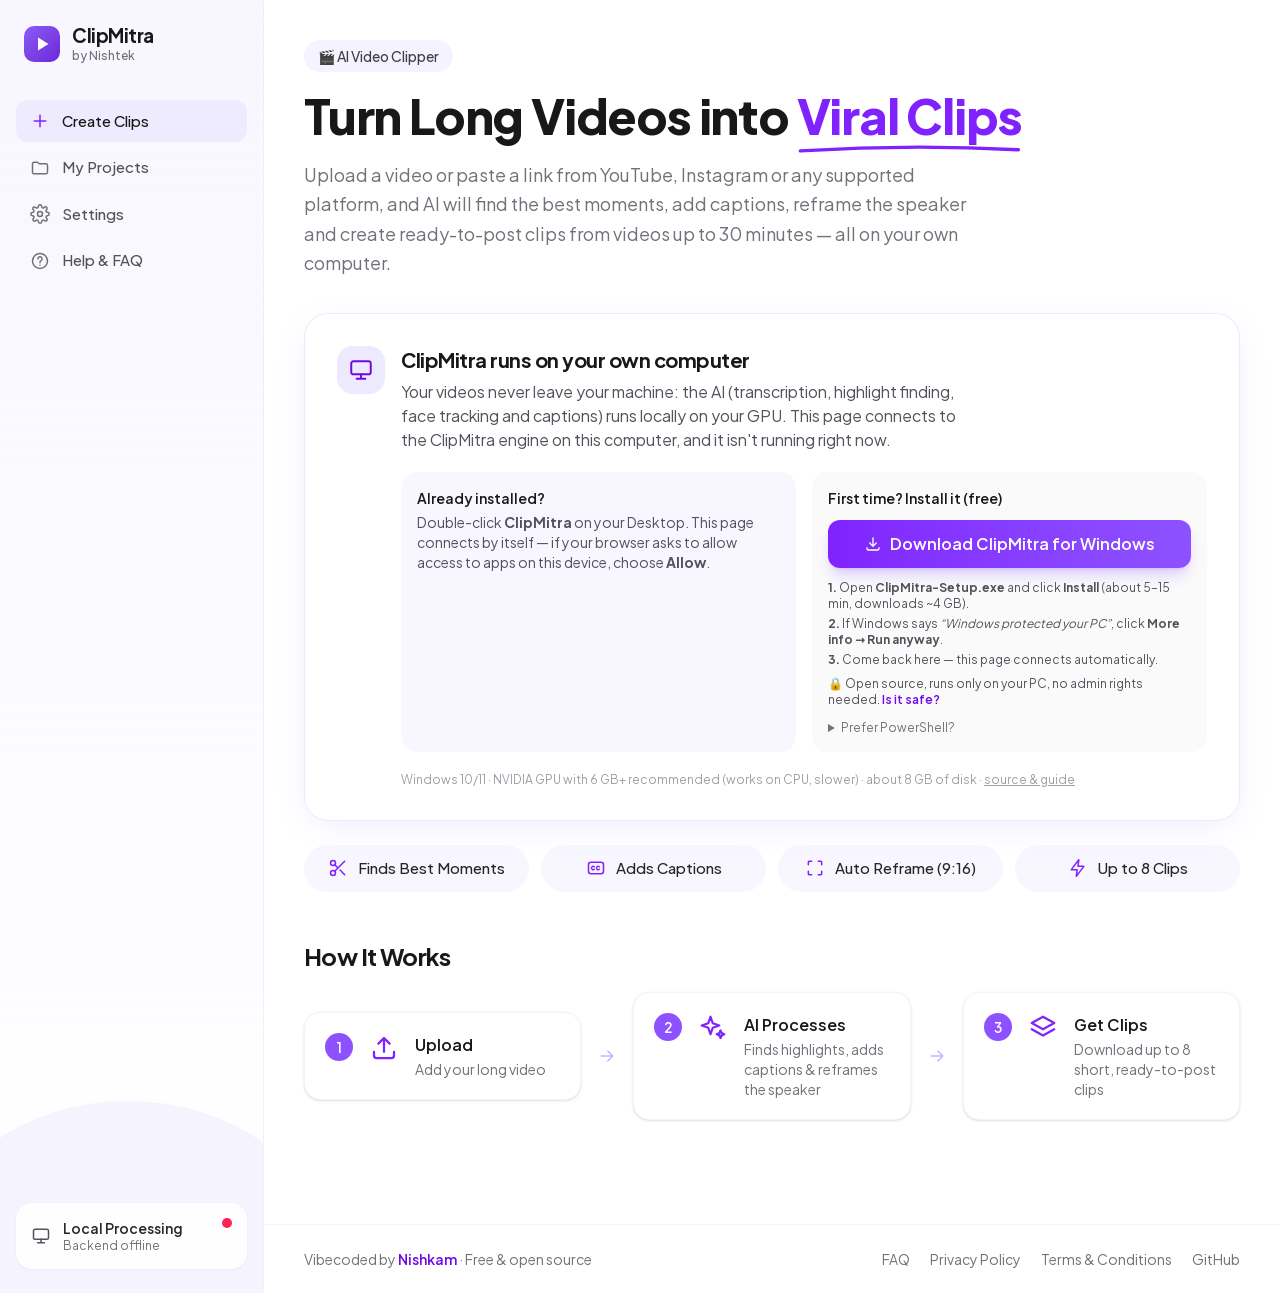
==== commit b0749279: "ClipMitra: videos up to 30 minutes Co-Authored-By: Claude Opus 5.5 <noreply@anthropic.com>" ====
--- a/clipmitra/index.html
+++ b/clipmitra/index.html
@@ -1 +1 @@
-<!DOCTYPE html><html lang="en" class="t0mrfW_variable h-full antialiased"><head><meta charSet="utf-8"/><meta name="viewport" content="width=device-width, initial-scale=1"/><link rel="preload" href="/clipmitra/_next/static/media/d8aeca813a9ab546-s.p.18rizl4rsrl42.woff2" as="font" crossorigin="" type="font/woff2"/><link rel="stylesheet" href="/clipmitra/_next/static/chunks/06h8z5-f6bnoa.css" data-precedence="next"/><link rel="preload" as="script" fetchPriority="low" href="/clipmitra/_next/static/chunks/310vm2bl3xxpt.js"/><script src="/clipmitra/_next/static/chunks/1wnov70f88xjy.js" async=""></script><script src="/clipmitra/_next/static/chunks/39_j1bdzreq0m.js" async=""></script><script src="/clipmitra/_next/static/chunks/0hiixj4yjw2ee.js" async=""></script><script src="/clipmitra/_next/static/chunks/turbopack-1xj9rfva7eg9h.js" async=""></script><script src="/clipmitra/_next/static/chunks/1n64zaxqr7-uv.js" async=""></script><script src="/clipmitra/_next/static/chunks/0yn_g1-fb6uuk.js" async=""></script><title>ClipMitra AI</title><meta name="description" content="Turn long videos into short, captioned, vertical clips — locally."/><link rel="icon" href="/clipmitra/favicon.ico?favicon.117ezoe8m31dk.ico" sizes="48x48" type="image/x-icon"/><meta name="next-size-adjust" content=""/><script src="/clipmitra/_next/static/chunks/0cz1d0mv5g_q7.js" noModule=""></script></head><body class="flex min-h-full bg-white text-zinc-900"><div hidden=""><!--$--><!--/$--></div><!--$--><aside class="relative hidden w-[264px] shrink-0 flex-col overflow-hidden border-r border-violet-100/70 bg-gradient-to-b from-violet-50/70 to-white px-4 py-6 md:flex"><a class="mb-9 flex items-center gap-3 px-2" href="/clipmitra/"><svg width="36" height="36" viewBox="0 0 36 36"><defs><linearGradient id="lg" x1="0" y1="0" x2="1" y2="1"><stop offset="0" stop-color="#8b5cf6"></stop><stop offset="1" stop-color="#6d28d9"></stop></linearGradient></defs><rect width="36" height="36" rx="10" fill="url(#lg)"></rect><path d="M14 11.5v13l10.5-6.5z" fill="#fff"></path></svg><div class="leading-tight"><div class="text-[19px] font-bold tracking-tight text-zinc-900">ClipMitra</div><div class="text-xs font-medium text-zinc-500">by Nishtek</div></div></a><nav class="flex flex-col gap-1"><a class="flex items-center gap-3 rounded-xl px-3.5 py-2.5 text-[15px] font-medium transition bg-violet-100/80 text-zinc-900" href="/clipmitra/"><svg width="20" height="20" viewBox="0 0 24 24" fill="none" stroke="currentColor" stroke-width="1.8" stroke-linecap="round" stroke-linejoin="round" class="text-violet-600"><path d="M12 5v14M5 12h14"></path></svg>Create Clips</a><a class="flex items-center gap-3 rounded-xl px-3.5 py-2.5 text-[15px] font-medium transition text-zinc-600 hover:bg-violet-50 hover:text-zinc-900" href="/clipmitra/projects/"><svg width="20" height="20" viewBox="0 0 24 24" fill="none" stroke="currentColor" stroke-width="1.8" stroke-linecap="round" stroke-linejoin="round" class="text-zinc-500"><path d="M3 7a2 2 0 0 1 2-2h4l2 2h8a2 2 0 0 1 2 2v8a2 2 0 0 1-2 2H5a2 2 0 0 1-2-2z"></path></svg>My Projects</a><a class="flex items-center gap-3 rounded-xl px-3.5 py-2.5 text-[15px] font-medium transition text-zinc-600 hover:bg-violet-50 hover:text-zinc-900" href="/clipmitra/settings/"><svg width="20" height="20" viewBox="0 0 24 24" fill="none" stroke="currentColor" stroke-width="1.8" stroke-linecap="round" stroke-linejoin="round" class="text-zinc-500"><circle cx="12" cy="12" r="3"></circle><path d="M19.4 15a1.7 1.7 0 0 0 .3 1.8l.1.1a2 2 0 1 1-2.8 2.8l-.1-.1a1.7 1.7 0 0 0-1.8-.3 1.7 1.7 0 0 0-1 1.5V21a2 2 0 1 1-4 0v-.1a1.7 1.7 0 0 0-1.1-1.5 1.7 1.7 0 0 0-1.8.3l-.1.1a2 2 0 1 1-2.8-2.8l.1-.1a1.7 1.7 0 0 0 .3-1.8 1.7 1.7 0 0 0-1.5-1H3a2 2 0 1 1 0-4h.1a1.7 1.7 0 0 0 1.5-1.1 1.7 1.7 0 0 0-.3-1.8l-.1-.1a2 2 0 1 1 2.8-2.8l.1.1a1.7 1.7 0 0 0 1.8.3H9a1.7 1.7 0 0 0 1-1.5V3a2 2 0 1 1 4 0v.1a1.7 1.7 0 0 0 1 1.5 1.7 1.7 0 0 0 1.8-.3l.1-.1a2 2 0 1 1 2.8 2.8l-.1.1a1.7 1.7 0 0 0-.3 1.8V9a1.7 1.7 0 0 0 1.5 1H21a2 2 0 1 1 0 4h-.1a1.7 1.7 0 0 0-1.5 1z"></path></svg>Settings</a><a class="flex items-center gap-3 rounded-xl px-3.5 py-2.5 text-[15px] font-medium transition text-zinc-600 hover:bg-violet-50 hover:text-zinc-900" href="/clipmitra/faq/"><svg width="20" height="20" viewBox="0 0 24 24" fill="none" stroke="currentColor" stroke-width="1.8" stroke-linecap="round" stroke-linejoin="round" class="text-zinc-500"><circle cx="12" cy="12" r="9"></circle><path d="M9.5 9.5a2.5 2.5 0 1 1 3.5 2.3c-.6.3-1 .9-1 1.6v.6M12 17h.01"></path></svg>Help &amp; FAQ</a></nav><div class="pointer-events-none absolute -bottom-24 -left-16 h-72 w-96 rounded-[50%] bg-violet-100/50"></div><a class="relative mt-auto flex items-center gap-3 rounded-2xl border border-white bg-white/90 p-3.5 shadow-sm shadow-violet-100" href="/clipmitra/settings/"><svg width="20" height="20" viewBox="0 0 24 24" fill="none" stroke="currentColor" stroke-width="1.8" stroke-linecap="round" stroke-linejoin="round" class="text-zinc-600"><rect x="3" y="4" width="18" height="12" rx="2"></rect><path d="M8 20h8M12 16v4"></path></svg><div class="min-w-0 flex-1"><div class="text-sm font-semibold text-zinc-800">Local Processing</div><div class="truncate text-xs text-zinc-500">Checking…</div></div><span class="h-2.5 w-2.5 self-start rounded-full bg-zinc-300"></span></a></aside><!--/$--><main class="flex min-w-0 flex-1 flex-col"><div class="flex-1"><div class="mx-auto w-full max-w-5xl px-6 py-10 lg:px-10"><span class="inline-flex items-center gap-2 rounded-full bg-violet-50 px-3.5 py-1.5 text-sm font-medium text-zinc-700">🎬 AI Video Clipper</span><h1 class="mt-5 text-4xl font-extrabold tracking-tight text-zinc-900 sm:text-5xl">Turn Long Videos into<!-- --> <span class="relative whitespace-nowrap text-violet-600">Viral Clips<svg class="absolute -bottom-2 left-0 w-full" viewBox="0 0 200 10" preserveAspectRatio="none" aria-hidden="true"><path d="M3 7 Q100 1 197 6" stroke="currentColor" stroke-width="3" fill="none" stroke-linecap="round"></path></svg></span></h1><p class="mt-5 max-w-2xl text-lg leading-relaxed text-zinc-500">Upload a video or paste a link from YouTube, Instagram or any supported platform, and AI will find the best moments, add captions, reframe the speaker and create 3–4 ready-to-post clips — all on your own computer.</p><div class="mt-9"><div class="flex min-h-[300px] items-center justify-center gap-3 rounded-3xl border border-violet-100 bg-white/80 text-zinc-500"><svg width="20" height="20" viewBox="0 0 24 24" fill="none" class="animate-spin"><circle cx="12" cy="12" r="9" stroke="currentColor" stroke-opacity=".2" stroke-width="2.5"></circle><path d="M21 12a9 9 0 0 0-9-9" stroke="currentColor" stroke-width="2.5" stroke-linecap="round"></path></svg> Looking for ClipMitra on this computer…</div></div><ul class="mt-6 grid grid-cols-2 gap-3 lg:grid-cols-4"><li class="flex items-center justify-center gap-2.5 rounded-full bg-violet-50/70 px-4 py-3 text-[15px] font-medium text-zinc-800"><svg width="20" height="20" viewBox="0 0 24 24" fill="none" stroke="currentColor" stroke-width="1.8" stroke-linecap="round" stroke-linejoin="round" class="text-violet-600"><circle cx="6" cy="6" r="3"></circle><circle cx="6" cy="18" r="3"></circle><path d="M20 4 8.1 15.9M14.5 14.5 20 20M8.1 8.1 12 12"></path></svg> <!-- -->Finds Best Moments</li><li class="flex items-center justify-center gap-2.5 rounded-full bg-violet-50/70 px-4 py-3 text-[15px] font-medium text-zinc-800"><svg width="20" height="20" viewBox="0 0 24 24" fill="none" stroke="currentColor" stroke-width="1.8" stroke-linecap="round" stroke-linejoin="round" class="text-violet-600"><rect x="3" y="5" width="18" height="14" rx="3"></rect><path d="M10 10.5a2 2 0 1 0 0 3M16 10.5a2 2 0 1 0 0 3"></path></svg> <!-- -->Adds Captions</li><li class="flex items-center justify-center gap-2.5 rounded-full bg-violet-50/70 px-4 py-3 text-[15px] font-medium text-zinc-800"><svg width="20" height="20" viewBox="0 0 24 24" fill="none" stroke="currentColor" stroke-width="1.8" stroke-linecap="round" stroke-linejoin="round" class="text-violet-600"><path d="M4 8V5a1 1 0 0 1 1-1h3M16 4h3a1 1 0 0 1 1 1v3M20 16v3a1 1 0 0 1-1 1h-3M8 20H5a1 1 0 0 1-1-1v-3"></path></svg> <!-- -->Auto Reframe (9:16)</li><li class="flex items-center justify-center gap-2.5 rounded-full bg-violet-50/70 px-4 py-3 text-[15px] font-medium text-zinc-800"><svg width="20" height="20" viewBox="0 0 24 24" fill="none" stroke="currentColor" stroke-width="1.8" stroke-linecap="round" stroke-linejoin="round" class="text-violet-600"><path d="M13 2 4 14h7l-1 8 9-12h-7z"></path></svg> <!-- -->Creates 3–4 Clips</li></ul><h2 class="mt-12 text-2xl font-bold tracking-tight text-zinc-900">How It Works</h2><ol class="mt-5 grid gap-4 md:grid-cols-[1fr_auto_1fr_auto_1fr] md:items-center"><li class="contents"><div class="flex items-start gap-4 rounded-2xl border border-zinc-100 bg-white p-5 shadow-sm"><span class="grid h-7 w-7 shrink-0 place-items-center rounded-full bg-violet-500 text-sm font-semibold text-white">1</span><svg width="30" height="30" viewBox="0 0 24 24" fill="none" stroke="currentColor" stroke-width="1.8" stroke-linecap="round" stroke-linejoin="round" class="shrink-0 text-violet-600"><path d="M12 15V4M7.5 8.5 12 4l4.5 4.5M4 15v3a2 2 0 0 0 2 2h12a2 2 0 0 0 2-2v-3"></path></svg><div><div class="font-semibold text-zinc-900">Upload</div><div class="mt-0.5 text-sm text-zinc-500">Add your long video</div></div></div><svg width="20" height="20" viewBox="0 0 24 24" fill="none" stroke="currentColor" stroke-width="1.8" stroke-linecap="round" stroke-linejoin="round" class="hidden text-violet-300 md:block"><path d="M5 12h14M13 6l6 6-6 6"></path></svg></li><li class="contents"><div class="flex items-start gap-4 rounded-2xl border border-zinc-100 bg-white p-5 shadow-sm"><span class="grid h-7 w-7 shrink-0 place-items-center rounded-full bg-violet-500 text-sm font-semibold text-white">2</span><svg width="30" height="30" viewBox="0 0 24 24" fill="none" stroke="currentColor" stroke-width="1.8" stroke-linecap="round" stroke-linejoin="round" class="shrink-0 text-violet-600"><path d="M10 3 11.8 8.2 17 10l-5.2 1.8L10 17l-1.8-5.2L3 10l5.2-1.8zM18 14l.9 2.1L21 17l-2.1.9L18 20l-.9-2.1L15 17l2.1-.9z"></path></svg><div><div class="font-semibold text-zinc-900">AI Processes</div><div class="mt-0.5 text-sm text-zinc-500">Finds highlights, adds captions &amp; reframes the speaker</div></div></div><svg width="20" height="20" viewBox="0 0 24 24" fill="none" stroke="currentColor" stroke-width="1.8" stroke-linecap="round" stroke-linejoin="round" class="hidden text-violet-300 md:block"><path d="M5 12h14M13 6l6 6-6 6"></path></svg></li><li class="contents"><div class="flex items-start gap-4 rounded-2xl border border-zinc-100 bg-white p-5 shadow-sm"><span class="grid h-7 w-7 shrink-0 place-items-center rounded-full bg-violet-500 text-sm font-semibold text-white">3</span><svg width="30" height="30" viewBox="0 0 24 24" fill="none" stroke="currentColor" stroke-width="1.8" stroke-linecap="round" stroke-linejoin="round" class="shrink-0 text-violet-600"><path d="m12 3 9 5-9 5-9-5z"></path><path d="m3 13 9 5 9-5"></path></svg><div><div class="font-semibold text-zinc-900">Get Clips</div><div class="mt-0.5 text-sm text-zinc-500">Download 3–4 short, ready-to-post clips</div></div></div></li></ol></div><!--$--><!--/$--></div><footer class="mt-16 border-t border-zinc-100 px-6 py-6 text-sm text-zinc-500 lg:px-10"><div class="mx-auto flex max-w-5xl flex-col items-center justify-between gap-3 sm:flex-row"><p>Vibecoded by<!-- --> <a href="https://www.instagram.com/nishkambhatia/" target="_blank" rel="noopener noreferrer" class="font-semibold text-violet-700 hover:underline" title="@nishkambhatia on Instagram">Nishkam</a> <!-- -->· Free &amp; open source</p><nav class="flex flex-wrap items-center gap-x-5 gap-y-1"><a class="hover:text-violet-700" href="/clipmitra/faq/">FAQ</a><a class="hover:text-violet-700" href="/clipmitra/privacy/">Privacy Policy</a><a class="hover:text-violet-700" href="/clipmitra/terms/">Terms &amp; Conditions</a><a href="https://github.com/Nishkam-b/clipmitra" target="_blank" rel="noopener noreferrer" class="hover:text-violet-700">GitHub</a></nav></div></footer></main><script id="_R_">(globalThis["TURBOPACK"] || (globalThis["TURBOPACK"] = [])).push({"otherChunks":["static/chunks/310vm2bl3xxpt.js","static/chunks/1wnov70f88xjy.js","static/chunks/39_j1bdzreq0m.js","static/chunks/0hiixj4yjw2ee.js"],"runtimeModuleIds":[94553]});</script><script src="/clipmitra/_next/static/chunks/310vm2bl3xxpt.js" async=""></script><script>(self.__next_f=self.__next_f||[]).push([0])</script><script>self.__next_f.push([1,"1:\"$Sreact.fragment\"\n2:\"$Sreact.suspense\"\n3:\"/clipmitra/_next/static/chunks/1n64zaxqr7-uv.js\"\n4:I[87771,[\"$3\"],\"Sidebar\"]\n5:I[39756,[\"$3\"],\"default\"]\n6:I[37457,[\"$3\"],\"default\"]\n7:I[22016,[\"$3\"],\"\"]\nf:\"ViewportBoundary\"\n10:I[97367,[\"$3\"],\"$f\"]\n12:\"MetadataBoundary\"\n13:I[97367,[\"$3\"],\"$12\"]\n15:I[68027,[\"$3\"],\"default\",1]\n:HL[\"/clipmitra/_next/static/chunks/06h8z5-f6bnoa.css\",\"style\"]\n:HL[\"/clipmitra/_next/static/media/d8aeca813a9ab546-s.p.18rizl4rsrl42.woff2\",\"font\",{\"crossOrigin\":\"\",\"type\":\"font/woff2\"}]\n8:[[\"children\",{\"s\":\"__PAGE__\",\"h\":512,\"d\":{\"r\":[\"$\",\"$1\",\"c\",{\"children\":[[\"$\",\"div\",null,{\"className\":\"mx-auto w-full max-w-5xl px-6 py-10 lg:px-10\",\"children\":[[\"$\",\"span\",null,{\"className\":\"inline-flex items-center gap-2 rounded-full bg-violet-50 px-3.5 py-1.5 text-sm font-medium text-zinc-700\",\"children\":\"🎬 AI Video Clipper\"}],[\"$\",\"h1\",null,{\"className\":\"mt-5 text-4xl font-extrabold tracking-tight text-zinc-900 sm:text-5xl\",\"children\":[\"Turn Long Videos into\",\" \",[\"$\",\"span\",null,{\"className\":\"relative whitespace-nowrap text-violet-600\",\"children\":[\"Viral Clips\",[\"$\",\"svg\",null,{\"className\":\"absolute -bottom-2 left-0 w-full\",\"viewBox\":\"0 0 200 10\",\"preserveAspectRatio\":\"none\",\"aria-hidden\":true,\"children\":[\"$\",\"path\",null,{\"d\":\"M3 7 Q100 1 197 6\",\"stroke\":\"currentColor\",\"strokeWidth\":\"3\",\"fill\":\"none\",\"strokeLinecap\":\"round\"}]}]]}]]}],[\"$\",\"p\",null,{\"className\":\"mt-5 max-w-2xl text-lg leading-relaxed text-zinc-500\",\"children\":\"Upload a video or paste a link from YouTube, Instagram or any supported platform, and AI will find the best moments, add captions, reframe the speaker and create 3–4 ready-to-post clips — all on your own computer.\"}],[\"$\",\"div\",null,{\"className\":\"mt-9\",\"children\":\"$L9\"}],\"$La\",\"$Lb\",\"$Lc\"]}],[\"$Ld\"],\"$Le\"]}],\"p\":false,\"v\":null}}]]\n0:{\"P\":null,\"c\":[\"\",\"\"],\"q\":\"\",\"i\":false,\"t\":{\"t\":{\"s\":\"\",\"h\":528,\"d\":{\"r\":[\"$\",\"$1\",\"c\",{\"children\":[[[\"$\",\"link\",\"0\",{\"rel\":\"stylesheet\",\"href\":\"/clipmitra/_next/static/chunks/06h8z5-f6bnoa.css\",\"precedence\":\"next\",\"crossOrigin\":\"$undefined\",\"nonce\":\"$undefined\"}],[\"$\",\"script\",\"script-0\",{\"src\":\"/clipmitra/_next/static/chunks/1n64zaxqr7-uv.js\",\"async\":true,\"nonce\":\"$undefined\"}]],[\"$\",\"html\",null,{\"lang\":\"en\",\"className\":\"t0mrfW_variable h-full antialiased\",\"children\":[\"$\",\"body\",null,{\"className\":\"flex min-h-full bg-white text-zinc-900\",\"children\":[[\"$\",\"$2\",null,{\"fallback\":[\"$\",\"div\",null,{\"className\":\"hidden w-[264px] shrink-0 md:block\"}],\"children\":[\"$\",\"$L4\",null,{}]}],[\"$\",\"main\",null,{\"className\":\"flex min-w-0 flex-1 flex-col\",\"children\":[[\"$\",\"div\",null,{\"className\":\"flex-1\",\"children\":[\"$\",\"$L5\",null,{\"parallelRouterKey\":\"children\",\"error\":\"$undefined\",\"errorStyles\":\"$undefined\",\"errorScripts\":\"$undefined\",\"template\":[\"$\",\"$L6\",null,{}],\"templateStyles\":\"$undefined\",\"templateScripts\":\"$undefined\",\"notFound\":[[[\"$\",\"title\",null,{\"children\":\"404: This page could not be found.\"}],[\"$\",\"div\",null,{\"style\":{\"fontFamily\":\"system-ui,\\\"Segoe UI\\\",Roboto,Helvetica,Arial,sans-serif,\\\"Apple Color Emoji\\\",\\\"Segoe UI Emoji\\\"\",\"height\":\"100vh\",\"textAlign\":\"center\",\"display\":\"flex\",\"flexDirection\":\"column\",\"alignItems\":\"center\",\"justifyContent\":\"center\"},\"children\":[\"$\",\"div\",null,{\"children\":[[\"$\",\"style\",null,{\"dangerouslySetInnerHTML\":{\"__html\":\"body{color:#000;background:#fff;margin:0}.next-error-h1{border-right:1px solid rgba(0,0,0,.3)}@media (prefers-color-scheme:dark){body{color:#fff;background:#000}.next-error-h1{border-right:1px solid rgba(255,255,255,.3)}}\"}}],[\"$\",\"h1\",null,{\"className\":\"next-error-h1\",\"style\":{\"display\":\"inline-block\",\"margin\":\"0 20px 0 0\",\"padding\":\"0 23px 0 0\",\"fontSize\":24,\"fontWeight\":500,\"verticalAlign\":\"top\",\"lineHeight\":\"49px\"},\"children\":404}],[\"$\",\"div\",null,{\"style\":{\"display\":\"inline-block\"},\"children\":[\"$\",\"h2\",null,{\"style\":{\"fontSize\":14,\"fontWeight\":400,\"lineHeight\":\"49px\",\"margin\":0},\"children\":\"This page could not be found.\"}]}]]}]}]],[]],\"forbidden\":\"$undefined\",\"unauthorized\":\"$undefined\"}]}],[\"$\",\"footer\",null,{\"className\":\"mt-16 border-t border-zinc-100 px-6 py-6 text-sm text-zinc-500 lg:px-10\",\"children\":[\"$\",\"div\",null,{\"className\":\"mx-auto flex max-w-5xl flex-col items-center justify-between gap-3 sm:flex-row\",\"children\":[[\"$\",\"p\",null,{\"children\":[\"Vibecoded by\",\" \",[\"$\",\"a\",null,{\"href\":\"https://www.instagram.com/nishkambhatia/\",\"target\":\"_blank\",\"rel\":\"noopener noreferrer\",\"className\":\"font-semibold text-violet-700 hover:underline\",\"title\":\"@nishkambhatia on Instagram\",\"children\":\"Nishkam\"}],\" \",\"· Free \u0026 open source\"]}],[\"$\",\"nav\",null,{\"className\":\"flex flex-wrap items-center gap-x-5 gap-y-1\",\"children\":[[\"$\",\"$L7\",null,{\"href\":\"/faq\",\"className\":\"hover:text-violet-700\",\"children\":\"FAQ\"}],[\"$\",\"$L7\",null,{\"href\":\"/privacy\",\"className\":\"hover:text-violet-700\",\"children\":\"Privacy Policy\"}],[\"$\",\"$L7\",null,{\"href\":\"/terms\",\"className\":\"hover:text-violet-700\",\"children\":\"Terms \u0026 Conditions\"}],[\"$\",\"a\",null,{\"href\":\"https://github.com/Nishkam-b/clipmitra\",\"target\":\"_blank\",\"rel\":\"noopener noreferrer\",\"className\":\"hover:text-violet-700\",\"children\":\"GitHub\"}]]}]]}]}]]}]]}]}]]}],\"p\":false,\"v\":null},\"c\":\"$Q8\"},\"h\":{\"r\":[\"$\",\"$1\",\"h\",{\"children\":[null,[\"$\",\"$L10\",null,{\"children\":\"$L11\"}],[\"$\",\"$L13\",null,{\"children\":[[\"$\",\"div\",null,{\"hidden\":true,\"children\":[\"$\",\"$2\",null,{\"name\":\"Next.Metadata\",\"children\":\"$L14\"}]}],null]}],[\"$\",\"meta\",null,{\"name\":\"next-size-adjust\",\"content\":\"\"}]]}],\"p\":false,\"v\":null}},\"m\":\"$undefined\",\"G\":[\"$15\",[[\"$\",\"link\",\"0\",{\"rel\":\"stylesheet\",\"href\":\"/clipmitra/_next/static/chunks/06h8z5-f6bnoa.css\",\"precedence\":\"next\",\"crossOrigin\":\"$undefined\",\"nonce\":\"$undefined\"}]]],\"S\":true,\"r\":\"$undefined\",\"s\":\"$undefined\",\"a\":\"$undefined\",\"l\":\"$undefined\",\"p\":\"$undefined\",\"d\":\"$undefined\",\"b\":\"0uO6exyWDaksvbr41gVf-\"}\n16:\"/clipmitra/_next/static/chunks/0yn_g1-fb6uuk.js\"\n17:I[86349,[\"$3\",\"$16\"],\"EngineGate\"]\n18:I[71922,[\"$3\",\"$16\"],\"UploadCard\"]\n19:I[97367,[\"$3\"],\"OutletBoundary\"]\n9:[\"$\",\"$L17\",null,{\"children\":[\"$\",\"$L18\",null,{}]}]\na:[\"$\",\"ul\",null,{\"className\":\"mt-6 grid grid-cols-2 gap-3 lg:grid-cols-4\",\"children\":[[\"$\",\"li\",\"Finds Best Moments\",{\"className\":\"flex items-center justify-center gap-2.5 rounded-full bg-violet-50/70 px-4 py-3 text-[15px] font-medium text-zinc-800\",\"children\":[[\"$\",\"svg\",null,{\"width\":20,\"height\":20,\"viewBox\":\"0 0 24 24\",\"fill\":\"none\",\"stroke\":\"currentColor\",\"strokeWidth\":1.8,\"strokeLinecap\":\"round\",\"strokeLinejoin\":\"round\",\"className\":\"text-violet-600\",\"children\":[[\"$\",\"circle\",null,{\"cx\":\"6\",\"cy\":\"6\",\"r\":\"3\"}],[\"$\",\"circle\",null,{\"cx\":\"6\",\"cy\":\"18\",\"r\":\"3\"}],[\"$\",\"path\",null,{\"d\":\"M20 4 8.1 15.9M14.5 14.5 20 20M8.1 8.1 12 12\"}]]}],\" \",\"Finds Best Moments\"]}],[\"$\",\"li\",\"Adds Captions\",{\"className\":\"flex items-center justify-center gap-2.5 rounded-full bg-violet-50/70 px-4 py-3 text-[15px] font-medium text-zinc-800\",\"children\":[[\"$\",\"svg\",null,{\"width\":20,\"height\":20,\"viewBox\":\"0 0 24 24\",\"fill\":\"none\",\"stroke\":\"currentColor\",\"strokeWidth\":1.8,\"strokeLinecap\":\"round\",\"strokeLinejoin\":\"round\",\"className\":\"text-violet-600\",\"children\":[[\"$\",\"rect\",null,{\"x\":\"3\",\"y\":\"5\",\"width\":\"18\",\"height\":\"14\",\"rx\":\"3\"}],[\"$\",\"path\",null,{\"d\":\"M10 10.5a2 2 0 1 0 0 3M16 10.5a2 2 0 1 0 0 3\"}]]}],\" \",\"Adds Captions\"]}],[\"$\",\"li\",\"Auto Reframe (9:16)\",{\"className\":\"flex items-center justify-center gap-2.5 rounded-full bg-violet-50/70 px-4 py-3 text-[15px] font-medium text-zinc-800\",\"children\":[[\"$\",\"svg\",null,{\"width\":20,\"height\":20,\"viewBox\":\"0 0 24 24\",\"fill\":\"none\",\"stroke\":\"currentColor\",\"strokeWidth\":1.8,\"strokeLinecap\":\"round\",\"strokeLinejoin\":\"round\",\"className\":\"text-violet-600\",\"children\":[\"$\",\"path\",null,{\"d\":\"M4 8V5a1 1 0 0 1 1-1h3M16 4h3a1 1 0 0 1 1 1v3M20 16v3a1 1 0 0 1-1 1h-3M8 20H5a1 1 0 0 1-1-1v-3\"}]}],\" \",\"Auto Reframe (9:16)\"]}],[\"$\",\"li\",\"Creates 3–4 Clips\",{\"className\":\"flex items-center justify-center gap-2.5 rounded-full bg-violet-50/70 px-4 py-3 text-[15px] font-medium text-zinc-800\",\"children\":[[\"$\",\"svg\",null,{\"width\":20,\"height\":20,\"viewBox\":\"0 0 24 24\",\"fill\":\"none\",\"stroke\":\"currentColor\",\"strokeWidth\":1.8,\"strokeLinecap\":\"round\",\"strokeLinejoin\":\"round\",\"className\":\"text-violet-600\",\"children\":[\"$\",\"path\",null,{\"d\":\"M13 2 4 14h7l-1 8 9-12h-7z\"}]}],\" \",\"Creates 3–4 Clips\"]}]]}]\nb:[\"$\",\"h2\",null,{\"className\":\"mt-12 text-2xl font-bold tracking-tight text-zinc-900\",\"children\":\"How It Works\"}]\nc:[\"$\",\"ol\",null,{\"className\":\"mt-5 grid gap-4 md:grid-cols-[1fr_auto_1fr_auto_1fr] md:items-center\",\"children\":[[\"$\",\"li\",\"Upload\",{\"className\":\"contents\",\"children\":[[\"$\",\"div\",null,{\"className\":\"flex items-start gap-4 rounded-2xl border border-zinc-100 bg-white p-5 shadow-sm\",\"children\":[[\"$\",\"span\",null,{\"className\":\"grid h-7 w-7 shrink-0 place-items-center rounded-full bg-violet-500 text-sm font-semibold text-white\",\"children\":1}],[\"$\",\"svg\",null,{\"width\":30,\"height\":30,\"viewBox\":\"0 0 24 24\",\"fill\":\"none\",\"stroke\":\"currentColor\",\"strokeWidth\":1.8,\"strokeLinecap\":\"round\",\"strokeLinejoin\":\"round\",\"className\":\"shrink-0 text-violet-600\",\"children\":[\"$\",\"path\",null,{\"d\":\"M12 15V4M7.5 8.5 12 4l4.5 4.5M4 15v3a2 2 0 0 0 2 2h12a2 2 0 0 0 2-2v-3\"}]}],[\"$\",\"div\",null,{\"children\":[[\"$\",\"div\",null,{\"className\":\"font-semibold text-zinc-900\",\"children\":\"Upload\"}],[\"$\",\"div\",null,{\"className\":\"mt-0.5 text-sm text-zinc-500\",\"children\":\"Add your long video\"}]]}]]}],[\"$\",\"svg\",null,{\"width\":20,\"height\":20,\"viewBox\":\"0 0 24 24\",\"fill\":\"none\",\"stroke\":\"currentColor\",\"strokeWidth\":1.8,\"strokeLinecap\":\"round\",\"strokeLinejoin\":\"round\",\"className\":\"hidden text-violet-300 md:block\",\"children\":[\"$\",\"path\",null,{\"d\":\"M5 12h14M13 6l6 6-6 6\"}]}]]}],[\"$\",\"li\",\"AI Processes\",{\"className\":\"contents\",\"children\":[[\"$\",\"div\",null,{\"className\":\"flex items-start gap-4 rounded-2xl border border-zinc-100 bg-white p-5 shadow-sm\",\"children\":[[\"$\",\"span\",null,{\"className\":\"grid h-7 w-7 shrink-0 place-items-center rounded-full bg-violet-500 text-sm font-semibold text-white\",\"children\":2}],[\"$\",\"svg\",null,{\"width\":30,\"height\":30,\"viewBox\":\"0 0 24 24\",\"fill\":\"none\",\"stroke\":\"currentColor\",\"strokeWidth\":1.8,\"strokeLinecap\":\"round\",\"strokeLinejoin\":\"round\",\"className\":\"shrink-0 text-violet-600\",\"children\":[\"$\",\"path\",null,{\"d\":\"M10 3 11.8 8.2 17 10l-5.2 1.8L10 17l-1.8-5.2L3 10l5.2-1.8zM18 14l.9 2.1L21 17l-2.1.9L18 20l-.9-2.1L15 17l2.1-.9z\"}]}],[\"$\",\"div\",null,{\"children\":[[\"$\",\"div\",null,{\"className\":\"font-semibold text-zinc-900\",\"children\":\"AI Processes\"}],[\"$\",\"div\",null,{\"className\":\"mt-0.5 text-sm text-zinc-500\",\"children\":\"Finds highlights, adds captions \u0026 reframes the speaker\"}]]}]]}],[\"$\",\"svg\",null,{\"width\":20,\"height\":20,\"viewBox\":\"0 0 24 24\",\"fill\":\"none\",\"stroke\":\"currentColor\",\"strokeWidth\":1.8,\"strokeLinecap\":\"round\",\"strokeLinejoin\":\"round\",\"className\":\"hidden text-violet-300 md:block\",\"children\":[\"$\",\"path\",null,{\"d\":\"M5 12h14M13 6l6 6-6 6\"}]}]]}],[\"$\",\"li\",\"Get Clips\",{\"className\":\"contents\",\"children\":[[\"$\",\"div\",null,{\"className\":\"flex items-start gap-4 rounded-2xl border border-zinc-100 bg-white p-5 shadow-sm\",\"children\":[[\"$\",\"span\",null,{\"className\":\"grid h-7 w-7 shrink-0 place-items-center rounded-full bg-violet-500 text-sm font-semibold text-white\",\"children\":3}],[\"$\",\"svg\",null,{\"width\":30,\"height\":30,\"viewBox\":\"0 0 24 24\",\"fill\":\"none\",\"stroke\":\"currentColor\",\"strokeWidth\":1.8,\"strokeLinecap\":\"round\",\"strokeLinejoin\":\"round\",\"className\":\"shrink-0 text-violet-600\",\"children\":[[\"$\",\"path\",null,{\"d\":\"m12 3 9 5-9 5-9-5z\"}],[\"$\",\"path\",null,{\"d\":\"m3 13 9 5 9-5\"}]]}],[\"$\",\"div\",null,{\"children\":[[\"$\",\"div\",null,{\"className\":\"font-semibold text-zinc-900\",\"children\":\"Get Clips\"}],[\"$\",\"div\",null,{\"className\":\"mt-0.5 text-sm text-zinc-500\",\"children\":\"Download 3–4 short, ready-to-post clips\"}]]}]]}],false]}]]}]\nd:[\"$\",\"script\",\"script-0\",{\"src\":\"/clipmitra/_next/static/chunks/0yn_g1-fb6uuk.js\",\"async\":true,\"nonce\":\"$undefined\"}]\ne:[\"$\",\"$L19\",null,{\"children\":[\"$\",\"$2\",null,{\"name\":\"Next.MetadataOutlet\",\"children\":\"$@1a\"}]}]\n11:[[\"$\",\"meta\",\"0\",{\"charSet\":\"utf-8\"}],[\"$\",\"meta\",\"1\",{\"name\":\"viewport\",\"content\":\"width=device-width, initial-scale=1\"}]]\n1b:I[27201,[\"$3\"],\"IconMark\"]\n14:[[\"$\",\"title\",\"0\",{\"children\":\"ClipMitra AI\"}],[\"$\",\"meta\",\"1\",{\"name\":\"description\",\"content\":\"Turn long videos into short, captioned, vertical clips — locally.\"}],[\"$\",\"link\",\"2\",{\"rel\":\"icon\",\"href\":\"/clipmitra/favicon.ico?favicon.117ezoe8m31dk.ico\",\"sizes\":\"48x48\",\"type\":\"image/x-icon\"}],[\"$\",\"$L1b\",\"3\",{}]]\n1a:null\n"])</script></body></html>+<!DOCTYPE html><html lang="en" class="t0mrfW_variable h-full antialiased"><head><meta charSet="utf-8"/><meta name="viewport" content="width=device-width, initial-scale=1"/><link rel="preload" href="/clipmitra/_next/static/media/d8aeca813a9ab546-s.p.18rizl4rsrl42.woff2" as="font" crossorigin="" type="font/woff2"/><link rel="stylesheet" href="/clipmitra/_next/static/chunks/06h8z5-f6bnoa.css" data-precedence="next"/><link rel="preload" as="script" fetchPriority="low" href="/clipmitra/_next/static/chunks/310vm2bl3xxpt.js"/><script src="/clipmitra/_next/static/chunks/1wnov70f88xjy.js" async=""></script><script src="/clipmitra/_next/static/chunks/39_j1bdzreq0m.js" async=""></script><script src="/clipmitra/_next/static/chunks/0hiixj4yjw2ee.js" async=""></script><script src="/clipmitra/_next/static/chunks/turbopack-1xj9rfva7eg9h.js" async=""></script><script src="/clipmitra/_next/static/chunks/1n64zaxqr7-uv.js" async=""></script><script src="/clipmitra/_next/static/chunks/2oeobgz0n-c46.js" async=""></script><title>ClipMitra AI</title><meta name="description" content="Turn long videos into short, captioned, vertical clips — locally."/><link rel="icon" href="/clipmitra/favicon.ico?favicon.117ezoe8m31dk.ico" sizes="48x48" type="image/x-icon"/><meta name="next-size-adjust" content=""/><script src="/clipmitra/_next/static/chunks/0cz1d0mv5g_q7.js" noModule=""></script></head><body class="flex min-h-full bg-white text-zinc-900"><div hidden=""><!--$--><!--/$--></div><!--$--><aside class="relative hidden w-[264px] shrink-0 flex-col overflow-hidden border-r border-violet-100/70 bg-gradient-to-b from-violet-50/70 to-white px-4 py-6 md:flex"><a class="mb-9 flex items-center gap-3 px-2" href="/clipmitra/"><svg width="36" height="36" viewBox="0 0 36 36"><defs><linearGradient id="lg" x1="0" y1="0" x2="1" y2="1"><stop offset="0" stop-color="#8b5cf6"></stop><stop offset="1" stop-color="#6d28d9"></stop></linearGradient></defs><rect width="36" height="36" rx="10" fill="url(#lg)"></rect><path d="M14 11.5v13l10.5-6.5z" fill="#fff"></path></svg><div class="leading-tight"><div class="text-[19px] font-bold tracking-tight text-zinc-900">ClipMitra</div><div class="text-xs font-medium text-zinc-500">by Nishtek</div></div></a><nav class="flex flex-col gap-1"><a class="flex items-center gap-3 rounded-xl px-3.5 py-2.5 text-[15px] font-medium transition bg-violet-100/80 text-zinc-900" href="/clipmitra/"><svg width="20" height="20" viewBox="0 0 24 24" fill="none" stroke="currentColor" stroke-width="1.8" stroke-linecap="round" stroke-linejoin="round" class="text-violet-600"><path d="M12 5v14M5 12h14"></path></svg>Create Clips</a><a class="flex items-center gap-3 rounded-xl px-3.5 py-2.5 text-[15px] font-medium transition text-zinc-600 hover:bg-violet-50 hover:text-zinc-900" href="/clipmitra/projects/"><svg width="20" height="20" viewBox="0 0 24 24" fill="none" stroke="currentColor" stroke-width="1.8" stroke-linecap="round" stroke-linejoin="round" class="text-zinc-500"><path d="M3 7a2 2 0 0 1 2-2h4l2 2h8a2 2 0 0 1 2 2v8a2 2 0 0 1-2 2H5a2 2 0 0 1-2-2z"></path></svg>My Projects</a><a class="flex items-center gap-3 rounded-xl px-3.5 py-2.5 text-[15px] font-medium transition text-zinc-600 hover:bg-violet-50 hover:text-zinc-900" href="/clipmitra/settings/"><svg width="20" height="20" viewBox="0 0 24 24" fill="none" stroke="currentColor" stroke-width="1.8" stroke-linecap="round" stroke-linejoin="round" class="text-zinc-500"><circle cx="12" cy="12" r="3"></circle><path d="M19.4 15a1.7 1.7 0 0 0 .3 1.8l.1.1a2 2 0 1 1-2.8 2.8l-.1-.1a1.7 1.7 0 0 0-1.8-.3 1.7 1.7 0 0 0-1 1.5V21a2 2 0 1 1-4 0v-.1a1.7 1.7 0 0 0-1.1-1.5 1.7 1.7 0 0 0-1.8.3l-.1.1a2 2 0 1 1-2.8-2.8l.1-.1a1.7 1.7 0 0 0 .3-1.8 1.7 1.7 0 0 0-1.5-1H3a2 2 0 1 1 0-4h.1a1.7 1.7 0 0 0 1.5-1.1 1.7 1.7 0 0 0-.3-1.8l-.1-.1a2 2 0 1 1 2.8-2.8l.1.1a1.7 1.7 0 0 0 1.8.3H9a1.7 1.7 0 0 0 1-1.5V3a2 2 0 1 1 4 0v.1a1.7 1.7 0 0 0 1 1.5 1.7 1.7 0 0 0 1.8-.3l.1-.1a2 2 0 1 1 2.8 2.8l-.1.1a1.7 1.7 0 0 0-.3 1.8V9a1.7 1.7 0 0 0 1.5 1H21a2 2 0 1 1 0 4h-.1a1.7 1.7 0 0 0-1.5 1z"></path></svg>Settings</a><a class="flex items-center gap-3 rounded-xl px-3.5 py-2.5 text-[15px] font-medium transition text-zinc-600 hover:bg-violet-50 hover:text-zinc-900" href="/clipmitra/faq/"><svg width="20" height="20" viewBox="0 0 24 24" fill="none" stroke="currentColor" stroke-width="1.8" stroke-linecap="round" stroke-linejoin="round" class="text-zinc-500"><circle cx="12" cy="12" r="9"></circle><path d="M9.5 9.5a2.5 2.5 0 1 1 3.5 2.3c-.6.3-1 .9-1 1.6v.6M12 17h.01"></path></svg>Help &amp; FAQ</a></nav><div class="pointer-events-none absolute -bottom-24 -left-16 h-72 w-96 rounded-[50%] bg-violet-100/50"></div><a class="relative mt-auto flex items-center gap-3 rounded-2xl border border-white bg-white/90 p-3.5 shadow-sm shadow-violet-100" href="/clipmitra/settings/"><svg width="20" height="20" viewBox="0 0 24 24" fill="none" stroke="currentColor" stroke-width="1.8" stroke-linecap="round" stroke-linejoin="round" class="text-zinc-600"><rect x="3" y="4" width="18" height="12" rx="2"></rect><path d="M8 20h8M12 16v4"></path></svg><div class="min-w-0 flex-1"><div class="text-sm font-semibold text-zinc-800">Local Processing</div><div class="truncate text-xs text-zinc-500">Checking…</div></div><span class="h-2.5 w-2.5 self-start rounded-full bg-zinc-300"></span></a></aside><!--/$--><main class="flex min-w-0 flex-1 flex-col"><div class="flex-1"><div class="mx-auto w-full max-w-5xl px-6 py-10 lg:px-10"><span class="inline-flex items-center gap-2 rounded-full bg-violet-50 px-3.5 py-1.5 text-sm font-medium text-zinc-700">🎬 AI Video Clipper</span><h1 class="mt-5 text-4xl font-extrabold tracking-tight text-zinc-900 sm:text-5xl">Turn Long Videos into<!-- --> <span class="relative whitespace-nowrap text-violet-600">Viral Clips<svg class="absolute -bottom-2 left-0 w-full" viewBox="0 0 200 10" preserveAspectRatio="none" aria-hidden="true"><path d="M3 7 Q100 1 197 6" stroke="currentColor" stroke-width="3" fill="none" stroke-linecap="round"></path></svg></span></h1><p class="mt-5 max-w-2xl text-lg leading-relaxed text-zinc-500">Upload a video or paste a link from YouTube, Instagram or any supported platform, and AI will find the best moments, add captions, reframe the speaker and create ready-to-post clips from videos up to 30 minutes — all on your own computer.</p><div class="mt-9"><div class="flex min-h-[300px] items-center justify-center gap-3 rounded-3xl border border-violet-100 bg-white/80 text-zinc-500"><svg width="20" height="20" viewBox="0 0 24 24" fill="none" class="animate-spin"><circle cx="12" cy="12" r="9" stroke="currentColor" stroke-opacity=".2" stroke-width="2.5"></circle><path d="M21 12a9 9 0 0 0-9-9" stroke="currentColor" stroke-width="2.5" stroke-linecap="round"></path></svg> Looking for ClipMitra on this computer…</div></div><ul class="mt-6 grid grid-cols-2 gap-3 lg:grid-cols-4"><li class="flex items-center justify-center gap-2.5 rounded-full bg-violet-50/70 px-4 py-3 text-[15px] font-medium text-zinc-800"><svg width="20" height="20" viewBox="0 0 24 24" fill="none" stroke="currentColor" stroke-width="1.8" stroke-linecap="round" stroke-linejoin="round" class="text-violet-600"><circle cx="6" cy="6" r="3"></circle><circle cx="6" cy="18" r="3"></circle><path d="M20 4 8.1 15.9M14.5 14.5 20 20M8.1 8.1 12 12"></path></svg> <!-- -->Finds Best Moments</li><li class="flex items-center justify-center gap-2.5 rounded-full bg-violet-50/70 px-4 py-3 text-[15px] font-medium text-zinc-800"><svg width="20" height="20" viewBox="0 0 24 24" fill="none" stroke="currentColor" stroke-width="1.8" stroke-linecap="round" stroke-linejoin="round" class="text-violet-600"><rect x="3" y="5" width="18" height="14" rx="3"></rect><path d="M10 10.5a2 2 0 1 0 0 3M16 10.5a2 2 0 1 0 0 3"></path></svg> <!-- -->Adds Captions</li><li class="flex items-center justify-center gap-2.5 rounded-full bg-violet-50/70 px-4 py-3 text-[15px] font-medium text-zinc-800"><svg width="20" height="20" viewBox="0 0 24 24" fill="none" stroke="currentColor" stroke-width="1.8" stroke-linecap="round" stroke-linejoin="round" class="text-violet-600"><path d="M4 8V5a1 1 0 0 1 1-1h3M16 4h3a1 1 0 0 1 1 1v3M20 16v3a1 1 0 0 1-1 1h-3M8 20H5a1 1 0 0 1-1-1v-3"></path></svg> <!-- -->Auto Reframe (9:16)</li><li class="flex items-center justify-center gap-2.5 rounded-full bg-violet-50/70 px-4 py-3 text-[15px] font-medium text-zinc-800"><svg width="20" height="20" viewBox="0 0 24 24" fill="none" stroke="currentColor" stroke-width="1.8" stroke-linecap="round" stroke-linejoin="round" class="text-violet-600"><path d="M13 2 4 14h7l-1 8 9-12h-7z"></path></svg> <!-- -->Up to 8 Clips</li></ul><h2 class="mt-12 text-2xl font-bold tracking-tight text-zinc-900">How It Works</h2><ol class="mt-5 grid gap-4 md:grid-cols-[1fr_auto_1fr_auto_1fr] md:items-center"><li class="contents"><div class="flex items-start gap-4 rounded-2xl border border-zinc-100 bg-white p-5 shadow-sm"><span class="grid h-7 w-7 shrink-0 place-items-center rounded-full bg-violet-500 text-sm font-semibold text-white">1</span><svg width="30" height="30" viewBox="0 0 24 24" fill="none" stroke="currentColor" stroke-width="1.8" stroke-linecap="round" stroke-linejoin="round" class="shrink-0 text-violet-600"><path d="M12 15V4M7.5 8.5 12 4l4.5 4.5M4 15v3a2 2 0 0 0 2 2h12a2 2 0 0 0 2-2v-3"></path></svg><div><div class="font-semibold text-zinc-900">Upload</div><div class="mt-0.5 text-sm text-zinc-500">Add your long video</div></div></div><svg width="20" height="20" viewBox="0 0 24 24" fill="none" stroke="currentColor" stroke-width="1.8" stroke-linecap="round" stroke-linejoin="round" class="hidden text-violet-300 md:block"><path d="M5 12h14M13 6l6 6-6 6"></path></svg></li><li class="contents"><div class="flex items-start gap-4 rounded-2xl border border-zinc-100 bg-white p-5 shadow-sm"><span class="grid h-7 w-7 shrink-0 place-items-center rounded-full bg-violet-500 text-sm font-semibold text-white">2</span><svg width="30" height="30" viewBox="0 0 24 24" fill="none" stroke="currentColor" stroke-width="1.8" stroke-linecap="round" stroke-linejoin="round" class="shrink-0 text-violet-600"><path d="M10 3 11.8 8.2 17 10l-5.2 1.8L10 17l-1.8-5.2L3 10l5.2-1.8zM18 14l.9 2.1L21 17l-2.1.9L18 20l-.9-2.1L15 17l2.1-.9z"></path></svg><div><div class="font-semibold text-zinc-900">AI Processes</div><div class="mt-0.5 text-sm text-zinc-500">Finds highlights, adds captions &amp; reframes the speaker</div></div></div><svg width="20" height="20" viewBox="0 0 24 24" fill="none" stroke="currentColor" stroke-width="1.8" stroke-linecap="round" stroke-linejoin="round" class="hidden text-violet-300 md:block"><path d="M5 12h14M13 6l6 6-6 6"></path></svg></li><li class="contents"><div class="flex items-start gap-4 rounded-2xl border border-zinc-100 bg-white p-5 shadow-sm"><span class="grid h-7 w-7 shrink-0 place-items-center rounded-full bg-violet-500 text-sm font-semibold text-white">3</span><svg width="30" height="30" viewBox="0 0 24 24" fill="none" stroke="currentColor" stroke-width="1.8" stroke-linecap="round" stroke-linejoin="round" class="shrink-0 text-violet-600"><path d="m12 3 9 5-9 5-9-5z"></path><path d="m3 13 9 5 9-5"></path></svg><div><div class="font-semibold text-zinc-900">Get Clips</div><div class="mt-0.5 text-sm text-zinc-500">Download up to 8 short, ready-to-post clips</div></div></div></li></ol></div><!--$--><!--/$--></div><footer class="mt-16 border-t border-zinc-100 px-6 py-6 text-sm text-zinc-500 lg:px-10"><div class="mx-auto flex max-w-5xl flex-col items-center justify-between gap-3 sm:flex-row"><p>Vibecoded by<!-- --> <a href="https://www.instagram.com/nishkambhatia/" target="_blank" rel="noopener noreferrer" class="font-semibold text-violet-700 hover:underline" title="@nishkambhatia on Instagram">Nishkam</a> <!-- -->· Free &amp; open source</p><nav class="flex flex-wrap items-center gap-x-5 gap-y-1"><a class="hover:text-violet-700" href="/clipmitra/faq/">FAQ</a><a class="hover:text-violet-700" href="/clipmitra/privacy/">Privacy Policy</a><a class="hover:text-violet-700" href="/clipmitra/terms/">Terms &amp; Conditions</a><a href="https://github.com/Nishkam-b/clipmitra" target="_blank" rel="noopener noreferrer" class="hover:text-violet-700">GitHub</a></nav></div></footer></main><script id="_R_">(globalThis["TURBOPACK"] || (globalThis["TURBOPACK"] = [])).push({"otherChunks":["static/chunks/310vm2bl3xxpt.js","static/chunks/1wnov70f88xjy.js","static/chunks/39_j1bdzreq0m.js","static/chunks/0hiixj4yjw2ee.js"],"runtimeModuleIds":[94553]});</script><script src="/clipmitra/_next/static/chunks/310vm2bl3xxpt.js" async=""></script><script>(self.__next_f=self.__next_f||[]).push([0])</script><script>self.__next_f.push([1,"1:\"$Sreact.fragment\"\n2:\"$Sreact.suspense\"\n3:\"/clipmitra/_next/static/chunks/1n64zaxqr7-uv.js\"\n4:I[87771,[\"$3\"],\"Sidebar\"]\n5:I[39756,[\"$3\"],\"default\"]\n6:I[37457,[\"$3\"],\"default\"]\n7:I[22016,[\"$3\"],\"\"]\nf:\"ViewportBoundary\"\n10:I[97367,[\"$3\"],\"$f\"]\n12:\"MetadataBoundary\"\n13:I[97367,[\"$3\"],\"$12\"]\n15:I[68027,[\"$3\"],\"default\",1]\n:HL[\"/clipmitra/_next/static/chunks/06h8z5-f6bnoa.css\",\"style\"]\n:HL[\"/clipmitra/_next/static/media/d8aeca813a9ab546-s.p.18rizl4rsrl42.woff2\",\"font\",{\"crossOrigin\":\"\",\"type\":\"font/woff2\"}]\n8:[[\"children\",{\"s\":\"__PAGE__\",\"h\":512,\"d\":{\"r\":[\"$\",\"$1\",\"c\",{\"children\":[[\"$\",\"div\",null,{\"className\":\"mx-auto w-full max-w-5xl px-6 py-10 lg:px-10\",\"children\":[[\"$\",\"span\",null,{\"className\":\"inline-flex items-center gap-2 rounded-full bg-violet-50 px-3.5 py-1.5 text-sm font-medium text-zinc-700\",\"children\":\"🎬 AI Video Clipper\"}],[\"$\",\"h1\",null,{\"className\":\"mt-5 text-4xl font-extrabold tracking-tight text-zinc-900 sm:text-5xl\",\"children\":[\"Turn Long Videos into\",\" \",[\"$\",\"span\",null,{\"className\":\"relative whitespace-nowrap text-violet-600\",\"children\":[\"Viral Clips\",[\"$\",\"svg\",null,{\"className\":\"absolute -bottom-2 left-0 w-full\",\"viewBox\":\"0 0 200 10\",\"preserveAspectRatio\":\"none\",\"aria-hidden\":true,\"children\":[\"$\",\"path\",null,{\"d\":\"M3 7 Q100 1 197 6\",\"stroke\":\"currentColor\",\"strokeWidth\":\"3\",\"fill\":\"none\",\"strokeLinecap\":\"round\"}]}]]}]]}],[\"$\",\"p\",null,{\"className\":\"mt-5 max-w-2xl text-lg leading-relaxed text-zinc-500\",\"children\":\"Upload a video or paste a link from YouTube, Instagram or any supported platform, and AI will find the best moments, add captions, reframe the speaker and create ready-to-post clips from videos up to 30 minutes — all on your own computer.\"}],\"$L9\",\"$La\",\"$Lb\",\"$Lc\"]}],[\"$Ld\"],\"$Le\"]}],\"p\":false,\"v\":null}}]]\n0:{\"P\":null,\"c\":[\"\",\"\"],\"q\":\"\",\"i\":false,\"t\":{\"t\":{\"s\":\"\",\"h\":528,\"d\":{\"r\":[\"$\",\"$1\",\"c\",{\"children\":[[[\"$\",\"link\",\"0\",{\"rel\":\"stylesheet\",\"href\":\"/clipmitra/_next/static/chunks/06h8z5-f6bnoa.css\",\"precedence\":\"next\",\"crossOrigin\":\"$undefined\",\"nonce\":\"$undefined\"}],[\"$\",\"script\",\"script-0\",{\"src\":\"/clipmitra/_next/static/chunks/1n64zaxqr7-uv.js\",\"async\":true,\"nonce\":\"$undefined\"}]],[\"$\",\"html\",null,{\"lang\":\"en\",\"className\":\"t0mrfW_variable h-full antialiased\",\"children\":[\"$\",\"body\",null,{\"className\":\"flex min-h-full bg-white text-zinc-900\",\"children\":[[\"$\",\"$2\",null,{\"fallback\":[\"$\",\"div\",null,{\"className\":\"hidden w-[264px] shrink-0 md:block\"}],\"children\":[\"$\",\"$L4\",null,{}]}],[\"$\",\"main\",null,{\"className\":\"flex min-w-0 flex-1 flex-col\",\"children\":[[\"$\",\"div\",null,{\"className\":\"flex-1\",\"children\":[\"$\",\"$L5\",null,{\"parallelRouterKey\":\"children\",\"error\":\"$undefined\",\"errorStyles\":\"$undefined\",\"errorScripts\":\"$undefined\",\"template\":[\"$\",\"$L6\",null,{}],\"templateStyles\":\"$undefined\",\"templateScripts\":\"$undefined\",\"notFound\":[[[\"$\",\"title\",null,{\"children\":\"404: This page could not be found.\"}],[\"$\",\"div\",null,{\"style\":{\"fontFamily\":\"system-ui,\\\"Segoe UI\\\",Roboto,Helvetica,Arial,sans-serif,\\\"Apple Color Emoji\\\",\\\"Segoe UI Emoji\\\"\",\"height\":\"100vh\",\"textAlign\":\"center\",\"display\":\"flex\",\"flexDirection\":\"column\",\"alignItems\":\"center\",\"justifyContent\":\"center\"},\"children\":[\"$\",\"div\",null,{\"children\":[[\"$\",\"style\",null,{\"dangerouslySetInnerHTML\":{\"__html\":\"body{color:#000;background:#fff;margin:0}.next-error-h1{border-right:1px solid rgba(0,0,0,.3)}@media (prefers-color-scheme:dark){body{color:#fff;background:#000}.next-error-h1{border-right:1px solid rgba(255,255,255,.3)}}\"}}],[\"$\",\"h1\",null,{\"className\":\"next-error-h1\",\"style\":{\"display\":\"inline-block\",\"margin\":\"0 20px 0 0\",\"padding\":\"0 23px 0 0\",\"fontSize\":24,\"fontWeight\":500,\"verticalAlign\":\"top\",\"lineHeight\":\"49px\"},\"children\":404}],[\"$\",\"div\",null,{\"style\":{\"display\":\"inline-block\"},\"children\":[\"$\",\"h2\",null,{\"style\":{\"fontSize\":14,\"fontWeight\":400,\"lineHeight\":\"49px\",\"margin\":0},\"children\":\"This page could not be found.\"}]}]]}]}]],[]],\"forbidden\":\"$undefined\",\"unauthorized\":\"$undefined\"}]}],[\"$\",\"footer\",null,{\"className\":\"mt-16 border-t border-zinc-100 px-6 py-6 text-sm text-zinc-500 lg:px-10\",\"children\":[\"$\",\"div\",null,{\"className\":\"mx-auto flex max-w-5xl flex-col items-center justify-between gap-3 sm:flex-row\",\"children\":[[\"$\",\"p\",null,{\"children\":[\"Vibecoded by\",\" \",[\"$\",\"a\",null,{\"href\":\"https://www.instagram.com/nishkambhatia/\",\"target\":\"_blank\",\"rel\":\"noopener noreferrer\",\"className\":\"font-semibold text-violet-700 hover:underline\",\"title\":\"@nishkambhatia on Instagram\",\"children\":\"Nishkam\"}],\" \",\"· Free \u0026 open source\"]}],[\"$\",\"nav\",null,{\"className\":\"flex flex-wrap items-center gap-x-5 gap-y-1\",\"children\":[[\"$\",\"$L7\",null,{\"href\":\"/faq\",\"className\":\"hover:text-violet-700\",\"children\":\"FAQ\"}],[\"$\",\"$L7\",null,{\"href\":\"/privacy\",\"className\":\"hover:text-violet-700\",\"children\":\"Privacy Policy\"}],[\"$\",\"$L7\",null,{\"href\":\"/terms\",\"className\":\"hover:text-violet-700\",\"children\":\"Terms \u0026 Conditions\"}],[\"$\",\"a\",null,{\"href\":\"https://github.com/Nishkam-b/clipmitra\",\"target\":\"_blank\",\"rel\":\"noopener noreferrer\",\"className\":\"hover:text-violet-700\",\"children\":\"GitHub\"}]]}]]}]}]]}]]}]}]]}],\"p\":false,\"v\":null},\"c\":\"$Q8\"},\"h\":{\"r\":[\"$\",\"$1\",\"h\",{\"children\":[null,[\"$\",\"$L10\",null,{\"children\":\"$L11\"}],[\"$\",\"$L13\",null,{\"children\":[[\"$\",\"div\",null,{\"hidden\":true,\"children\":[\"$\",\"$2\",null,{\"name\":\"Next.Metadata\",\"children\":\"$L14\"}]}],null]}],[\"$\",\"meta\",null,{\"name\":\"next-size-adjust\",\"content\":\"\"}]]}],\"p\":false,\"v\":null}},\"m\":\"$undefined\",\"G\":[\"$15\",[[\"$\",\"link\",\"0\",{\"rel\":\"stylesheet\",\"href\":\"/clipmitra/_next/static/chunks/06h8z5-f6bnoa.css\",\"precedence\":\"next\",\"crossOrigin\":\"$undefined\",\"nonce\":\"$undefined\"}]]],\"S\":true,\"r\":\"$undefined\",\"s\":\"$undefined\",\"a\":\"$undefined\",\"l\":\"$undefined\",\"p\":\"$undefined\",\"d\":\"$undefined\",\"b\":\"NWeEMwoFrgieQc3brsquM\"}\n16:\"/clipmitra/_next/static/chunks/2oeobgz0n-c46.js\"\n17:I[86349,[\"$3\",\"$16\"],\"EngineGate\"]\n18:I[71922,[\"$3\",\"$16\"],\"UploadCard\"]\n19:I[97367,[\"$3\"],\"OutletBoundary\"]\n9:[\"$\",\"div\",null,{\"className\":\"mt-9\",\"children\":[\"$\",\"$L17\",null,{\"children\":[\"$\",\"$L18\",null,{}]}]}]\na:[\"$\",\"ul\",null,{\"className\":\"mt-6 grid grid-cols-2 gap-3 lg:grid-cols-4\",\"children\":[[\"$\",\"li\",\"Finds Best Moments\",{\"className\":\"flex items-center justify-center gap-2.5 rounded-full bg-violet-50/70 px-4 py-3 text-[15px] font-medium text-zinc-800\",\"children\":[[\"$\",\"svg\",null,{\"width\":20,\"height\":20,\"viewBox\":\"0 0 24 24\",\"fill\":\"none\",\"stroke\":\"currentColor\",\"strokeWidth\":1.8,\"strokeLinecap\":\"round\",\"strokeLinejoin\":\"round\",\"className\":\"text-violet-600\",\"children\":[[\"$\",\"circle\",null,{\"cx\":\"6\",\"cy\":\"6\",\"r\":\"3\"}],[\"$\",\"circle\",null,{\"cx\":\"6\",\"cy\":\"18\",\"r\":\"3\"}],[\"$\",\"path\",null,{\"d\":\"M20 4 8.1 15.9M14.5 14.5 20 20M8.1 8.1 12 12\"}]]}],\" \",\"Finds Best Moments\"]}],[\"$\",\"li\",\"Adds Captions\",{\"className\":\"flex items-center justify-center gap-2.5 rounded-full bg-violet-50/70 px-4 py-3 text-[15px] font-medium text-zinc-800\",\"children\":[[\"$\",\"svg\",null,{\"width\":20,\"height\":20,\"viewBox\":\"0 0 24 24\",\"fill\":\"none\",\"stroke\":\"currentColor\",\"strokeWidth\":1.8,\"strokeLinecap\":\"round\",\"strokeLinejoin\":\"round\",\"className\":\"text-violet-600\",\"children\":[[\"$\",\"rect\",null,{\"x\":\"3\",\"y\":\"5\",\"width\":\"18\",\"height\":\"14\",\"rx\":\"3\"}],[\"$\",\"path\",null,{\"d\":\"M10 10.5a2 2 0 1 0 0 3M16 10.5a2 2 0 1 0 0 3\"}]]}],\" \",\"Adds Captions\"]}],[\"$\",\"li\",\"Auto Reframe (9:16)\",{\"className\":\"flex items-center justify-center gap-2.5 rounded-full bg-violet-50/70 px-4 py-3 text-[15px] font-medium text-zinc-800\",\"children\":[[\"$\",\"svg\",null,{\"width\":20,\"height\":20,\"viewBox\":\"0 0 24 24\",\"fill\":\"none\",\"stroke\":\"currentColor\",\"strokeWidth\":1.8,\"strokeLinecap\":\"round\",\"strokeLinejoin\":\"round\",\"className\":\"text-violet-600\",\"children\":[\"$\",\"path\",null,{\"d\":\"M4 8V5a1 1 0 0 1 1-1h3M16 4h3a1 1 0 0 1 1 1v3M20 16v3a1 1 0 0 1-1 1h-3M8 20H5a1 1 0 0 1-1-1v-3\"}]}],\" \",\"Auto Reframe (9:16)\"]}],[\"$\",\"li\",\"Up to 8 Clips\",{\"className\":\"flex items-center justify-center gap-2.5 rounded-full bg-violet-50/70 px-4 py-3 text-[15px] font-medium text-zinc-800\",\"children\":[[\"$\",\"svg\",null,{\"width\":20,\"height\":20,\"viewBox\":\"0 0 24 24\",\"fill\":\"none\",\"stroke\":\"currentColor\",\"strokeWidth\":1.8,\"strokeLinecap\":\"round\",\"strokeLinejoin\":\"round\",\"className\":\"text-violet-600\",\"children\":[\"$\",\"path\",null,{\"d\":\"M13 2 4 14h7l-1 8 9-12h-7z\"}]}],\" \",\"Up to 8 Clips\"]}]]}]\nb:[\"$\",\"h2\",null,{\"className\":\"mt-12 text-2xl font-bold tracking-tight text-zinc-900\",\"children\":\"How It Works\"}]\nc:[\"$\",\"ol\",null,{\"className\":\"mt-5 grid gap-4 md:grid-cols-[1fr_auto_1fr_auto_1fr] md:items-center\",\"children\":[[\"$\",\"li\",\"Upload\",{\"className\":\"contents\",\"children\":[[\"$\",\"div\",null,{\"className\":\"flex items-start gap-4 rounded-2xl border border-zinc-100 bg-white p-5 shadow-sm\",\"children\":[[\"$\",\"span\",null,{\"className\":\"grid h-7 w-7 shrink-0 place-items-center rounded-full bg-violet-500 text-sm font-semibold text-white\",\"children\":1}],[\"$\",\"svg\",null,{\"width\":30,\"height\":30,\"viewBox\":\"0 0 24 24\",\"fill\":\"none\",\"stroke\":\"currentColor\",\"strokeWidth\":1.8,\"strokeLinecap\":\"round\",\"strokeLinejoin\":\"round\",\"className\":\"shrink-0 text-violet-600\",\"children\":[\"$\",\"path\",null,{\"d\":\"M12 15V4M7.5 8.5 12 4l4.5 4.5M4 15v3a2 2 0 0 0 2 2h12a2 2 0 0 0 2-2v-3\"}]}],[\"$\",\"div\",null,{\"children\":[[\"$\",\"div\",null,{\"className\":\"font-semibold text-zinc-900\",\"children\":\"Upload\"}],[\"$\",\"div\",null,{\"className\":\"mt-0.5 text-sm text-zinc-500\",\"children\":\"Add your long video\"}]]}]]}],[\"$\",\"svg\",null,{\"width\":20,\"height\":20,\"viewBox\":\"0 0 24 24\",\"fill\":\"none\",\"stroke\":\"currentColor\",\"strokeWidth\":1.8,\"strokeLinecap\":\"round\",\"strokeLinejoin\":\"round\",\"className\":\"hidden text-violet-300 md:block\",\"children\":[\"$\",\"path\",null,{\"d\":\"M5 12h14M13 6l6 6-6 6\"}]}]]}],[\"$\",\"li\",\"AI Processes\",{\"className\":\"contents\",\"children\":[[\"$\",\"div\",null,{\"className\":\"flex items-start gap-4 rounded-2xl border border-zinc-100 bg-white p-5 shadow-sm\",\"children\":[[\"$\",\"span\",null,{\"className\":\"grid h-7 w-7 shrink-0 place-items-center rounded-full bg-violet-500 text-sm font-semibold text-white\",\"children\":2}],[\"$\",\"svg\",null,{\"width\":30,\"height\":30,\"viewBox\":\"0 0 24 24\",\"fill\":\"none\",\"stroke\":\"currentColor\",\"strokeWidth\":1.8,\"strokeLinecap\":\"round\",\"strokeLinejoin\":\"round\",\"className\":\"shrink-0 text-violet-600\",\"children\":[\"$\",\"path\",null,{\"d\":\"M10 3 11.8 8.2 17 10l-5.2 1.8L10 17l-1.8-5.2L3 10l5.2-1.8zM18 14l.9 2.1L21 17l-2.1.9L18 20l-.9-2.1L15 17l2.1-.9z\"}]}],[\"$\",\"div\",null,{\"children\":[[\"$\",\"div\",null,{\"className\":\"font-semibold text-zinc-900\",\"children\":\"AI Processes\"}],[\"$\",\"div\",null,{\"className\":\"mt-0.5 text-sm text-zinc-500\",\"children\":\"Finds highlights, adds captions \u0026 reframes the speaker\"}]]}]]}],[\"$\",\"svg\",null,{\"width\":20,\"height\":20,\"viewBox\":\"0 0 24 24\",\"fill\":\"none\",\"stroke\":\"currentColor\",\"strokeWidth\":1.8,\"strokeLinecap\":\"round\",\"strokeLinejoin\":\"round\",\"className\":\"hidden text-violet-300 md:block\",\"children\":[\"$\",\"path\",null,{\"d\":\"M5 12h14M13 6l6 6-6 6\"}]}]]}],[\"$\",\"li\",\"Get Clips\",{\"className\":\"contents\",\"children\":[[\"$\",\"div\",null,{\"className\":\"flex items-start gap-4 rounded-2xl border border-zinc-100 bg-white p-5 shadow-sm\",\"children\":[[\"$\",\"span\",null,{\"className\":\"grid h-7 w-7 shrink-0 place-items-center rounded-full bg-violet-500 text-sm font-semibold text-white\",\"children\":3}],[\"$\",\"svg\",null,{\"width\":30,\"height\":30,\"viewBox\":\"0 0 24 24\",\"fill\":\"none\",\"stroke\":\"currentColor\",\"strokeWidth\":1.8,\"strokeLinecap\":\"round\",\"strokeLinejoin\":\"round\",\"className\":\"shrink-0 text-violet-600\",\"children\":[[\"$\",\"path\",null,{\"d\":\"m12 3 9 5-9 5-9-5z\"}],[\"$\",\"path\",null,{\"d\":\"m3 13 9 5 9-5\"}]]}],[\"$\",\"div\",null,{\"children\":[[\"$\",\"div\",null,{\"className\":\"font-semibold text-zinc-900\",\"children\":\"Get Clips\"}],[\"$\",\"div\",null,{\"className\":\"mt-0.5 text-sm text-zinc-500\",\"children\":\"Download up to 8 short, ready-to-post clips\"}]]}]]}],false]}]]}]\nd:[\"$\",\"script\",\"script-0\",{\"src\":\"/clipmitra/_next/static/chunks/2oeobgz0n-c46.js\",\"async\":true,\"nonce\":\"$undefined\"}]\ne:[\"$\",\"$L19\",null,{\"children\":[\"$\",\"$2\",null,{\"name\":\"Next.MetadataOutlet\",\"children\":\"$@1a\"}]}]\n11:[[\"$\",\"meta\",\"0\",{\"charSet\":\"utf-8\"}],[\"$\",\"meta\",\"1\",{\"name\":\"viewport\",\"content\":\"width=device-width, initial-scale=1\"}]]\n1b:I[27201,[\"$3\"],\"IconMark\"]\n14:[[\"$\",\"title\",\"0\",{\"children\":\"ClipMitra AI\"}],[\"$\",\"meta\",\"1\",{\"name\":\"description\",\"content\":\"Turn long videos into short, captioned, vertical clips — locally.\"}],[\"$\",\"link\",\"2\",{\"rel\":\"icon\",\"href\":\"/clipmitra/favicon.ico?favicon.117ezoe8m31dk.ico\",\"sizes\":\"48x48\",\"type\":\"image/x-icon\"}],[\"$\",\"$L1b\",\"3\",{}]]\n1a:null\n"])</script></body></html>
